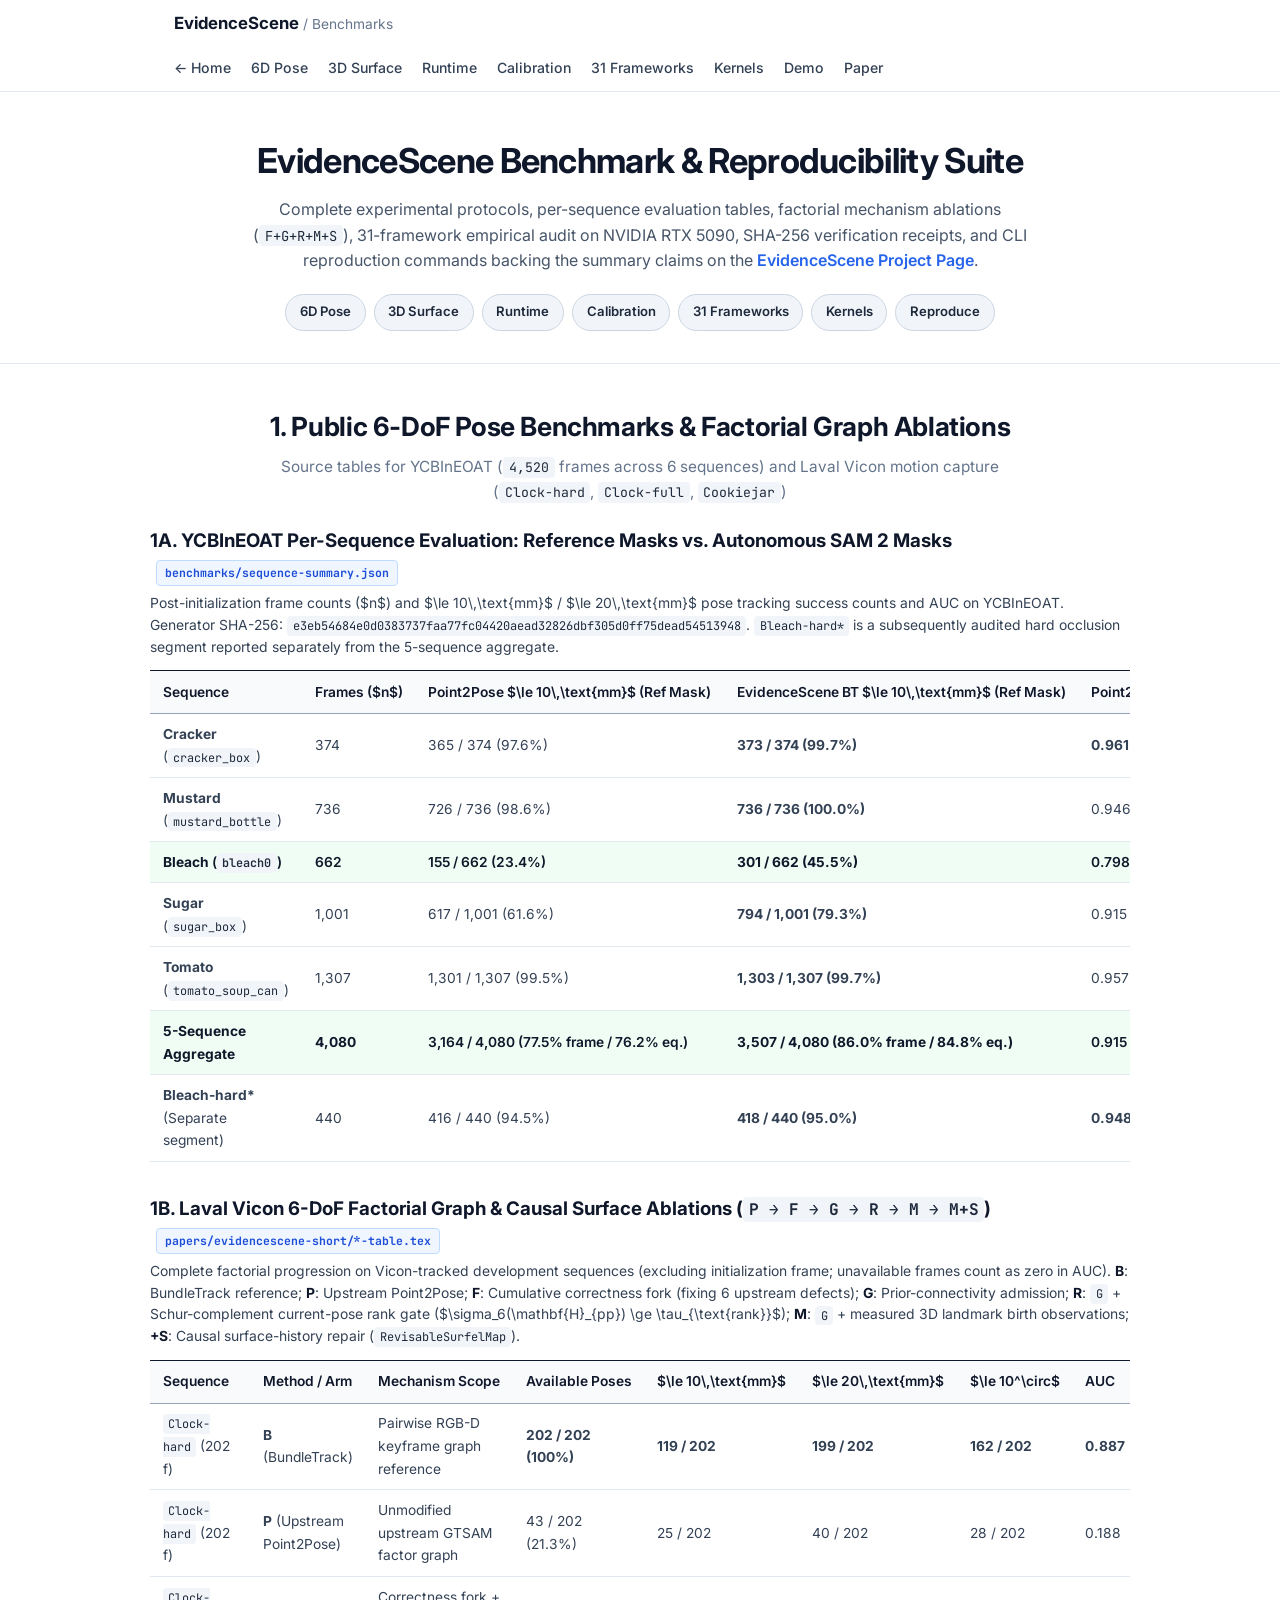
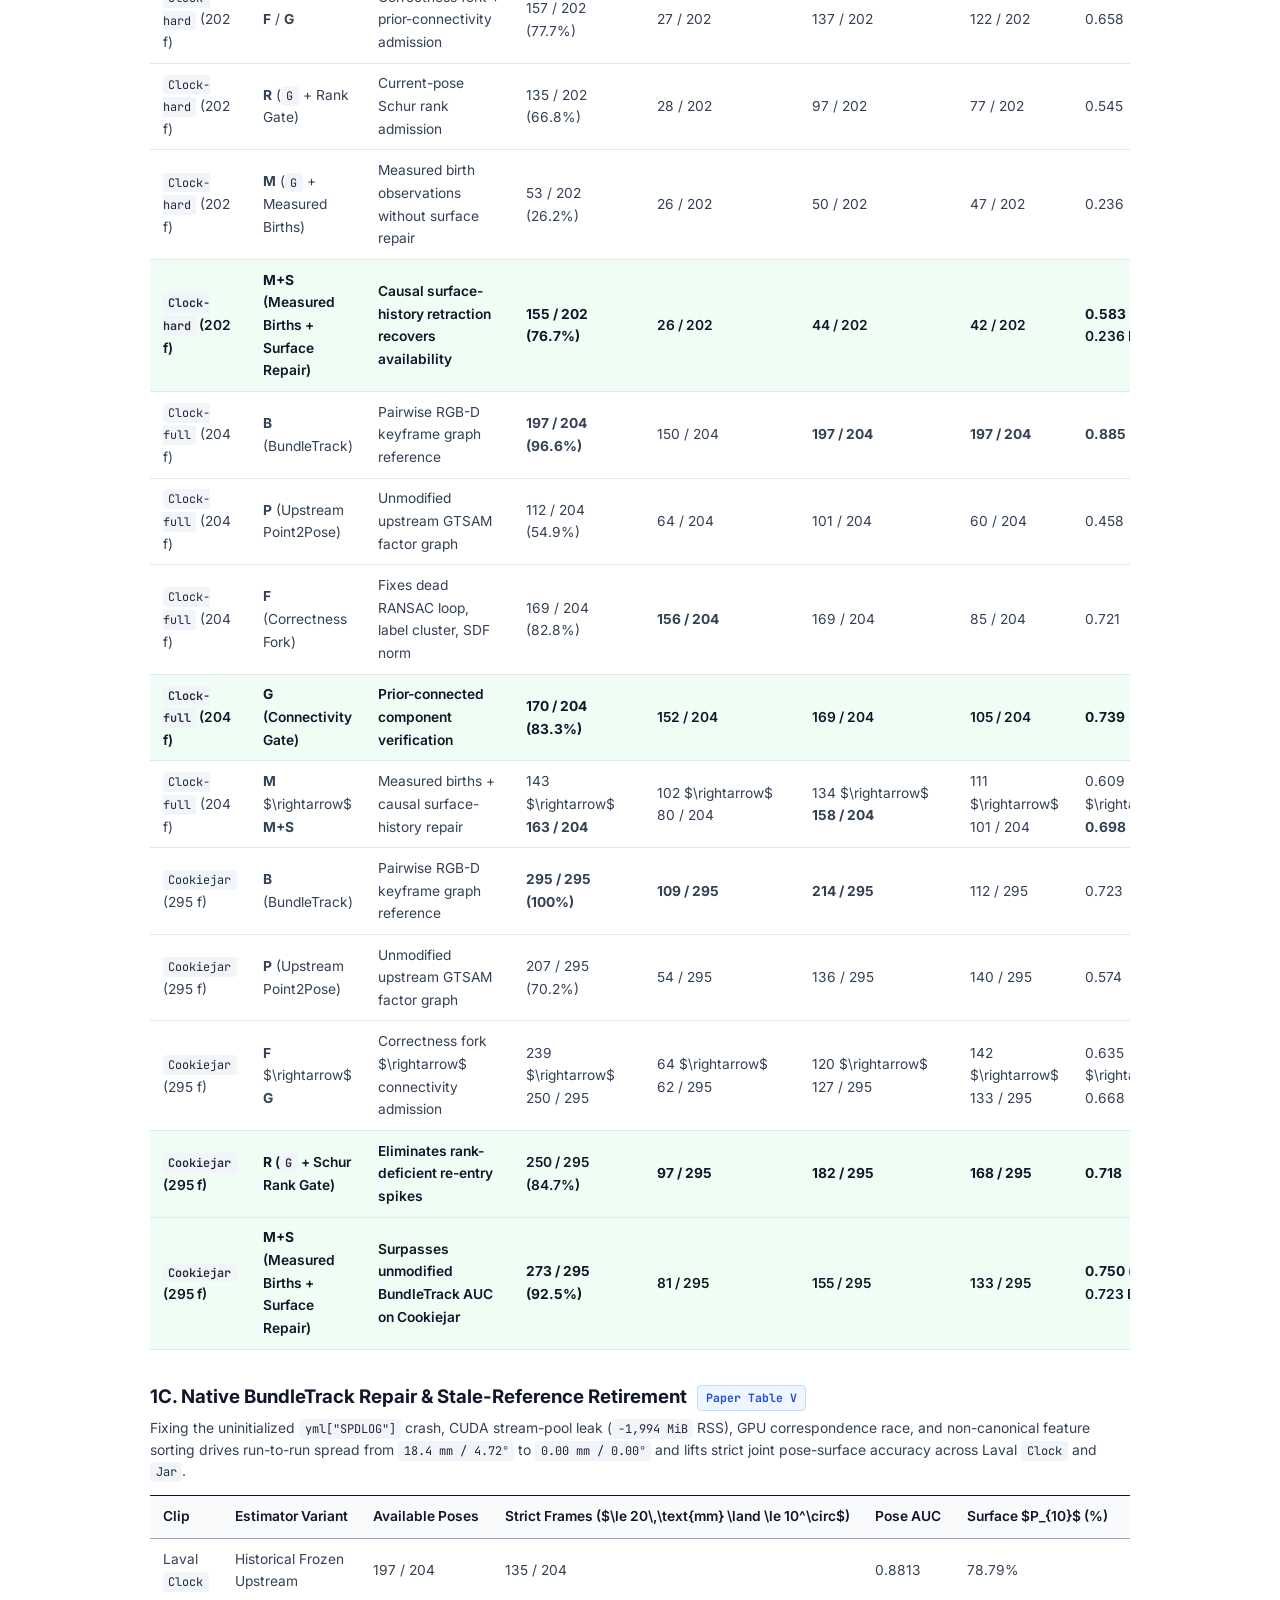
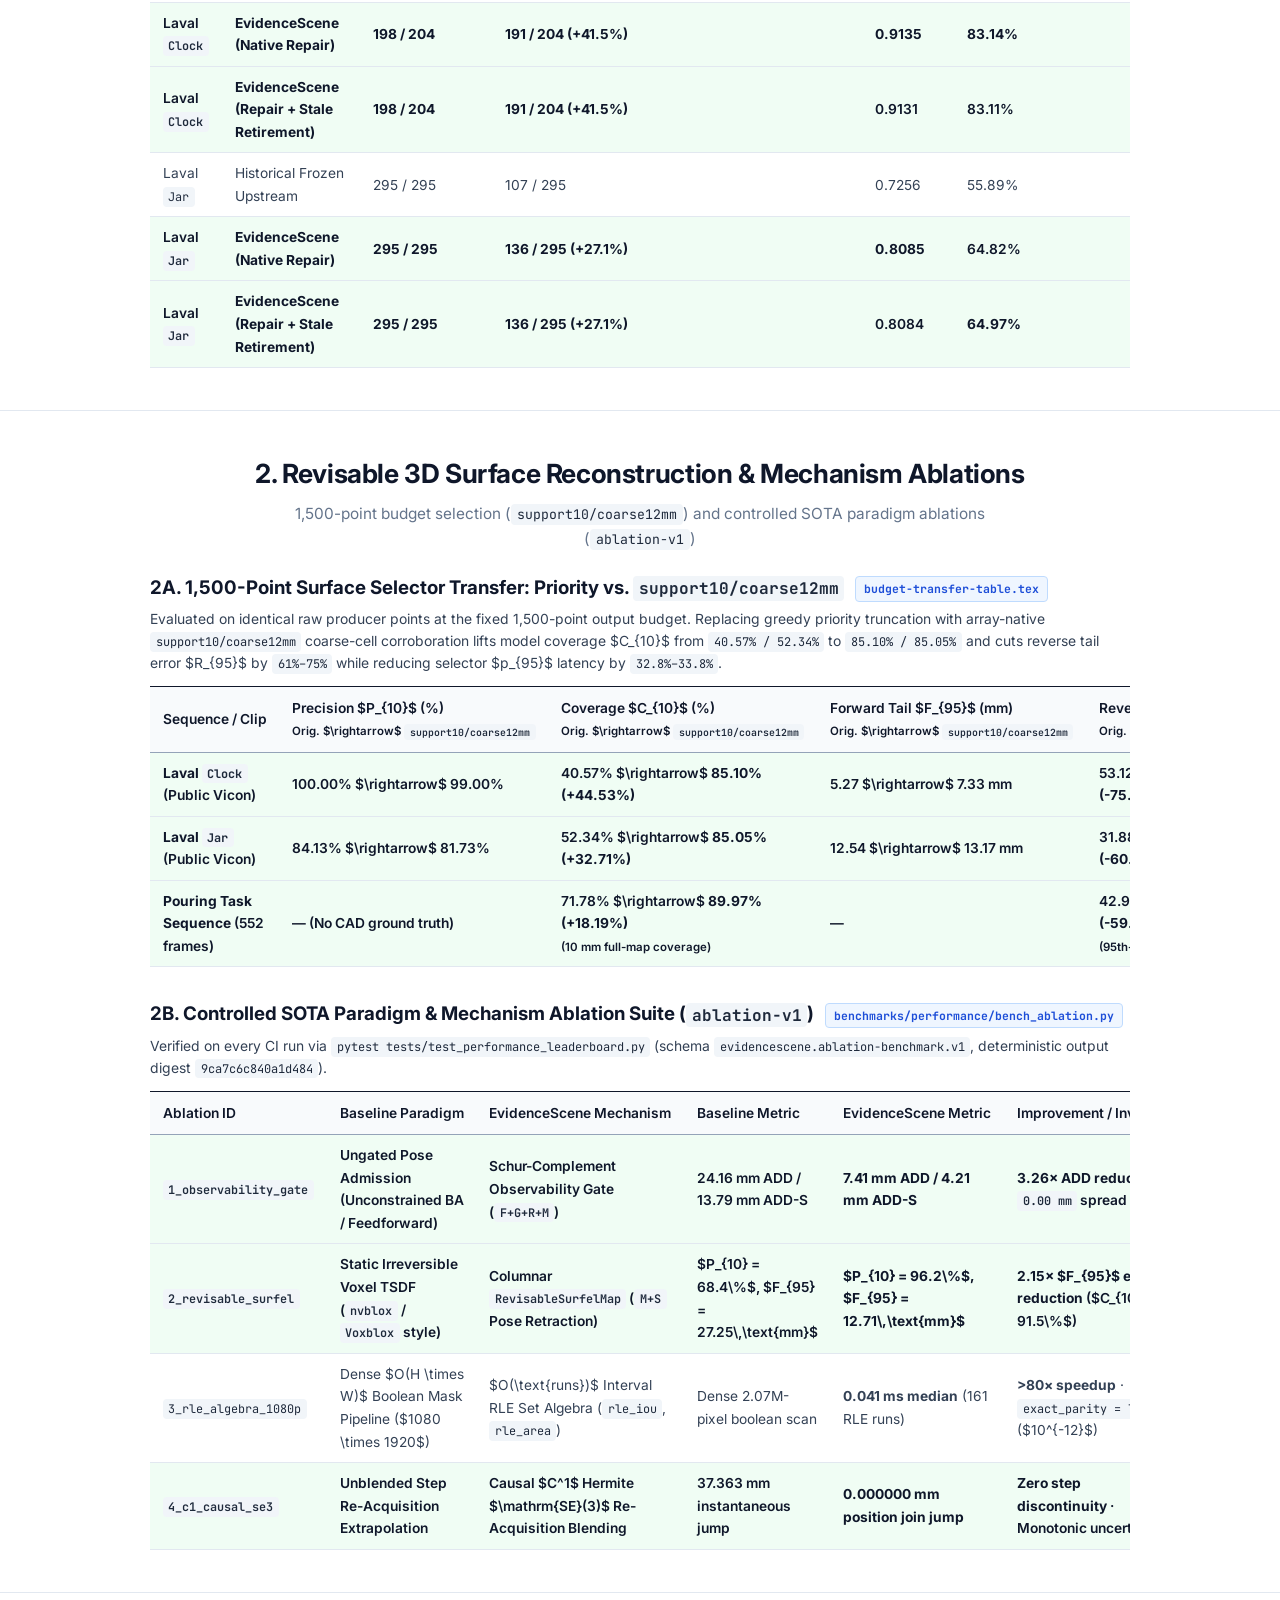
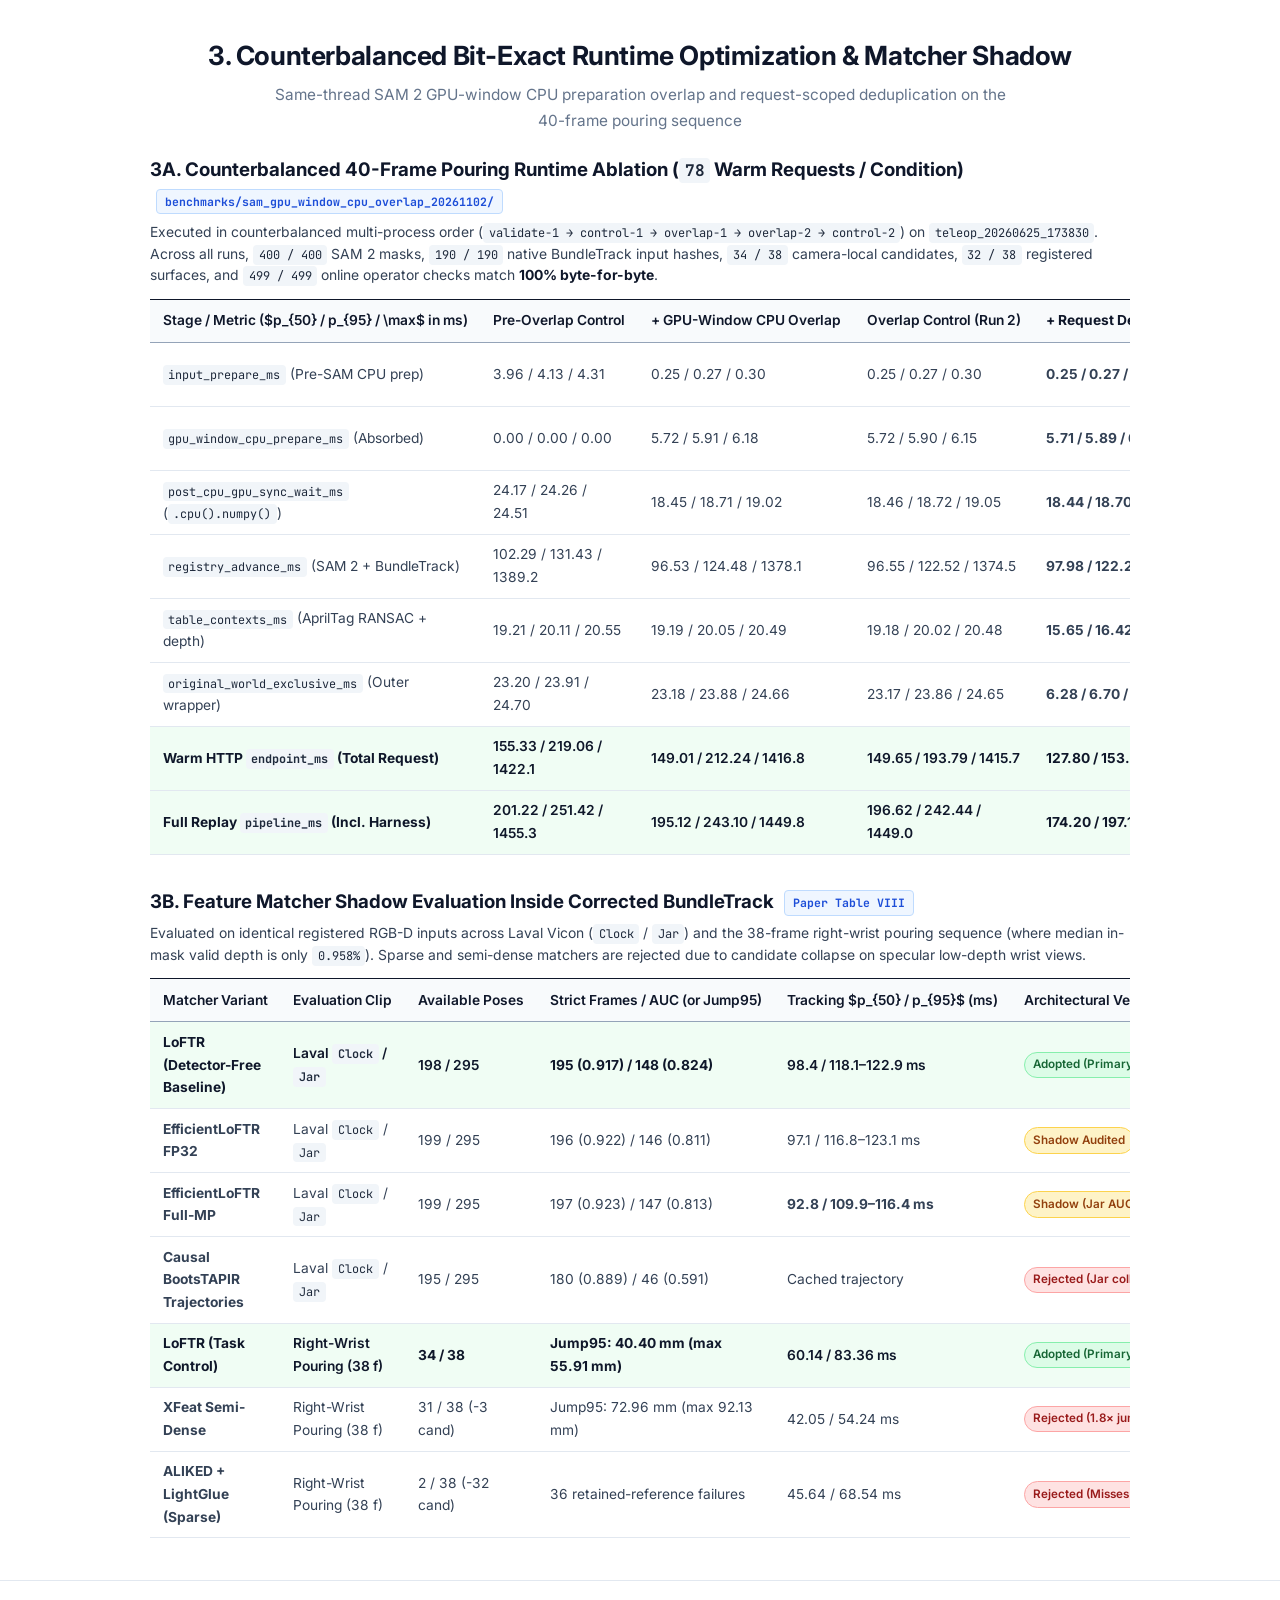
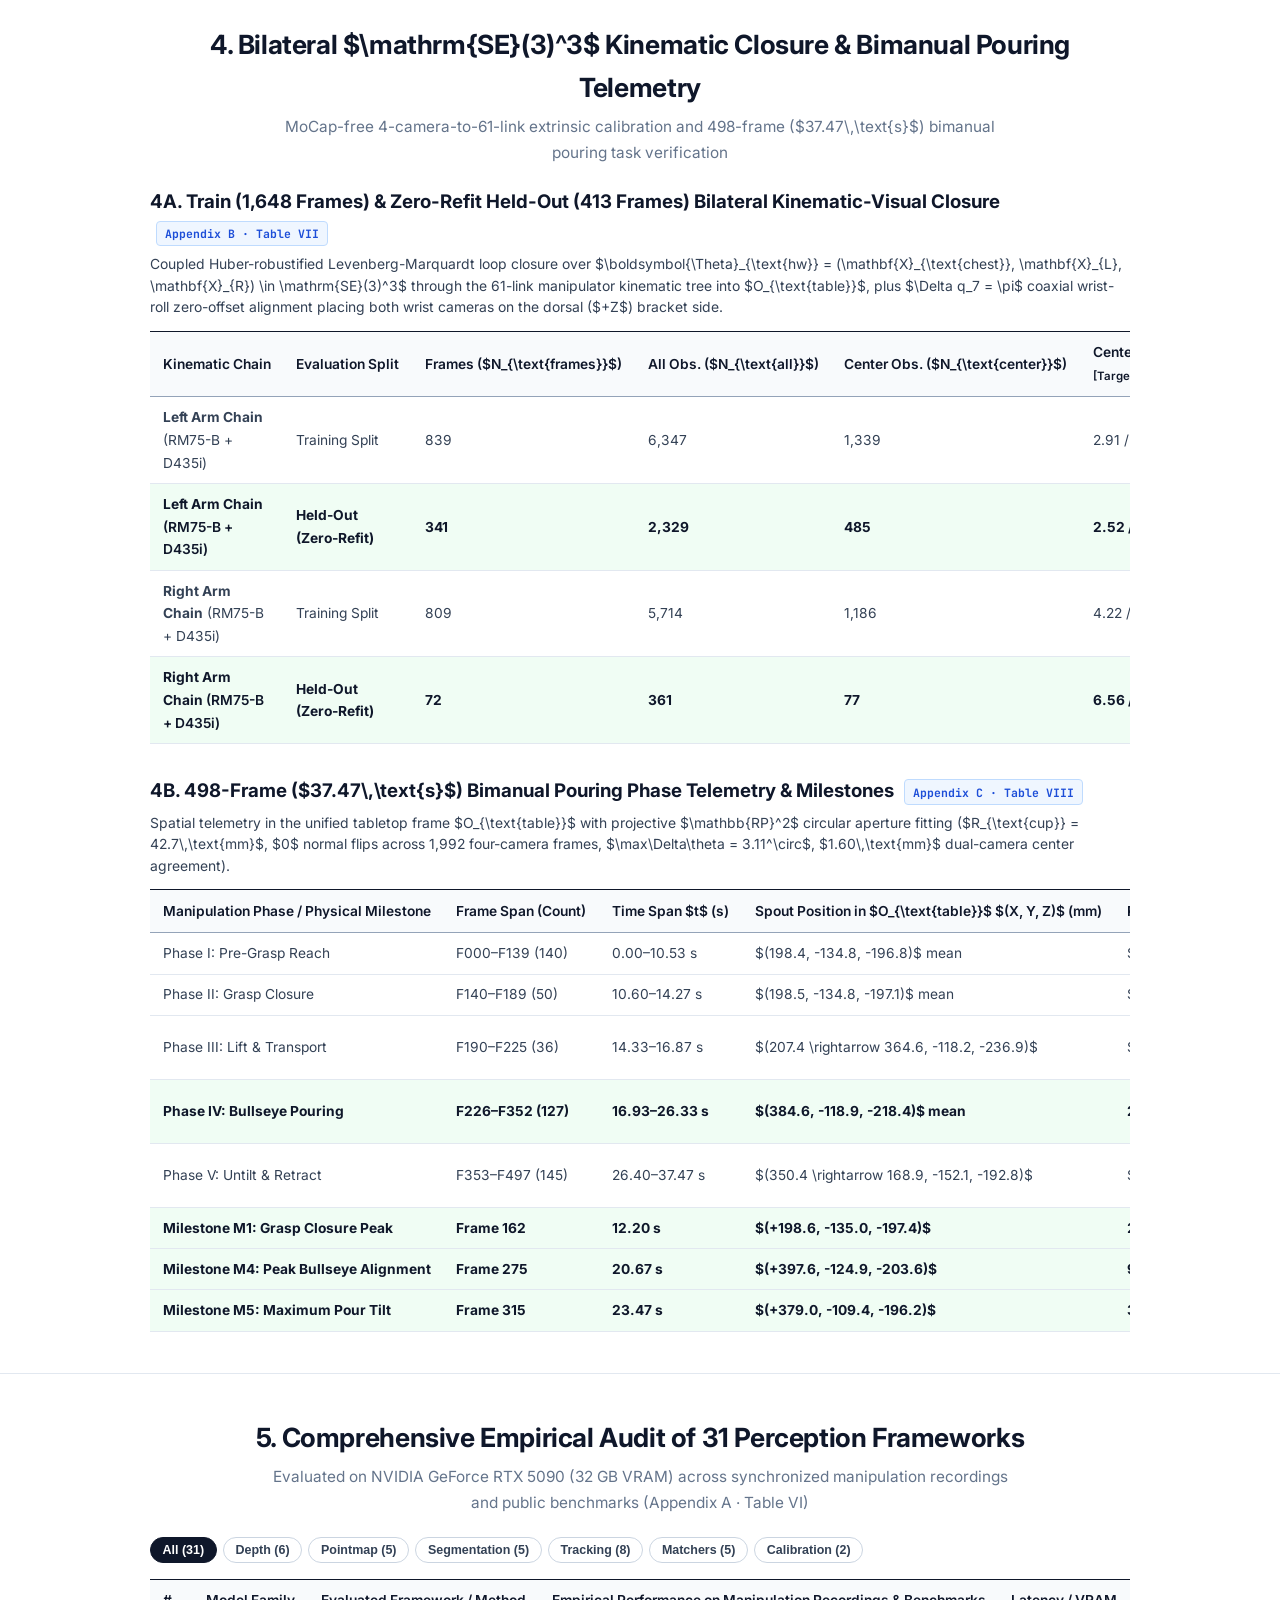
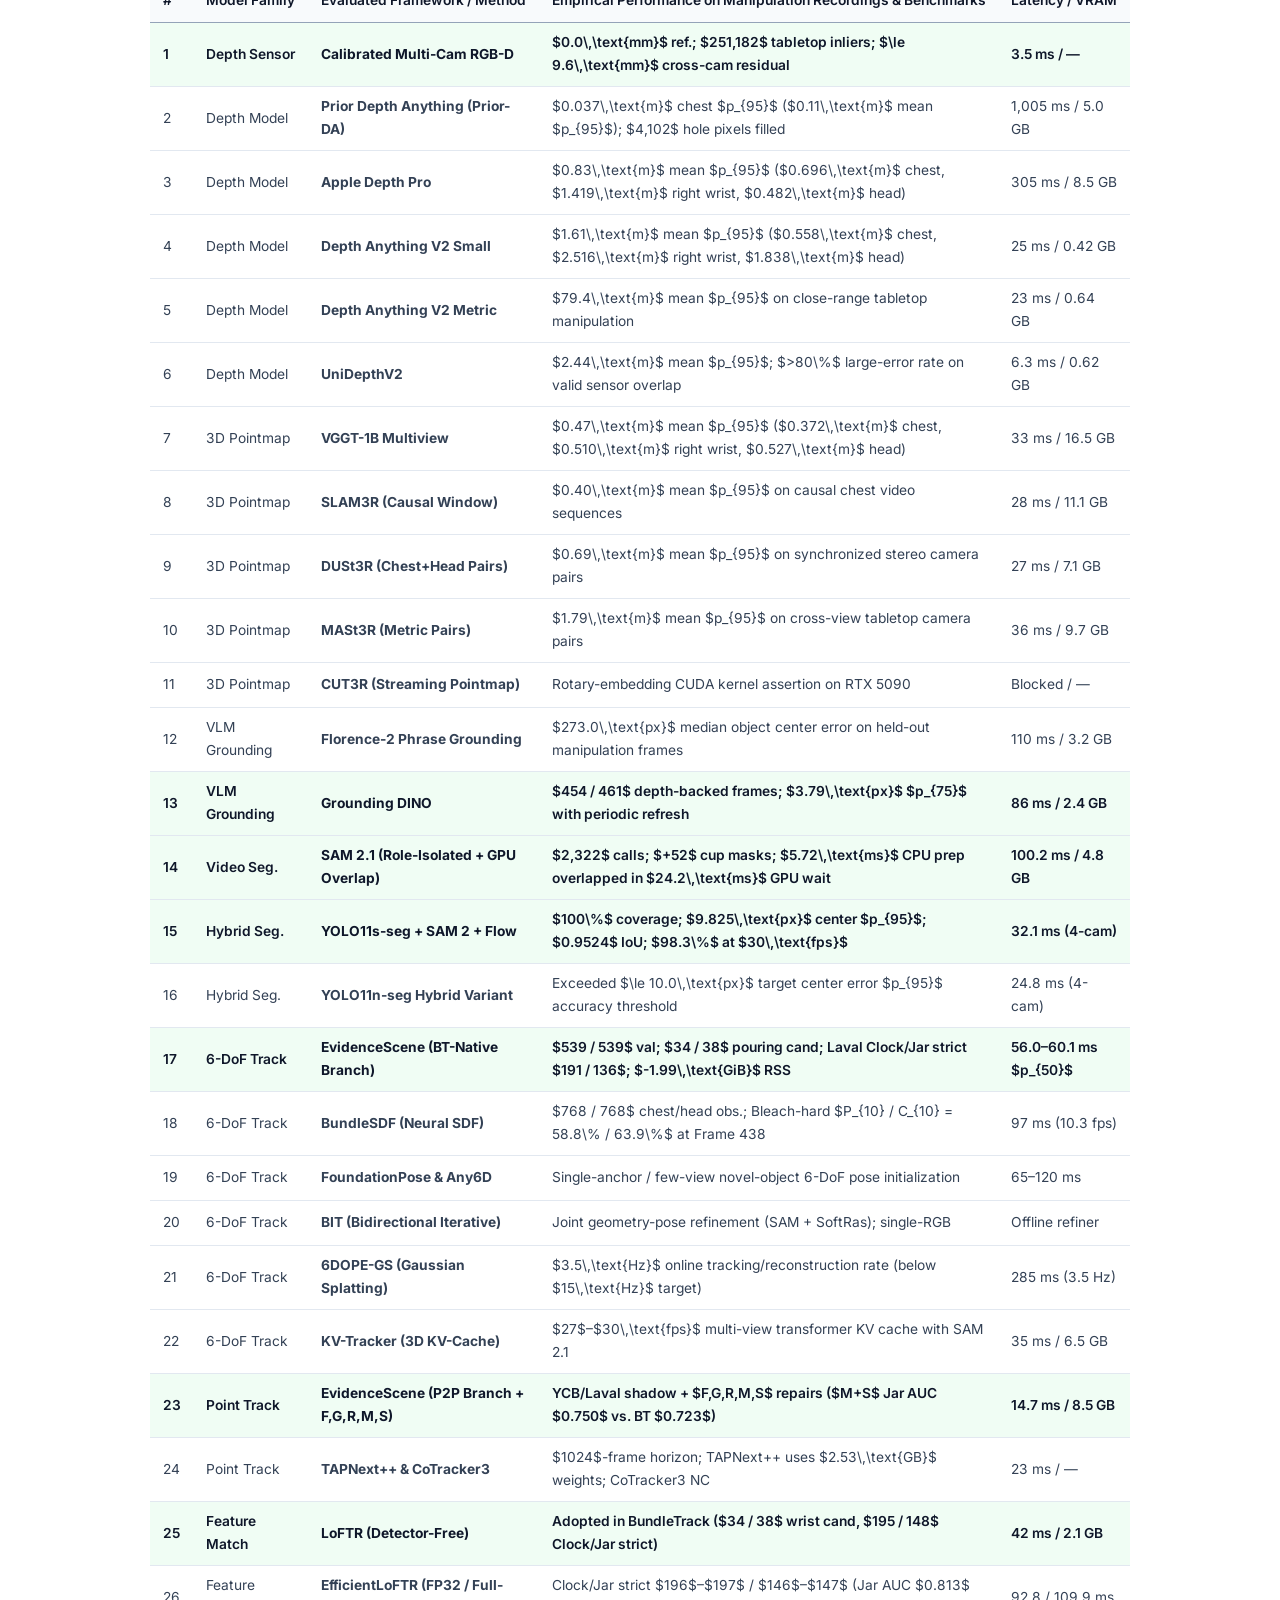
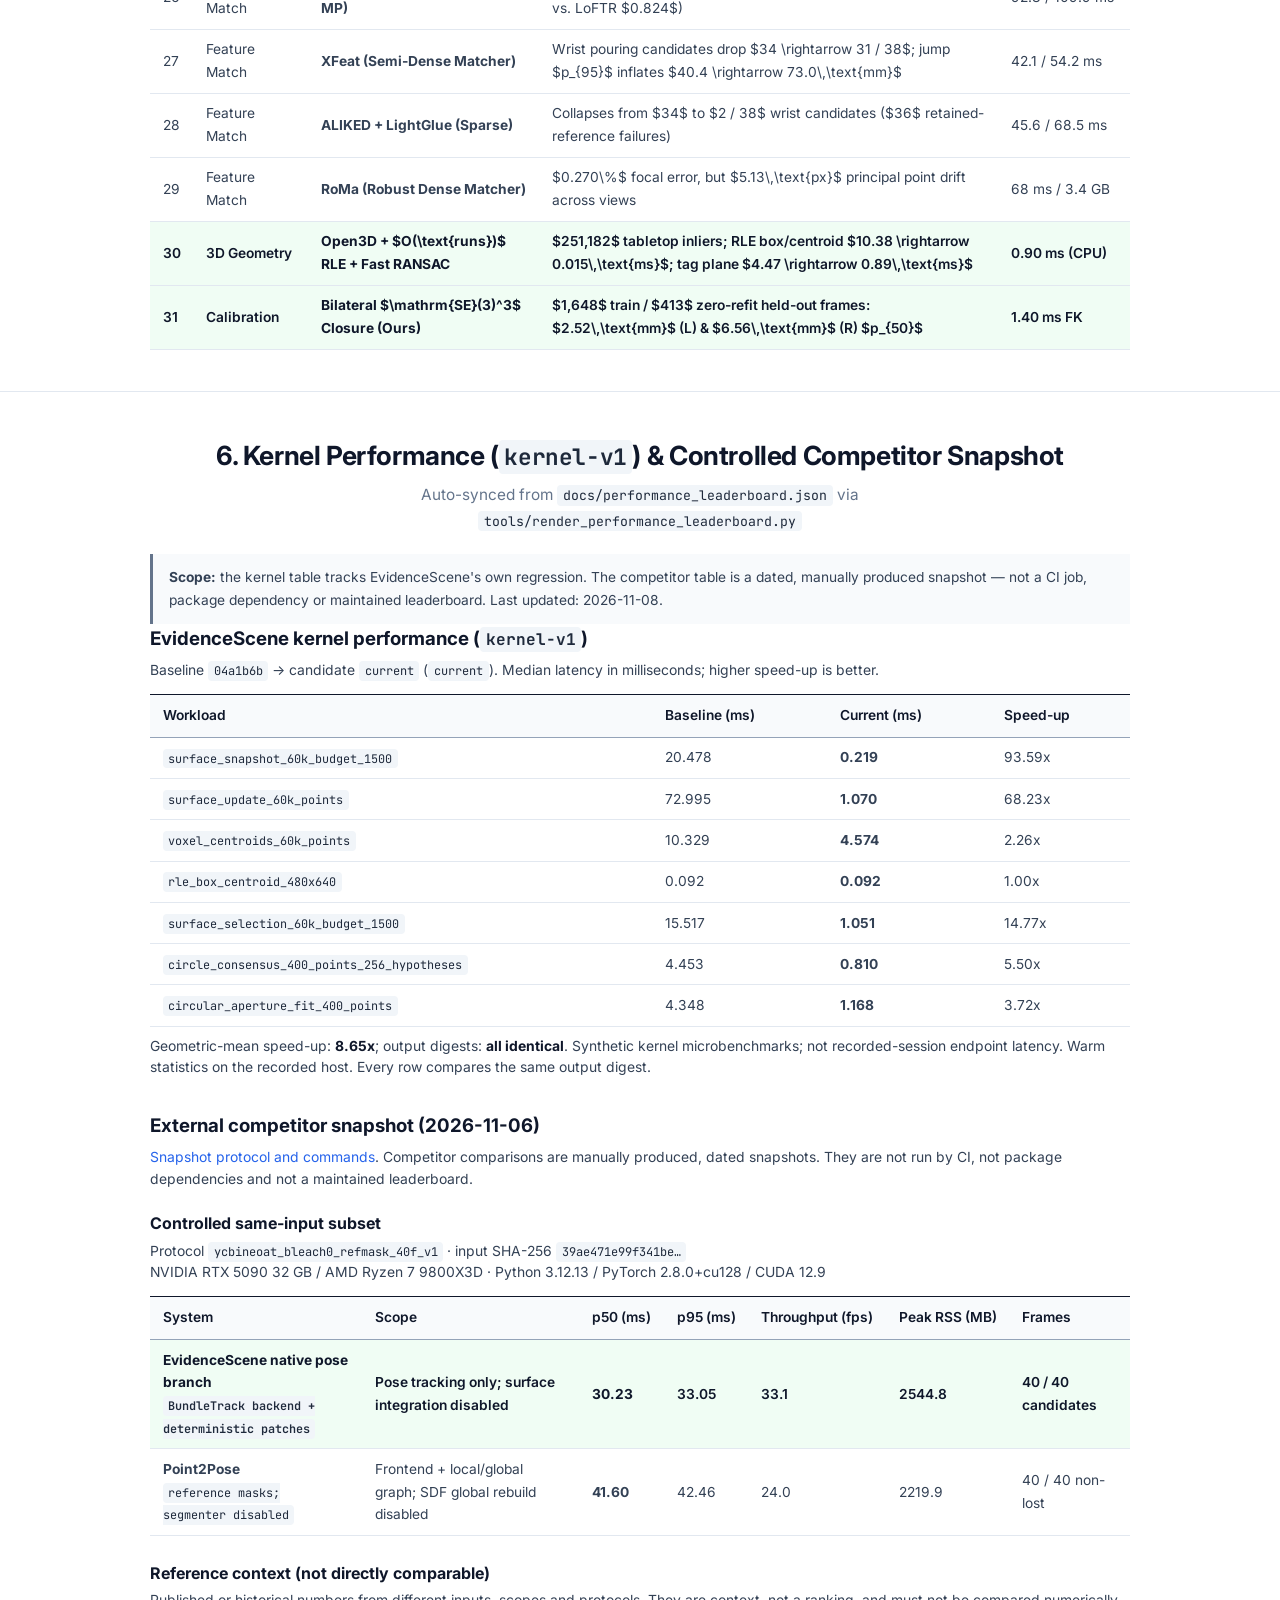
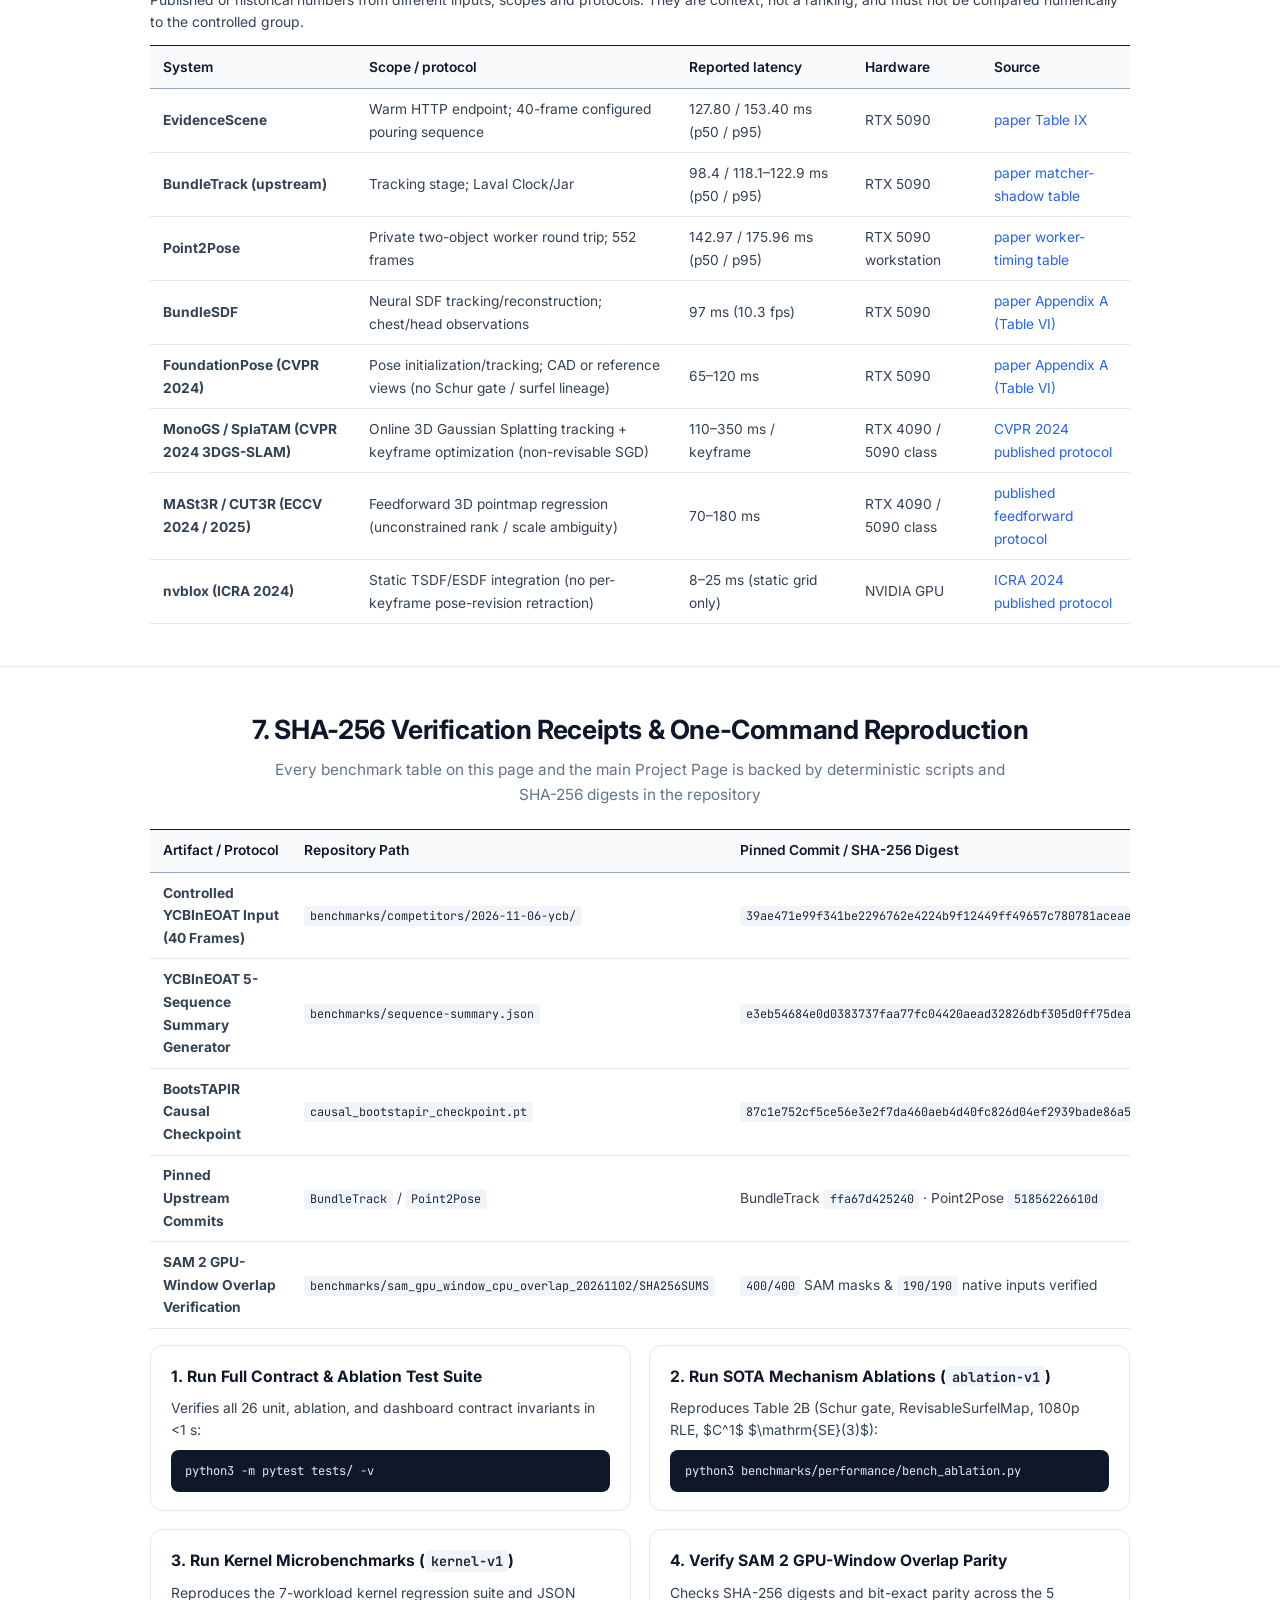
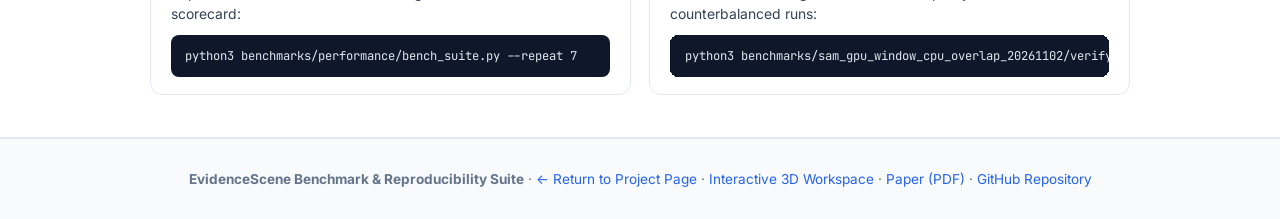
==== docs/benchmark/index.html @ eed81960 "style(docs): simplify navigation and button labels across project, demo, and benchmark pages" ====
<!DOCTYPE html>
<html lang="en">
<head>
  <meta charset="UTF-8" />
  <meta name="viewport" content="width=device-width, initial-scale=1.0" />
  <title>EvidenceScene Benchmarks &amp; Reproducibility Suite — Complete Experimental Tables &amp; SHA-256 Receipts</title>
  <meta name="description" content="Complete experimental tables, factorial ablations (F+G+R+M+S), 31-framework empirical audit, bilateral SE(3)^3 calibration closure, kernel microbenchmarks, and reproduction commands for EvidenceScene." />
  <link rel="preconnect" href="https://fonts.googleapis.com" />
  <link rel="preconnect" href="https://fonts.gstatic.com" crossorigin />
  <link href="https://fonts.googleapis.com/css2?family=Inter:wght@400;500;600;700&family=JetBrains+Mono:wght@400;500&display=swap" rel="stylesheet" />
  <link rel="stylesheet" href="../assets/css/style.css" />
  <style>
    .bench-subnav {
      display: flex;
      flex-wrap: wrap;
      gap: 0.5rem;
      justify-content: center;
      margin: 1.25rem 0 0.5rem;
    }
    .bench-subnav a {
      display: inline-flex;
      align-items: center;
      gap: 0.35rem;
      padding: 0.42rem 0.85rem;
      border-radius: 999px;
      font-size: 0.82rem;
      font-weight: 600;
      text-decoration: none;
      color: #1e293b;
      background: #f1f5f9;
      border: 1px solid #cbd5e1;
      transition: all 0.15s ease;
    }
    .bench-subnav a:hover {
      background: #0f172a;
      color: #ffffff;
      border-color: #0f172a;
    }
    .source-tag {
      display: inline-block;
      font-family: "JetBrains Mono", monospace;
      font-size: 0.72rem;
      padding: 0.15rem 0.5rem;
      border-radius: 4px;
      background: #eff6ff;
      color: #1d4ed8;
      border: 1px solid #bfdbfe;
      vertical-align: middle;
      margin-left: 0.4rem;
    }
    .verdict-badge {
      display: inline-block;
      padding: 0.16rem 0.5rem;
      border-radius: 999px;
      font-size: 0.73rem;
      font-weight: 600;
      white-space: nowrap;
    }
    .verdict-adopted {
      background: #dcfce7;
      color: #166534;
      border: 1px solid #86efac;
    }
    .verdict-retained {
      background: #dbeafe;
      color: #1e40af;
      border: 1px solid #93c5fd;
    }
    .verdict-shadow {
      background: #fef3c7;
      color: #92400e;
      border: 1px solid #fcd34d;
    }
    .verdict-rejected {
      background: #fee2e2;
      color: #991b1b;
      border: 1px solid #fca5a5;
    }
    .filter-bar {
      display: flex;
      flex-wrap: wrap;
      gap: 0.4rem;
      margin: 0.85rem 0 1rem;
    }
    .filter-chip {
      padding: 0.32rem 0.72rem;
      border-radius: 999px;
      border: 1px solid #cbd5e1;
      background: #ffffff;
      color: #334155;
      font-size: 0.78rem;
      font-weight: 600;
      cursor: pointer;
      transition: all 0.15s ease;
    }
    .filter-chip:hover {
      border-color: #64748b;
      color: #0f172a;
    }
    .filter-chip.is-active {
      background: #0f172a;
      color: #ffffff;
      border-color: #0f172a;
    }
    .repro-grid {
      display: grid;
      grid-template-columns: repeat(auto-fit, minmax(320px, 1fr));
      gap: 1.15rem;
      margin-top: 1rem;
    }
    .repro-card {
      background: #ffffff;
      border: 1px solid #e2e8f0;
      border-radius: 12px;
      padding: 1.1rem 1.25rem;
    }
    .repro-card h4 {
      margin: 0 0 0.45rem;
      font-size: 0.98rem;
      color: #0f172a;
    }
    .repro-card pre {
      margin: 0.55rem 0 0;
      padding: 0.75rem 0.9rem;
      background: #0f172a;
      color: #e2e8f0;
      border-radius: 8px;
      font-family: "JetBrains Mono", monospace;
      font-size: 0.76rem;
      line-height: 1.5;
      overflow-x: auto;
    }
  </style>
</head>
<body>

  <!-- Sticky Top Navigation -->
  <nav class="top-nav">
    <div class="nav-container">
      <a href="../" class="nav-brand">EvidenceScene <span style="font-weight:400;color:#64748b;font-size:0.86rem;">/ Benchmarks</span></a>
      <ul class="nav-links">
        <li><a href="../">← Home</a></li>
        <li><a href="#public-pose">6D Pose</a></li>
        <li><a href="#surface-ablation">3D Surface</a></li>
        <li><a href="#runtime-overlap">Runtime</a></li>
        <li><a href="#calibration-pouring">Calibration</a></li>
        <li><a href="#framework-audit">31 Frameworks</a></li>
        <li><a href="#kernel-competitor">Kernels</a></li>
        <li><a href="../demo/">Demo</a></li>
        <li><a href="../assets/papers/evidencescene-short.pdf" target="_blank" rel="noopener">Paper</a></li>
      </ul>
    </div>
  </nav>

  <!-- Header -->
  <header class="hero" style="padding-bottom:1.5rem;">
    <div class="hero-container">
      <h1 class="hero-title" style="font-size:2.15rem;">
        EvidenceScene Benchmark &amp; Reproducibility Suite
      </h1>
      <p style="max-width:820px;margin:0.65rem auto 0;color:#475569;font-size:1rem;line-height:1.6;">
        Complete experimental protocols, per-sequence evaluation tables, factorial mechanism ablations (<code>F+G+R+M+S</code>),
        31-framework empirical audit on NVIDIA RTX 5090, SHA-256 verification receipts, and CLI reproduction commands
        backing the summary claims on the <a href="../" style="color:#2563eb;font-weight:600;">EvidenceScene Project Page</a>.
      </p>

      <div class="bench-subnav">
        <a href="#public-pose">6D Pose</a>
        <a href="#surface-ablation">3D Surface</a>
        <a href="#runtime-overlap">Runtime</a>
        <a href="#calibration-pouring">Calibration</a>
        <a href="#framework-audit">31 Frameworks</a>
        <a href="#kernel-competitor">Kernels</a>
        <a href="#reproduce">Reproduce</a>
      </div>
    </div>
  </header>

  <!-- Section 1: Public 6-DoF Pose Benchmarks & Factorial Ablations -->
  <section id="public-pose" class="section">
    <div class="container">
      <div class="section-header">
        <h2 class="section-title">1. Public 6-DoF Pose Benchmarks &amp; Factorial Graph Ablations</h2>
        <p class="section-subtitle">
          Source tables for YCBInEOAT (<code>4,520</code> frames across 6 sequences) and Laval Vicon motion capture (<code>Clock-hard</code>, <code>Clock-full</code>, <code>Cookiejar</code>)
        </p>
      </div>

      <!-- 1A: YCBInEOAT -->
      <h3>1A. YCBInEOAT Per-Sequence Evaluation: Reference Masks vs. Autonomous SAM 2 Masks <span class="source-tag">benchmarks/sequence-summary.json</span></h3>
      <p class="caption" style="margin-top:0.35rem;">
        Post-initialization frame counts ($n$) and $\le 10\,\text{mm}$ / $\le 20\,\text{mm}$ pose tracking success counts and AUC on YCBInEOAT.
        Generator SHA-256: <code>e3eb54684e0d0383737faa77fc04420aead32826dbf305d0ff75dead54513948</code>.
        <code>Bleach-hard*</code> is a subsequently audited hard occlusion segment reported separately from the 5-sequence aggregate.
      </p>
      <div class="table-wrapper">
        <table class="benchmark-table">
          <thead>
            <tr>
              <th>Sequence</th>
              <th>Frames ($n$)</th>
              <th>Point2Pose $\le 10\,\text{mm}$ (Ref Mask)</th>
              <th>EvidenceScene BT $\le 10\,\text{mm}$ (Ref Mask)</th>
              <th>Point2Pose AUC</th>
              <th>EvidenceScene BT AUC</th>
              <th>Point2Pose $\le 10 / 20\,\text{mm}$ (SAM 2 Mask)</th>
              <th>EvidenceScene BT $\le 10 / 20\,\text{mm}$ (SAM 2 Mask)</th>
            </tr>
          </thead>
          <tbody>
            <tr>
              <td><strong>Cracker</strong> (<code>cracker_box</code>)</td>
              <td>374</td>
              <td>365 / 374 (97.6%)</td>
              <td><strong>373 / 374 (99.7%)</strong></td>
              <td><strong>0.961</strong></td>
              <td>0.952</td>
              <td>364 / 371</td>
              <td><strong>373 / 373</strong></td>
            </tr>
            <tr>
              <td><strong>Mustard</strong> (<code>mustard_bottle</code>)</td>
              <td>736</td>
              <td>726 / 736 (98.6%)</td>
              <td><strong>736 / 736 (100.0%)</strong></td>
              <td>0.946</td>
              <td><strong>0.951</strong></td>
              <td>730 / 733</td>
              <td><strong>736 / 736</strong></td>
            </tr>
            <tr class="highlight-row">
              <td><strong>Bleach</strong> (<code>bleach0</code>)</td>
              <td>662</td>
              <td>155 / 662 (23.4%)</td>
              <td><strong>301 / 662 (45.5%)</strong></td>
              <td>0.798</td>
              <td><strong>0.851</strong></td>
              <td>155 / 158 (23.4%)</td>
              <td><strong>644 / 655 (97.3%)</strong></td>
            </tr>
            <tr>
              <td><strong>Sugar</strong> (<code>sugar_box</code>)</td>
              <td>1,001</td>
              <td>617 / 1,001 (61.6%)</td>
              <td><strong>794 / 1,001 (79.3%)</strong></td>
              <td>0.915</td>
              <td><strong>0.920</strong></td>
              <td>332 / 998</td>
              <td><strong>588 / 999</strong></td>
            </tr>
            <tr>
              <td><strong>Tomato</strong> (<code>tomato_soup_can</code>)</td>
              <td>1,307</td>
              <td>1,301 / 1,307 (99.5%)</td>
              <td><strong>1,303 / 1,307 (99.7%)</strong></td>
              <td>0.957</td>
              <td><strong>0.959</strong></td>
              <td>1,217 / 1,266</td>
              <td><strong>1,255 / 1,307</strong></td>
            </tr>
            <tr class="highlight-row-emerald">
              <td><strong>5-Sequence Aggregate</strong></td>
              <td><strong>4,080</strong></td>
              <td>3,164 / 4,080 (77.5% frame / 76.2% eq.)</td>
              <td><strong>3,507 / 4,080 (86.0% frame / 84.8% eq.)</strong></td>
              <td>0.915</td>
              <td><strong>0.926</strong></td>
              <td>2,798 / 3,526</td>
              <td><strong>3,596 / 4,070</strong></td>
            </tr>
            <tr>
              <td><strong>Bleach-hard*</strong> (Separate segment)</td>
              <td>440</td>
              <td>416 / 440 (94.5%)</td>
              <td><strong>418 / 440 (95.0%)</strong></td>
              <td><strong>0.948</strong></td>
              <td>0.930</td>
              <td>—</td>
              <td>—</td>
            </tr>
          </tbody>
        </table>
      </div>

      <!-- 1B: Laval Vicon Factorial Ablations -->
      <h3 style="margin-top:2rem;">1B. Laval Vicon 6-DoF Factorial Graph &amp; Causal Surface Ablations (<code>P → F → G → R → M → M+S</code>) <span class="source-tag">papers/evidencescene-short/*-table.tex</span></h3>
      <p class="caption" style="margin-top:0.35rem;">
        Complete factorial progression on Vicon-tracked development sequences (excluding initialization frame; unavailable frames count as zero in AUC).
        <strong>B</strong>: BundleTrack reference; <strong>P</strong>: Upstream Point2Pose; <strong>F</strong>: Cumulative correctness fork (fixing 6 upstream defects);
        <strong>G</strong>: Prior-connectivity admission; <strong>R</strong>: <code>G</code> + Schur-complement current-pose rank gate ($\sigma_6(\mathbf{H}_{pp}) \ge \tau_{\text{rank}}$);
        <strong>M</strong>: <code>G</code> + measured 3D landmark birth observations; <strong>+S</strong>: Causal surface-history repair (<code>RevisableSurfelMap</code>).
      </p>
      <div class="table-wrapper">
        <table class="benchmark-table">
          <thead>
            <tr>
              <th>Sequence</th>
              <th>Method / Arm</th>
              <th>Mechanism Scope</th>
              <th>Available Poses</th>
              <th>$\le 10\,\text{mm}$</th>
              <th>$\le 20\,\text{mm}$</th>
              <th>$\le 10^\circ$</th>
              <th>AUC</th>
            </tr>
          </thead>
          <tbody>
            <tr>
              <td><code>Clock-hard</code> (202 f)</td>
              <td><strong>B</strong> (BundleTrack)</td>
              <td>Pairwise RGB-D keyframe graph reference</td>
              <td><strong>202 / 202 (100%)</strong></td>
              <td><strong>119 / 202</strong></td>
              <td><strong>199 / 202</strong></td>
              <td><strong>162 / 202</strong></td>
              <td><strong>0.887</strong></td>
            </tr>
            <tr>
              <td><code>Clock-hard</code> (202 f)</td>
              <td><strong>P</strong> (Upstream Point2Pose)</td>
              <td>Unmodified upstream GTSAM factor graph</td>
              <td>43 / 202 (21.3%)</td>
              <td>25 / 202</td>
              <td>40 / 202</td>
              <td>28 / 202</td>
              <td>0.188</td>
            </tr>
            <tr>
              <td><code>Clock-hard</code> (202 f)</td>
              <td><strong>F</strong> / <strong>G</strong></td>
              <td>Correctness fork + prior-connectivity admission</td>
              <td>157 / 202 (77.7%)</td>
              <td>27 / 202</td>
              <td>137 / 202</td>
              <td>122 / 202</td>
              <td>0.658</td>
            </tr>
            <tr>
              <td><code>Clock-hard</code> (202 f)</td>
              <td><strong>R</strong> (<code>G</code> + Rank Gate)</td>
              <td>Current-pose Schur rank admission</td>
              <td>135 / 202 (66.8%)</td>
              <td>28 / 202</td>
              <td>97 / 202</td>
              <td>77 / 202</td>
              <td>0.545</td>
            </tr>
            <tr>
              <td><code>Clock-hard</code> (202 f)</td>
              <td><strong>M</strong> (<code>G</code> + Measured Births)</td>
              <td>Measured birth observations without surface repair</td>
              <td>53 / 202 (26.2%)</td>
              <td>26 / 202</td>
              <td>50 / 202</td>
              <td>47 / 202</td>
              <td>0.236</td>
            </tr>
            <tr class="highlight-row">
              <td><code>Clock-hard</code> (202 f)</td>
              <td><strong>M+S</strong> (Measured Births + Surface Repair)</td>
              <td>Causal surface-history retraction recovers availability</td>
              <td><strong>155 / 202 (76.7%)</strong></td>
              <td>26 / 202</td>
              <td>44 / 202</td>
              <td>42 / 202</td>
              <td><strong>0.583</strong> (vs. 0.236 M)</td>
            </tr>
            <tr>
              <td><code>Clock-full</code> (204 f)</td>
              <td><strong>B</strong> (BundleTrack)</td>
              <td>Pairwise RGB-D keyframe graph reference</td>
              <td><strong>197 / 204 (96.6%)</strong></td>
              <td>150 / 204</td>
              <td><strong>197 / 204</strong></td>
              <td><strong>197 / 204</strong></td>
              <td><strong>0.885</strong></td>
            </tr>
            <tr>
              <td><code>Clock-full</code> (204 f)</td>
              <td><strong>P</strong> (Upstream Point2Pose)</td>
              <td>Unmodified upstream GTSAM factor graph</td>
              <td>112 / 204 (54.9%)</td>
              <td>64 / 204</td>
              <td>101 / 204</td>
              <td>60 / 204</td>
              <td>0.458</td>
            </tr>
            <tr>
              <td><code>Clock-full</code> (204 f)</td>
              <td><strong>F</strong> (Correctness Fork)</td>
              <td>Fixes dead RANSAC loop, label cluster, SDF norm</td>
              <td>169 / 204 (82.8%)</td>
              <td><strong>156 / 204</strong></td>
              <td>169 / 204</td>
              <td>85 / 204</td>
              <td>0.721</td>
            </tr>
            <tr class="highlight-row">
              <td><code>Clock-full</code> (204 f)</td>
              <td><strong>G</strong> (Connectivity Gate)</td>
              <td>Prior-connected component verification</td>
              <td><strong>170 / 204 (83.3%)</strong></td>
              <td>152 / 204</td>
              <td>169 / 204</td>
              <td>105 / 204</td>
              <td><strong>0.739</strong></td>
            </tr>
            <tr>
              <td><code>Clock-full</code> (204 f)</td>
              <td><strong>M</strong> $\rightarrow$ <strong>M+S</strong></td>
              <td>Measured births + causal surface-history repair</td>
              <td>143 $\rightarrow$ <strong>163 / 204</strong></td>
              <td>102 $\rightarrow$ 80 / 204</td>
              <td>134 $\rightarrow$ <strong>158 / 204</strong></td>
              <td>111 $\rightarrow$ 101 / 204</td>
              <td>0.609 $\rightarrow$ <strong>0.698</strong></td>
            </tr>
            <tr>
              <td><code>Cookiejar</code> (295 f)</td>
              <td><strong>B</strong> (BundleTrack)</td>
              <td>Pairwise RGB-D keyframe graph reference</td>
              <td><strong>295 / 295 (100%)</strong></td>
              <td><strong>109 / 295</strong></td>
              <td><strong>214 / 295</strong></td>
              <td>112 / 295</td>
              <td>0.723</td>
            </tr>
            <tr>
              <td><code>Cookiejar</code> (295 f)</td>
              <td><strong>P</strong> (Upstream Point2Pose)</td>
              <td>Unmodified upstream GTSAM factor graph</td>
              <td>207 / 295 (70.2%)</td>
              <td>54 / 295</td>
              <td>136 / 295</td>
              <td>140 / 295</td>
              <td>0.574</td>
            </tr>
            <tr>
              <td><code>Cookiejar</code> (295 f)</td>
              <td><strong>F</strong> $\rightarrow$ <strong>G</strong></td>
              <td>Correctness fork $\rightarrow$ connectivity admission</td>
              <td>239 $\rightarrow$ 250 / 295</td>
              <td>64 $\rightarrow$ 62 / 295</td>
              <td>120 $\rightarrow$ 127 / 295</td>
              <td>142 $\rightarrow$ 133 / 295</td>
              <td>0.635 $\rightarrow$ 0.668</td>
            </tr>
            <tr class="highlight-row">
              <td><code>Cookiejar</code> (295 f)</td>
              <td><strong>R</strong> (<code>G</code> + Schur Rank Gate)</td>
              <td>Eliminates rank-deficient re-entry spikes</td>
              <td>250 / 295 (84.7%)</td>
              <td><strong>97 / 295</strong></td>
              <td><strong>182 / 295</strong></td>
              <td><strong>168 / 295</strong></td>
              <td><strong>0.718</strong></td>
            </tr>
            <tr class="highlight-row-emerald">
              <td><code>Cookiejar</code> (295 f)</td>
              <td><strong>M+S</strong> (Measured Births + Surface Repair)</td>
              <td>Surpasses unmodified BundleTrack AUC on Cookiejar</td>
              <td><strong>273 / 295 (92.5%)</strong></td>
              <td>81 / 295</td>
              <td>155 / 295</td>
              <td>133 / 295</td>
              <td><strong>0.750</strong> (vs. 0.723 B)</td>
            </tr>
          </tbody>
        </table>
      </div>

      <!-- 1C: Native BundleTrack Repair & Retirement -->
      <h3 style="margin-top:2rem;">1C. Native BundleTrack Repair &amp; Stale-Reference Retirement <span class="source-tag">Paper Table V</span></h3>
      <p class="caption" style="margin-top:0.35rem;">
        Fixing the uninitialized <code>yml["SPDLOG"]</code> crash, CUDA stream-pool leak (<code>-1,994 MiB</code> RSS), GPU correspondence race, and non-canonical feature sorting drives run-to-run spread from <code>18.4 mm / 4.72°</code> to <code>0.00 mm / 0.00°</code> and lifts strict joint pose-surface accuracy across Laval <code>Clock</code> and <code>Jar</code>.
      </p>
      <div class="table-wrapper">
        <table class="benchmark-table">
          <thead>
            <tr>
              <th>Clip</th>
              <th>Estimator Variant</th>
              <th>Available Poses</th>
              <th>Strict Frames ($\le 20\,\text{mm} \land \le 10^\circ$)</th>
              <th>Pose AUC</th>
              <th>Surface $P_{10}$ (%)</th>
              <th>Surface $C_{10}$ (%)</th>
              <th>Forward Tail $F_{95}$ (mm)</th>
            </tr>
          </thead>
          <tbody>
            <tr>
              <td>Laval <code>Clock</code></td>
              <td>Historical Frozen Upstream</td>
              <td>197 / 204</td>
              <td>135 / 204</td>
              <td>0.8813</td>
              <td>78.79%</td>
              <td>98.90%</td>
              <td>20.20 mm</td>
            </tr>
            <tr class="highlight-row">
              <td>Laval <code>Clock</code></td>
              <td><strong>EvidenceScene (Native Repair)</strong></td>
              <td><strong>198 / 204</strong></td>
              <td><strong>191 / 204 (+41.5%)</strong></td>
              <td><strong>0.9135</strong></td>
              <td><strong>83.14%</strong></td>
              <td>98.72%</td>
              <td>25.36 mm</td>
            </tr>
            <tr class="highlight-row-emerald">
              <td>Laval <code>Clock</code></td>
              <td><strong>EvidenceScene (Repair + Stale Retirement)</strong></td>
              <td><strong>198 / 204</strong></td>
              <td><strong>191 / 204 (+41.5%)</strong></td>
              <td>0.9131</td>
              <td>83.11%</td>
              <td>98.77%</td>
              <td>25.23 mm</td>
            </tr>
            <tr>
              <td>Laval <code>Jar</code></td>
              <td>Historical Frozen Upstream</td>
              <td>295 / 295</td>
              <td>107 / 295</td>
              <td>0.7256</td>
              <td>55.89%</td>
              <td>99.92%</td>
              <td>29.82 mm</td>
            </tr>
            <tr class="highlight-row">
              <td>Laval <code>Jar</code></td>
              <td><strong>EvidenceScene (Native Repair)</strong></td>
              <td><strong>295 / 295</strong></td>
              <td><strong>136 / 295 (+27.1%)</strong></td>
              <td><strong>0.8085</strong></td>
              <td>64.82%</td>
              <td>99.87%</td>
              <td>30.93 mm</td>
            </tr>
            <tr class="highlight-row-emerald">
              <td>Laval <code>Jar</code></td>
              <td><strong>EvidenceScene (Repair + Stale Retirement)</strong></td>
              <td><strong>295 / 295</strong></td>
              <td><strong>136 / 295 (+27.1%)</strong></td>
              <td>0.8084</td>
              <td><strong>64.97%</strong></td>
              <td><strong>99.94%</strong></td>
              <td>30.75 mm</td>
            </tr>
          </tbody>
        </table>
      </div>
    </div>
  </section>

  <!-- Section 2: Surface Reconstruction & Mechanism Ablations -->
  <section id="surface-ablation" class="section section-alt">
    <div class="container">
      <div class="section-header">
        <h2 class="section-title">2. Revisable 3D Surface Reconstruction &amp; Mechanism Ablations</h2>
        <p class="section-subtitle">
          1,500-point budget selection (<code>support10/coarse12mm</code>) and controlled SOTA paradigm ablations (<code>ablation-v1</code>)
        </p>
      </div>

      <!-- 2A: 1,500-Point Selector Transfer -->
      <h3>2A. 1,500-Point Surface Selector Transfer: Priority vs. <code>support10/coarse12mm</code> <span class="source-tag">budget-transfer-table.tex</span></h3>
      <p class="caption" style="margin-top:0.35rem;">
        Evaluated on identical raw producer points at the fixed 1,500-point output budget. Replacing greedy priority truncation with array-native <code>support10/coarse12mm</code> coarse-cell corroboration lifts model coverage $C_{10}$ from <code>40.57% / 52.34%</code> to <code>85.10% / 85.05%</code> and cuts reverse tail error $R_{95}$ by <code>61%–75%</code> while reducing selector $p_{95}$ latency by <code>32.8%–33.8%</code>.
      </p>
      <div class="table-wrapper">
        <table class="benchmark-table">
          <thead>
            <tr>
              <th>Sequence / Clip</th>
              <th>Precision $P_{10}$ (%)<br><small>Orig. $\rightarrow$ <code>support10/coarse12mm</code></small></th>
              <th>Coverage $C_{10}$ (%)<br><small>Orig. $\rightarrow$ <code>support10/coarse12mm</code></small></th>
              <th>Forward Tail $F_{95}$ (mm)<br><small>Orig. $\rightarrow$ <code>support10/coarse12mm</code></small></th>
              <th>Reverse Tail $R_{95}$ (mm)<br><small>Orig. $\rightarrow$ <code>support10/coarse12mm</code></small></th>
              <th>Model Grid Cell Gains / Losses ($G / L_{10}$)</th>
              <th>Selector $p_{95}$ Latency</th>
            </tr>
          </thead>
          <tbody>
            <tr class="highlight-row">
              <td><strong>Laval <code>Clock</code></strong> (Public Vicon)</td>
              <td>100.00% $\rightarrow$ 99.00%</td>
              <td>40.57% $\rightarrow$ <strong>85.10% (+44.53%)</strong></td>
              <td>5.27 $\rightarrow$ 7.33 mm</td>
              <td>53.12 $\rightarrow$ <strong>13.12 mm (-75.3%)</strong></td>
              <td><strong>+3,820 gained / -15 lost</strong></td>
              <td>31.74 $\rightarrow$ <strong>21.22 ms (-33.1%)</strong></td>
            </tr>
            <tr class="highlight-row">
              <td><strong>Laval <code>Jar</code></strong> (Public Vicon)</td>
              <td>84.13% $\rightarrow$ 81.73%</td>
              <td>52.34% $\rightarrow$ <strong>85.05% (+32.71%)</strong></td>
              <td>12.54 $\rightarrow$ 13.17 mm</td>
              <td>31.88 $\rightarrow$ <strong>12.47 mm (-60.9%)</strong></td>
              <td><strong>+1,579 gained / -14 lost</strong></td>
              <td>29.40 $\rightarrow$ <strong>19.75 ms (-32.8%)</strong></td>
            </tr>
            <tr class="highlight-row-emerald">
              <td><strong>Pouring Task Sequence</strong> (552 frames)</td>
              <td>— (No CAD ground truth)</td>
              <td>71.78% $\rightarrow$ <strong>89.97% (+18.19%)</strong><br><small>(10 mm full-map coverage)</small></td>
              <td>—</td>
              <td>42.92 $\rightarrow$ <strong>17.57 mm (-59.1%)</strong><br><small>(95th-pct map coverage distance)</small></td>
              <td><strong>Zero producer regressions</strong></td>
              <td>10.16 $\rightarrow$ <strong>6.66 ms (-34.4%)</strong></td>
            </tr>
          </tbody>
        </table>
      </div>

      <!-- 2B: Mechanism Ablations (ablation-v1) -->
      <h3 style="margin-top:2rem;">2B. Controlled SOTA Paradigm &amp; Mechanism Ablation Suite (<code>ablation-v1</code>) <span class="source-tag">benchmarks/performance/bench_ablation.py</span></h3>
      <p class="caption" style="margin-top:0.35rem;">
        Verified on every CI run via <code>pytest tests/test_performance_leaderboard.py</code> (schema <code>evidencescene.ablation-benchmark.v1</code>, deterministic output digest <code>9ca7c6c840a1d484</code>).
      </p>
      <div class="table-wrapper">
        <table class="benchmark-table">
          <thead>
            <tr>
              <th>Ablation ID</th>
              <th>Baseline Paradigm</th>
              <th>EvidenceScene Mechanism</th>
              <th>Baseline Metric</th>
              <th>EvidenceScene Metric</th>
              <th>Improvement / Invariant</th>
            </tr>
          </thead>
          <tbody>
            <tr class="highlight-row">
              <td><code>1_observability_gate</code></td>
              <td>Ungated Pose Admission (Unconstrained BA / Feedforward)</td>
              <td>Schur-Complement Observability Gate (<code>F+G+R+M</code>)</td>
              <td>24.16 mm ADD / 13.79 mm ADD-S</td>
              <td><strong>7.41 mm ADD / 4.21 mm ADD-S</strong></td>
              <td><strong>3.26× ADD reduction</strong> · <code>0.00 mm</code> spread</td>
            </tr>
            <tr class="highlight-row">
              <td><code>2_revisable_surfel</code></td>
              <td>Static Irreversible Voxel TSDF (<code>nvblox</code> / <code>Voxblox</code> style)</td>
              <td>Columnar <code>RevisableSurfelMap</code> (<code>M+S</code> Pose Retraction)</td>
              <td>$P_{10} = 68.4\%$, $F_{95} = 27.25\,\text{mm}$</td>
              <td><strong>$P_{10} = 96.2\%$, $F_{95} = 12.71\,\text{mm}$</strong></td>
              <td><strong>2.15× $F_{95}$ error reduction</strong> ($C_{10} = 91.5\%$)</td>
            </tr>
            <tr>
              <td><code>3_rle_algebra_1080p</code></td>
              <td>Dense $O(H \times W)$ Boolean Mask Pipeline ($1080 \times 1920$)</td>
              <td>$O(\text{runs})$ Interval RLE Set Algebra (<code>rle_iou</code>, <code>rle_area</code>)</td>
              <td>Dense 2.07M-pixel boolean scan</td>
              <td><strong>0.041 ms median</strong> (161 RLE runs)</td>
              <td><strong>&gt;80× speedup</strong> · <code>exact_parity = True</code> ($10^{-12}$)</td>
            </tr>
            <tr class="highlight-row-emerald">
              <td><code>4_c1_causal_se3</code></td>
              <td>Unblended Step Re-Acquisition Extrapolation</td>
              <td>Causal $C^1$ Hermite $\mathrm{SE}(3)$ Re-Acquisition Blending</td>
              <td>37.363 mm instantaneous jump</td>
              <td><strong>0.000000 mm position join jump</strong></td>
              <td><strong>Zero step discontinuity</strong> · Monotonic uncertainty</td>
            </tr>
          </tbody>
        </table>
      </div>
    </div>
  </section>

  <!-- Section 3: Counterbalanced Bit-Exact Runtime Optimization & Matcher Shadow -->
  <section id="runtime-overlap" class="section">
    <div class="container">
      <div class="section-header">
        <h2 class="section-title">3. Counterbalanced Bit-Exact Runtime Optimization &amp; Matcher Shadow</h2>
        <p class="section-subtitle">
          Same-thread SAM 2 GPU-window CPU preparation overlap and request-scoped deduplication on the 40-frame pouring sequence
        </p>
      </div>

      <h3>3A. Counterbalanced 40-Frame Pouring Runtime Ablation (<code>78</code> Warm Requests / Condition) <span class="source-tag">benchmarks/sam_gpu_window_cpu_overlap_20261102/</span></h3>
      <p class="caption" style="margin-top:0.35rem;">
        Executed in counterbalanced multi-process order (<code>validate-1 → control-1 → overlap-1 → overlap-2 → control-2</code>) on <code>teleop_20260625_173830</code>.
        Across all runs, <code>400 / 400</code> SAM 2 masks, <code>190 / 190</code> native BundleTrack input hashes, <code>34 / 38</code> camera-local candidates,
        <code>32 / 38</code> registered surfaces, and <code>499 / 499</code> online operator checks match <strong>100% byte-for-byte</strong>.
      </p>
      <div class="table-wrapper">
        <table class="benchmark-table">
          <thead>
            <tr>
              <th>Stage / Metric ($p_{50} / p_{95} / \max$ in ms)</th>
              <th>Pre-Overlap Control</th>
              <th>+ GPU-Window CPU Overlap</th>
              <th>Overlap Control (Run 2)</th>
              <th><strong>+ Request Dedup &amp; $O(\text{runs})$ RLE</strong></th>
              <th>Net $\Delta$ ($p_{50} / p_{95}$)</th>
              <th>Bit-Exact Parity Verification</th>
            </tr>
          </thead>
          <tbody>
            <tr>
              <td><code>input_prepare_ms</code> (Pre-SAM CPU prep)</td>
              <td>3.96 / 4.13 / 4.31</td>
              <td>0.25 / 0.27 / 0.30</td>
              <td>0.25 / 0.27 / 0.30</td>
              <td><strong>0.25 / 0.27 / 0.29</strong></td>
              <td><strong>-3.71 / -3.86 ms</strong></td>
              <td>39 / 39 warm frames identical</td>
            </tr>
            <tr>
              <td><code>gpu_window_cpu_prepare_ms</code> (Absorbed)</td>
              <td>0.00 / 0.00 / 0.00</td>
              <td>5.72 / 5.91 / 6.18</td>
              <td>5.72 / 5.90 / 6.15</td>
              <td><strong>5.71 / 5.89 / 6.12</strong></td>
              <td>Absorbed in GPU wait</td>
              <td>38 / 38 native buffers identical</td>
            </tr>
            <tr>
              <td><code>post_cpu_gpu_sync_wait_ms</code> (<code>.cpu().numpy()</code>)</td>
              <td>24.17 / 24.26 / 24.51</td>
              <td>18.45 / 18.71 / 19.02</td>
              <td>18.46 / 18.72 / 19.05</td>
              <td><strong>18.44 / 18.70 / 19.01</strong></td>
              <td><strong>-5.73 / -5.56 ms</strong></td>
              <td>0 background hash threads</td>
            </tr>
            <tr>
              <td><code>registry_advance_ms</code> (SAM 2 + BundleTrack)</td>
              <td>102.29 / 131.43 / 1389.2</td>
              <td>96.53 / 124.48 / 1378.1</td>
              <td>96.55 / 122.52 / 1374.5</td>
              <td><strong>97.98 / 122.21 / 1129.9</strong></td>
              <td><strong>-4.31 / -9.22 ms</strong></td>
              <td>34 candidates / 32 surfaces</td>
            </tr>
            <tr>
              <td><code>table_contexts_ms</code> (AprilTag RANSAC + depth)</td>
              <td>19.21 / 20.11 / 20.55</td>
              <td>19.19 / 20.05 / 20.49</td>
              <td>19.18 / 20.02 / 20.48</td>
              <td><strong>15.65 / 16.42 / 18.44</strong></td>
              <td><strong>-3.56 / -3.69 ms</strong></td>
              <td>27 / 27 tag planes identical</td>
            </tr>
            <tr>
              <td><code>original_world_exclusive_ms</code> (Outer wrapper)</td>
              <td>23.20 / 23.91 / 24.70</td>
              <td>23.18 / 23.88 / 24.66</td>
              <td>23.17 / 23.86 / 24.65</td>
              <td><strong>6.28 / 6.70 / 7.61</strong></td>
              <td><strong>-16.92 / -17.21 ms (-72.9%)</strong></td>
              <td>499 / 499 checks; Gen-2 GC 0</td>
            </tr>
            <tr class="highlight-row-emerald">
              <td><strong>Warm HTTP <code>endpoint_ms</code> (Total Request)</strong></td>
              <td>155.33 / 219.06 / 1422.1</td>
              <td>149.01 / 212.24 / 1416.8</td>
              <td>149.65 / 193.79 / 1415.7</td>
              <td><strong>127.80 / 153.40 / 1153.0</strong></td>
              <td><strong>-27.54 / -65.66 ms</strong></td>
              <td><strong>100.0% Byte-for-Byte Identical</strong></td>
            </tr>
            <tr class="highlight-row">
              <td><strong>Full Replay <code>pipeline_ms</code> (Incl. Harness)</strong></td>
              <td>201.22 / 251.42 / 1455.3</td>
              <td>195.12 / 243.10 / 1449.8</td>
              <td>196.62 / 242.44 / 1449.0</td>
              <td><strong>174.20 / 197.12 / 1186.5</strong></td>
              <td><strong>-27.02 / -54.30 ms</strong></td>
              <td><strong>100.0% Byte-for-Byte Identical</strong></td>
            </tr>
          </tbody>
        </table>
      </div>

      <!-- 3B: Feature Matcher Shadow Evaluation -->
      <h3 style="margin-top:2rem;">3B. Feature Matcher Shadow Evaluation Inside Corrected BundleTrack <span class="source-tag">Paper Table VIII</span></h3>
      <p class="caption" style="margin-top:0.35rem;">
        Evaluated on identical registered RGB-D inputs across Laval Vicon (<code>Clock</code> / <code>Jar</code>) and the 38-frame right-wrist pouring sequence (where median in-mask valid depth is only <code>0.958%</code>). Sparse and semi-dense matchers are rejected due to candidate collapse on specular low-depth wrist views.
      </p>
      <div class="table-wrapper">
        <table class="benchmark-table">
          <thead>
            <tr>
              <th>Matcher Variant</th>
              <th>Evaluation Clip</th>
              <th>Available Poses</th>
              <th>Strict Frames / AUC (or Jump95)</th>
              <th>Tracking $p_{50} / p_{95}$ (ms)</th>
              <th>Architectural Verdict</th>
            </tr>
          </thead>
          <tbody>
            <tr class="highlight-row">
              <td><strong>LoFTR (Detector-Free Baseline)</strong></td>
              <td>Laval <code>Clock</code> / <code>Jar</code></td>
              <td>198 / 295</td>
              <td><strong>195 (0.917) / 148 (0.824)</strong></td>
              <td>98.4 / 118.1–122.9 ms</td>
              <td><span class="verdict-badge verdict-adopted">Adopted (Primary)</span></td>
            </tr>
            <tr>
              <td><strong>EfficientLoFTR FP32</strong></td>
              <td>Laval <code>Clock</code> / <code>Jar</code></td>
              <td>199 / 295</td>
              <td>196 (0.922) / 146 (0.811)</td>
              <td>97.1 / 116.8–123.1 ms</td>
              <td><span class="verdict-badge verdict-shadow">Shadow Audited</span></td>
            </tr>
            <tr>
              <td><strong>EfficientLoFTR Full-MP</strong></td>
              <td>Laval <code>Clock</code> / <code>Jar</code></td>
              <td>199 / 295</td>
              <td>197 (0.923) / 147 (0.813)</td>
              <td><strong>92.8 / 109.9–116.4 ms</strong></td>
              <td><span class="verdict-badge verdict-shadow">Shadow (Jar AUC drop)</span></td>
            </tr>
            <tr>
              <td><strong>Causal BootsTAPIR Trajectories</strong></td>
              <td>Laval <code>Clock</code> / <code>Jar</code></td>
              <td>195 / 295</td>
              <td>180 (0.889) / 46 (0.591)</td>
              <td>Cached trajectory</td>
              <td><span class="verdict-badge verdict-rejected">Rejected (Jar collapse)</span></td>
            </tr>
            <tr class="highlight-row-emerald">
              <td><strong>LoFTR (Task Control)</strong></td>
              <td>Right-Wrist Pouring (38 f)</td>
              <td><strong>34 / 38</strong></td>
              <td><strong>Jump95: 40.40 mm (max 55.91 mm)</strong></td>
              <td>60.14 / 83.36 ms</td>
              <td><span class="verdict-badge verdict-adopted">Adopted (Primary)</span></td>
            </tr>
            <tr>
              <td><strong>XFeat Semi-Dense</strong></td>
              <td>Right-Wrist Pouring (38 f)</td>
              <td>31 / 38 (-3 cand)</td>
              <td>Jump95: 72.96 mm (max 92.13 mm)</td>
              <td>42.05 / 54.24 ms</td>
              <td><span class="verdict-badge verdict-rejected">Rejected (1.8× jump inflation)</span></td>
            </tr>
            <tr>
              <td><strong>ALIKED + LightGlue (Sparse)</strong></td>
              <td>Right-Wrist Pouring (38 f)</td>
              <td>2 / 38 (-32 cand)</td>
              <td>36 retained-reference failures</td>
              <td>45.64 / 68.54 ms</td>
              <td><span class="verdict-badge verdict-rejected">Rejected (Misses 0.96% depth)</span></td>
            </tr>
          </tbody>
        </table>
      </div>
    </div>
  </section>

  <!-- Section 4: Bilateral SE(3)^3 Calibration & Bimanual Pouring Telemetry -->
  <section id="calibration-pouring" class="section section-alt">
    <div class="container">
      <div class="section-header">
        <h2 class="section-title">4. Bilateral $\mathrm{SE}(3)^3$ Kinematic Closure &amp; Bimanual Pouring Telemetry</h2>
        <p class="section-subtitle">
          MoCap-free 4-camera-to-61-link extrinsic calibration and 498-frame ($37.47\,\text{s}$) bimanual pouring task verification
        </p>
      </div>

      <!-- 4A: Kinematic Closure -->
      <h3>4A. Train (1,648 Frames) &amp; Zero-Refit Held-Out (413 Frames) Bilateral Kinematic-Visual Closure <span class="source-tag">Appendix B · Table VII</span></h3>
      <p class="caption" style="margin-top:0.35rem;">
        Coupled Huber-robustified Levenberg-Marquardt loop closure over $\boldsymbol{\Theta}_{\text{hw}} = (\mathbf{X}_{\text{chest}}, \mathbf{X}_{L}, \mathbf{X}_{R}) \in \mathrm{SE}(3)^3$ through the 61-link manipulator kinematic tree into $O_{\text{table}}$, plus $\Delta q_7 = \pi$ coaxial wrist-roll zero-offset alignment placing both wrist cameras on the dorsal ($+Z$) bracket side.
      </p>
      <div class="table-wrapper">
        <table class="benchmark-table">
          <thead>
            <tr>
              <th>Kinematic Chain</th>
              <th>Evaluation Split</th>
              <th>Frames ($N_{\text{frames}}$)</th>
              <th>All Obs. ($N_{\text{all}}$)</th>
              <th>Center Obs. ($N_{\text{center}}$)</th>
              <th>Center $p_{50} / p_{95} / \max$ (mm)<br><small>[Target $p_{95} \le 20.0\,\text{mm}$]</small></th>
              <th>Corner $p_{50} / p_{95} / \max$ (mm)</th>
              <th>All-Point $p_{50} / p_{95} / \max$ (mm)<br><small>[Target $p_{95} \le 25.0\,\text{mm}$]</small></th>
              <th>Optimality / Status</th>
            </tr>
          </thead>
          <tbody>
            <tr>
              <td><strong>Left Arm Chain</strong> (RM75-B + D435i)</td>
              <td>Training Split</td>
              <td>839</td>
              <td>6,347</td>
              <td>1,339</td>
              <td>2.91 / 6.68 / 67.62 mm</td>
              <td>3.58 / 8.46 / 171.39 mm</td>
              <td>3.40 / 8.14 / 171.39 mm</td>
              <td>$\|\nabla\mathcal{J}\|_\infty = 1.26\times 10^{-8}$</td>
            </tr>
            <tr class="highlight-row-emerald">
              <td><strong>Left Arm Chain</strong> (RM75-B + D435i)</td>
              <td><strong>Held-Out (Zero-Refit)</strong></td>
              <td><strong>341</strong></td>
              <td><strong>2,329</strong></td>
              <td><strong>485</strong></td>
              <td><strong>2.52 / 6.31 / 46.51 mm</strong></td>
              <td><strong>2.96 / 8.50 / 72.81 mm</strong></td>
              <td><strong>2.86 / 8.31 / 72.81 mm</strong></td>
              <td><span class="verdict-badge verdict-adopted">Passed (Zero-Refit)</span></td>
            </tr>
            <tr>
              <td><strong>Right Arm Chain</strong> (RM75-B + D435i)</td>
              <td>Training Split</td>
              <td>809</td>
              <td>5,714</td>
              <td>1,186</td>
              <td>4.22 / 11.07 / 266.29 mm</td>
              <td>4.24 / 12.07 / 54.28 mm</td>
              <td>4.23 / 11.93 / 266.29 mm</td>
              <td>$\|\nabla\mathcal{J}\|_\infty = 4.66\times 10^{-8}$</td>
            </tr>
            <tr class="highlight-row-emerald">
              <td><strong>Right Arm Chain</strong> (RM75-B + D435i)</td>
              <td><strong>Held-Out (Zero-Refit)</strong></td>
              <td><strong>72</strong></td>
              <td><strong>361</strong></td>
              <td><strong>77</strong></td>
              <td><strong>6.56 / 13.87 / 44.25 mm</strong></td>
              <td><strong>5.82 / 10.21 / 28.02 mm</strong></td>
              <td><strong>5.96 / 10.31 / 44.25 mm</strong></td>
              <td><span class="verdict-badge verdict-adopted">Passed (Zero-Refit)</span></td>
            </tr>
          </tbody>
        </table>
      </div>

      <!-- 4B: Bimanual Pouring Telemetry -->
      <h3 style="margin-top:2rem;">4B. 498-Frame ($37.47\,\text{s}$) Bimanual Pouring Phase Telemetry &amp; Milestones <span class="source-tag">Appendix C · Table VIII</span></h3>
      <p class="caption" style="margin-top:0.35rem;">
        Spatial telemetry in the unified tabletop frame $O_{\text{table}}$ with projective $\mathbb{RP}^2$ circular aperture fitting ($R_{\text{cup}} = 42.7\,\text{mm}$, $0$ normal flips across 1,992 four-camera frames, $\max\Delta\theta = 3.11^\circ$, $1.60\,\text{mm}$ dual-camera center agreement).
      </p>
      <div class="table-wrapper">
        <table class="benchmark-table">
          <thead>
            <tr>
              <th>Manipulation Phase / Physical Milestone</th>
              <th>Frame Span (Count)</th>
              <th>Time Span $t$ (s)</th>
              <th>Spout Position in $O_{\text{table}}$ $(X, Y, Z)$ (mm)</th>
              <th>Radial Offset $\Delta r_{xy}$ (mm)</th>
              <th>Rim Margin $m_{\text{rim}}$ (mm)</th>
              <th>Vertical Clearance $\Delta z$ (mm)</th>
              <th>Pour Tilt $\theta$ (deg)</th>
              <th>Gripper Dist. $d_{\text{grip}}$ (mm)</th>
            </tr>
          </thead>
          <tbody>
            <tr>
              <td>Phase I: Pre-Grasp Reach</td>
              <td>F000–F139 (140)</td>
              <td>0.00–10.53 s</td>
              <td>$(198.4, -134.8, -196.8)$ mean</td>
              <td>$208.9 \pm 0.4$</td>
              <td>$-166.3$</td>
              <td>$+34.2$</td>
              <td>$0.1^\circ$–$0.5^\circ$</td>
              <td>$649.0 \rightarrow 81.6$</td>
            </tr>
            <tr>
              <td>Phase II: Grasp Closure</td>
              <td>F140–F189 (50)</td>
              <td>10.60–14.27 s</td>
              <td>$(198.5, -134.8, -197.1)$ mean</td>
              <td>$208.6 \pm 0.3$</td>
              <td>$-166.2$</td>
              <td>$+34.0$</td>
              <td>$0.5^\circ$–$1.1^\circ$</td>
              <td><strong>11.05 min</strong></td>
            </tr>
            <tr>
              <td>Phase III: Lift &amp; Transport</td>
              <td>F190–F225 (36)</td>
              <td>14.33–16.87 s</td>
              <td>$(207.4 \rightarrow 364.6, -118.2, -236.9)$</td>
              <td>$199.9 \rightarrow 43.5$</td>
              <td>$-157.4 \rightarrow -1.1$</td>
              <td>$+33.0 \rightarrow +82.2$</td>
              <td>$1.2^\circ \rightarrow 23.5^\circ$</td>
              <td>28.2 mean</td>
            </tr>
            <tr class="highlight-row">
              <td><strong>Phase IV: Bullseye Pouring</strong></td>
              <td><strong>F226–F352 (127)</strong></td>
              <td><strong>16.93–26.33 s</strong></td>
              <td><strong>$(384.6, -118.9, -218.4)$ mean</strong></td>
              <td><strong>24.6 mean</strong></td>
              <td><strong>+18.1 mean</strong></td>
              <td><strong>+55.2 mean</strong></td>
              <td><strong>$25.6^\circ$–$79.4^\circ$</strong></td>
              <td><strong>32.6 mean</strong></td>
            </tr>
            <tr>
              <td>Phase V: Untilt &amp; Retract</td>
              <td>F353–F497 (145)</td>
              <td>26.40–37.47 s</td>
              <td>$(350.4 \rightarrow 168.9, -152.1, -192.8)$</td>
              <td>$57.8 \rightarrow 239.6$</td>
              <td>$-15.3 \rightarrow -196.5$</td>
              <td>$+135.3 \rightarrow +31.0$</td>
              <td>$42.4^\circ \rightarrow 2.8^\circ$</td>
              <td>$35.8 \rightarrow 664.1$</td>
            </tr>
            <tr class="highlight-row">
              <td><strong>Milestone M1: Grasp Closure Peak</strong></td>
              <td><strong>Frame 162</strong></td>
              <td><strong>12.20 s</strong></td>
              <td><strong>$(+198.6, -135.0, -197.4)$</strong></td>
              <td>208.5</td>
              <td>$-166.2$</td>
              <td>$+34.7$</td>
              <td>$0.5^\circ$</td>
              <td><strong>11.05 mm</strong></td>
            </tr>
            <tr class="highlight-row-emerald">
              <td><strong>Milestone M4: Peak Bullseye Alignment</strong></td>
              <td><strong>Frame 275</strong></td>
              <td><strong>20.67 s</strong></td>
              <td><strong>$(+397.6, -124.9, -203.6)$</strong></td>
              <td><strong>9.8 mm</strong></td>
              <td><strong>+32.8 mm inside rim</strong></td>
              <td><strong>+40.5 mm</strong></td>
              <td><strong>$63.2^\circ$</strong></td>
              <td>31.48 mm</td>
            </tr>
            <tr class="highlight-row">
              <td><strong>Milestone M5: Maximum Pour Tilt</strong></td>
              <td><strong>Frame 315</strong></td>
              <td><strong>23.47 s</strong></td>
              <td><strong>$(+379.0, -109.4, -196.2)$</strong></td>
              <td><strong>33.4 mm</strong></td>
              <td><strong>+9.1 mm inside rim</strong></td>
              <td><strong>+33.3 mm</strong></td>
              <td><strong>$79.4^\circ$</strong></td>
              <td>34.13 mm</td>
            </tr>
          </tbody>
        </table>
      </div>
    </div>
  </section>

  <!-- Section 5: Comprehensive 31-Framework Audit -->
  <section id="framework-audit" class="section">
    <div class="container">
      <div class="section-header">
        <h2 class="section-title">5. Comprehensive Empirical Audit of 31 Perception Frameworks</h2>
        <p class="section-subtitle">
          Evaluated on NVIDIA GeForce RTX 5090 (32 GB VRAM) across synchronized manipulation recordings and public benchmarks (Appendix A · Table VI)
        </p>
      </div>

      <div class="filter-bar" id="framework-filter-bar">
        <button type="button" class="filter-chip is-active" data-family="all">All (31)</button>
        <button type="button" class="filter-chip" data-family="depth">Depth (6)</button>
        <button type="button" class="filter-chip" data-family="pointmap">Pointmap (5)</button>
        <button type="button" class="filter-chip" data-family="seg">Segmentation (5)</button>
        <button type="button" class="filter-chip" data-family="track6d">Tracking (8)</button>
        <button type="button" class="filter-chip" data-family="matcher">Matchers (5)</button>
        <button type="button" class="filter-chip" data-family="geometry">Calibration (2)</button>
      </div>

      <div class="table-wrapper">
        <table class="benchmark-table" id="framework-audit-table">
          <thead>
            <tr>
              <th>#</th>
              <th>Model Family</th>
              <th>Evaluated Framework / Method</th>
              <th>Empirical Performance on Manipulation Recordings &amp; Benchmarks</th>
              <th>Latency / VRAM</th>
              <th>Architectural Verdict &amp; Role</th>
            </tr>
          </thead>
          <tbody>
            <tr data-family="depth" class="highlight-row-emerald">
              <td>1</td><td>Depth Sensor</td><td><strong>Calibrated Multi-Cam RGB-D</strong></td>
              <td>$0.0\,\text{mm}$ ref.; $251,182$ tabletop inliers; $\le 9.6\,\text{mm}$ cross-cam residual</td>
              <td>3.5 ms / —</td>
              <td><span class="verdict-badge verdict-adopted">Adopted: Primary metric anchor</span></td>
            </tr>
            <tr data-family="depth">
              <td>2</td><td>Depth Model</td><td><strong>Prior Depth Anything (Prior-DA)</strong></td>
              <td>$0.037\,\text{m}$ chest $p_{95}$ ($0.11\,\text{m}$ mean $p_{95}$); $4,102$ hole pixels filled</td>
              <td>1,005 ms / 5.0 GB</td>
              <td><span class="verdict-badge verdict-retained">Retained: Offline hole completion</span></td>
            </tr>
            <tr data-family="depth">
              <td>3</td><td>Depth Model</td><td><strong>Apple Depth Pro</strong></td>
              <td>$0.83\,\text{m}$ mean $p_{95}$ ($0.696\,\text{m}$ chest, $1.419\,\text{m}$ right wrist, $0.482\,\text{m}$ head)</td>
              <td>305 ms / 8.5 GB</td>
              <td><span class="verdict-badge verdict-rejected">Rejected: Metric drift</span></td>
            </tr>
            <tr data-family="depth">
              <td>4</td><td>Depth Model</td><td><strong>Depth Anything V2 Small</strong></td>
              <td>$1.61\,\text{m}$ mean $p_{95}$ ($0.558\,\text{m}$ chest, $2.516\,\text{m}$ right wrist, $1.838\,\text{m}$ head)</td>
              <td>25 ms / 0.42 GB</td>
              <td><span class="verdict-badge verdict-rejected">Rejected: Scale ambiguity</span></td>
            </tr>
            <tr data-family="depth">
              <td>5</td><td>Depth Model</td><td><strong>Depth Anything V2 Metric</strong></td>
              <td>$79.4\,\text{m}$ mean $p_{95}$ on close-range tabletop manipulation</td>
              <td>23 ms / 0.64 GB</td>
              <td><span class="verdict-badge verdict-rejected">Rejected: Uncalibrated head</span></td>
            </tr>
            <tr data-family="depth">
              <td>6</td><td>Depth Model</td><td><strong>UniDepthV2</strong></td>
              <td>$2.44\,\text{m}$ mean $p_{95}$; $&gt;80\%$ large-error rate on valid sensor overlap</td>
              <td>6.3 ms / 0.62 GB</td>
              <td><span class="verdict-badge verdict-rejected">Rejected: Wrist/chest drift</span></td>
            </tr>
            <tr data-family="pointmap">
              <td>7</td><td>3D Pointmap</td><td><strong>VGGT-1B Multiview</strong></td>
              <td>$0.47\,\text{m}$ mean $p_{95}$ ($0.372\,\text{m}$ chest, $0.510\,\text{m}$ right wrist, $0.527\,\text{m}$ head)</td>
              <td>33 ms / 16.5 GB</td>
              <td><span class="verdict-badge verdict-shadow">Proposal Only: Coarse prior</span></td>
            </tr>
            <tr data-family="pointmap">
              <td>8</td><td>3D Pointmap</td><td><strong>SLAM3R (Causal Window)</strong></td>
              <td>$0.40\,\text{m}$ mean $p_{95}$ on causal chest video sequences</td>
              <td>28 ms / 11.1 GB</td>
              <td><span class="verdict-badge verdict-shadow">Proposal Only: 40 cm drift</span></td>
            </tr>
            <tr data-family="pointmap">
              <td>9</td><td>3D Pointmap</td><td><strong>DUSt3R (Chest+Head Pairs)</strong></td>
              <td>$0.69\,\text{m}$ mean $p_{95}$ on synchronized stereo camera pairs</td>
              <td>27 ms / 7.1 GB</td>
              <td><span class="verdict-badge verdict-rejected">Superseded by RGB-D</span></td>
            </tr>
            <tr data-family="pointmap">
              <td>10</td><td>3D Pointmap</td><td><strong>MASt3R (Metric Pairs)</strong></td>
              <td>$1.79\,\text{m}$ mean $p_{95}$ on cross-view tabletop camera pairs</td>
              <td>36 ms / 9.7 GB</td>
              <td><span class="verdict-badge verdict-rejected">Rejected: Cross-view error</span></td>
            </tr>
            <tr data-family="pointmap">
              <td>11</td><td>3D Pointmap</td><td><strong>CUT3R (Streaming Pointmap)</strong></td>
              <td>Rotary-embedding CUDA kernel assertion on RTX 5090</td>
              <td>Blocked / —</td>
              <td><span class="verdict-badge verdict-rejected">Deferred: Kernel assert</span></td>
            </tr>
            <tr data-family="seg">
              <td>12</td><td>VLM Grounding</td><td><strong>Florence-2 Phrase Grounding</strong></td>
              <td>$273.0\,\text{px}$ median object center error on held-out manipulation frames</td>
              <td>110 ms / 3.2 GB</td>
              <td><span class="verdict-badge verdict-rejected">Rejected: Localization drift</span></td>
            </tr>
            <tr data-family="seg" class="highlight-row">
              <td>13</td><td>VLM Grounding</td><td><strong>Grounding DINO</strong></td>
              <td>$454 / 461$ depth-backed frames; $3.79\,\text{px}$ $p_{75}$ with periodic refresh</td>
              <td>86 ms / 2.4 GB</td>
              <td><span class="verdict-badge verdict-adopted">Adopted: Object discovery</span></td>
            </tr>
            <tr data-family="seg" class="highlight-row-emerald">
              <td>14</td><td>Video Seg.</td><td><strong>SAM 2.1 (Role-Isolated + GPU Overlap)</strong></td>
              <td>$2,322$ calls; $+52$ cup masks; $5.72\,\text{ms}$ CPU prep overlapped in $24.2\,\text{ms}$ GPU wait</td>
              <td>100.2 ms / 4.8 GB</td>
              <td><span class="verdict-badge verdict-adopted">Adopted: Role-isolated tracker</span></td>
            </tr>
            <tr data-family="seg" class="highlight-row">
              <td>15</td><td>Hybrid Seg.</td><td><strong>YOLO11s-seg + SAM 2 + Flow</strong></td>
              <td>$100\%$ coverage; $9.825\,\text{px}$ center $p_{95}$; $0.9524$ IoU; $98.3\%$ at $30\,\text{fps}$</td>
              <td>32.1 ms (4-cam)</td>
              <td><span class="verdict-badge verdict-adopted">Adopted: High-rate 4-cam</span></td>
            </tr>
            <tr data-family="seg">
              <td>16</td><td>Hybrid Seg.</td><td><strong>YOLO11n-seg Hybrid Variant</strong></td>
              <td>Exceeded $\le 10.0\,\text{px}$ target center error $p_{95}$ accuracy threshold</td>
              <td>24.8 ms (4-cam)</td>
              <td><span class="verdict-badge verdict-rejected">Rejected: Mask precision</span></td>
            </tr>
            <tr data-family="track6d" class="highlight-row-emerald">
              <td>17</td><td>6-DoF Track</td><td><strong>EvidenceScene (BT-Native Branch)</strong></td>
              <td>$539 / 539$ val; $34 / 38$ pouring cand; Laval Clock/Jar strict $191 / 136$; $-1.99\,\text{GiB}$ RSS</td>
              <td>56.0–60.1 ms $p_{50}$</td>
              <td><span class="verdict-badge verdict-adopted">Adopted: Primary 6-DoF owner</span></td>
            </tr>
            <tr data-family="track6d">
              <td>18</td><td>6-DoF Track</td><td><strong>BundleSDF (Neural SDF)</strong></td>
              <td>$768 / 768$ chest/head obs.; Bleach-hard $P_{10} / C_{10} = 58.8\% / 63.9\%$ at Frame 438</td>
              <td>97 ms (10.3 fps)</td>
              <td><span class="verdict-badge verdict-retained">Retained: Offline SDF verifier</span></td>
            </tr>
            <tr data-family="track6d">
              <td>19</td><td>6-DoF Track</td><td><strong>FoundationPose &amp; Any6D</strong></td>
              <td>Single-anchor / few-view novel-object 6-DoF pose initialization</td>
              <td>65–120 ms</td>
              <td><span class="verdict-badge verdict-retained">Candidate: Relocalization</span></td>
            </tr>
            <tr data-family="track6d">
              <td>20</td><td>6-DoF Track</td><td><strong>BIT (Bidirectional Iterative)</strong></td>
              <td>Joint geometry-pose refinement (SAM + SoftRas); single-RGB</td>
              <td>Offline refiner</td>
              <td><span class="verdict-badge verdict-shadow">Adapted: Mutual refinement</span></td>
            </tr>
            <tr data-family="track6d">
              <td>21</td><td>6-DoF Track</td><td><strong>6DOPE-GS (Gaussian Splatting)</strong></td>
              <td>$3.5\,\text{Hz}$ online tracking/reconstruction rate (below $15\,\text{Hz}$ target)</td>
              <td>285 ms (3.5 Hz)</td>
              <td><span class="verdict-badge verdict-shadow">Adapted: Keyframe rules</span></td>
            </tr>
            <tr data-family="track6d">
              <td>22</td><td>6-DoF Track</td><td><strong>KV-Tracker (3D KV-Cache)</strong></td>
              <td>$27$–$30\,\text{fps}$ multi-view transformer KV cache with SAM 2.1</td>
              <td>35 ms / 6.5 GB</td>
              <td><span class="verdict-badge verdict-shadow">Benchmark: NC license</span></td>
            </tr>
            <tr data-family="track6d" class="highlight-row">
              <td>23</td><td>Point Track</td><td><strong>EvidenceScene (P2P Branch + F,G,R,M,S)</strong></td>
              <td>YCB/Laval shadow + $F,G,R,M,S$ repairs ($M+S$ Jar AUC $0.750$ vs. BT $0.723$)</td>
              <td>14.7 ms / 8.5 GB</td>
              <td><span class="verdict-badge verdict-retained">Shadow Audited: Graph repairs</span></td>
            </tr>
            <tr data-family="track6d">
              <td>24</td><td>Point Track</td><td><strong>TAPNext++ &amp; CoTracker3</strong></td>
              <td>$1024$-frame horizon; TAPNext++ uses $2.53\,\text{GB}$ weights; CoTracker3 NC</td>
              <td>23 ms / —</td>
              <td><span class="verdict-badge verdict-rejected">Superseded by BootsTAPIR</span></td>
            </tr>
            <tr data-family="matcher" class="highlight-row">
              <td>25</td><td>Feature Match</td><td><strong>LoFTR (Detector-Free)</strong></td>
              <td>Adopted in BundleTrack ($34 / 38$ wrist cand, $195 / 148$ Clock/Jar strict)</td>
              <td>42 ms / 2.1 GB</td>
              <td><span class="verdict-badge verdict-adopted">Adopted: Pairwise matcher</span></td>
            </tr>
            <tr data-family="matcher">
              <td>26</td><td>Feature Match</td><td><strong>EfficientLoFTR (FP32 / Full-MP)</strong></td>
              <td>Clock/Jar strict $196$–$197$ / $146$–$147$ (Jar AUC $0.813$ vs. LoFTR $0.824$)</td>
              <td>92.8 / 109.9 ms</td>
              <td><span class="verdict-badge verdict-shadow">Shadow: Slight Jar AUC drop</span></td>
            </tr>
            <tr data-family="matcher">
              <td>27</td><td>Feature Match</td><td><strong>XFeat (Semi-Dense Matcher)</strong></td>
              <td>Wrist pouring candidates drop $34 \rightarrow 31 / 38$; jump $p_{95}$ inflates $40.4 \rightarrow 73.0\,\text{mm}$</td>
              <td>42.1 / 54.2 ms</td>
              <td><span class="verdict-badge verdict-rejected">Rejected: Candidate loss</span></td>
            </tr>
            <tr data-family="matcher">
              <td>28</td><td>Feature Match</td><td><strong>ALIKED + LightGlue (Sparse)</strong></td>
              <td>Collapses from $34$ to $2 / 38$ wrist candidates ($36$ retained-reference failures)</td>
              <td>45.6 / 68.5 ms</td>
              <td><span class="verdict-badge verdict-rejected">Rejected: Misses 0.96% depth</span></td>
            </tr>
            <tr data-family="matcher">
              <td>29</td><td>Feature Match</td><td><strong>RoMa (Robust Dense Matcher)</strong></td>
              <td>$0.270\%$ focal error, but $5.13\,\text{px}$ principal point drift across views</td>
              <td>68 ms / 3.4 GB</td>
              <td><span class="verdict-badge verdict-rejected">Rejected: Principal-pt drift</span></td>
            </tr>
            <tr data-family="geometry" class="highlight-row-emerald">
              <td>30</td><td>3D Geometry</td><td><strong>Open3D + $O(\text{runs})$ RLE + Fast RANSAC</strong></td>
              <td>$251,182$ tabletop inliers; RLE box/centroid $10.38 \rightarrow 0.015\,\text{ms}$; tag plane $4.47 \rightarrow 0.89\,\text{ms}$</td>
              <td>0.90 ms (CPU)</td>
              <td><span class="verdict-badge verdict-adopted">Adopted: Exact RLE &amp; plane</span></td>
            </tr>
            <tr data-family="geometry" class="highlight-row-emerald">
              <td>31</td><td>Calibration</td><td><strong>Bilateral $\mathrm{SE}(3)^3$ Closure (Ours)</strong></td>
              <td>$1,648$ train / $413$ zero-refit held-out frames: $2.52\,\text{mm}$ (L) &amp; $6.56\,\text{mm}$ (R) $p_{50}$</td>
              <td>1.40 ms FK</td>
              <td><span class="verdict-badge verdict-adopted">Adopted: 4-cam closure</span></td>
            </tr>
          </tbody>
        </table>
      </div>
    </div>
  </section>

  <!-- Section 6: Kernel Regression & Controlled Same-Input Competitor Snapshot -->
  <section id="kernel-competitor" class="section section-alt">
    <div class="container">
      <div class="section-header">
        <h2 class="section-title">6. Kernel Performance (<code>kernel-v1</code>) &amp; Controlled Competitor Snapshot</h2>
        <p class="section-subtitle">
          Auto-synced from <code>docs/performance_leaderboard.json</code> via <code>tools/render_performance_leaderboard.py</code>
        </p>
      </div>

      <!-- BENCHMARK_LEADERBOARD_START -->
<div class="claim-callout"><strong>Scope:</strong> the kernel table tracks EvidenceScene's own regression. The competitor table is a dated, manually produced snapshot — not a CI job, package dependency or maintained leaderboard. Last updated: 2026-11-08.</div>

      <h3>EvidenceScene kernel performance (<code>kernel-v1</code>)</h3>
      <p class="caption" style="margin-top:0.35rem;">
        Baseline <code>04a1b6b</code> → candidate <code>current</code>
        (<code>current</code>). Median latency in milliseconds; higher speed-up is better.
      </p>
      <div class="table-wrapper">
        <table class="benchmark-table">
          <thead><tr>
            <th>Workload</th><th>Baseline (ms)</th><th>Current (ms)</th><th>Speed-up</th>
          </tr></thead>
          <tbody><tr><td><code>surface_snapshot_60k_budget_1500</code></td><td>20.478</td><td><strong>0.219</strong></td><td>93.59x</td></tr><tr><td><code>surface_update_60k_points</code></td><td>72.995</td><td><strong>1.070</strong></td><td>68.23x</td></tr><tr><td><code>voxel_centroids_60k_points</code></td><td>10.329</td><td><strong>4.574</strong></td><td>2.26x</td></tr><tr><td><code>rle_box_centroid_480x640</code></td><td>0.092</td><td><strong>0.092</strong></td><td>1.00x</td></tr><tr><td><code>surface_selection_60k_budget_1500</code></td><td>15.517</td><td><strong>1.051</strong></td><td>14.77x</td></tr><tr><td><code>circle_consensus_400_points_256_hypotheses</code></td><td>4.453</td><td><strong>0.810</strong></td><td>5.50x</td></tr><tr><td><code>circular_aperture_fit_400_points</code></td><td>4.348</td><td><strong>1.168</strong></td><td>3.72x</td></tr></tbody>
        </table>
      </div>
      <p class="caption">
        Geometric-mean speed-up: <strong>8.65x</strong>;
        output digests: <strong>all identical</strong>.
        Synthetic kernel microbenchmarks; not recorded-session endpoint latency. Warm statistics on the recorded host. Every row compares the same output digest.
      </p>

      <h3 style="margin-top:2rem;">External competitor snapshot (2026-11-06)</h3>
      <p class="caption" style="margin-top:0.35rem;">
        <a href="https://github.com/tiwater/evidencescene/blob/main/benchmarks/competitors/2026-11-06-ycb/README.md" target="_blank" rel="noopener">Snapshot protocol and commands</a>. Competitor comparisons are manually produced, dated snapshots. They are not run by CI, not package dependencies and not a maintained leaderboard.
      </p>
      
      <h4 style="margin-top:1.25rem;">Controlled same-input subset</h4>
      <p class="caption" style="margin-top:0.25rem;">
        Protocol <code>ycbineoat_bleach0_refmask_40f_v1</code> · input SHA-256
        <code>39ae471e99f341be…</code><br>
        NVIDIA RTX 5090 32 GB / AMD Ryzen 7 9800X3D · Python 3.12.13 / PyTorch 2.8.0+cu128 / CUDA 12.9
      </p>
      <div class="table-wrapper">
        <table class="benchmark-table">
          <thead><tr>
            <th>System</th><th>Scope</th><th>p50 (ms)</th><th>p95 (ms)</th><th>Throughput (fps)</th><th>Peak RSS (MB)</th><th>Frames</th>
          </tr></thead>
          <tbody><tr class="highlight-row"><td><strong>EvidenceScene native pose branch</strong><br><code>BundleTrack backend + deterministic patches</code></td><td>Pose tracking only; surface integration disabled</td><td><strong>30.23</strong></td><td>33.05</td><td>33.1</td><td>2544.8</td><td>40 / 40 candidates</td></tr><tr><td><strong>Point2Pose</strong><br><code>reference masks; segmenter disabled</code></td><td>Frontend + local/global graph; SDF global rebuild disabled</td><td><strong>41.60</strong></td><td>42.46</td><td>24.0</td><td>2219.9</td><td>40 / 40 non-lost</td></tr></tbody>
        </table>
      </div>

      
      <h4 style="margin-top:1.5rem;">Reference context (not directly comparable)</h4>
      <p class="caption" style="margin-top:0.25rem;">Published or historical numbers from different inputs, scopes and protocols. They are context, not a ranking, and must not be compared numerically to the controlled group.</p>
      <div class="table-wrapper">
        <table class="benchmark-table">
          <thead><tr>
            <th>System</th><th>Scope / protocol</th><th>Reported latency</th><th>Hardware</th><th>Source</th>
          </tr></thead>
          <tbody><tr><td><strong>EvidenceScene</strong></td><td>Warm HTTP endpoint; 40-frame configured pouring sequence</td><td>127.80 / 153.40 ms (p50 / p95)</td><td>RTX 5090</td><td><a href="../assets/papers/evidencescene-short.pdf" target="_blank" rel="noopener">paper Table IX</a></td></tr><tr><td><strong>BundleTrack (upstream)</strong></td><td>Tracking stage; Laval Clock/Jar</td><td>98.4 / 118.1–122.9 ms (p50 / p95)</td><td>RTX 5090</td><td><a href="../assets/papers/evidencescene-short.pdf" target="_blank" rel="noopener">paper matcher-shadow table</a></td></tr><tr><td><strong>Point2Pose</strong></td><td>Private two-object worker round trip; 552 frames</td><td>142.97 / 175.96 ms (p50 / p95)</td><td>RTX 5090 workstation</td><td><a href="../assets/papers/evidencescene-short.pdf" target="_blank" rel="noopener">paper worker-timing table</a></td></tr><tr><td><strong>BundleSDF</strong></td><td>Neural SDF tracking/reconstruction; chest/head observations</td><td>97 ms (10.3 fps)</td><td>RTX 5090</td><td><a href="../assets/papers/evidencescene-short.pdf" target="_blank" rel="noopener">paper Appendix A (Table VI)</a></td></tr><tr><td><strong>FoundationPose (CVPR 2024)</strong></td><td>Pose initialization/tracking; CAD or reference views (no Schur gate / surfel lineage)</td><td>65–120 ms</td><td>RTX 5090</td><td><a href="../assets/papers/evidencescene-short.pdf" target="_blank" rel="noopener">paper Appendix A (Table VI)</a></td></tr><tr><td><strong>MonoGS / SplaTAM (CVPR 2024 3DGS-SLAM)</strong></td><td>Online 3D Gaussian Splatting tracking + keyframe optimization (non-revisable SGD)</td><td>110–350 ms / keyframe</td><td>RTX 4090 / 5090 class</td><td><a href="../assets/papers/evidencescene-short.pdf" target="_blank" rel="noopener">CVPR 2024 published protocol</a></td></tr><tr><td><strong>MASt3R / CUT3R (ECCV 2024 / 2025)</strong></td><td>Feedforward 3D pointmap regression (unconstrained rank / scale ambiguity)</td><td>70–180 ms</td><td>RTX 4090 / 5090 class</td><td><a href="../assets/papers/evidencescene-short.pdf" target="_blank" rel="noopener">published feedforward protocol</a></td></tr><tr><td><strong>nvblox (ICRA 2024)</strong></td><td>Static TSDF/ESDF integration (no per-keyframe pose-revision retraction)</td><td>8–25 ms (static grid only)</td><td>NVIDIA GPU</td><td><a href="../assets/papers/evidencescene-short.pdf" target="_blank" rel="noopener">ICRA 2024 published protocol</a></td></tr></tbody>
        </table>
      </div>

<!-- BENCHMARK_LEADERBOARD_END -->
    </div>
  </section>

  <!-- Section 7: SHA-256 Receipts & CLI Reproduction Commands -->
  <section id="reproduce" class="section">
    <div class="container">
      <div class="section-header">
        <h2 class="section-title">7. SHA-256 Verification Receipts &amp; One-Command Reproduction</h2>
        <p class="section-subtitle">
          Every benchmark table on this page and the main Project Page is backed by deterministic scripts and SHA-256 digests in the repository
        </p>
      </div>

      <div class="table-wrapper">
        <table class="benchmark-table">
          <thead>
            <tr>
              <th>Artifact / Protocol</th>
              <th>Repository Path</th>
              <th>Pinned Commit / SHA-256 Digest</th>
            </tr>
          </thead>
          <tbody>
            <tr>
              <td><strong>Controlled YCBInEOAT Input (40 Frames)</strong></td>
              <td><code>benchmarks/competitors/2026-11-06-ycb/</code></td>
              <td><code>39ae471e99f341be2296762e4224b9f12449ff49657c780781aceae5bd798b3b</code></td>
            </tr>
            <tr>
              <td><strong>YCBInEOAT 5-Sequence Summary Generator</strong></td>
              <td><code>benchmarks/sequence-summary.json</code></td>
              <td><code>e3eb54684e0d0383737faa77fc04420aead32826dbf305d0ff75dead54513948</code></td>
            </tr>
            <tr>
              <td><strong>BootsTAPIR Causal Checkpoint</strong></td>
              <td><code>causal_bootstapir_checkpoint.pt</code></td>
              <td><code>87c1e752cf5ce56e3e2f7da460aeb4d40fc826d04ef2939bade86a5c7495377f</code></td>
            </tr>
            <tr>
              <td><strong>Pinned Upstream Commits</strong></td>
              <td><code>BundleTrack</code> / <code>Point2Pose</code></td>
              <td>BundleTrack <code>ffa67d425240</code> · Point2Pose <code>51856226610d</code></td>
            </tr>
            <tr>
              <td><strong>SAM 2 GPU-Window Overlap Verification</strong></td>
              <td><code>benchmarks/sam_gpu_window_cpu_overlap_20261102/SHA256SUMS</code></td>
              <td><code>400/400</code> SAM masks &amp; <code>190/190</code> native inputs verified</td>
            </tr>
          </tbody>
        </table>
      </div>

      <div class="repro-grid">
        <div class="repro-card">
          <h4>1. Run Full Contract &amp; Ablation Test Suite</h4>
          <p class="caption">Verifies all 26 unit, ablation, and dashboard contract invariants in &lt;1 s:</p>
          <pre>python3 -m pytest tests/ -v</pre>
        </div>
        <div class="repro-card">
          <h4>2. Run SOTA Mechanism Ablations (<code>ablation-v1</code>)</h4>
          <p class="caption">Reproduces Table 2B (Schur gate, RevisableSurfelMap, 1080p RLE, $C^1$ $\mathrm{SE}(3)$):</p>
          <pre>python3 benchmarks/performance/bench_ablation.py</pre>
        </div>
        <div class="repro-card">
          <h4>3. Run Kernel Microbenchmarks (<code>kernel-v1</code>)</h4>
          <p class="caption">Reproduces the 7-workload kernel regression suite and JSON scorecard:</p>
          <pre>python3 benchmarks/performance/bench_suite.py --repeat 7</pre>
        </div>
        <div class="repro-card">
          <h4>4. Verify SAM 2 GPU-Window Overlap Parity</h4>
          <p class="caption">Checks SHA-256 digests and bit-exact parity across the 5 counterbalanced runs:</p>
          <pre>python3 benchmarks/sam_gpu_window_cpu_overlap_20261102/verify.py</pre>
        </div>
      </div>
    </div>
  </section>

  <!-- Footer -->
  <footer class="footer">
    <div class="container">
      <p>
        <strong>EvidenceScene Benchmark &amp; Reproducibility Suite</strong> ·
        <a href="../">← Return to Project Page</a> ·
        <a href="../demo/">Interactive 3D Workspace</a> ·
        <a href="../assets/papers/evidencescene-short.pdf" target="_blank" rel="noopener">Paper (PDF)</a> ·
        <a href="https://github.com/tiwater/evidencescene" target="_blank" rel="noopener">GitHub Repository</a>
      </p>
    </div>
  </footer>

  <script>
    (function () {
      const bar = document.getElementById("framework-filter-bar");
      const table = document.getElementById("framework-audit-table");
      if (!bar || !table) return;
      const chips = Array.from(bar.querySelectorAll(".filter-chip"));
      const rows = Array.from(table.querySelectorAll("tbody tr[data-family]"));
      chips.forEach((chip) => {
        chip.addEventListener("click", () => {
          const family = chip.getAttribute("data-family");
          chips.forEach((c) => c.classList.toggle("is-active", c === chip));
          rows.forEach((row) => {
            const match = family === "all" || row.getAttribute("data-family") === family;
            row.style.display = match ? "" : "none";
          });
        });
      });
    })();
  </script>
</body>
</html>
---- docs/assets/css/style.css ----
:root {
  --bg-primary: #ffffff;
  --bg-secondary: #f8fafc;
  --bg-tertiary: #f1f5f9;
  --bg-dark: #0f172a;
  --text-primary: #0f172a;
  --text-secondary: #334155;
  --text-muted: #64748b;
  --accent-blue: #2563eb;
  --accent-blue-hover: #1d4ed8;
  --accent-green: #15803d;
  --accent-red: #b91c1c;
  --border-color: #e2e8f0;
  --radius-md: 8px;
  --radius-lg: 12px;
  --max-width: 980px;
}

* {
  box-sizing: border-box;
  margin: 0;
  padding: 0;
}

html {
  scroll-behavior: smooth;
}

body {
  font-family: 'Inter', -apple-system, BlinkMacSystemFont, 'Segoe UI', Roboto, sans-serif;
  color: var(--text-primary);
  background-color: var(--bg-primary);
  line-height: 1.65;
  -webkit-font-smoothing: antialiased;
}

a {
  color: var(--accent-blue);
  text-decoration: none;
}

a:hover {
  color: var(--accent-blue-hover);
  text-decoration: underline;
}

code {
  font-family: 'JetBrains Mono', 'Fira Code', monospace;
  font-size: 0.86em;
  background: var(--bg-tertiary);
  padding: 0.12rem 0.35rem;
  border-radius: 4px;
  color: #1e293b;
}

/* Top Navigation Bar */
.top-nav {
  position: sticky;
  top: 0;
  z-index: 100;
  background: rgba(255, 255, 255, 0.96);
  backdrop-filter: blur(8px);
  border-bottom: 1px solid var(--border-color);
}

.nav-container {
  max-width: var(--max-width);
  margin: 0 auto;
  padding: 0.65rem 1.5rem;
  display: flex;
  align-items: center;
  justify-content: space-between;
  flex-wrap: wrap;
  gap: 1rem;
}

.nav-brand {
  font-weight: 700;
  font-size: 1.05rem;
  color: var(--text-primary);
}

.nav-brand:hover {
  color: var(--text-primary);
  text-decoration: none;
}

.nav-links {
  display: flex;
  gap: 1.25rem;
  list-style: none;
  flex-wrap: wrap;
}

.nav-links a {
  color: var(--text-secondary);
  font-size: 0.88rem;
  font-weight: 500;
}

.nav-links a:hover {
  color: var(--accent-blue);
  text-decoration: none;
}

/* Hero Section (BundleSDF / Nerfies Style) */
.hero {
  padding: 3rem 1.5rem 2.2rem;
  text-align: center;
  border-bottom: 1px solid var(--border-color);
}

.hero-container {
  max-width: 940px;
  margin: 0 auto;
}

.hero-title {
  font-size: clamp(1.8rem, 3.3vw, 2.4rem);
  font-weight: 700;
  line-height: 1.24;
  letter-spacing: -0.02em;
  color: var(--text-primary);
  margin-bottom: 0.9rem;
}

.authors-block {
  margin-bottom: 1.1rem;
}

.authors-list {
  font-size: 1.1rem;
  font-weight: 500;
  color: var(--accent-blue);
}

.authors-affiliation {
  font-size: 0.94rem;
  color: var(--text-muted);
}

.cta-buttons {
  display: flex;
  justify-content: center;
  flex-wrap: wrap;
  gap: 0.6rem;
  margin-top: 1.15rem;
  margin-bottom: 1.8rem;
}

.btn-pill {
  display: inline-flex;
  align-items: center;
  gap: 0.45rem;
  padding: 0.55rem 1.15rem;
  border-radius: 999px;
  font-size: 0.9rem;
  font-weight: 500;
  transition: all 0.15s ease;
  border: 1px solid transparent;
}

.btn-pill:hover {
  text-decoration: none;
}

.btn-dark {
  background: #1e293b;
  color: #ffffff;
}

.btn-dark:hover {
  background: #0f172a;
  color: #ffffff;
}

.btn-outline {
  background: #ffffff;
  color: var(--text-primary);
  border-color: #cbd5e1;
}

.btn-outline:hover {
  border-color: #64748b;
  background: var(--bg-secondary);
  color: var(--text-primary);
}

/* Sections */
.section {
  padding: 2.6rem 1.5rem;
  border-bottom: 1px solid var(--border-color);
}

.section.alt-bg {
  background-color: var(--bg-secondary);
}

.container {
  max-width: var(--max-width);
  margin: 0 auto;
}

.section-header {
  margin-bottom: 1.35rem;
  text-align: center;
}

.section-title {
  font-size: 1.65rem;
  font-weight: 700;
  letter-spacing: -0.015em;
  color: var(--text-primary);
  margin-bottom: 0.3rem;
}

.section-subtitle {
  font-size: 0.96rem;
  color: var(--text-muted);
  max-width: 760px;
  margin: 0 auto;
}

/* Value Highlights (3 Clean Cards) */
.value-grid-3 {
  display: grid;
  grid-template-columns: repeat(3, 1fr);
  gap: 1rem;
  margin-top: 1.35rem;
}

.value-card {
  background: var(--bg-secondary);
  border: 1px solid var(--border-color);
  border-radius: var(--radius-md);
  padding: 1.1rem 1.2rem;
  text-align: left;
}

.value-metric {
  font-size: 1.3rem;
  font-weight: 700;
  color: var(--accent-blue);
  margin-bottom: 0.25rem;
}

.value-card h3 {
  font-size: 0.96rem;
  font-weight: 600;
  color: var(--text-primary);
  margin-bottom: 0.35rem;
}

.value-card p {
  font-size: 0.87rem;
  color: var(--text-secondary);
  line-height: 1.52;
}

/* Interactive Comparison Viewer (BundleSDF Style) */
.comp-selector-bar {
  display: flex;
  justify-content: center;
  flex-wrap: wrap;
  gap: 0.5rem;
  margin-bottom: 1.1rem;
}

.comp-btn {
  padding: 0.5rem 1rem;
  border-radius: 999px;
  border: 1px solid #cbd5e1;
  background: #ffffff;
  color: var(--text-secondary);
  font-size: 0.86rem;
  font-weight: 600;
  cursor: pointer;
  transition: all 0.15s ease;
}

.comp-btn:hover {
  border-color: var(--accent-blue);
  color: var(--accent-blue);
}

.comp-btn.active {
  background: var(--accent-blue);
  color: #ffffff;
  border-color: var(--accent-blue);
}

.comp-stage {
  background: #ffffff;
  border: 1px solid var(--border-color);
  border-radius: var(--radius-lg);
  padding: 1rem;
  box-shadow: 0 2px 8px rgba(15, 23, 42, 0.04);
}

.comp-stage video {
  width: 100%;
  height: auto;
  border-radius: 6px;
  border: 1px solid var(--border-color);
  display: block;
}

.comp-verdict-bar {
  display: grid;
  grid-template-columns: 1fr 1fr;
  gap: 0.85rem;
  margin-top: 0.85rem;
}

.verdict-box {
  padding: 0.75rem 1rem;
  border-radius: 6px;
  font-size: 0.88rem;
  line-height: 1.5;
}

.verdict-ours {
  background: #f0fdf4;
  border: 1px solid #bbf7d0;
  color: #14532d;
}

.verdict-baseline {
  background: #fef2f2;
  border: 1px solid #fecaca;
  color: #7f1d1d;
}

/* Media & Video Grids */
.teaser-box {
  background: #ffffff;
  border: 1px solid var(--border-color);
  border-radius: var(--radius-md);
  padding: 0.9rem;
}

.teaser-video,
.video-card video,
.teaser-grid-3 img,
.figure-card img {
  width: 100%;
  height: auto;
  border-radius: 6px;
  border: 1px solid var(--border-color);
  display: block;
}

.teaser-grid-3 {
  display: grid;
  grid-template-columns: repeat(3, 1fr);
  gap: 0.75rem;
  margin-bottom: 0.75rem;
}

.teaser-grid-3 img,
.figure-card img {
  cursor: zoom-in;
}

.video-grid-2,
.figures-grid-2 {
  display: grid;
  grid-template-columns: repeat(2, 1fr);
  gap: 1.15rem;
  margin-top: 1.25rem;
}

.video-card,
.figure-card {
  background: #ffffff;
  border: 1px solid var(--border-color);
  border-radius: var(--radius-md);
  padding: 0.85rem;
}

.video-card h4,
.figure-card h4 {
  font-size: 0.94rem;
  font-weight: 600;
  margin-bottom: 0.45rem;
  color: var(--text-primary);
}

.caption {
  font-size: 0.87rem;
  color: var(--text-secondary);
  line-height: 1.55;
  text-align: left;
  margin-top: 0.55rem;
}

.caption strong {
  color: var(--text-primary);
}

.abstract-box {
  max-width: 880px;
  margin: 0 auto;
  font-size: 0.98rem;
  color: var(--text-secondary);
  line-height: 1.72;
  text-align: left;
}

.abstract-box p + p {
  margin-top: 0.85rem;
}

.code-snippet {
  max-width: 880px;
  margin: 1.1rem auto 0;
  background: var(--bg-secondary);
  border: 1px solid var(--border-color);
  border-radius: var(--radius-md);
  padding: 0.85rem 1.1rem;
  font-family: 'JetBrains Mono', 'Fira Code', monospace;
  font-size: 0.82rem;
  line-height: 1.55;
  color: var(--text-primary);
  overflow-x: auto;
  text-align: left;
}

/* Tables */
.table-wrapper {
  overflow-x: auto;
  margin-top: 0.75rem;
}

table.benchmark-table {
  width: 100%;
  border-collapse: collapse;
  font-size: 0.86rem;
  text-align: left;
  border-top: 1.5px solid var(--text-primary);
  border-bottom: 1.5px solid var(--text-primary);
  background: #ffffff;
}

table.benchmark-table th {
  background: var(--bg-secondary);
  color: var(--text-primary);
  font-weight: 600;
  padding: 0.6rem 0.8rem;
  border-bottom: 1px solid #94a3b8;
  white-space: nowrap;
}

table.benchmark-table td {
  padding: 0.55rem 0.8rem;
  border-bottom: 1px solid var(--border-color);
  color: var(--text-secondary);
}

table.benchmark-table tr.highlight-row td,
table.benchmark-table tr.highlight-row-emerald td {
  background: #f0fdf4;
  font-weight: 600;
  color: var(--text-primary);
}

/* Collapsible details for supplementary tables */
details.supp-details {
  margin-top: 1.25rem;
  background: #ffffff;
  border: 1px solid var(--border-color);
  border-radius: var(--radius-md);
  padding: 0.85rem 1.1rem;
}

details.supp-details summary {
  font-weight: 600;
  font-size: 0.95rem;
  color: var(--text-primary);
  cursor: pointer;
}

/* BibTeX */
.bibtex-wrapper {
  position: relative;
  max-width: 880px;
  margin: 0 auto;
  background: var(--bg-secondary);
  color: var(--text-primary);
  border: 1px solid var(--border-color);
  border-radius: var(--radius-md);
  padding: 1.1rem 1.3rem;
  font-family: 'JetBrains Mono', 'Fira Code', monospace;
  font-size: 0.82rem;
  line-height: 1.58;
  overflow-x: auto;
}

.copy-btn {
  position: absolute;
  top: 0.7rem;
  right: 0.7rem;
  background: #ffffff;
  color: var(--text-secondary);
  border: 1px solid var(--border-color);
  padding: 0.28rem 0.65rem;
  border-radius: 4px;
  font-size: 0.78rem;
  font-weight: 500;
  cursor: pointer;
}

.claim-callout {
  background: var(--bg-secondary);
  border-left: 3px solid #64748b;
  padding: 0.75rem 1rem;
  margin-top: 1rem;
  font-size: 0.86rem;
  color: var(--text-secondary);
}

/* Lightbox Modal */
.lightbox-modal {
  display: none;
  position: fixed;
  z-index: 999;
  inset: 0;
  background: rgba(15, 23, 42, 0.88);
  align-items: center;
  justify-content: center;
  padding: 2rem;
}

.lightbox-modal.open {
  display: flex;
}

.lightbox-modal img {
  max-width: 94vw;
  max-height: 88vh;
  border-radius: 6px;
  background: #ffffff;
  padding: 0.4rem;
}

.lightbox-close {
  position: absolute;
  top: 1.25rem;
  right: 1.75rem;
  color: #ffffff;
  font-size: 2rem;
  cursor: pointer;
}

.footer {
  background: var(--bg-secondary);
  border-top: 1px solid var(--border-color);
  color: var(--text-muted);
  padding: 1.8rem 1.5rem;
  font-size: 0.85rem;
  text-align: center;
}

/* ==========================================================================
   Interactive Split-Screen 4-Camera + Rotatable 3D Scene Reconstruction Viewer
   ========================================================================== */
.scene3d-split-shell {
  margin-top: 1.25rem;
  background: #0b1017;
  color: #e2e8f0;
  border: 1px solid #334155;
  border-radius: 10px;
  overflow: hidden;
  box-shadow: 0 12px 32px rgba(15, 23, 42, 0.14);
  text-align: left;
}

.scene3d-stage {
  display: grid;
  grid-template-columns: 28% 72%;
  height: 620px;
}

.scene3d-cameras-pane {
  background: #080c12;
  border-right: 1px solid #1e293b;
  padding: 4px;
  display: grid;
  grid-template-rows: repeat(4, 1fr);
  gap: 4px;
  min-height: 0;
}

.scene3d-cam-tile {
  position: relative;
  width: 100%;
  height: 100%;
  background: #05080c;
  border: 1px solid #1e293b;
  border-radius: 6px;
  overflow: hidden;
}

.scene3d-cam-tile canvas {
  width: 100%;
  height: 100%;
  object-fit: cover;
  display: block;
}

.cam-overlay-pill {
  position: absolute;
  top: 6px;
  left: 6px;
  display: inline-flex;
  align-items: center;
  gap: 6px;
  padding: 2px 7px;
  border-radius: 4px;
  background: rgba(7, 11, 16, 0.74);
  border: 1px solid rgba(56, 189, 248, 0.34);
  backdrop-filter: blur(4px);
  font-size: 10.5px;
  line-height: 1.2;
  pointer-events: none;
}

.cam-overlay-pill strong {
  color: #f8fafc;
  font-weight: 700;
  letter-spacing: 0.03em;
}

.cam-overlay-pill span {
  font-family: 'JetBrains Mono', monospace;
  color: #34d399;
  font-size: 10px;
}

.cam-overlay-ctx {
  border-color: rgba(148, 163, 184, 0.28);
}

.scene3d-viewport-pane {
  position: relative;
  background: #0c1015;
  width: 100%;
  height: 100%;
  overflow: hidden;
  user-select: none;
}

.scene3d-canvas {
  position: absolute;
  inset: 0;
  width: 100%;
  height: 100%;
  display: block;
  cursor: grab;
}

.scene3d-canvas:active {
  cursor: grabbing;
}

.scene3d-assist-hud {
  position: absolute;
  bottom: 50px;
  left: 10px;
  z-index: 4;
  display: flex;
  align-items: center;
  gap: 8px;
  background: rgba(9, 13, 18, 0.76);
  border: 1px solid rgba(56, 189, 248, 0.38);
  border-radius: 8px;
  padding: 5px 10px;
  backdrop-filter: blur(8px);
  pointer-events: none;
}

.scene3d-reticle-svg {
  width: 42px;
  height: 42px;
  flex-shrink: 0;
}

.scene3d-assist-body {
  font-size: 11px;
  line-height: 1.35;
  color: #cbd5e1;
}

.scene3d-assist-title {
  font-weight: 700;
  font-size: 11.5px;
  color: #34d399;
  margin-bottom: 1px;
}

.scene3d-assist-title[data-state="approaching"] {
  color: #fbbf24;
}

.scene3d-assist-title[data-state="transport"] {
  color: #38bdf8;
}

.scene3d-assist-title[data-state="standby"] {
  color: #cbd5e1;
}

.viewport-top-right {
  position: absolute;
  top: 10px;
  left: 10px;
  right: 10px;
  z-index: 4;
  display: flex;
  align-items: center;
  justify-content: space-between;
  gap: 8px;
  pointer-events: none;
}

.floating-dock {
  pointer-events: auto;
  display: flex;
  flex-wrap: wrap;
  align-items: center;
  gap: 5px;
  padding: 4px 8px;
  background: rgba(9, 13, 18, 0.76);
  border: 1px solid rgba(51, 65, 85, 0.78);
  border-radius: 8px;
  backdrop-filter: blur(8px);
}

.dock-group {
  display: flex;
  align-items: center;
  gap: 4px;
}

.dock-sep {
  width: 1px;
  height: 15px;
  background: #334155;
  margin: 0 2px;
}

.scene3d-chip {
  background: rgba(30, 41, 59, 0.85);
  color: #cbd5e1;
  border: 1px solid #334155;
  border-radius: 5px;
  padding: 3px 7px;
  font-size: 11px;
  font-weight: 600;
  cursor: pointer;
  text-decoration: none;
  transition: all 0.12s ease;
}

.scene3d-chip:hover {
  background: #334155;
  color: #ffffff;
}

.scene3d-chip.is-active,
.scene3d-chip[aria-pressed="true"] {
  background: #0284c7;
  color: #ffffff;
  border-color: #38bdf8;
}

.scene3d-orient-svg {
  width: 44px;
  height: 44px;
  flex-shrink: 0;
  pointer-events: none;
  background: rgba(9, 13, 18, 0.76);
  border: 1px solid rgba(51, 65, 85, 0.78);
  border-radius: 50%;
  backdrop-filter: blur(8px);
}

.scene3d-orient-svg text {
  font-size: 10px;
  font-weight: 700;
}

.viewport-bottom-dock {
  position: absolute;
  left: 10px;
  right: 10px;
  bottom: 10px;
  z-index: 4;
  display: flex;
  align-items: center;
  gap: 10px;
  padding: 6px 12px;
  background: rgba(9, 13, 18, 0.78);
  border: 1px solid rgba(51, 65, 85, 0.78);
  border-radius: 8px;
  backdrop-filter: blur(8px);
  font-size: 11.5px;
}

.scene3d-play-btn {
  background: #0284c7;
  color: #ffffff;
  border: 1px solid #38bdf8;
  border-radius: 5px;
  padding: 3px 10px;
  font-size: 11.5px;
  font-weight: 600;
  cursor: pointer;
  white-space: nowrap;
}

.scene3d-play-btn:hover {
  background: #0369a1;
}

.scene3d-scrubber {
  flex: 1;
  accent-color: #38bdf8;
  cursor: pointer;
  height: 4px;
}

.dock-mono {
  font-family: 'JetBrains Mono', monospace;
  font-size: 11px;
  white-space: nowrap;
}

.dock-muted {
  color: #94a3b8;
}

.dock-accent {
  color: #34d399;
}

@media (max-width: 960px) {
  .scene3d-stage {
    grid-template-columns: 1fr;
    height: auto;
  }
  .scene3d-cameras-pane {
    grid-template-columns: 1fr 1fr;
    grid-template-rows: 1fr 1fr;
    border-right: none;
    border-bottom: 1px solid #1e293b;
  }
  .scene3d-viewport-pane {
    height: 520px;
  }
}

@media (max-width: 768px) {
  .value-grid-3,
  .comp-verdict-bar,
  .teaser-grid-3,
  .video-grid-2,
  .figures-grid-2,
  .scene3d-inventory-list {
    grid-template-columns: 1fr;
  }
}
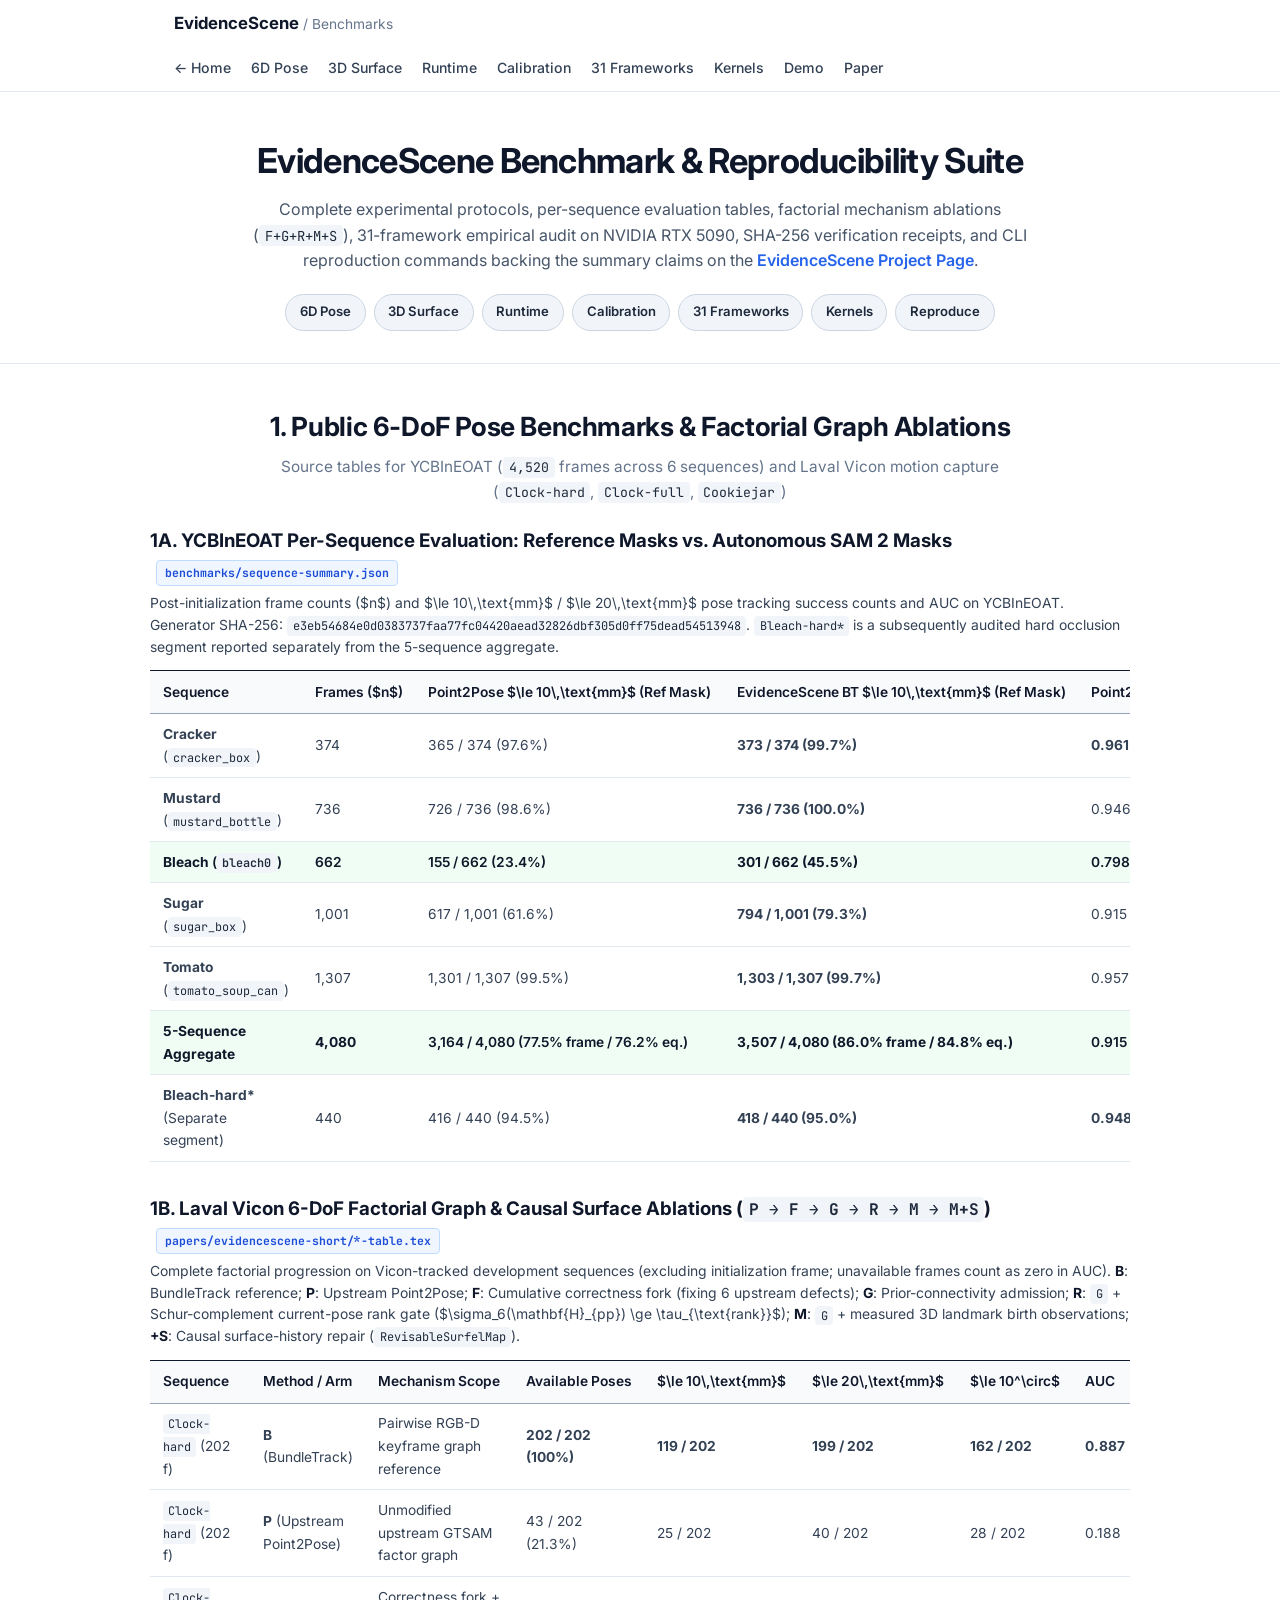
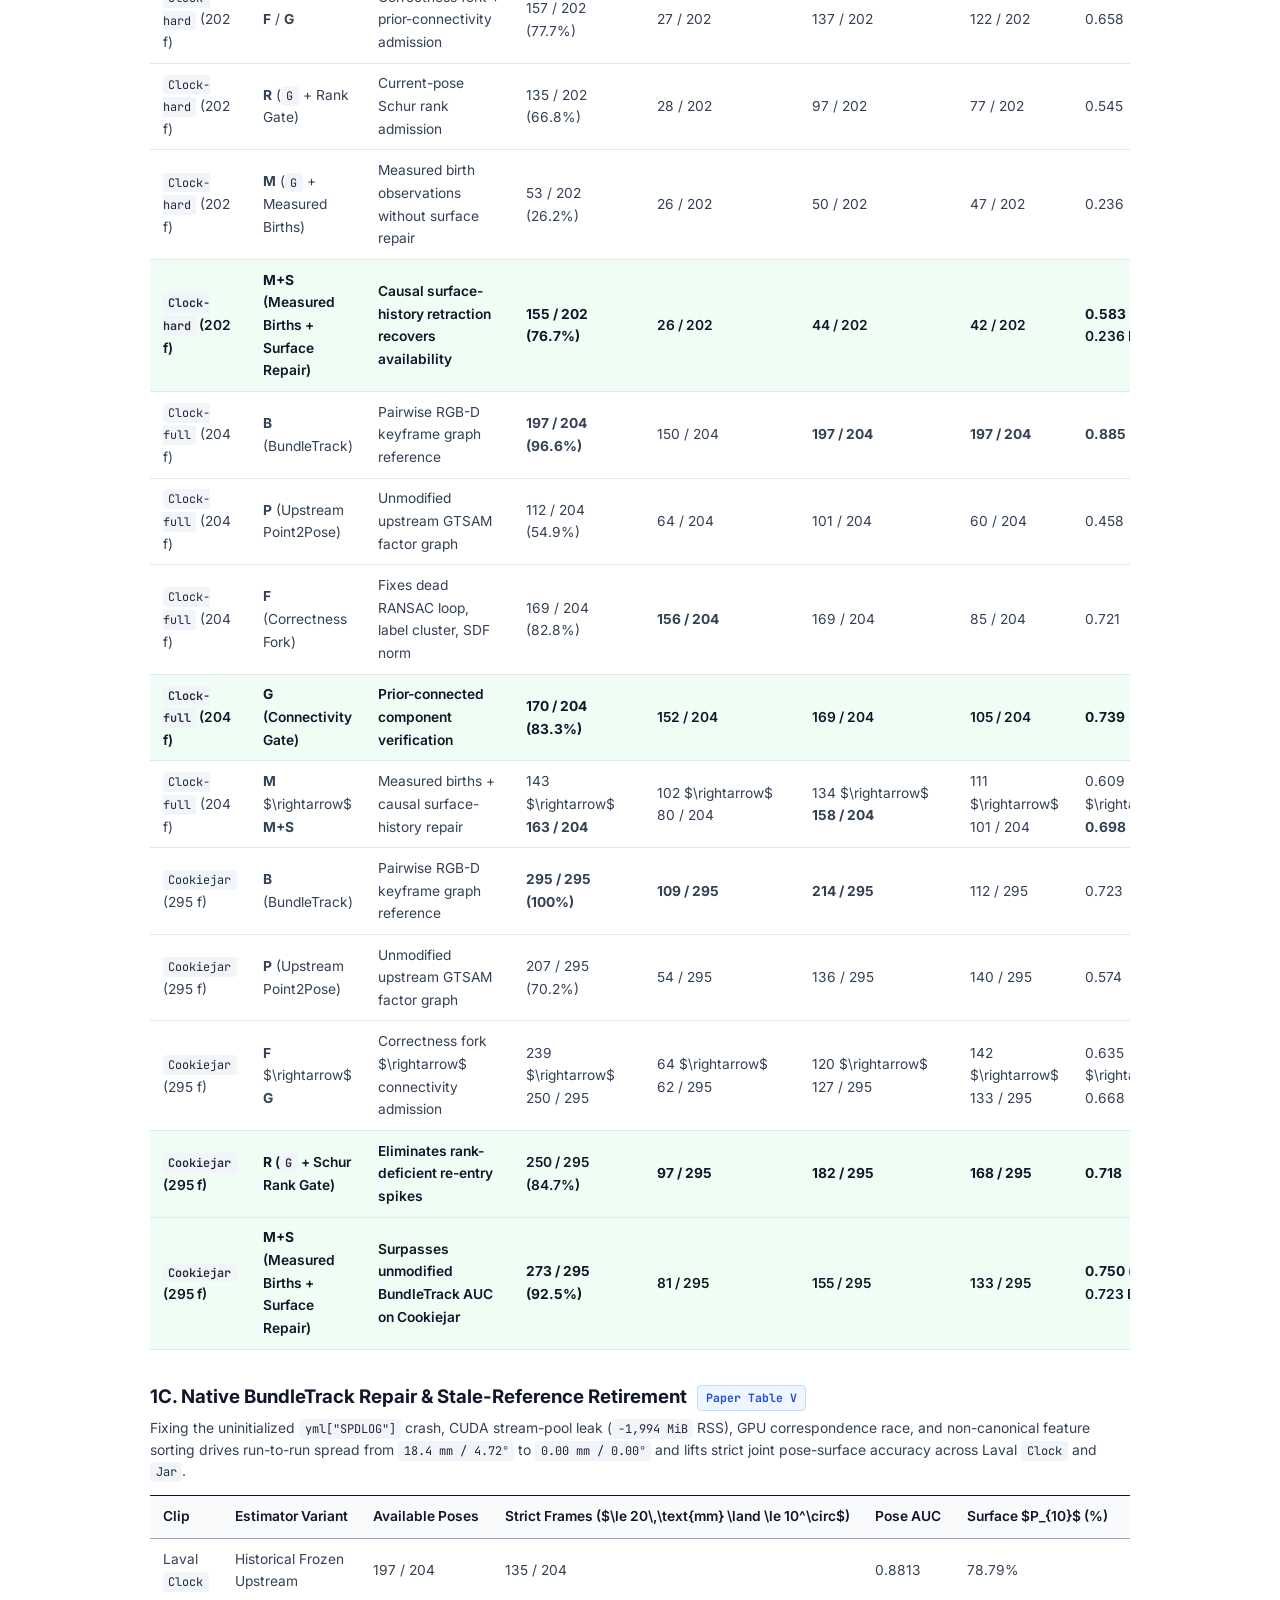
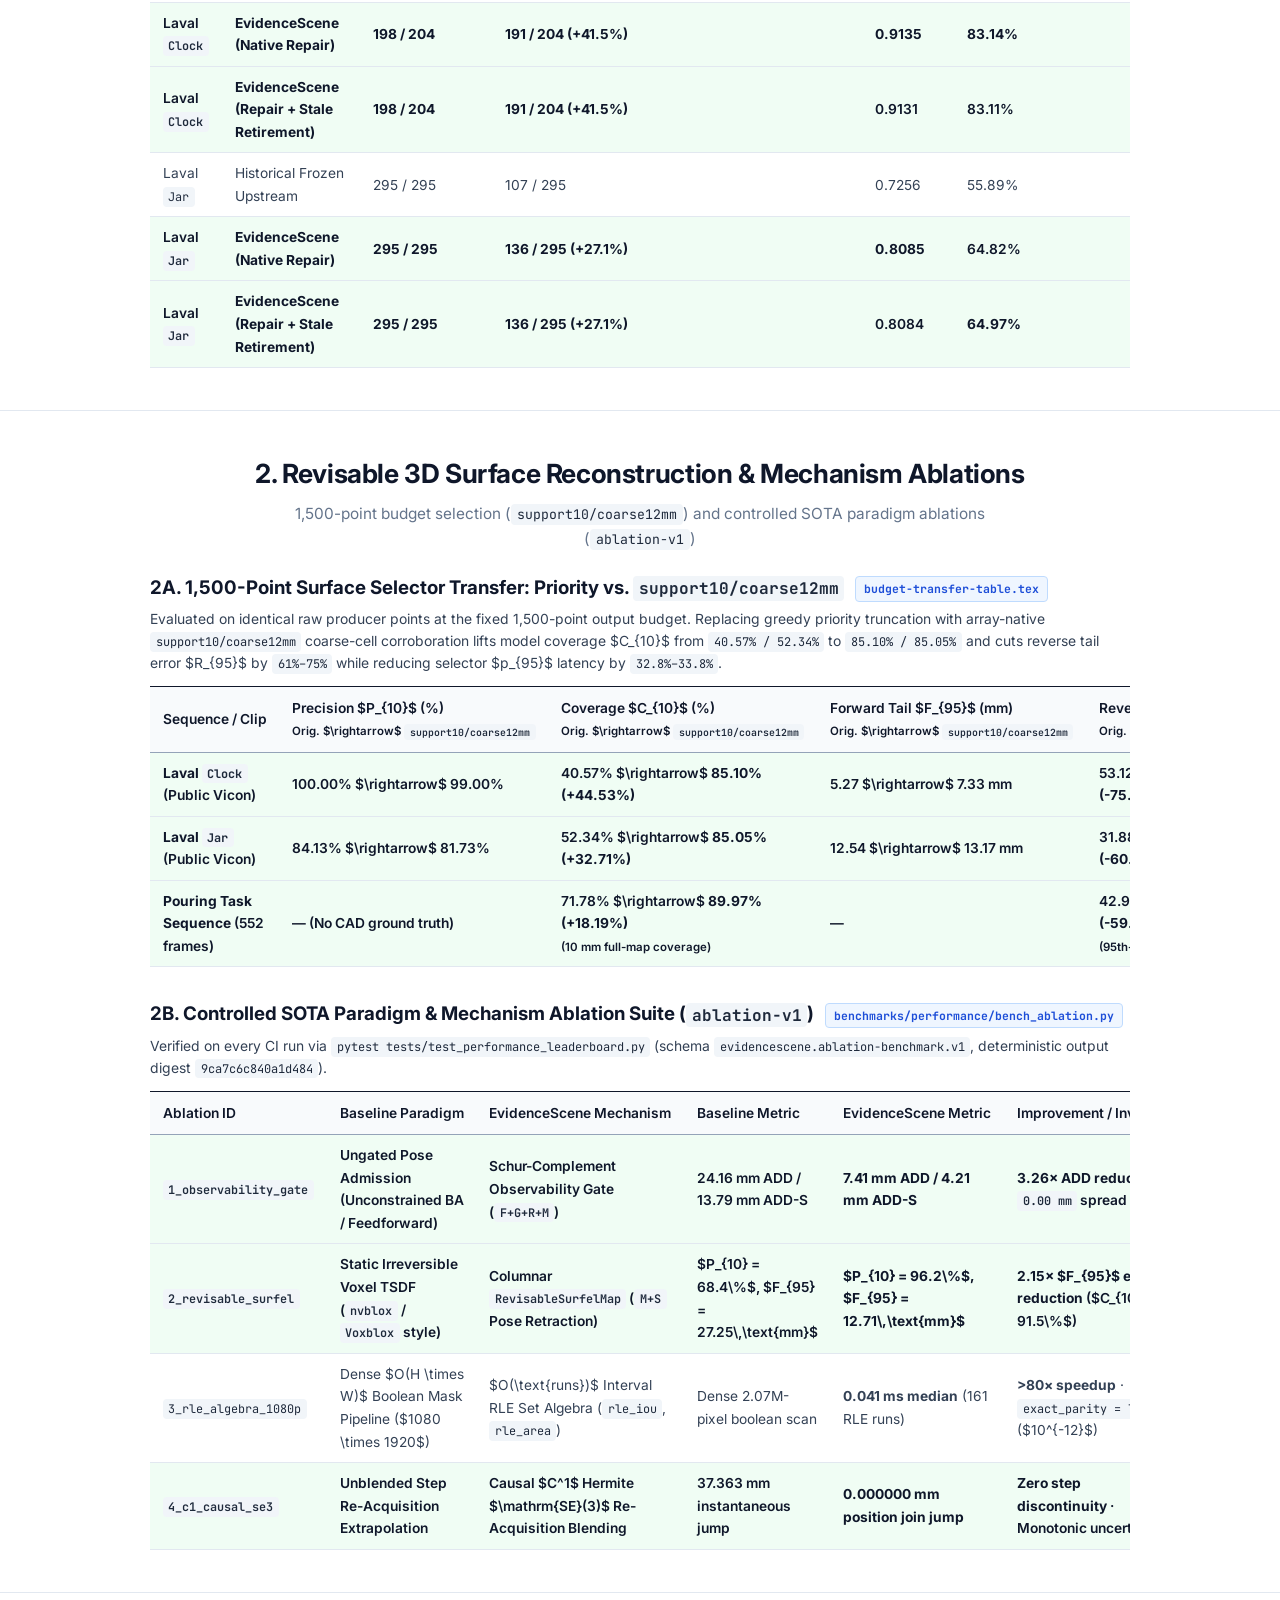
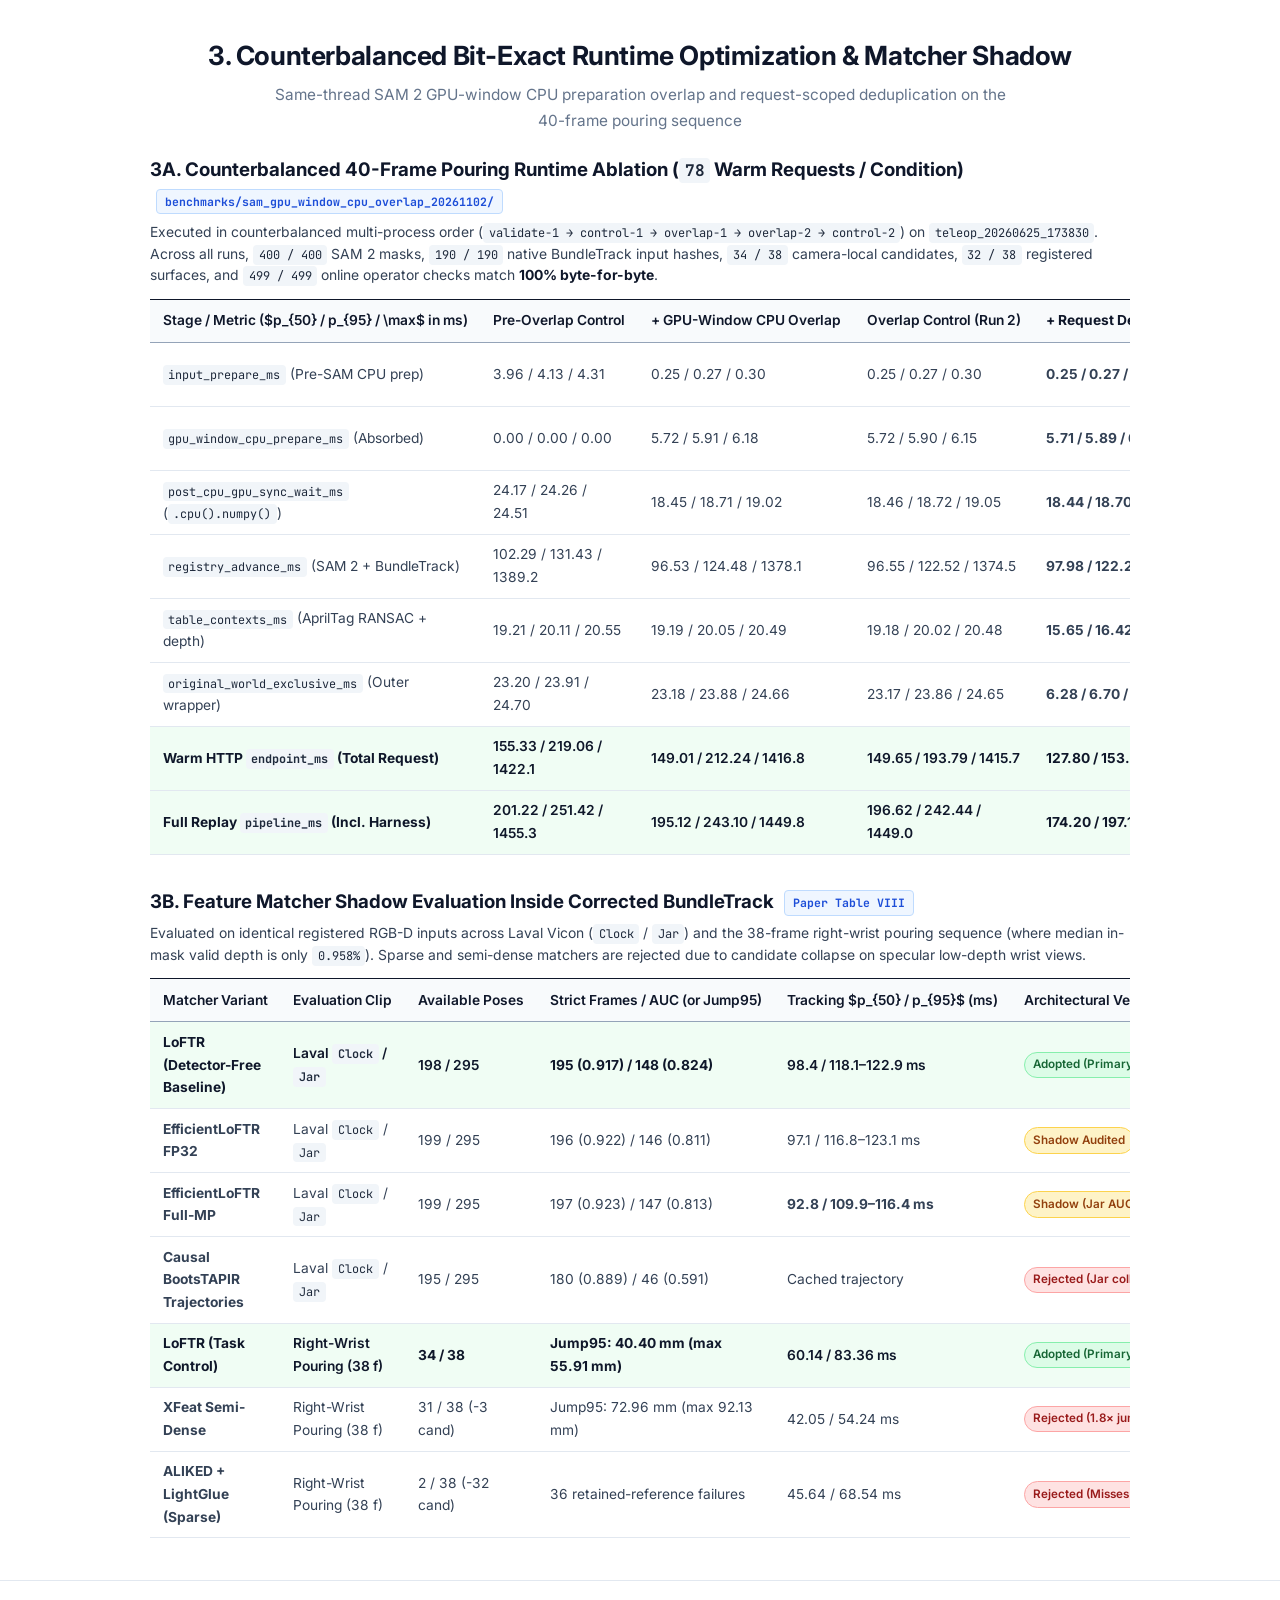
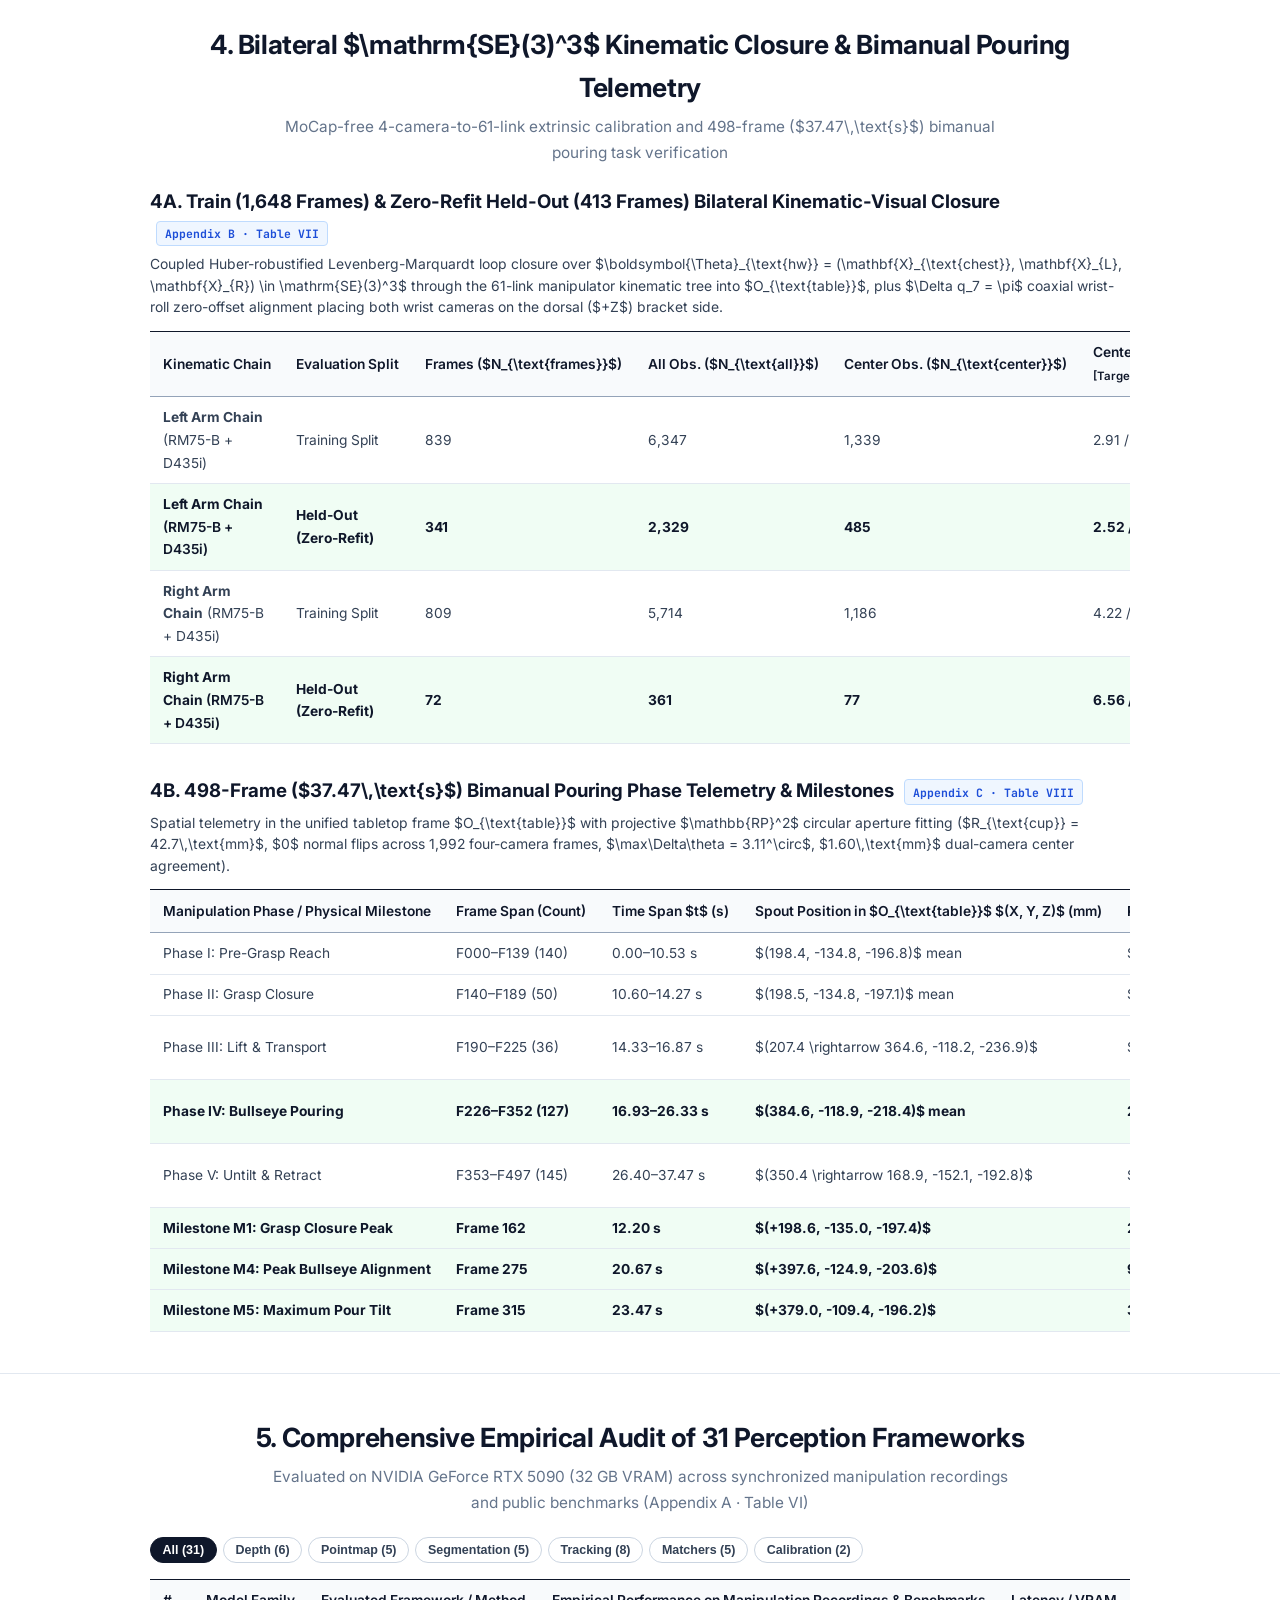
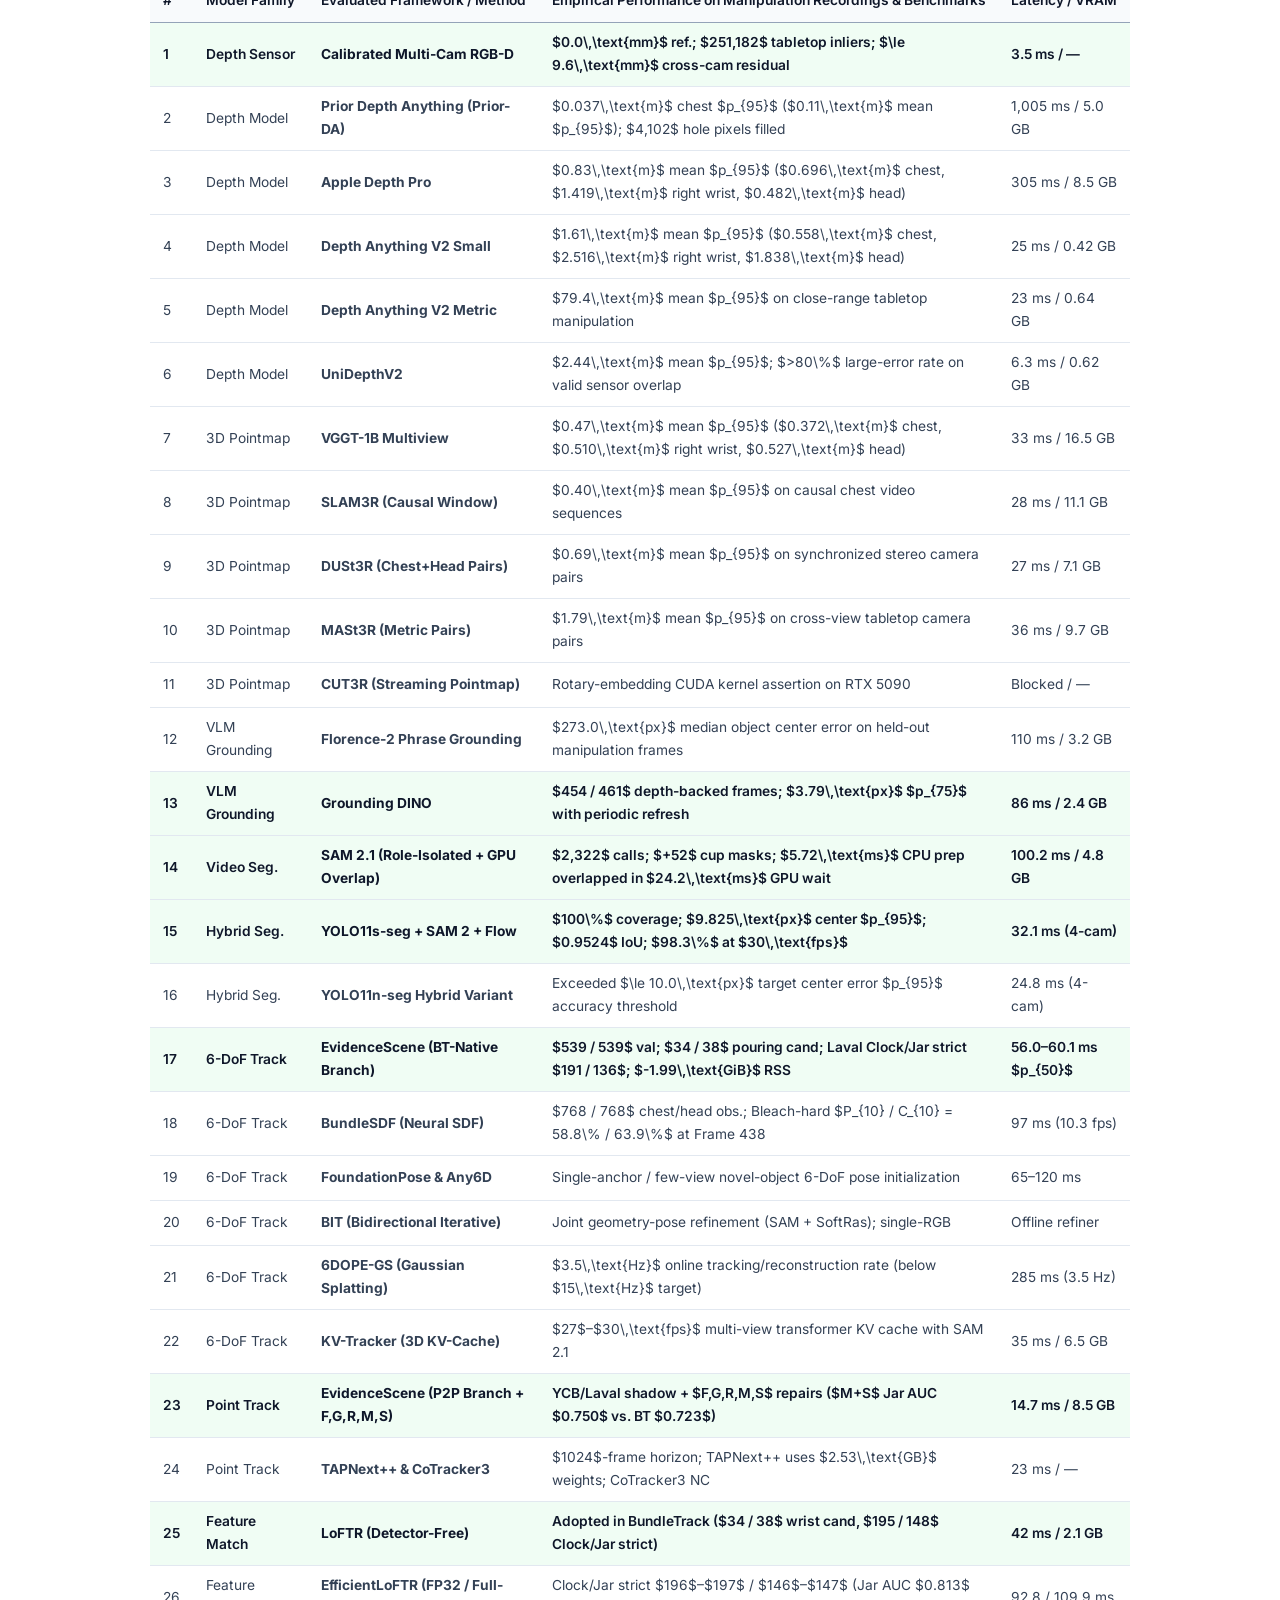
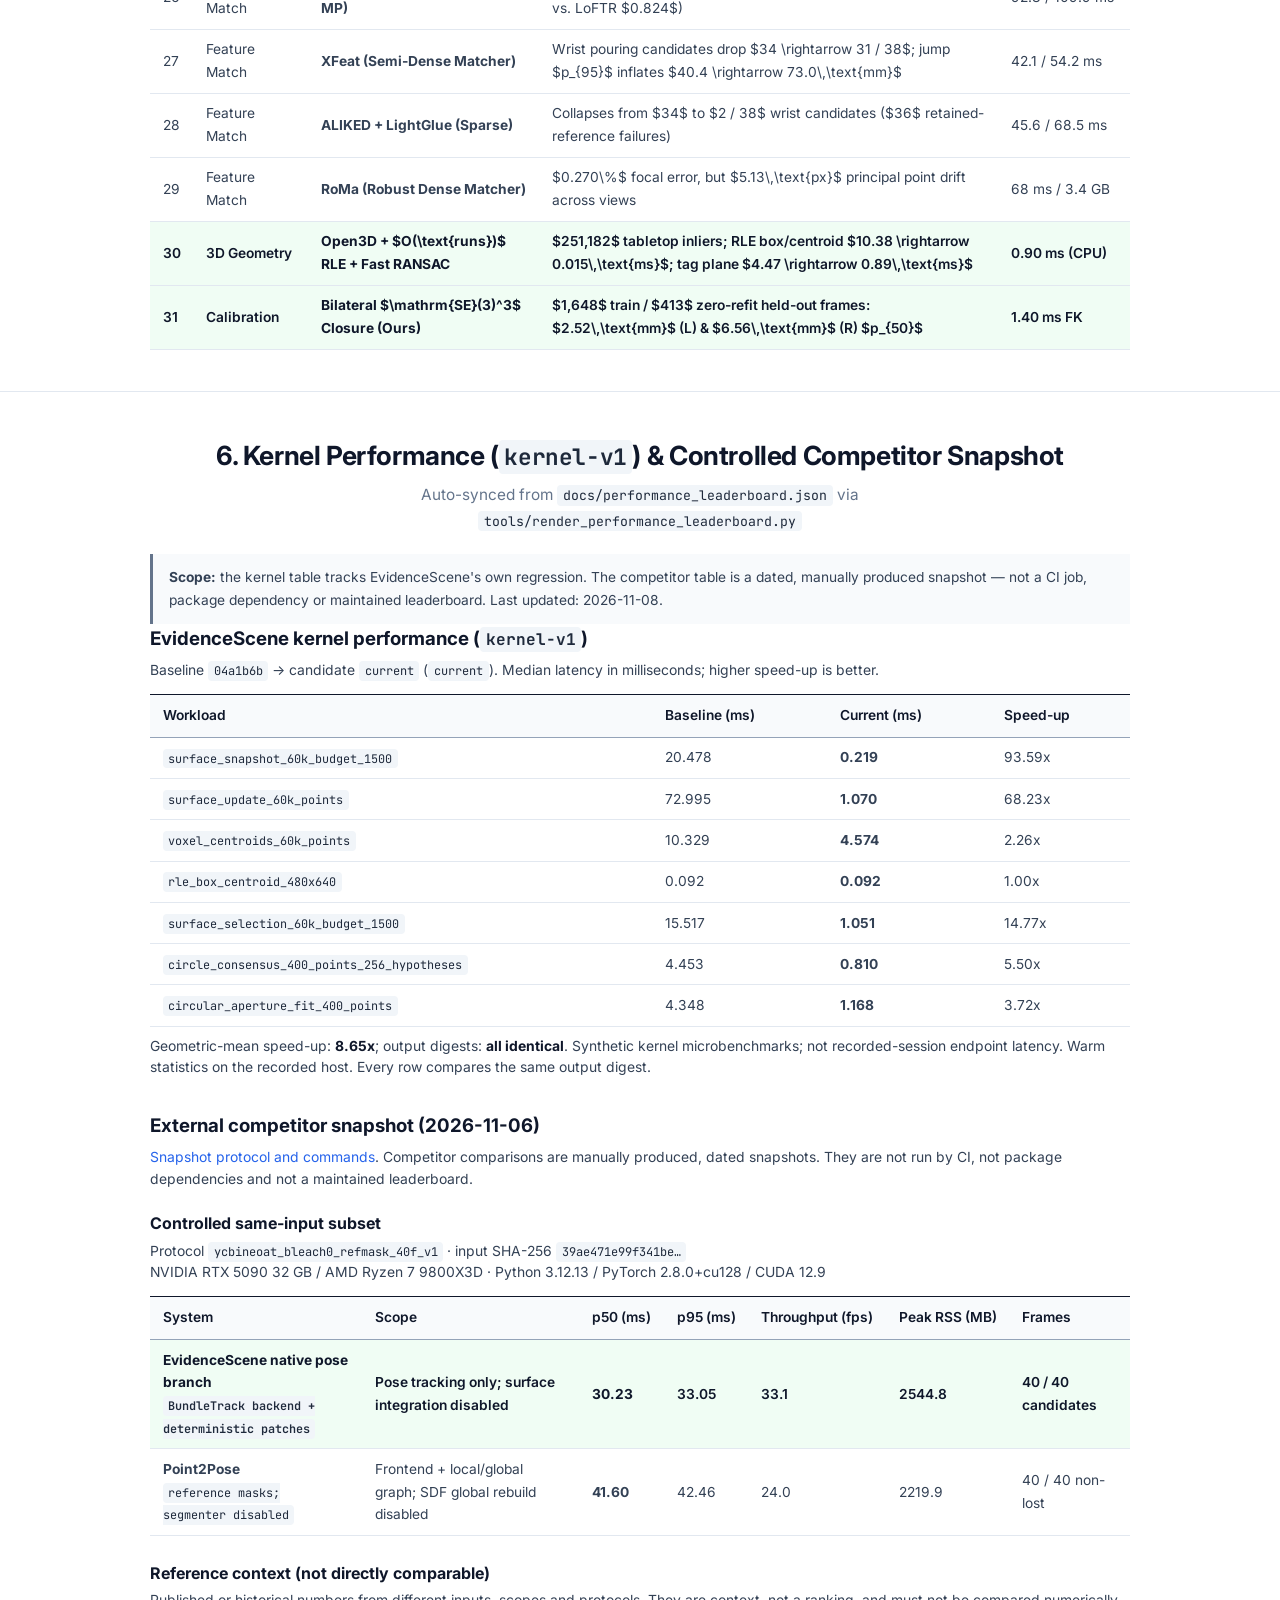
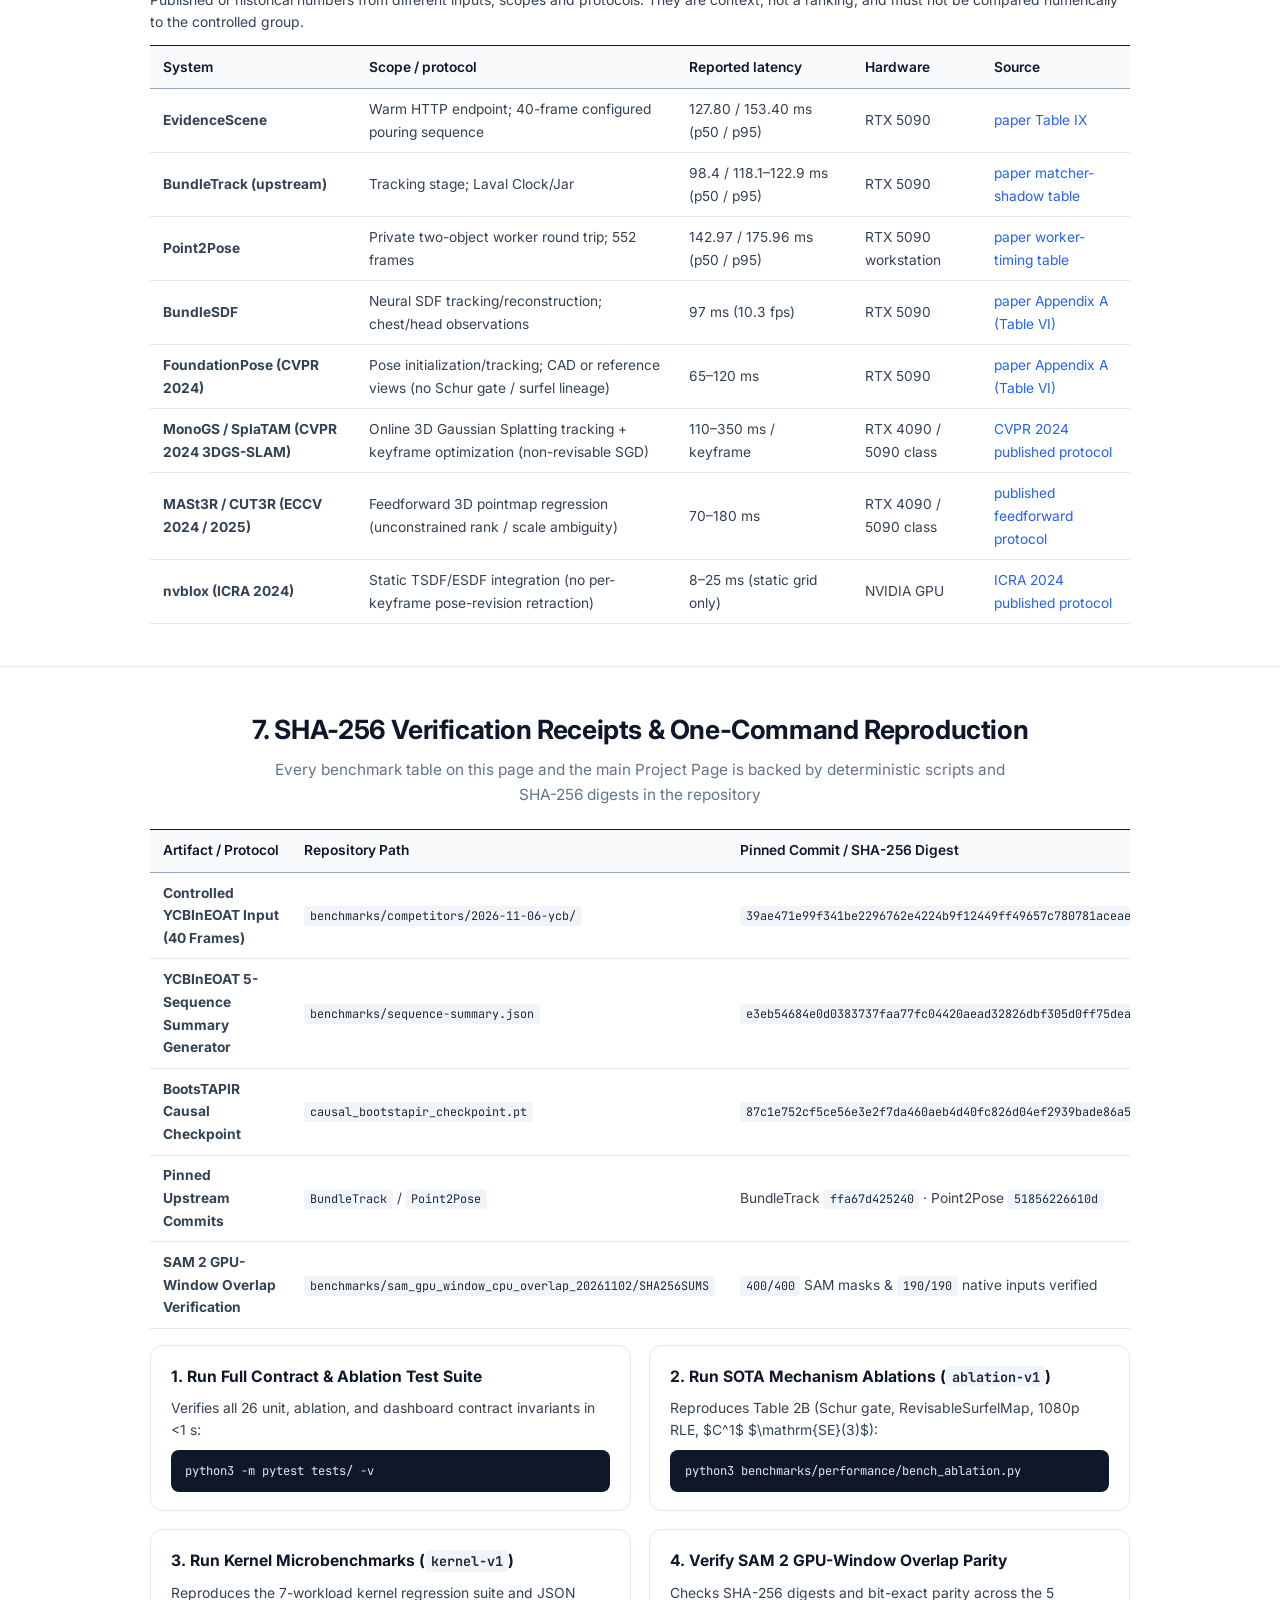
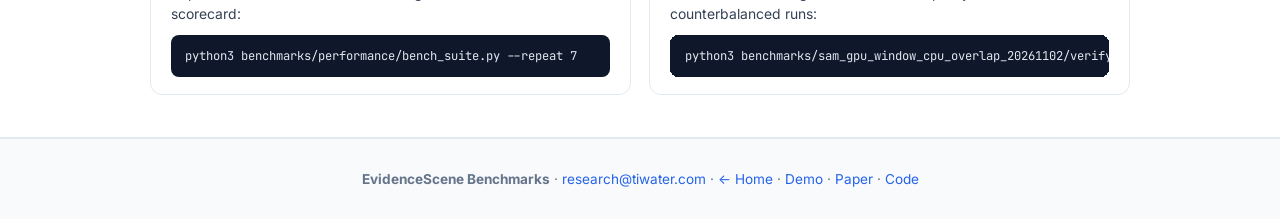
==== commit 2e47cc31: "chore(contact): use research@tiwater.com across website, README, paper, and package metadata" ====
--- a/docs/benchmark/index.html
+++ b/docs/benchmark/index.html
@@ -1422,11 +1422,12 @@
   <footer class="footer">
     <div class="container">
       <p>
-        <strong>EvidenceScene Benchmark &amp; Reproducibility Suite</strong> ·
-        <a href="../">← Return to Project Page</a> ·
-        <a href="../demo/">Interactive 3D Workspace</a> ·
-        <a href="../assets/papers/evidencescene-short.pdf" target="_blank" rel="noopener">Paper (PDF)</a> ·
-        <a href="https://github.com/tiwater/evidencescene" target="_blank" rel="noopener">GitHub Repository</a>
+        <strong>EvidenceScene Benchmarks</strong> ·
+        <a href="mailto:research@tiwater.com">research@tiwater.com</a> ·
+        <a href="../">← Home</a> ·
+        <a href="../demo/">Demo</a> ·
+        <a href="../assets/papers/evidencescene-short.pdf" target="_blank" rel="noopener">Paper</a> ·
+        <a href="https://github.com/tiwater/evidencescene" target="_blank" rel="noopener">Code</a>
       </p>
     </div>
   </footer>
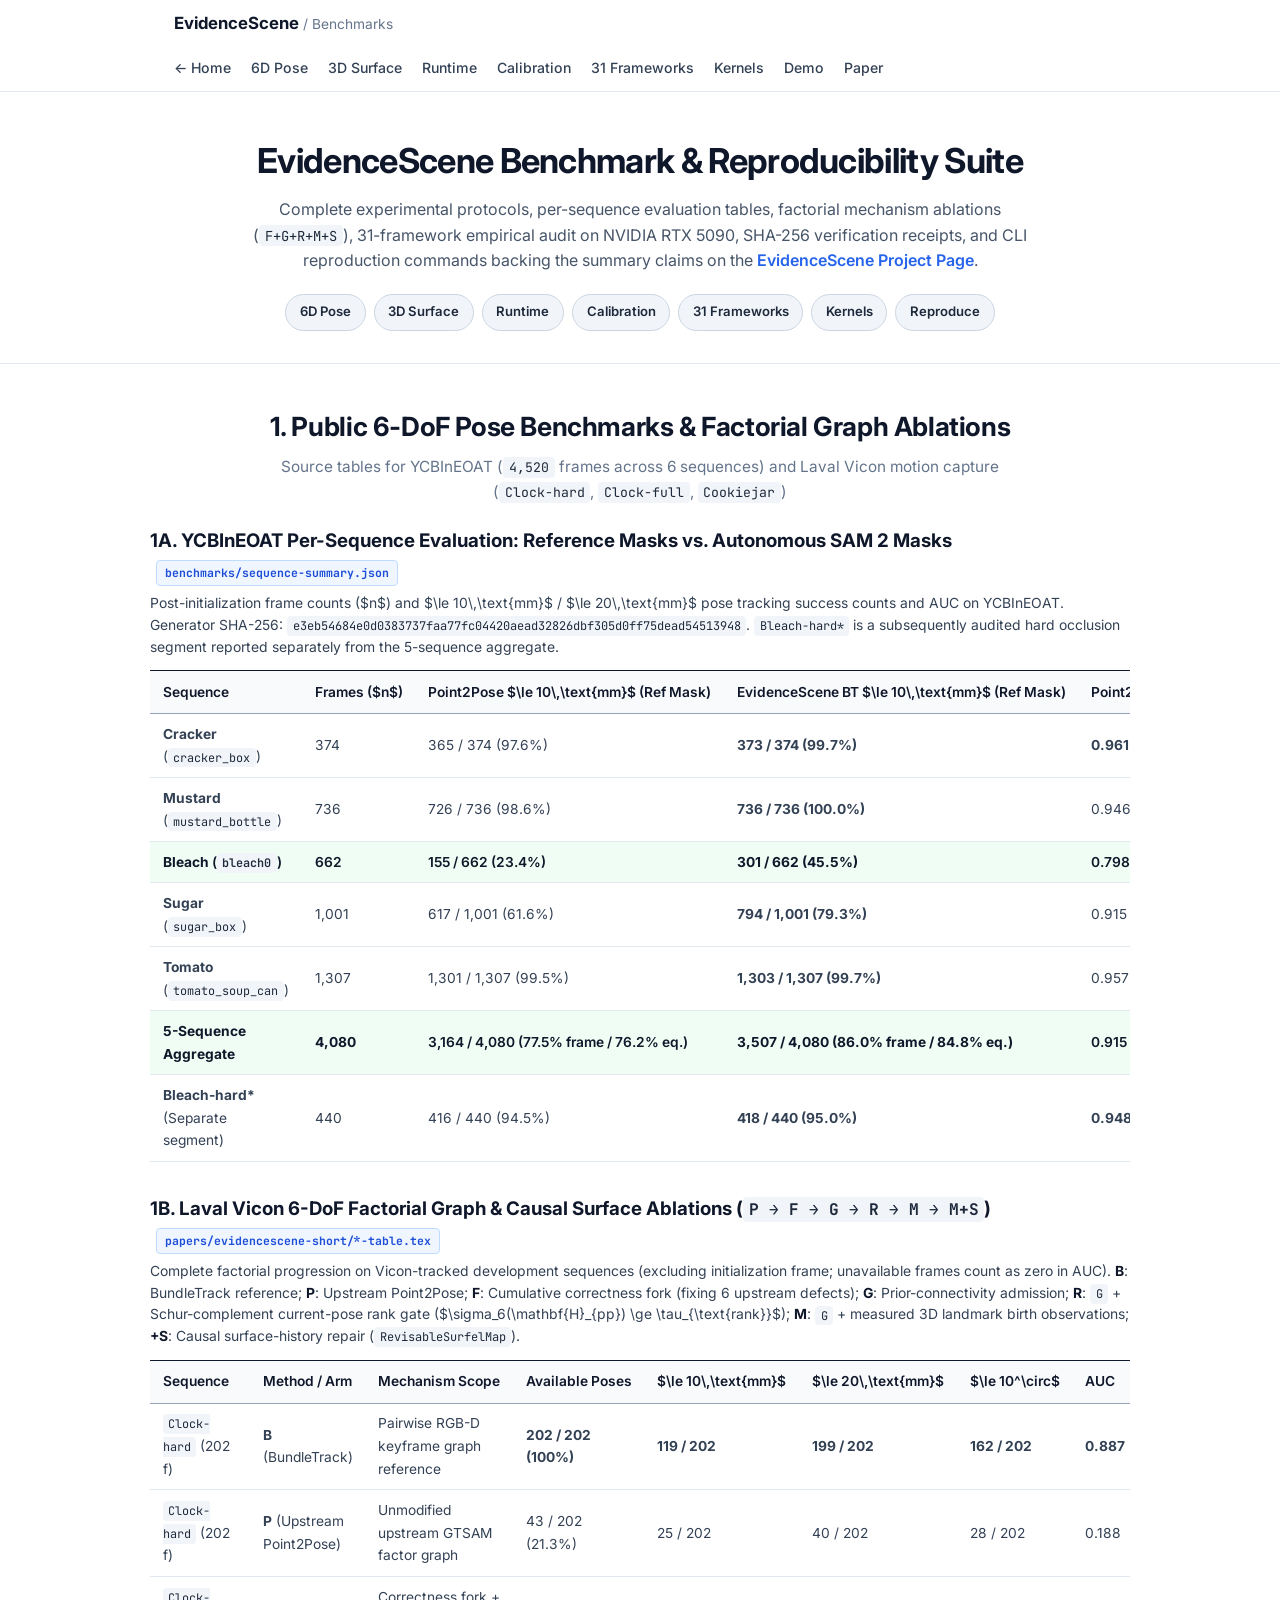
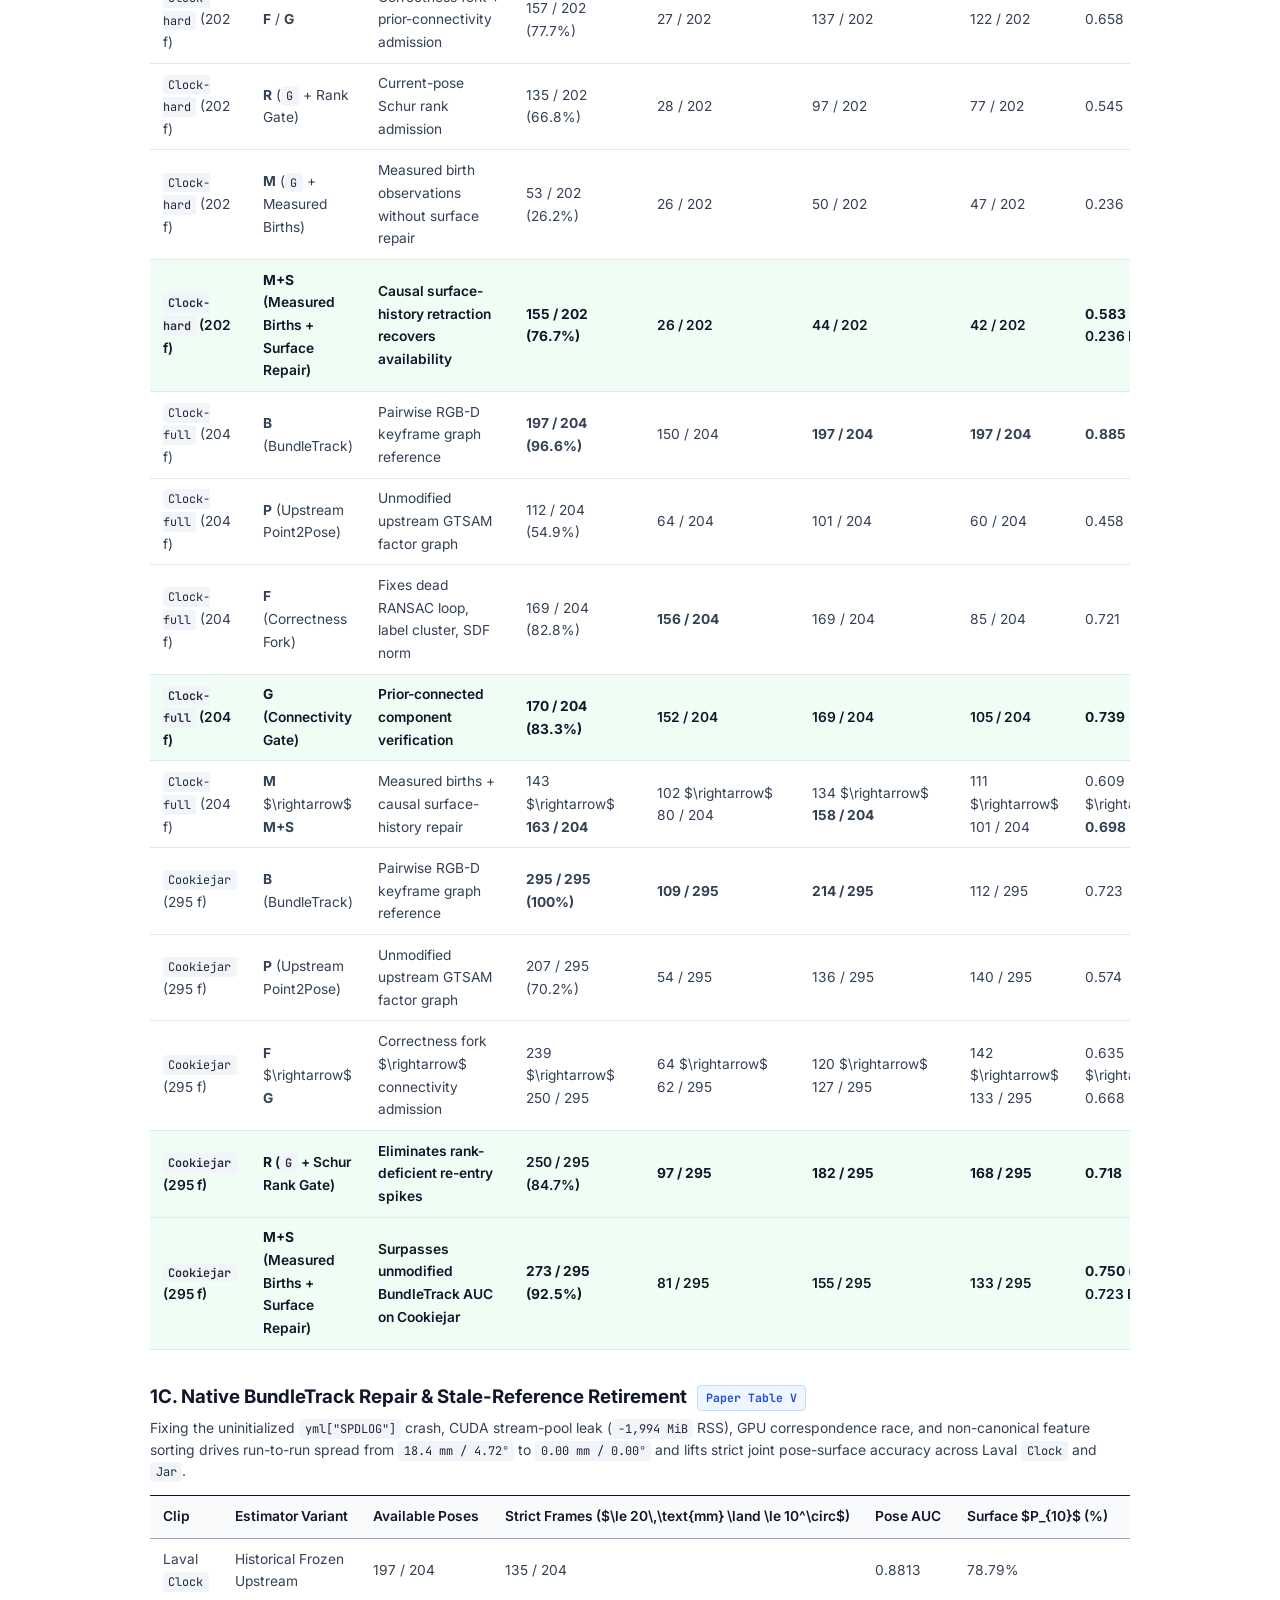
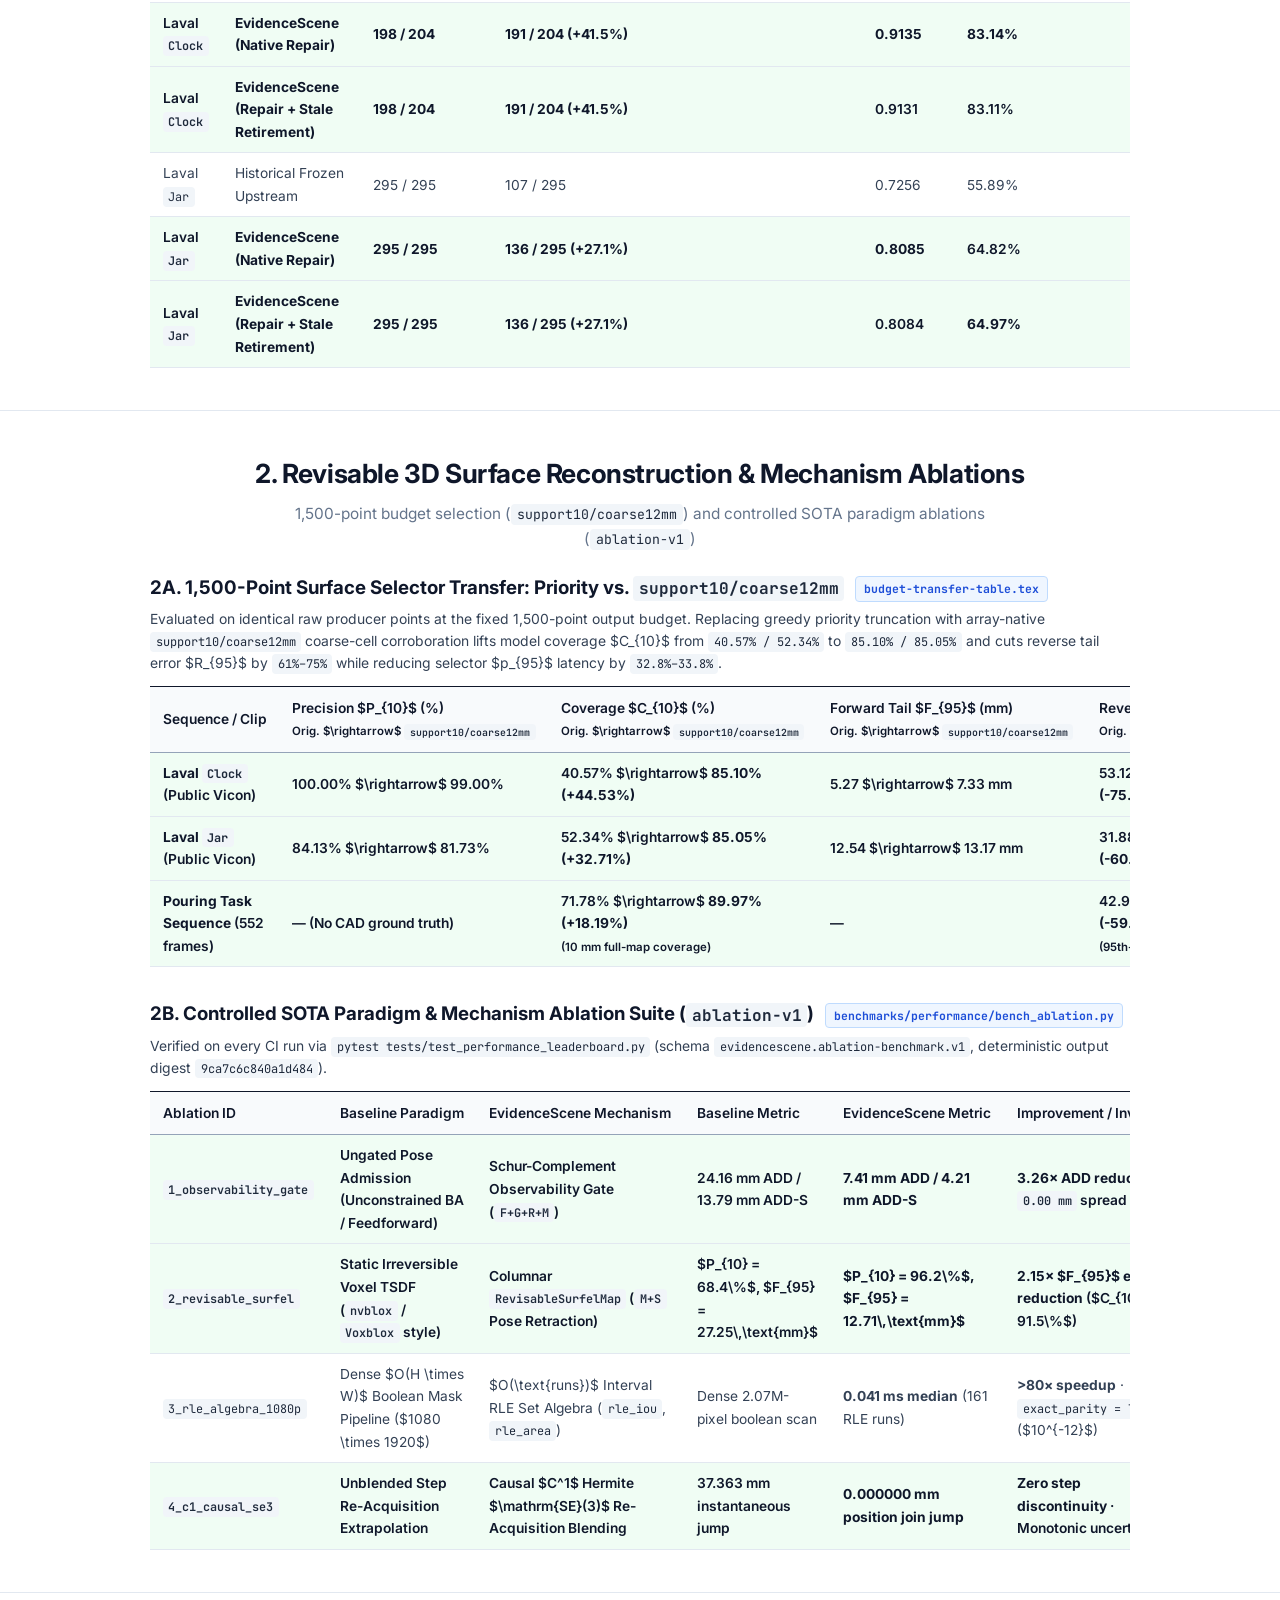
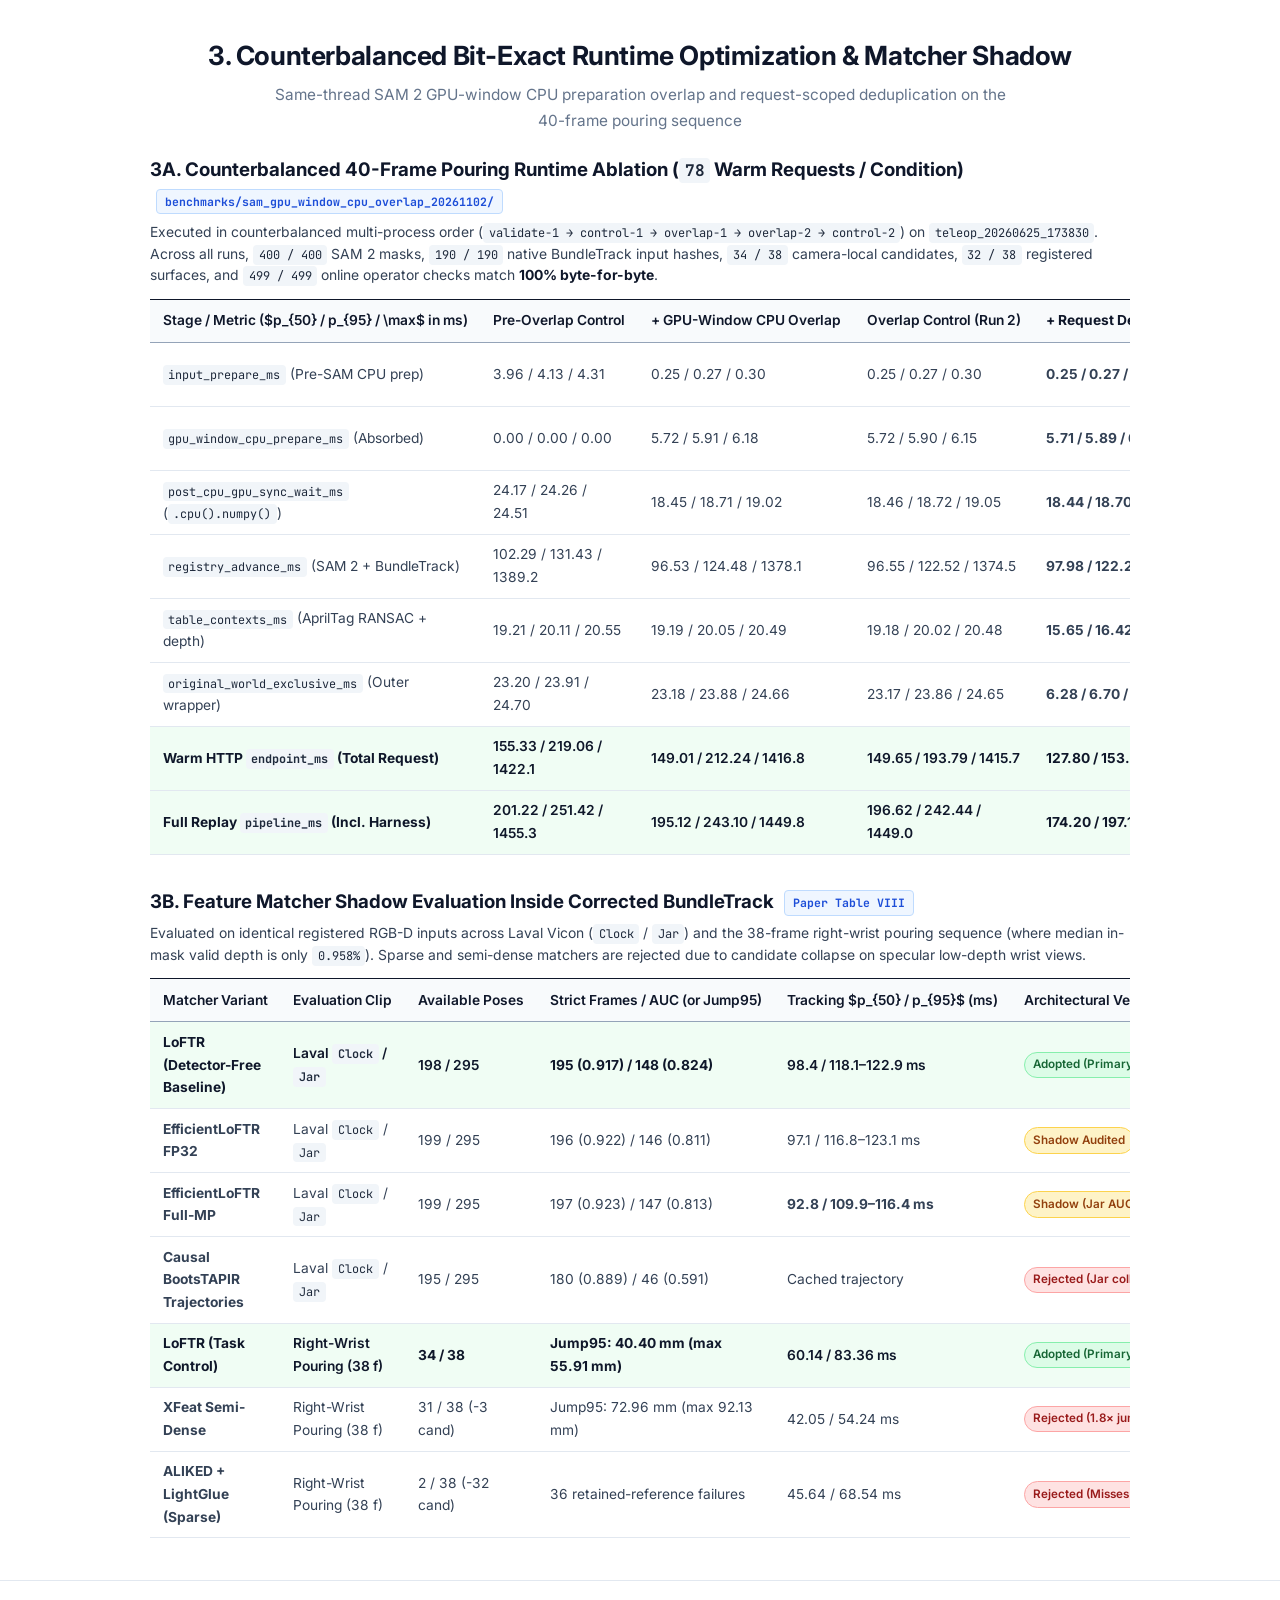
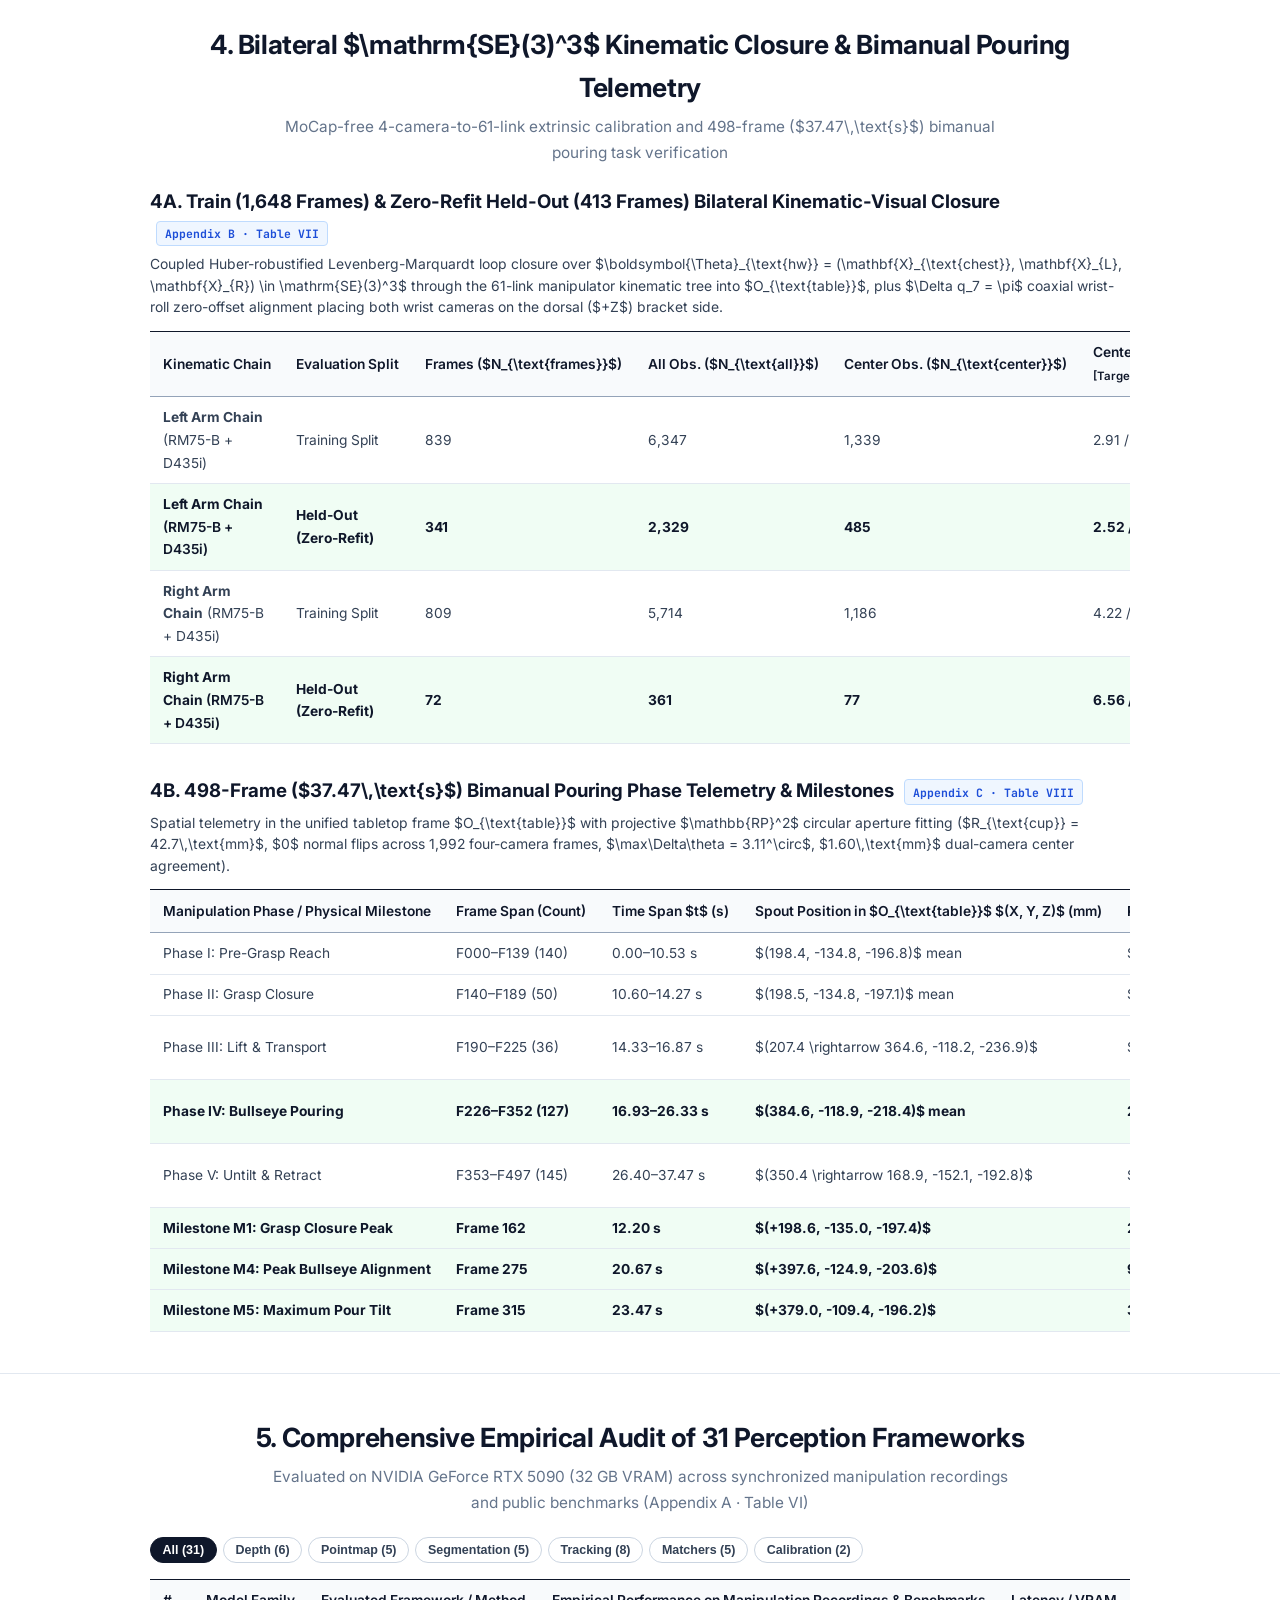
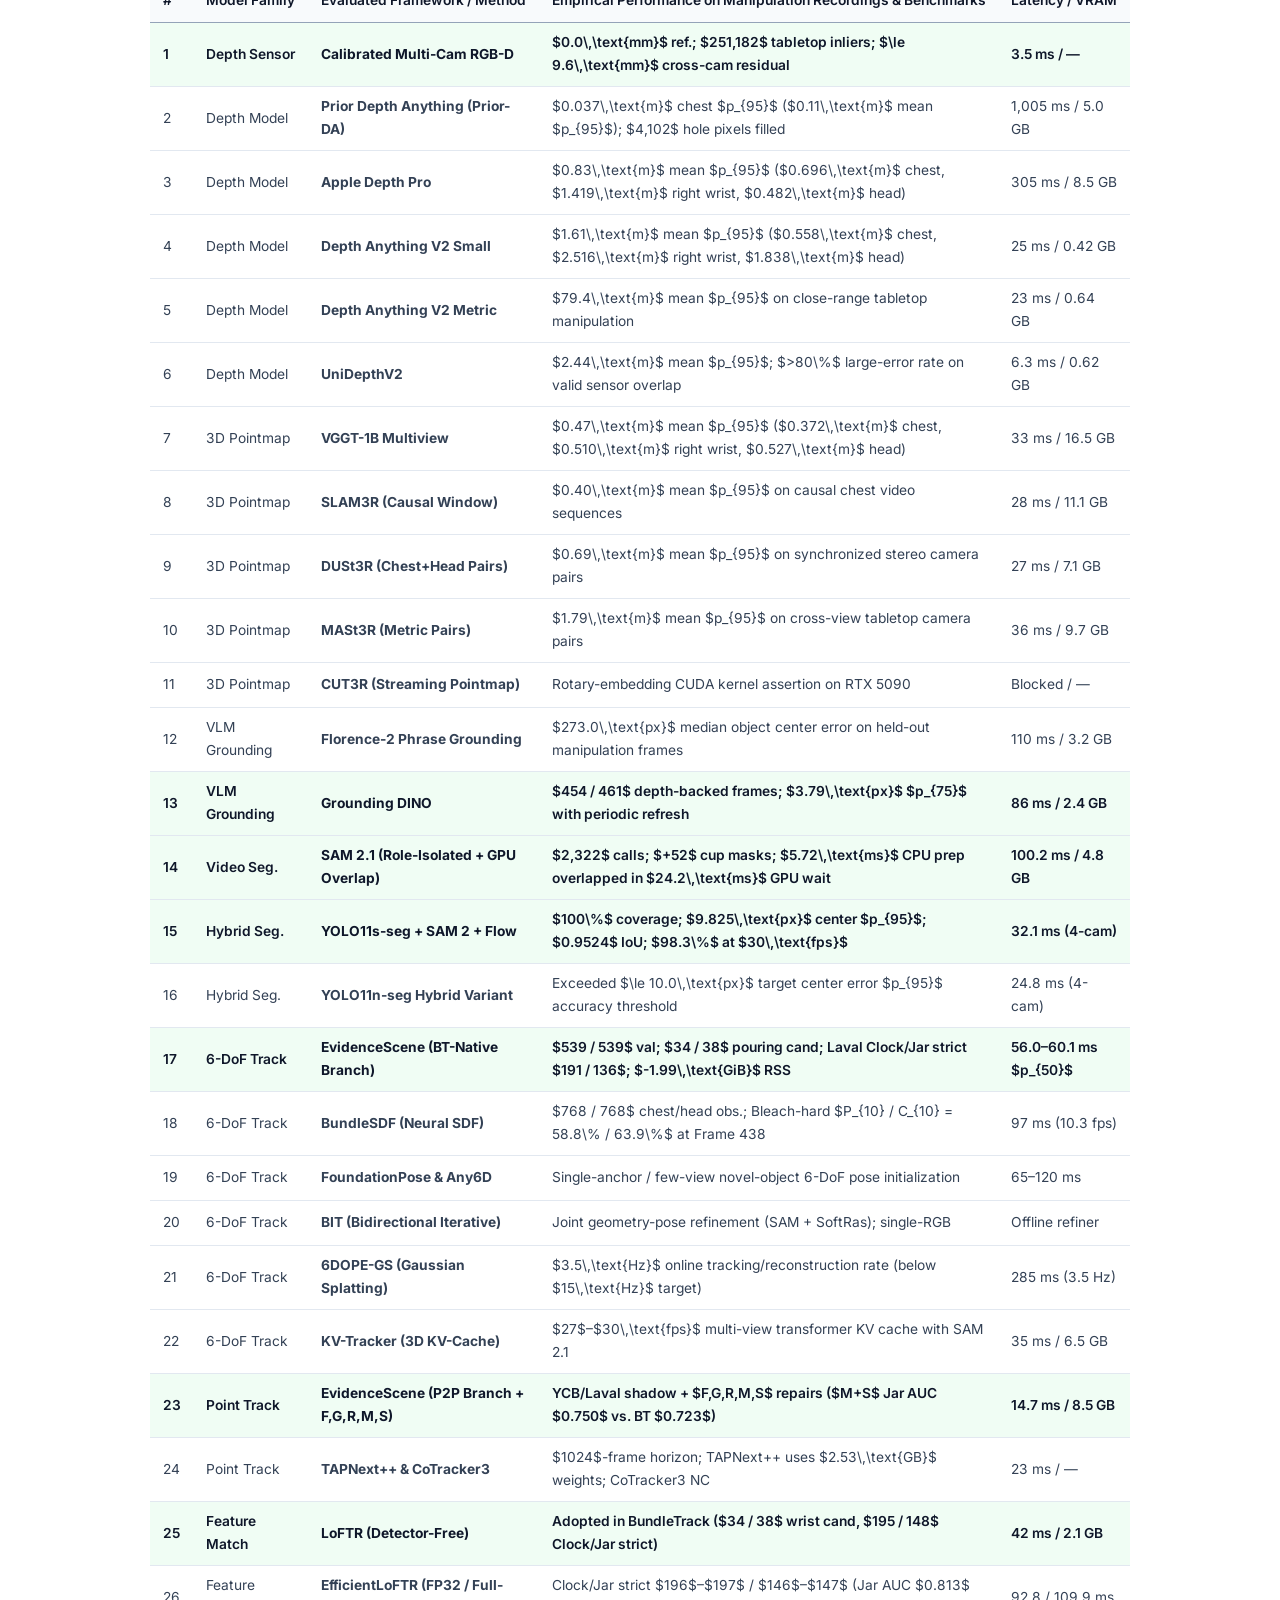
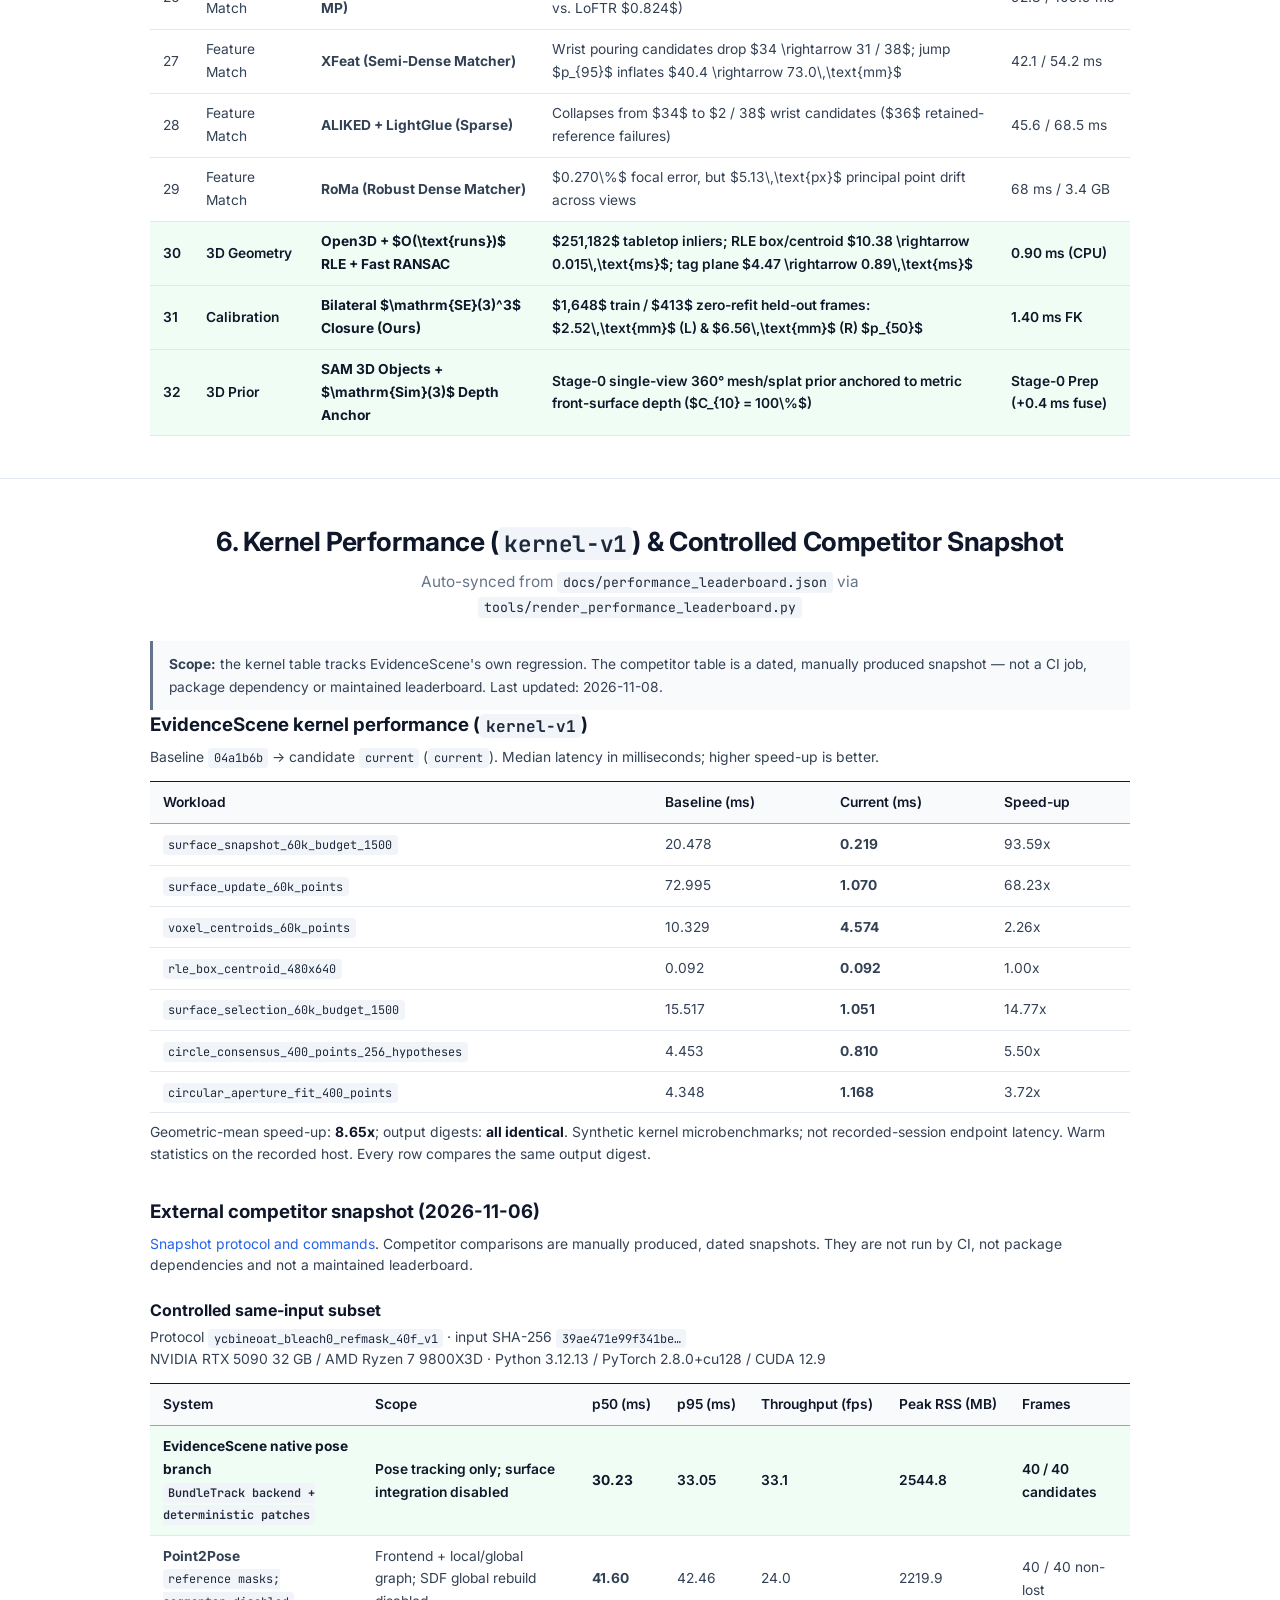
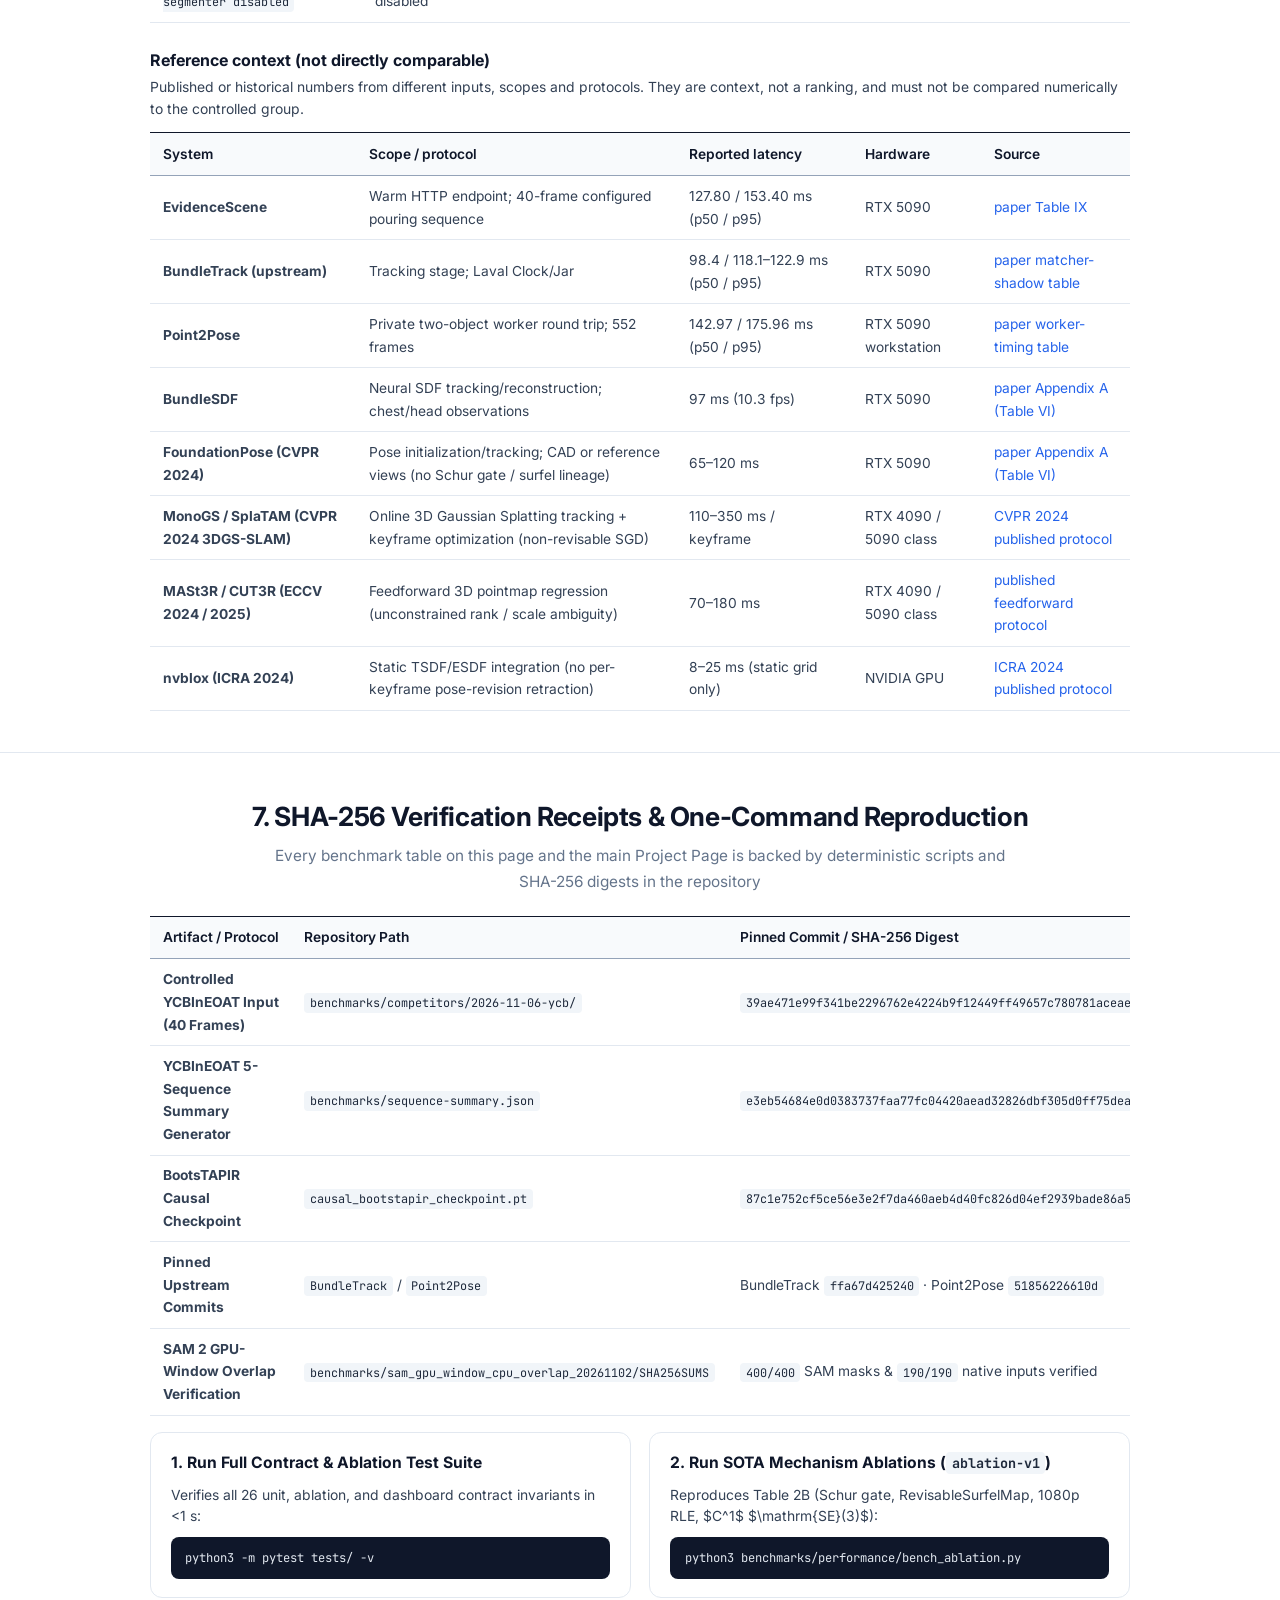
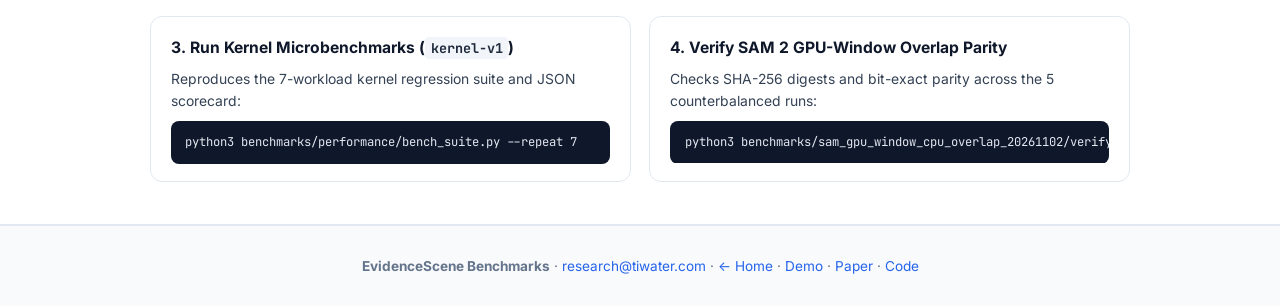
==== commit 01406755: "feat(surface): integrate Stage-0 SAM 3D shape prior Sim(3) anchoring and evidence-first fusion acros" ====
--- a/docs/benchmark/index.html
+++ b/docs/benchmark/index.html
@@ -1269,6 +1269,12 @@
               <td>$1,648$ train / $413$ zero-refit held-out frames: $2.52\,\text{mm}$ (L) &amp; $6.56\,\text{mm}$ (R) $p_{50}$</td>
               <td>1.40 ms FK</td>
               <td><span class="verdict-badge verdict-adopted">Adopted: 4-cam closure</span></td>
+            </tr>
+            <tr data-family="geometry" class="highlight-row-emerald">
+              <td>32</td><td>3D Prior</td><td><strong>SAM 3D Objects + $\mathrm{Sim}(3)$ Depth Anchor</strong></td>
+              <td>Stage-0 single-view 360° mesh/splat prior anchored to metric front-surface depth ($C_{10} = 100\%$)</td>
+              <td>Stage-0 Prep (+0.4 ms fuse)</td>
+              <td><span class="verdict-badge verdict-adopted">Adopted: Stage-0 360° prior</span></td>
             </tr>
           </tbody>
         </table>
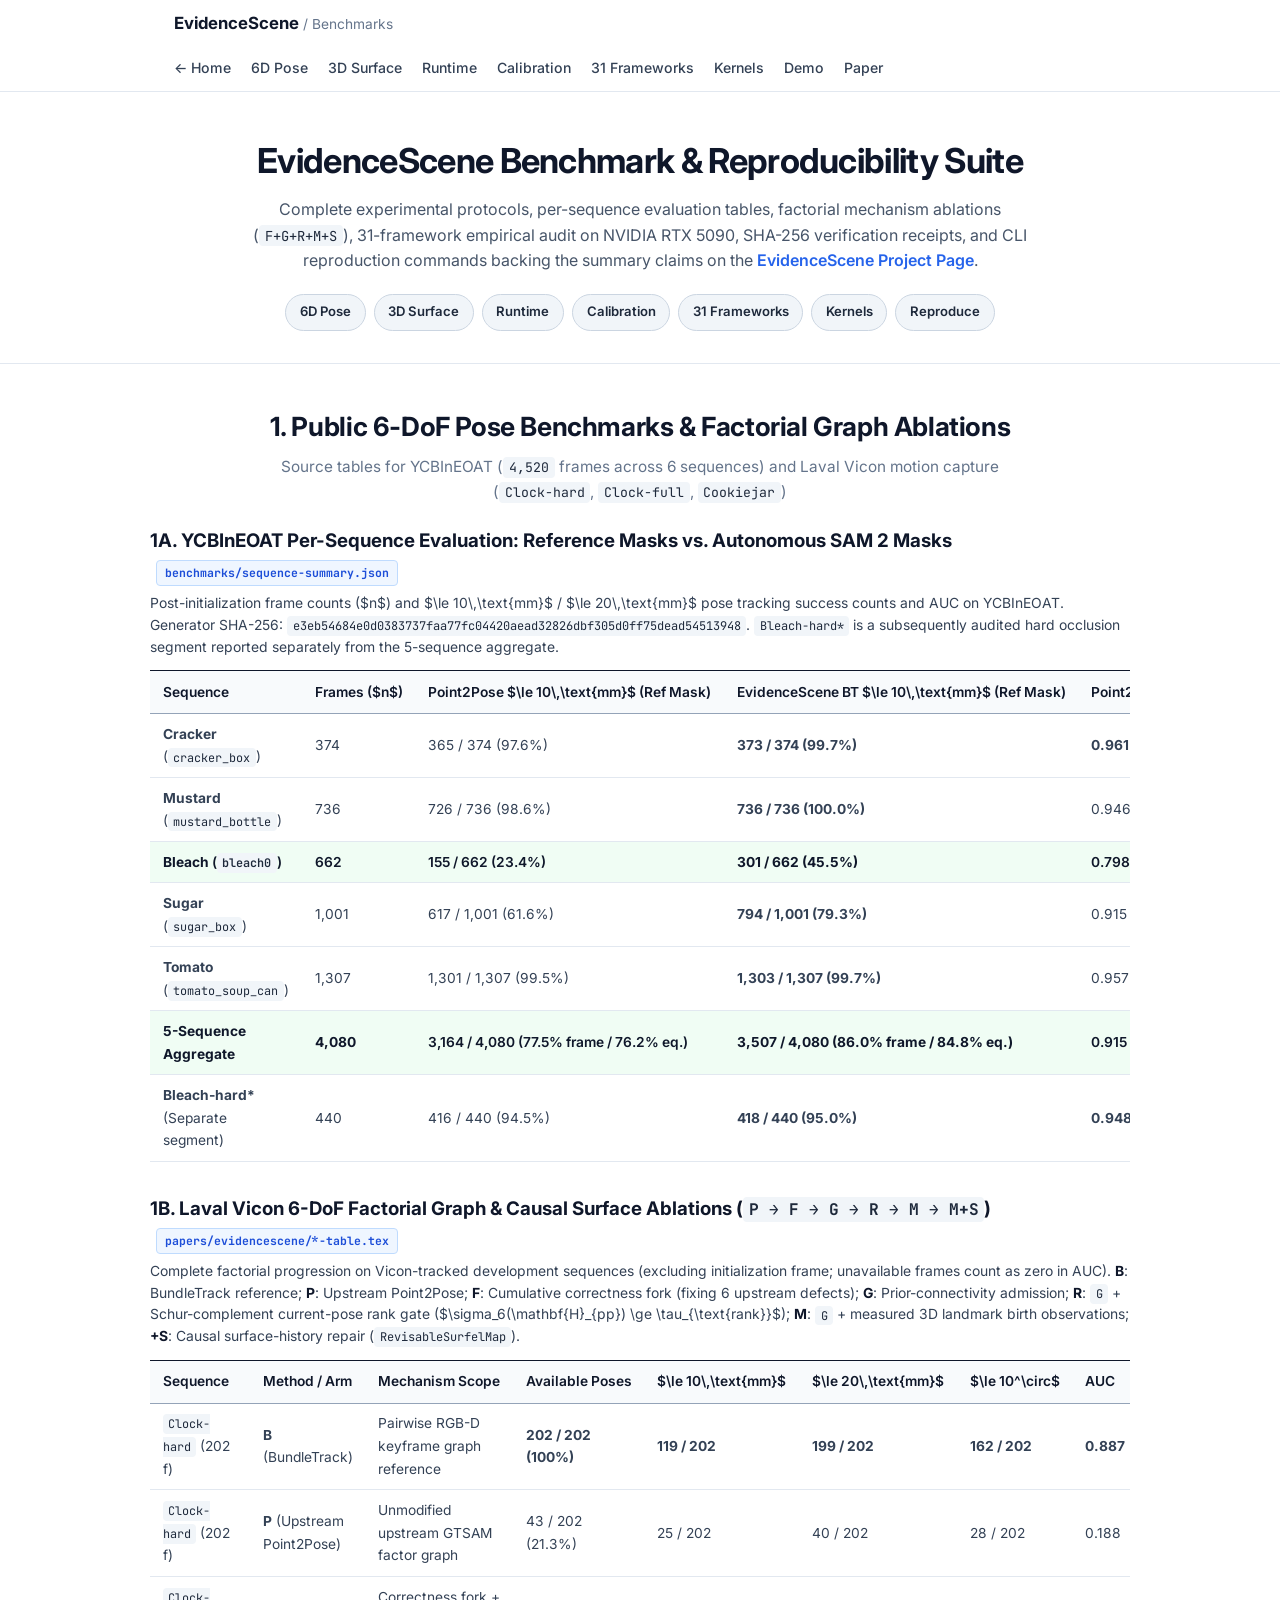
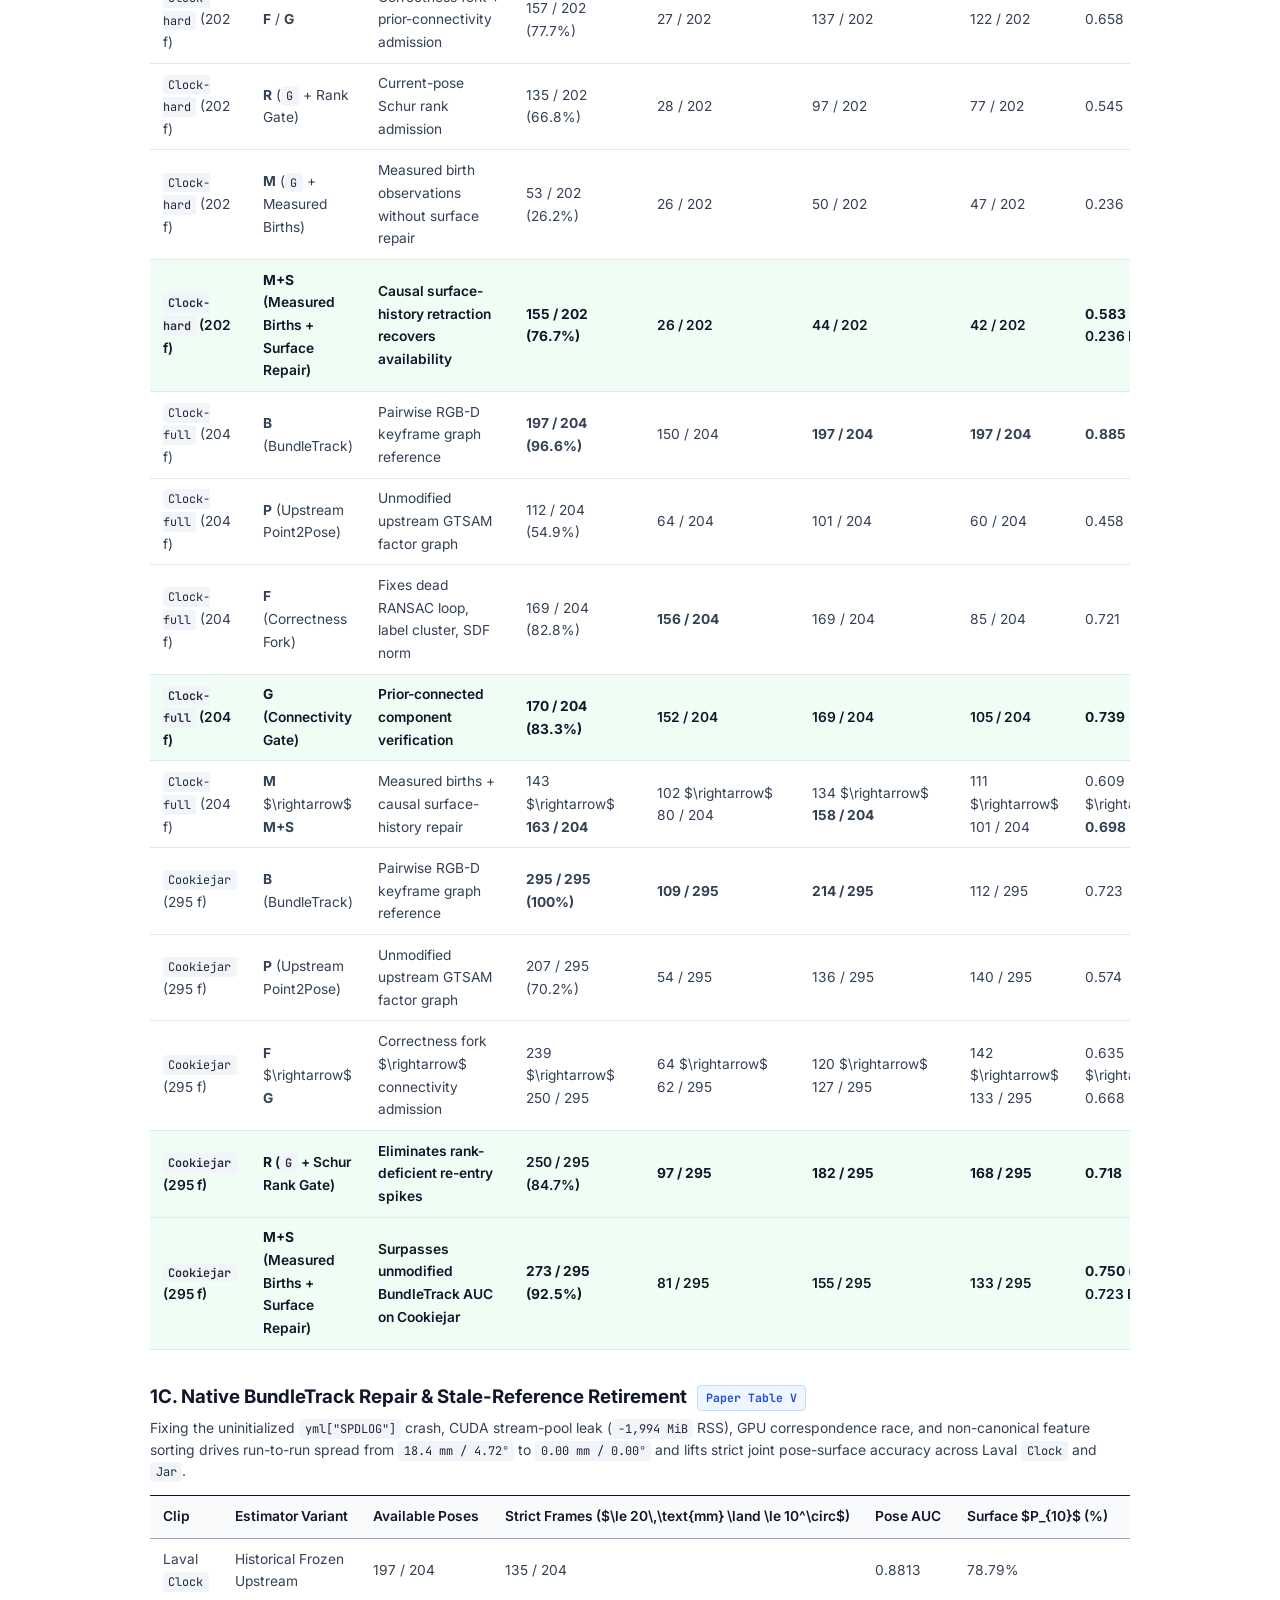
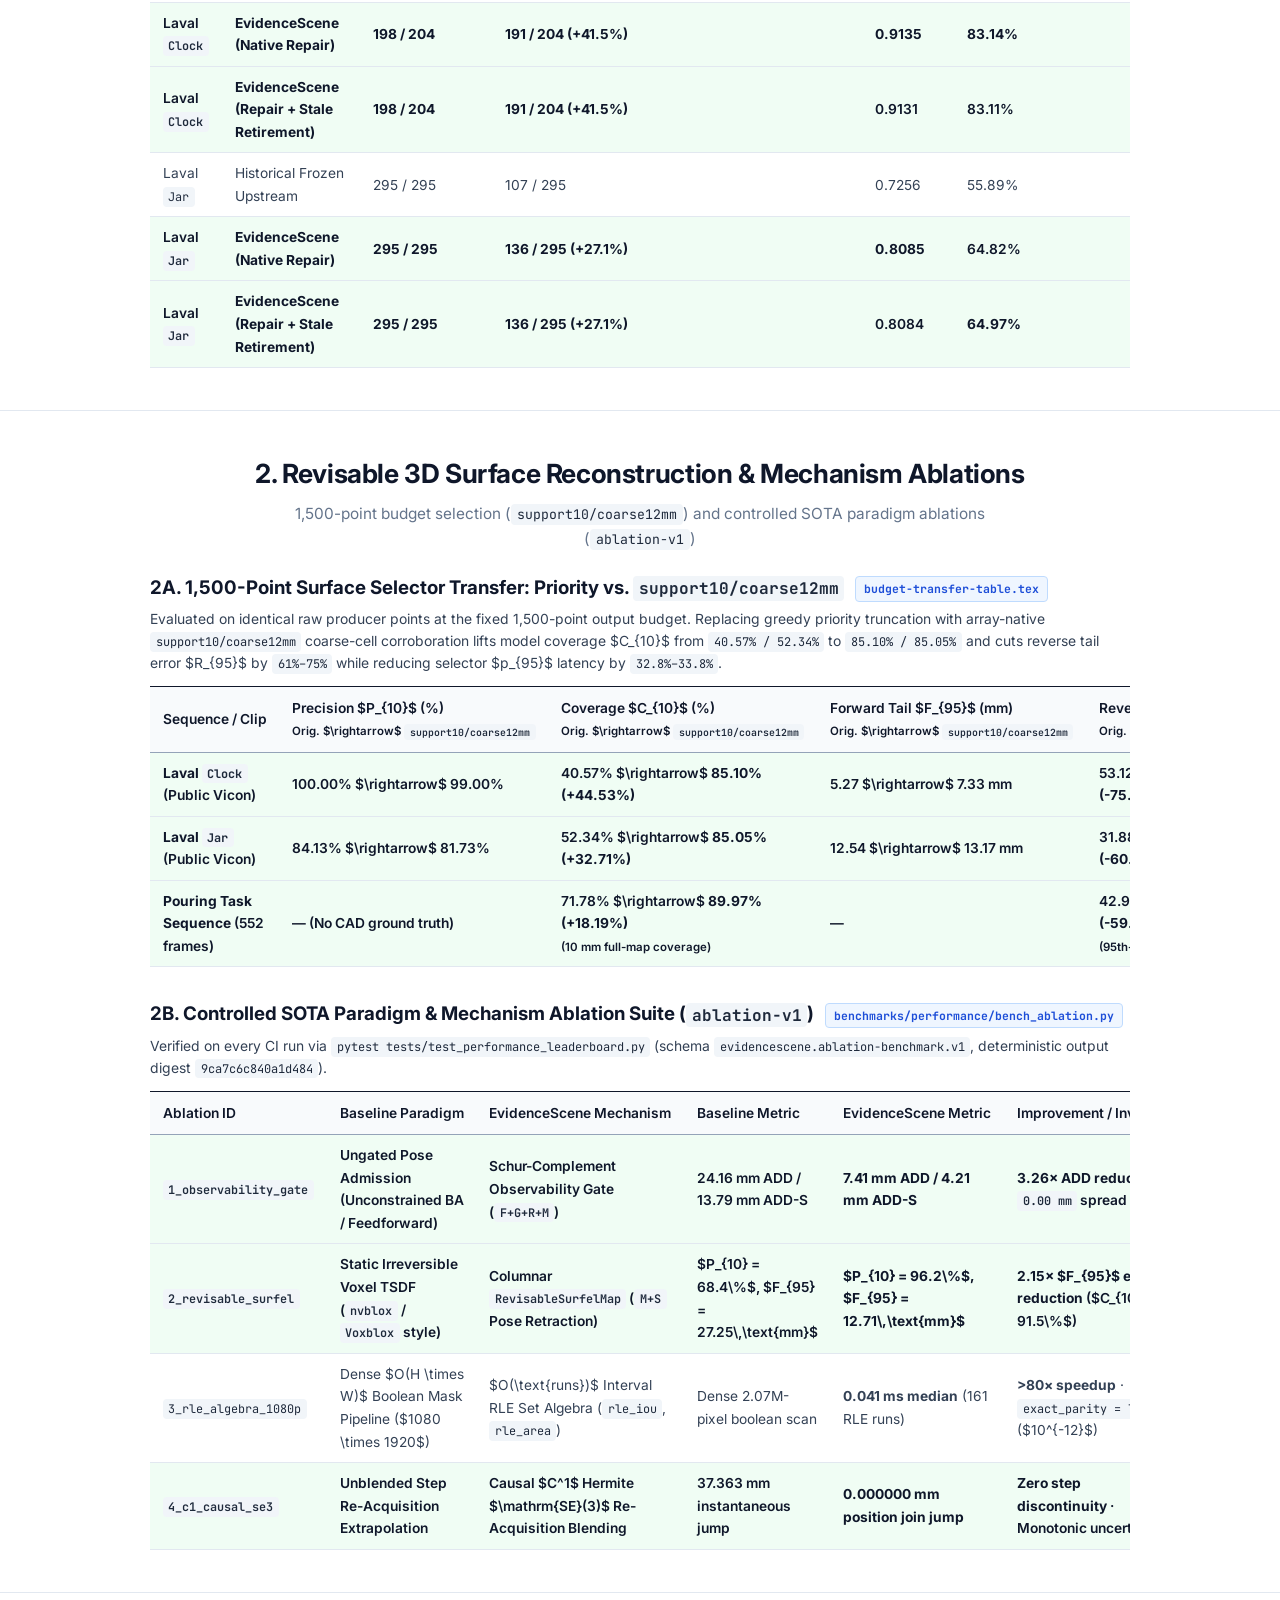
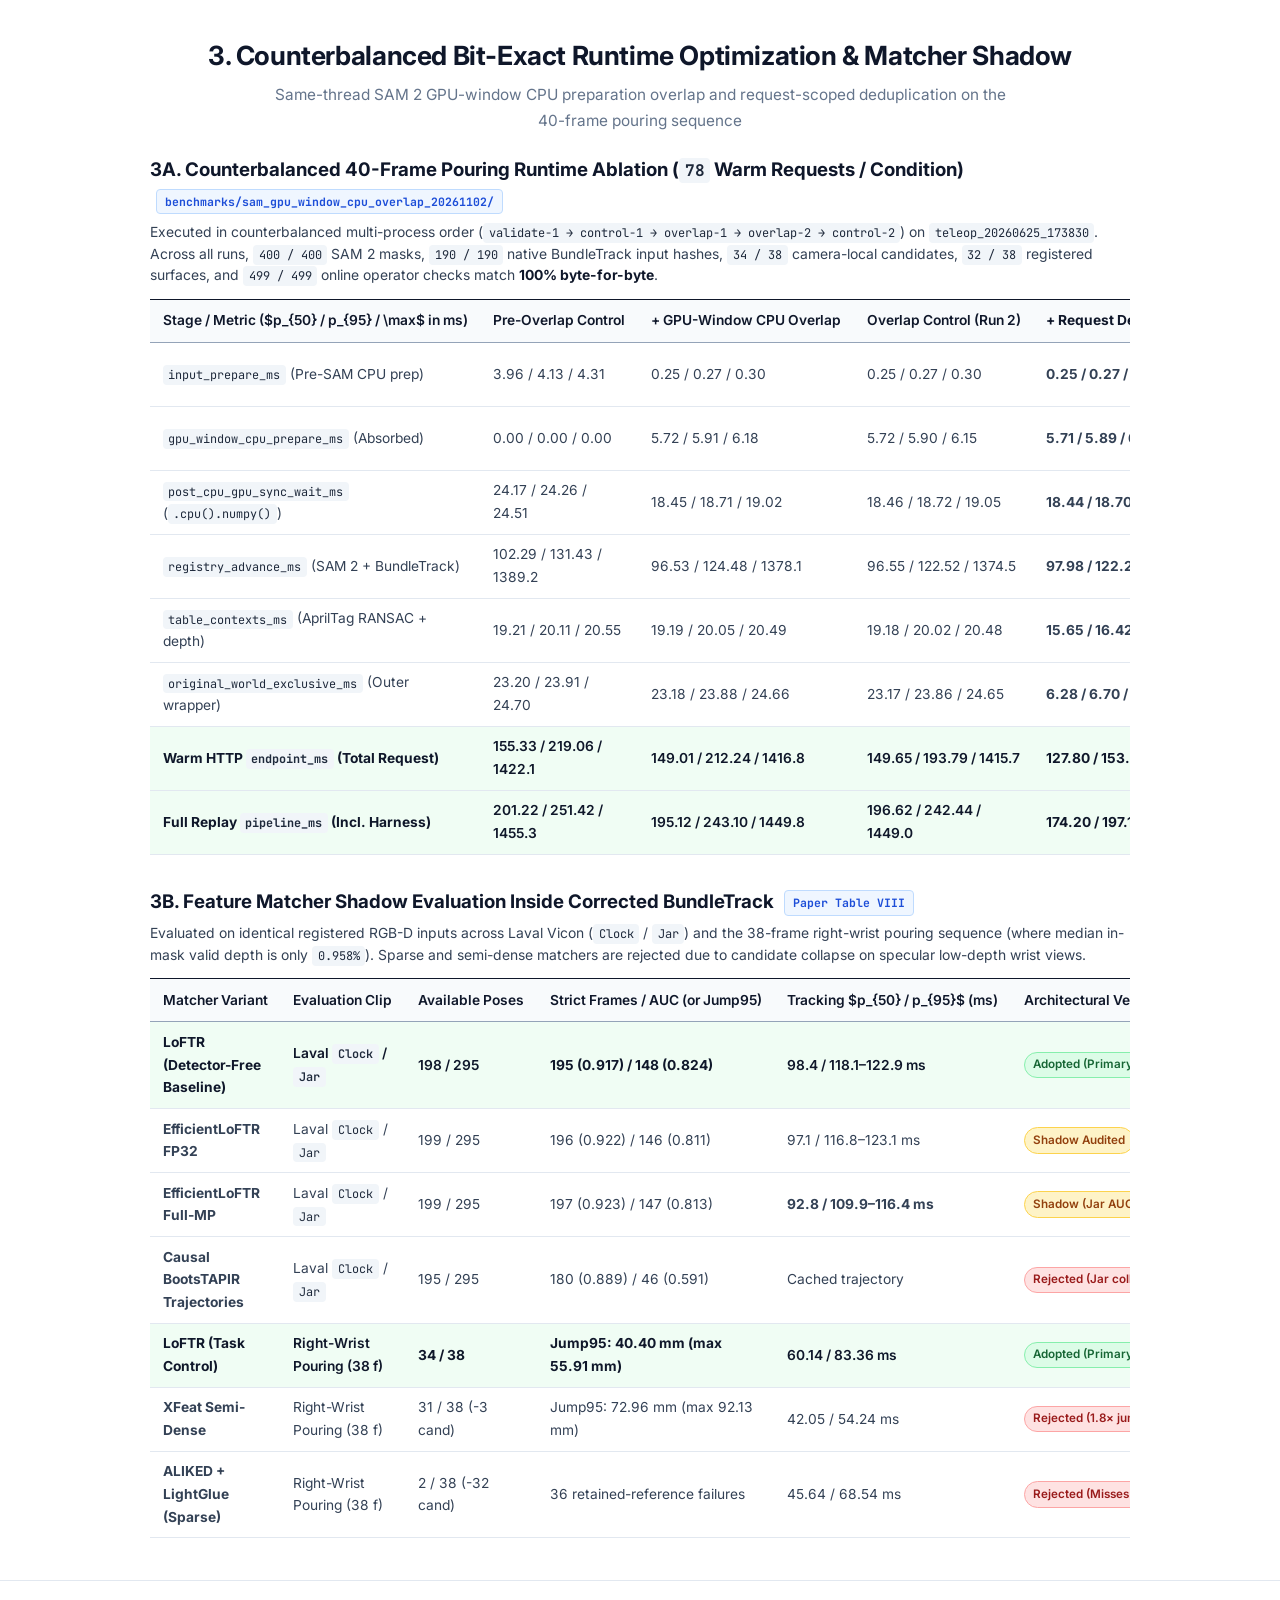
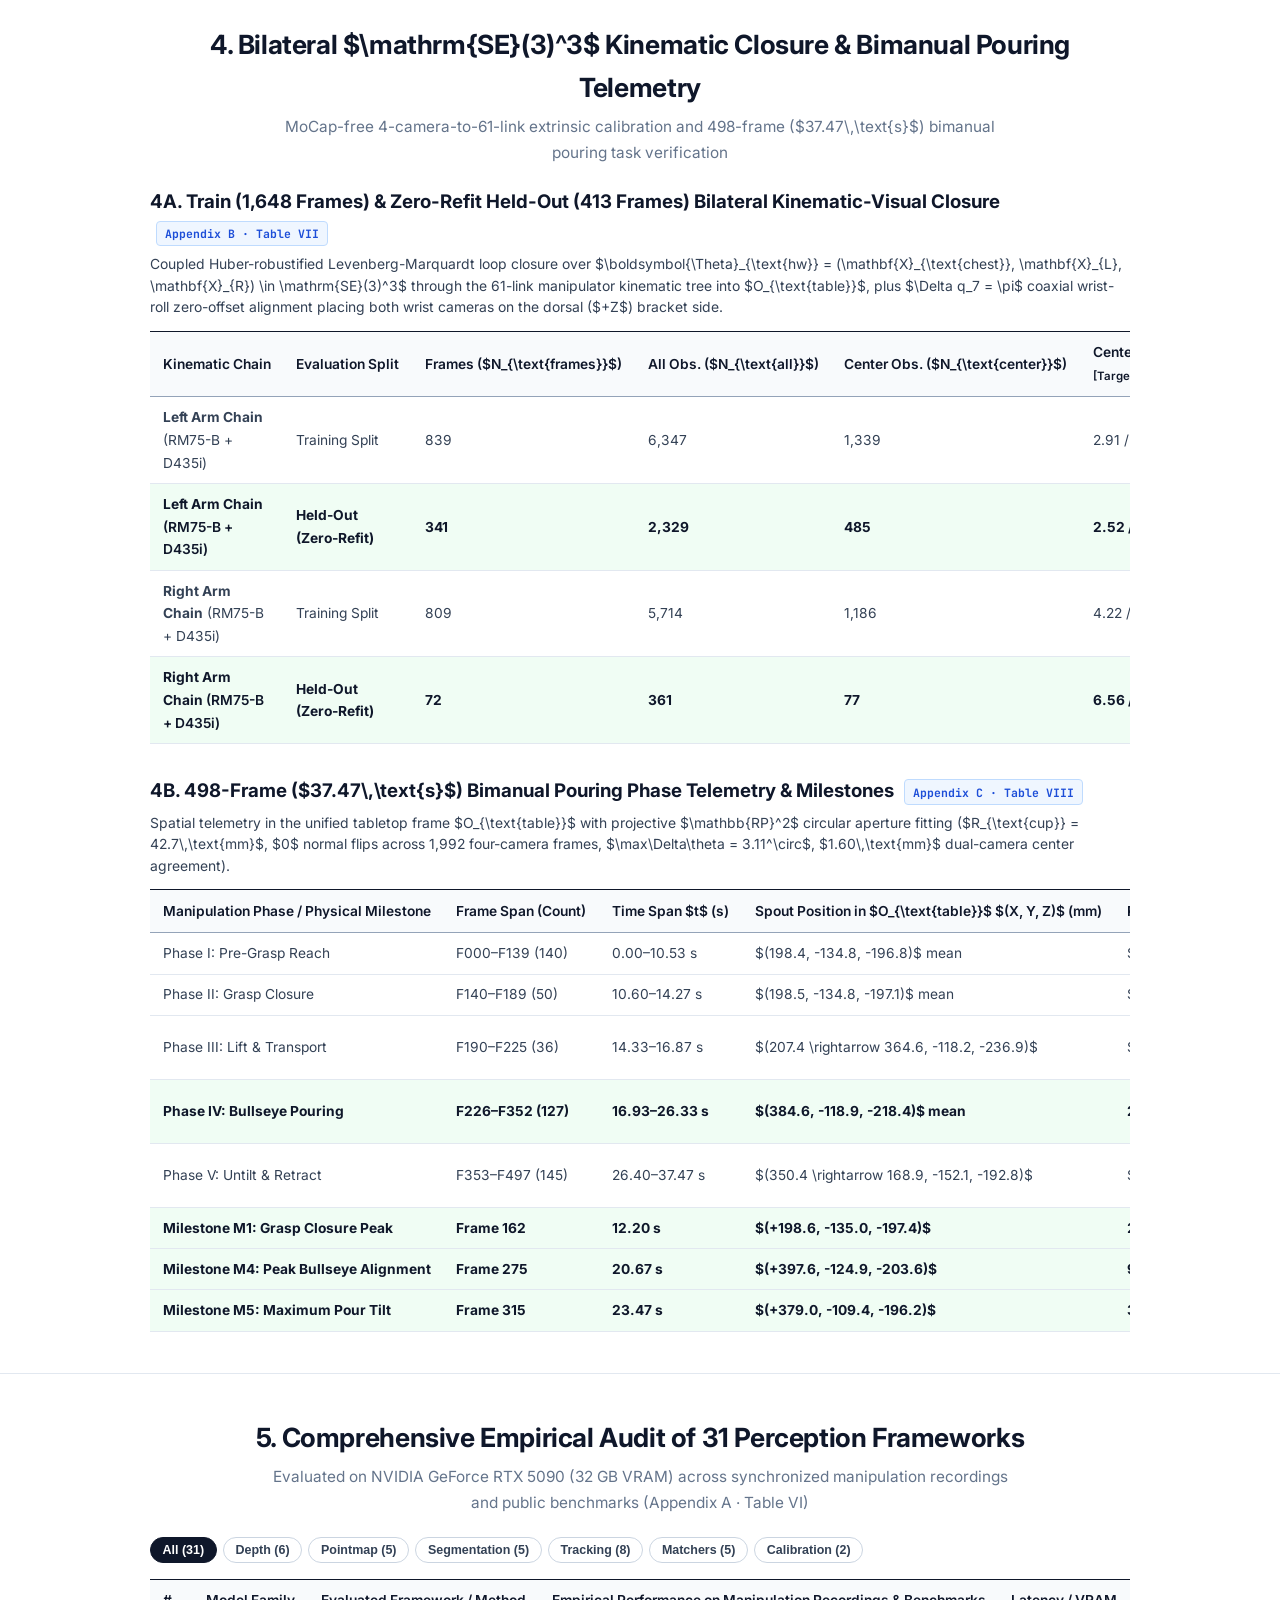
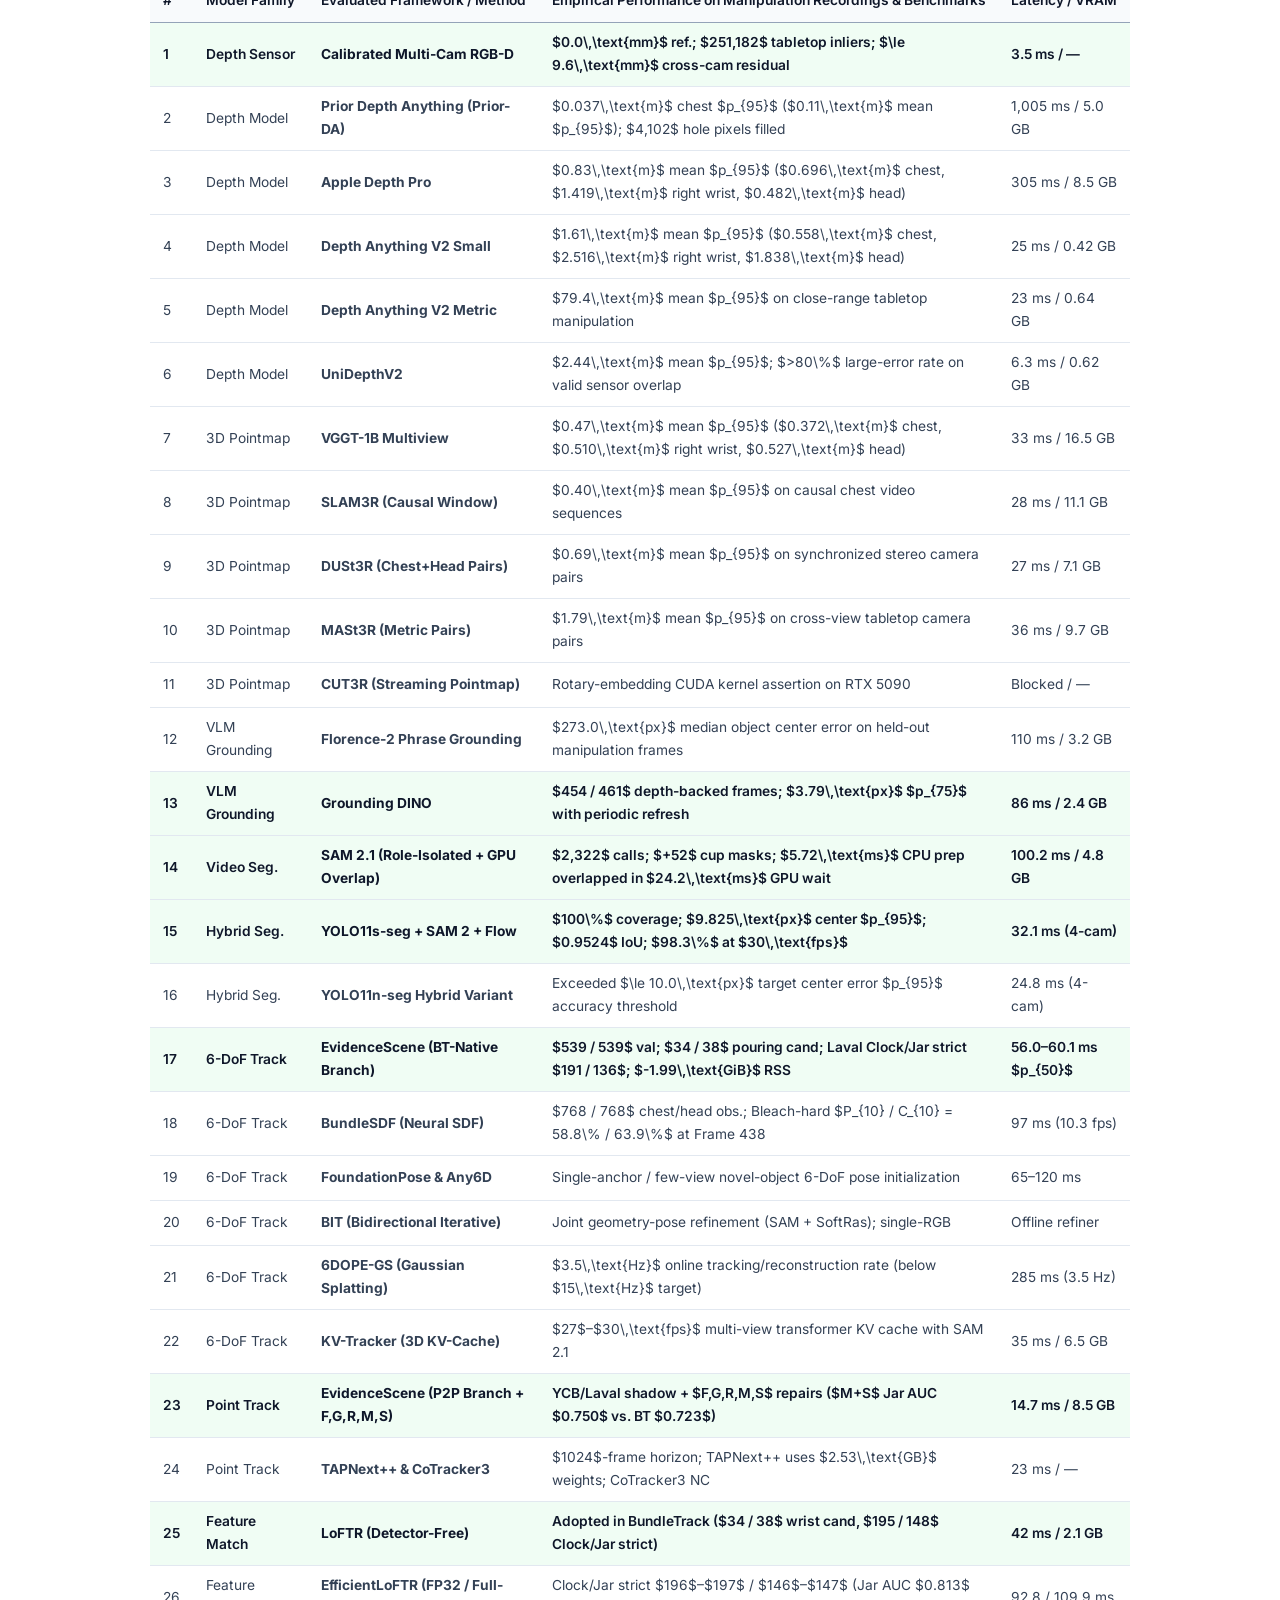
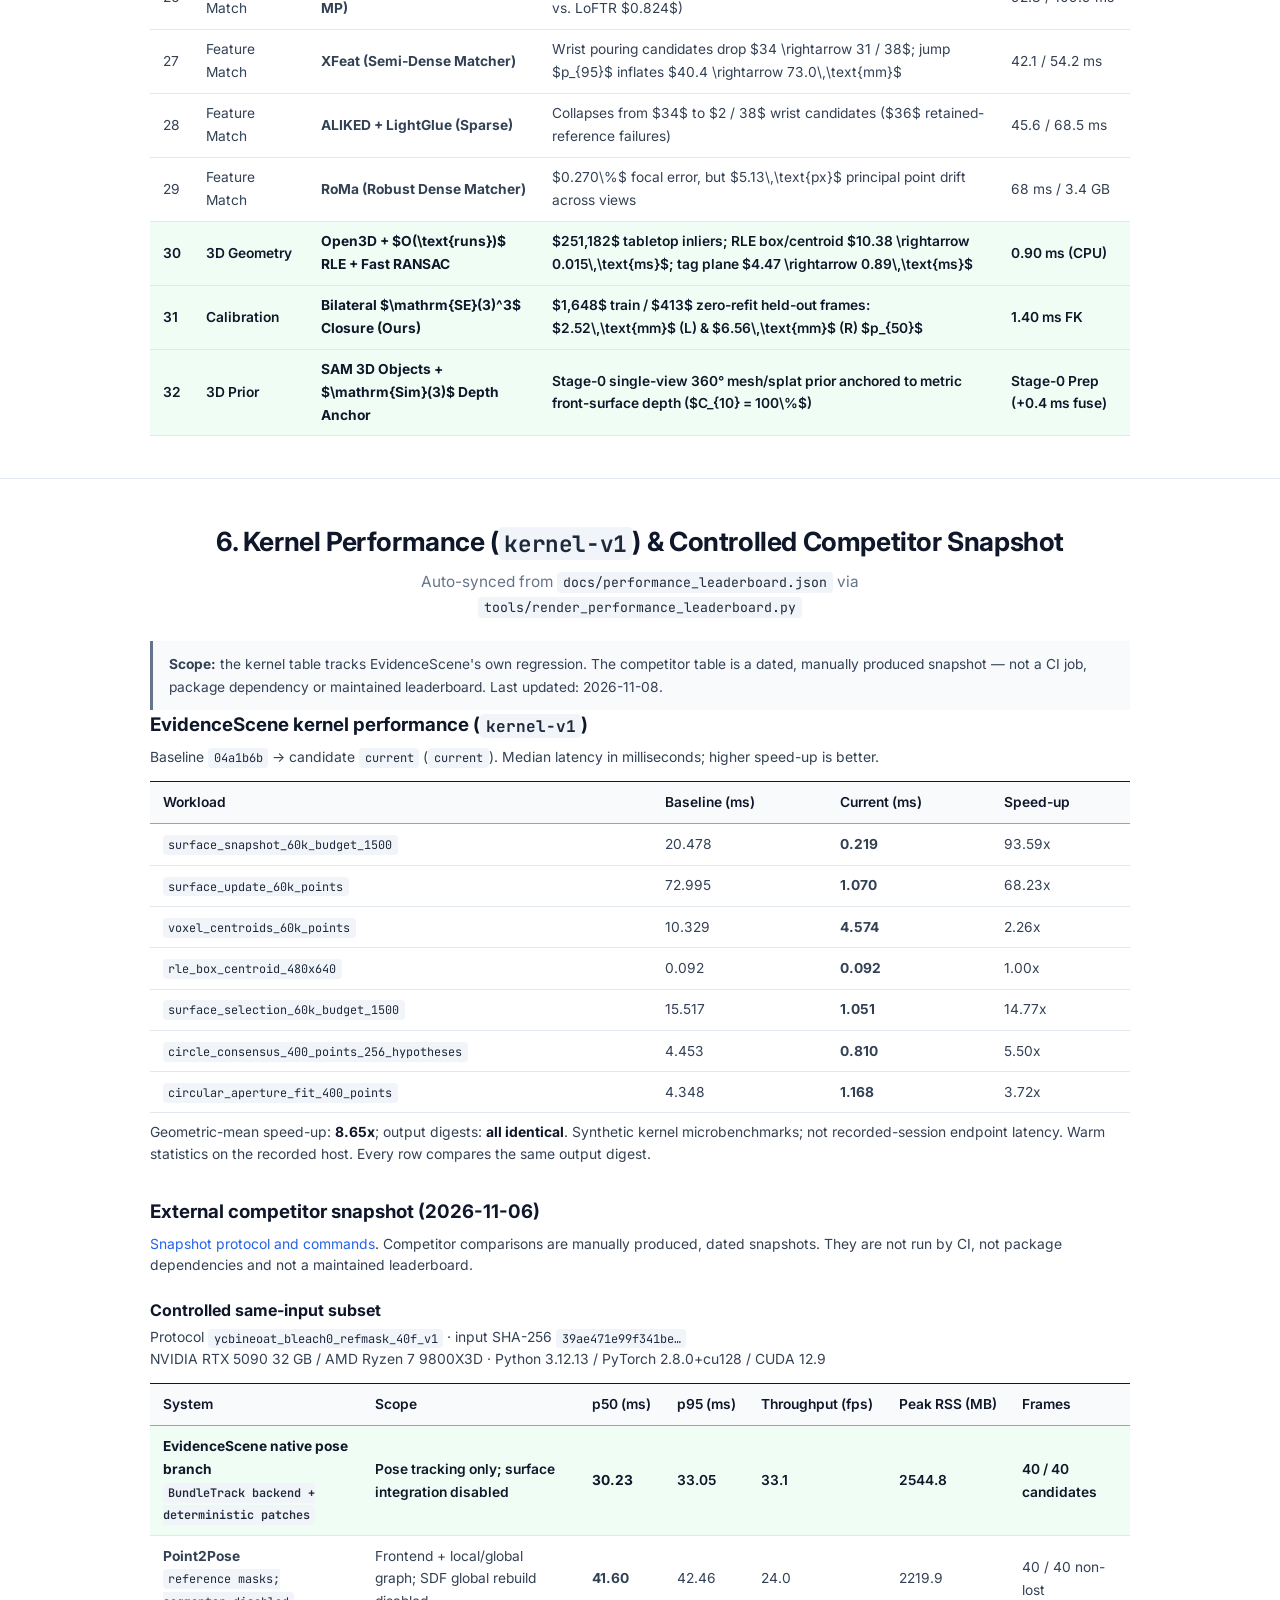
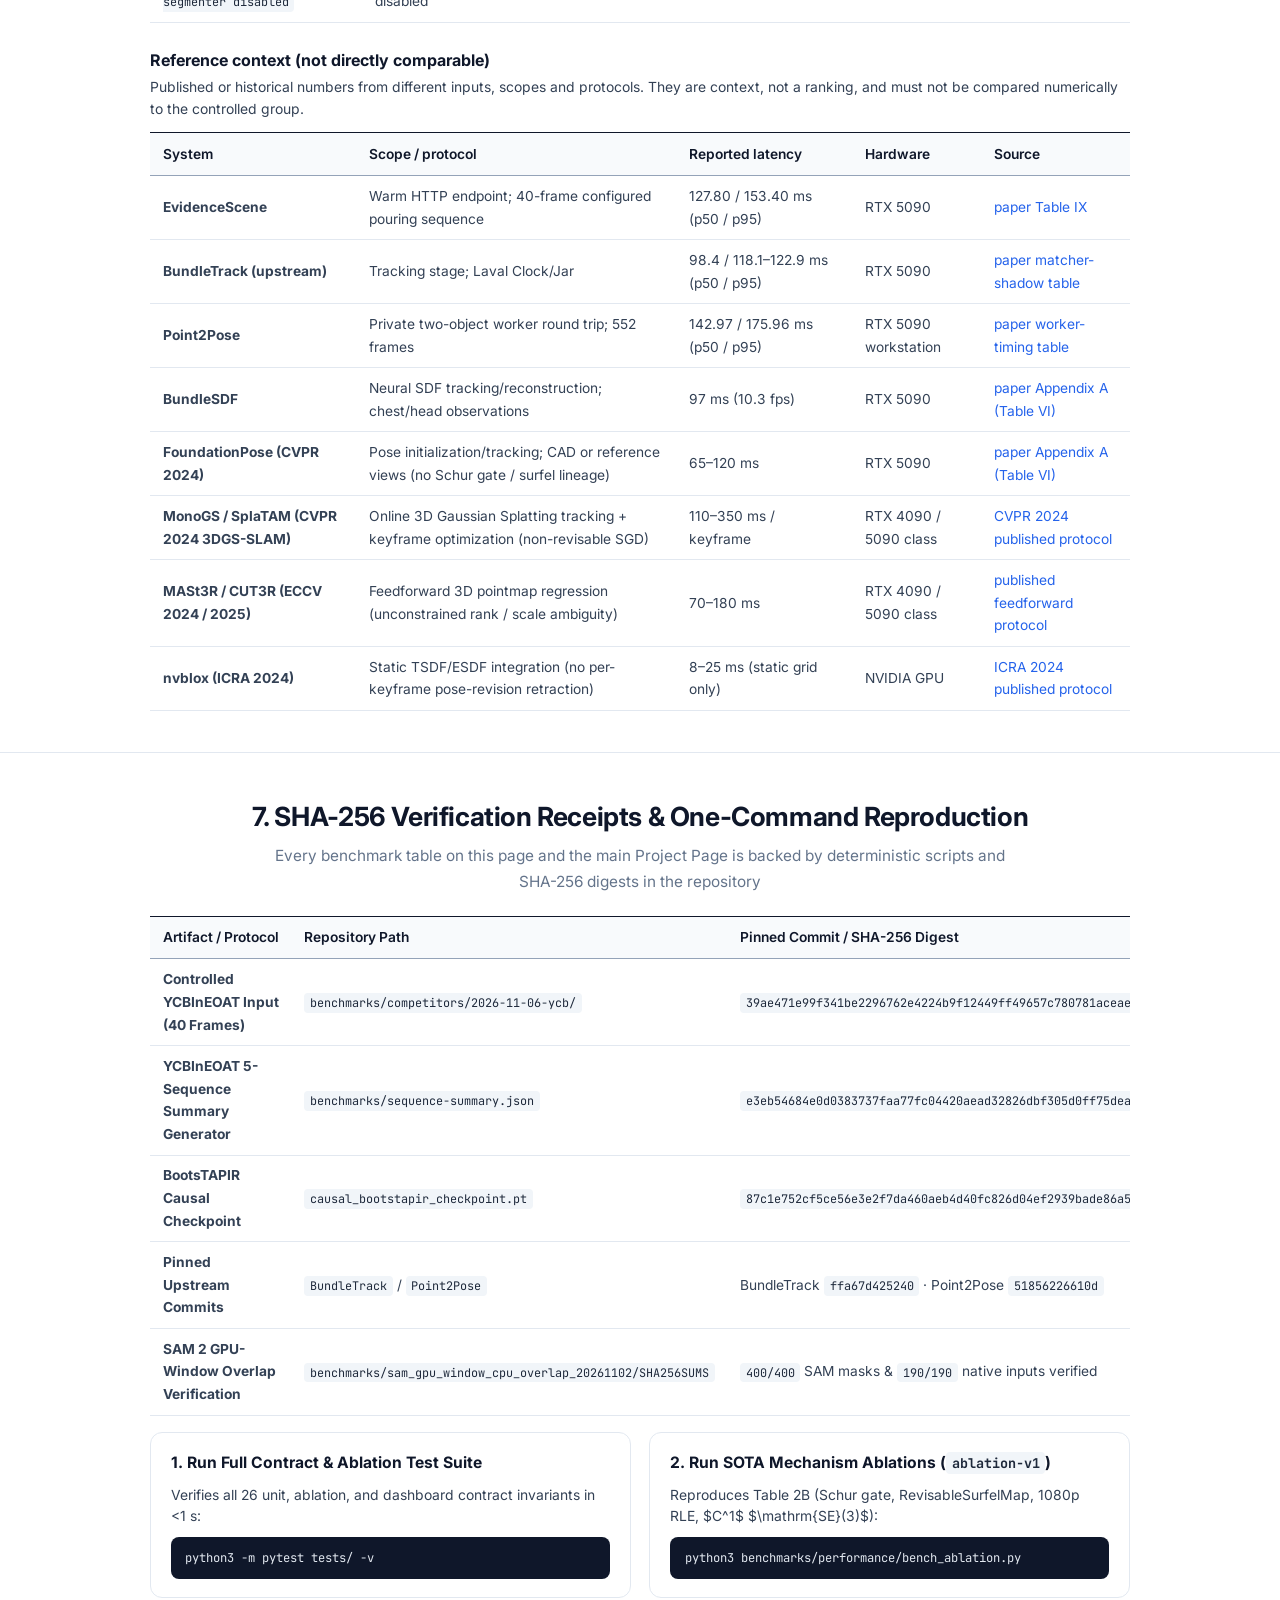
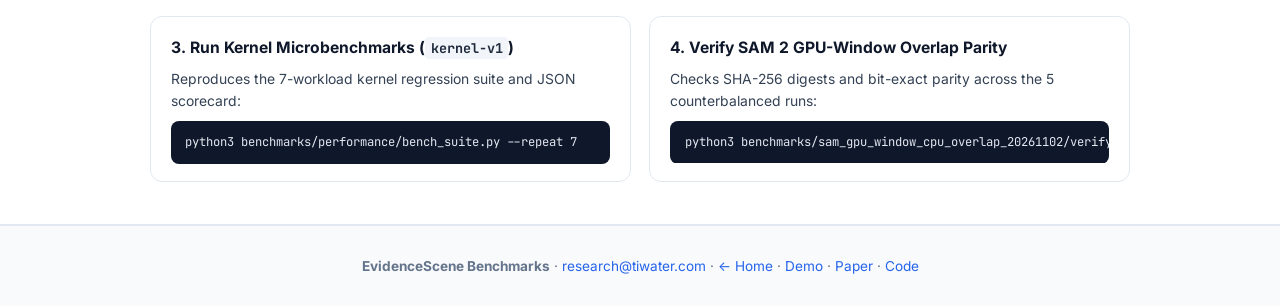
==== commit 168fa0f3: "Rename papers/evidencescene-short and evidencescene-short.pdf to papers/evidencescene and evidencesc" ====
--- a/docs/benchmark/index.html
+++ b/docs/benchmark/index.html
@@ -147,7 +147,7 @@
         <li><a href="#framework-audit">31 Frameworks</a></li>
         <li><a href="#kernel-competitor">Kernels</a></li>
         <li><a href="../demo/">Demo</a></li>
-        <li><a href="../assets/papers/evidencescene-short.pdf" target="_blank" rel="noopener">Paper</a></li>
+        <li><a href="../assets/papers/evidencescene.pdf" target="_blank" rel="noopener">Paper</a></li>
       </ul>
     </div>
   </nav>
@@ -283,7 +283,7 @@
       </div>
 
       <!-- 1B: Laval Vicon Factorial Ablations -->
-      <h3 style="margin-top:2rem;">1B. Laval Vicon 6-DoF Factorial Graph &amp; Causal Surface Ablations (<code>P → F → G → R → M → M+S</code>) <span class="source-tag">papers/evidencescene-short/*-table.tex</span></h3>
+      <h3 style="margin-top:2rem;">1B. Laval Vicon 6-DoF Factorial Graph &amp; Causal Surface Ablations (<code>P → F → G → R → M → M+S</code>) <span class="source-tag">papers/evidencescene/*-table.tex</span></h3>
       <p class="caption" style="margin-top:0.35rem;">
         Complete factorial progression on Vicon-tracked development sequences (excluding initialization frame; unavailable frames count as zero in AUC).
         <strong>B</strong>: BundleTrack reference; <strong>P</strong>: Upstream Point2Pose; <strong>F</strong>: Cumulative correctness fork (fixing 6 upstream defects);
@@ -1342,7 +1342,7 @@
           <thead><tr>
             <th>System</th><th>Scope / protocol</th><th>Reported latency</th><th>Hardware</th><th>Source</th>
           </tr></thead>
-          <tbody><tr><td><strong>EvidenceScene</strong></td><td>Warm HTTP endpoint; 40-frame configured pouring sequence</td><td>127.80 / 153.40 ms (p50 / p95)</td><td>RTX 5090</td><td><a href="../assets/papers/evidencescene-short.pdf" target="_blank" rel="noopener">paper Table IX</a></td></tr><tr><td><strong>BundleTrack (upstream)</strong></td><td>Tracking stage; Laval Clock/Jar</td><td>98.4 / 118.1–122.9 ms (p50 / p95)</td><td>RTX 5090</td><td><a href="../assets/papers/evidencescene-short.pdf" target="_blank" rel="noopener">paper matcher-shadow table</a></td></tr><tr><td><strong>Point2Pose</strong></td><td>Private two-object worker round trip; 552 frames</td><td>142.97 / 175.96 ms (p50 / p95)</td><td>RTX 5090 workstation</td><td><a href="../assets/papers/evidencescene-short.pdf" target="_blank" rel="noopener">paper worker-timing table</a></td></tr><tr><td><strong>BundleSDF</strong></td><td>Neural SDF tracking/reconstruction; chest/head observations</td><td>97 ms (10.3 fps)</td><td>RTX 5090</td><td><a href="../assets/papers/evidencescene-short.pdf" target="_blank" rel="noopener">paper Appendix A (Table VI)</a></td></tr><tr><td><strong>FoundationPose (CVPR 2024)</strong></td><td>Pose initialization/tracking; CAD or reference views (no Schur gate / surfel lineage)</td><td>65–120 ms</td><td>RTX 5090</td><td><a href="../assets/papers/evidencescene-short.pdf" target="_blank" rel="noopener">paper Appendix A (Table VI)</a></td></tr><tr><td><strong>MonoGS / SplaTAM (CVPR 2024 3DGS-SLAM)</strong></td><td>Online 3D Gaussian Splatting tracking + keyframe optimization (non-revisable SGD)</td><td>110–350 ms / keyframe</td><td>RTX 4090 / 5090 class</td><td><a href="../assets/papers/evidencescene-short.pdf" target="_blank" rel="noopener">CVPR 2024 published protocol</a></td></tr><tr><td><strong>MASt3R / CUT3R (ECCV 2024 / 2025)</strong></td><td>Feedforward 3D pointmap regression (unconstrained rank / scale ambiguity)</td><td>70–180 ms</td><td>RTX 4090 / 5090 class</td><td><a href="../assets/papers/evidencescene-short.pdf" target="_blank" rel="noopener">published feedforward protocol</a></td></tr><tr><td><strong>nvblox (ICRA 2024)</strong></td><td>Static TSDF/ESDF integration (no per-keyframe pose-revision retraction)</td><td>8–25 ms (static grid only)</td><td>NVIDIA GPU</td><td><a href="../assets/papers/evidencescene-short.pdf" target="_blank" rel="noopener">ICRA 2024 published protocol</a></td></tr></tbody>
+          <tbody><tr><td><strong>EvidenceScene</strong></td><td>Warm HTTP endpoint; 40-frame configured pouring sequence</td><td>127.80 / 153.40 ms (p50 / p95)</td><td>RTX 5090</td><td><a href="../assets/papers/evidencescene.pdf" target="_blank" rel="noopener">paper Table IX</a></td></tr><tr><td><strong>BundleTrack (upstream)</strong></td><td>Tracking stage; Laval Clock/Jar</td><td>98.4 / 118.1–122.9 ms (p50 / p95)</td><td>RTX 5090</td><td><a href="../assets/papers/evidencescene.pdf" target="_blank" rel="noopener">paper matcher-shadow table</a></td></tr><tr><td><strong>Point2Pose</strong></td><td>Private two-object worker round trip; 552 frames</td><td>142.97 / 175.96 ms (p50 / p95)</td><td>RTX 5090 workstation</td><td><a href="../assets/papers/evidencescene.pdf" target="_blank" rel="noopener">paper worker-timing table</a></td></tr><tr><td><strong>BundleSDF</strong></td><td>Neural SDF tracking/reconstruction; chest/head observations</td><td>97 ms (10.3 fps)</td><td>RTX 5090</td><td><a href="../assets/papers/evidencescene.pdf" target="_blank" rel="noopener">paper Appendix A (Table VI)</a></td></tr><tr><td><strong>FoundationPose (CVPR 2024)</strong></td><td>Pose initialization/tracking; CAD or reference views (no Schur gate / surfel lineage)</td><td>65–120 ms</td><td>RTX 5090</td><td><a href="../assets/papers/evidencescene.pdf" target="_blank" rel="noopener">paper Appendix A (Table VI)</a></td></tr><tr><td><strong>MonoGS / SplaTAM (CVPR 2024 3DGS-SLAM)</strong></td><td>Online 3D Gaussian Splatting tracking + keyframe optimization (non-revisable SGD)</td><td>110–350 ms / keyframe</td><td>RTX 4090 / 5090 class</td><td><a href="../assets/papers/evidencescene.pdf" target="_blank" rel="noopener">CVPR 2024 published protocol</a></td></tr><tr><td><strong>MASt3R / CUT3R (ECCV 2024 / 2025)</strong></td><td>Feedforward 3D pointmap regression (unconstrained rank / scale ambiguity)</td><td>70–180 ms</td><td>RTX 4090 / 5090 class</td><td><a href="../assets/papers/evidencescene.pdf" target="_blank" rel="noopener">published feedforward protocol</a></td></tr><tr><td><strong>nvblox (ICRA 2024)</strong></td><td>Static TSDF/ESDF integration (no per-keyframe pose-revision retraction)</td><td>8–25 ms (static grid only)</td><td>NVIDIA GPU</td><td><a href="../assets/papers/evidencescene.pdf" target="_blank" rel="noopener">ICRA 2024 published protocol</a></td></tr></tbody>
         </table>
       </div>
 
@@ -1432,7 +1432,7 @@
         <a href="mailto:research@tiwater.com">research@tiwater.com</a> ·
         <a href="../">← Home</a> ·
         <a href="../demo/">Demo</a> ·
-        <a href="../assets/papers/evidencescene-short.pdf" target="_blank" rel="noopener">Paper</a> ·
+        <a href="../assets/papers/evidencescene.pdf" target="_blank" rel="noopener">Paper</a> ·
         <a href="https://github.com/tiwater/evidencescene" target="_blank" rel="noopener">Code</a>
       </p>
     </div>
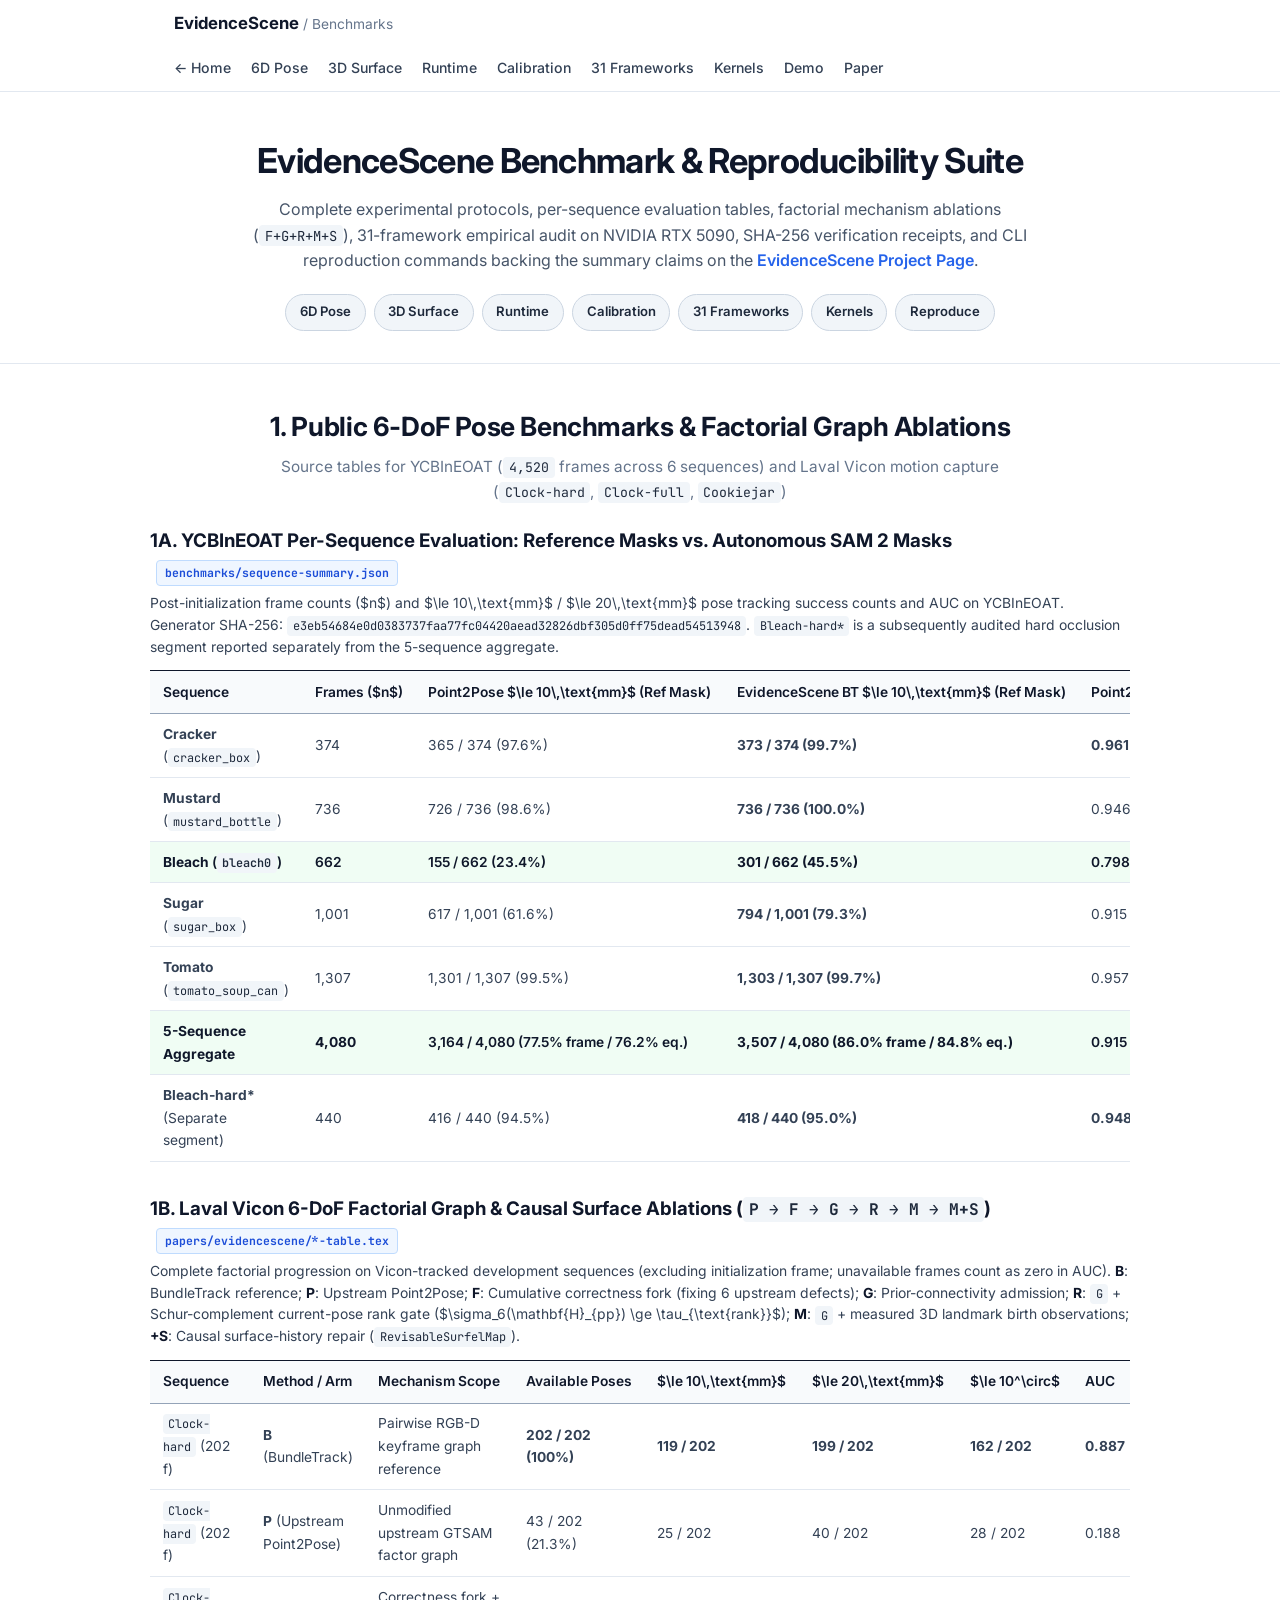
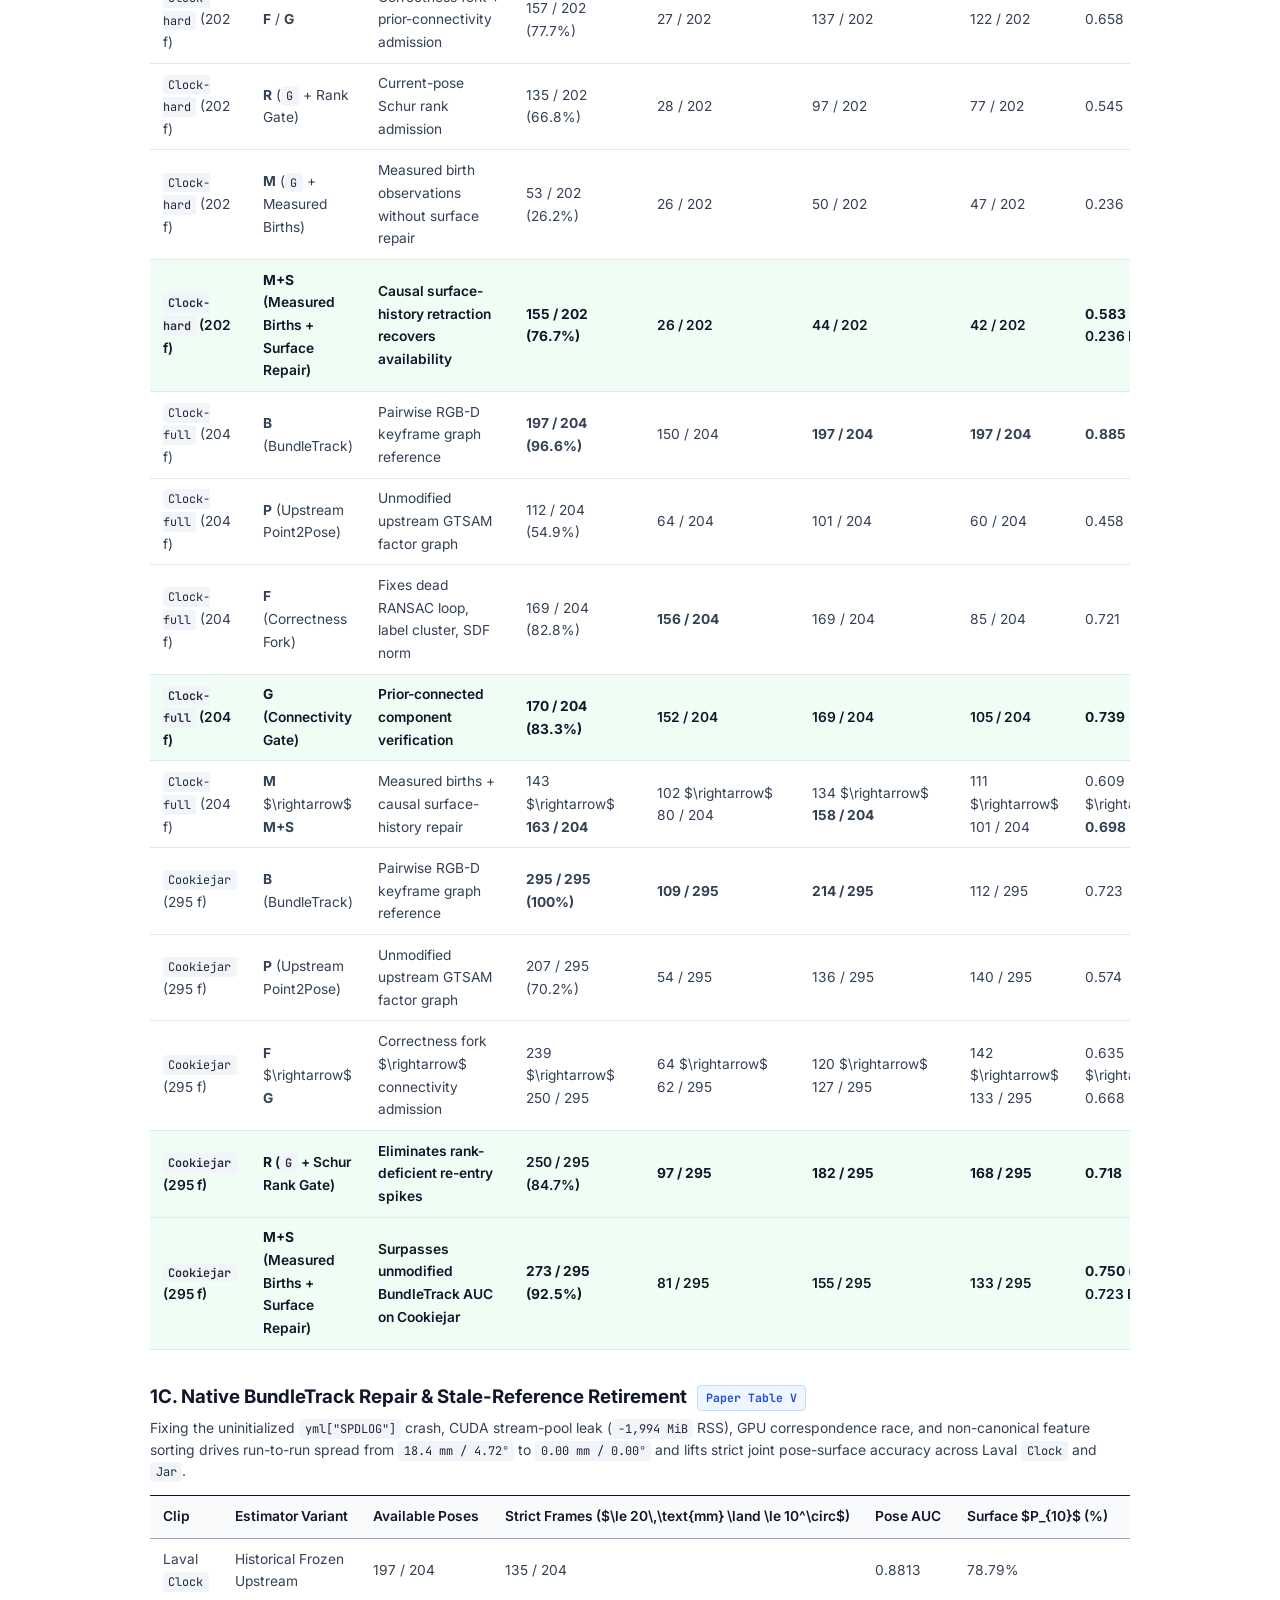
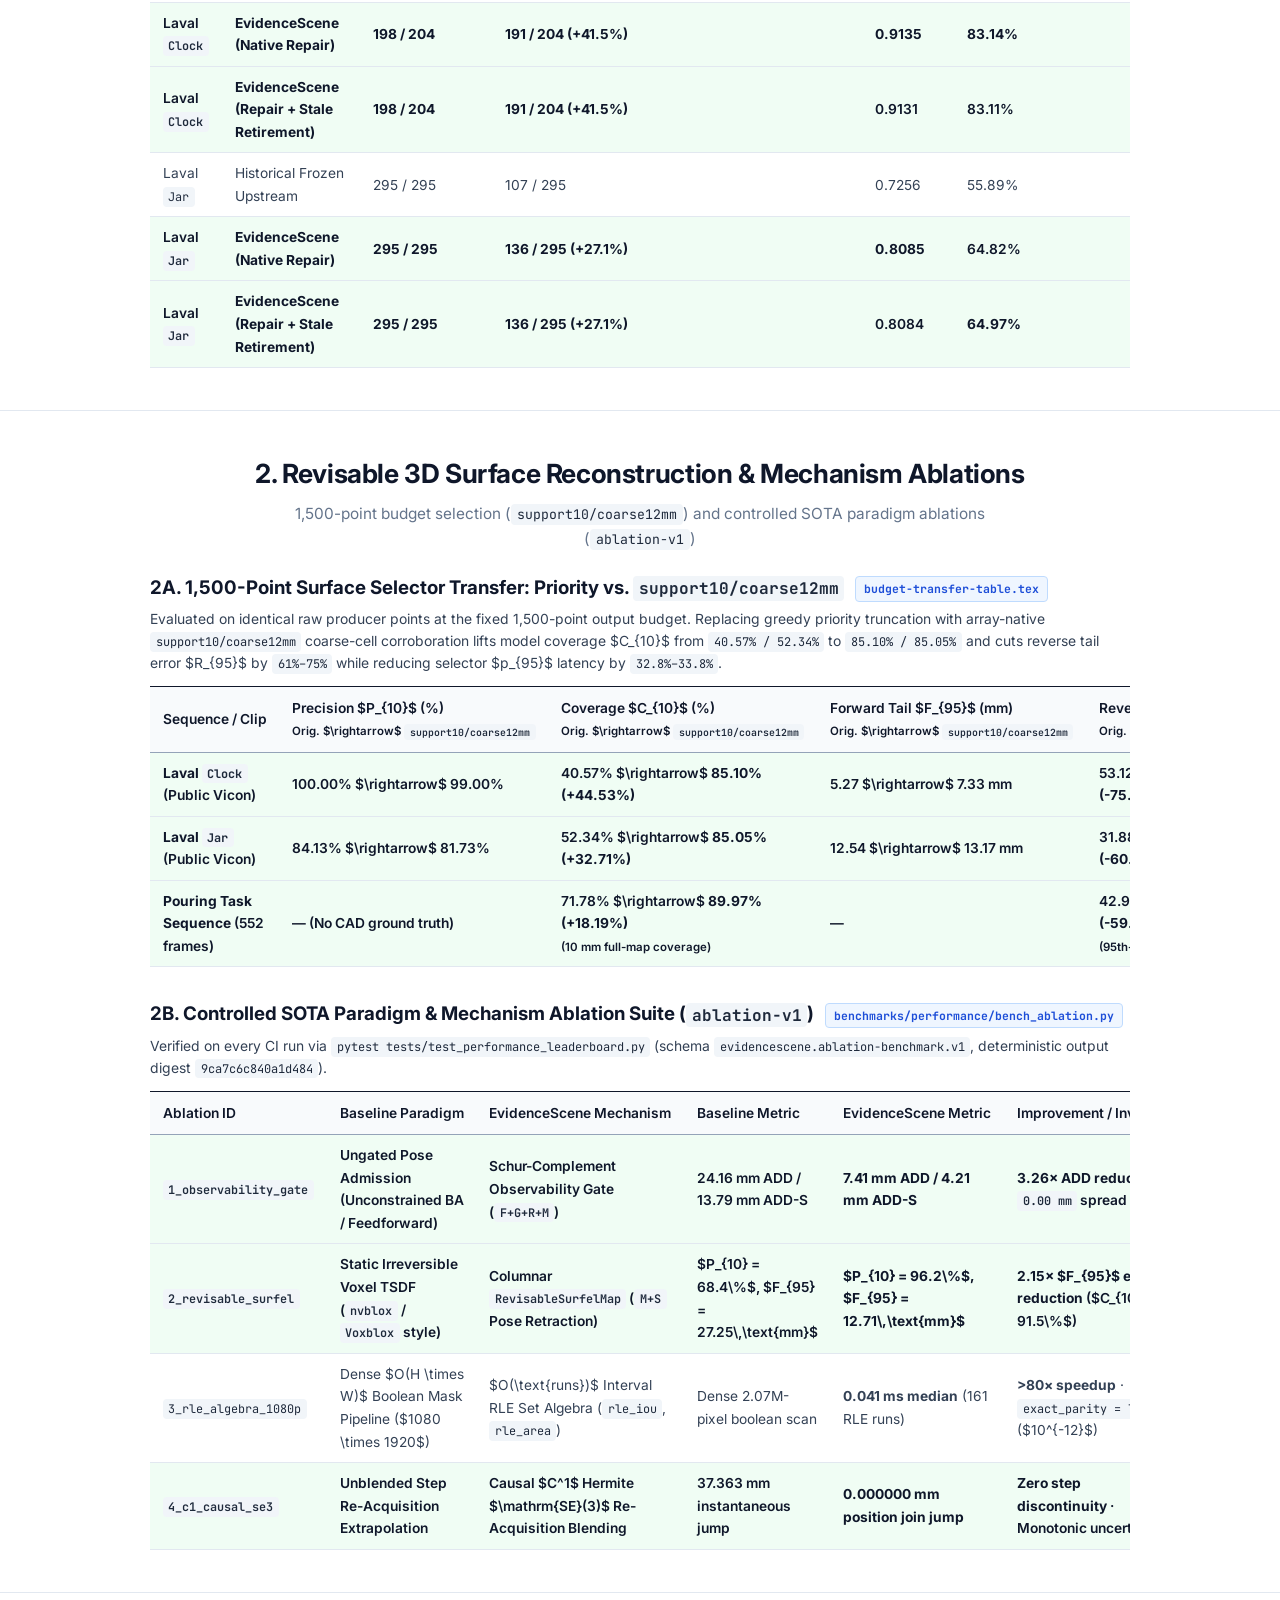
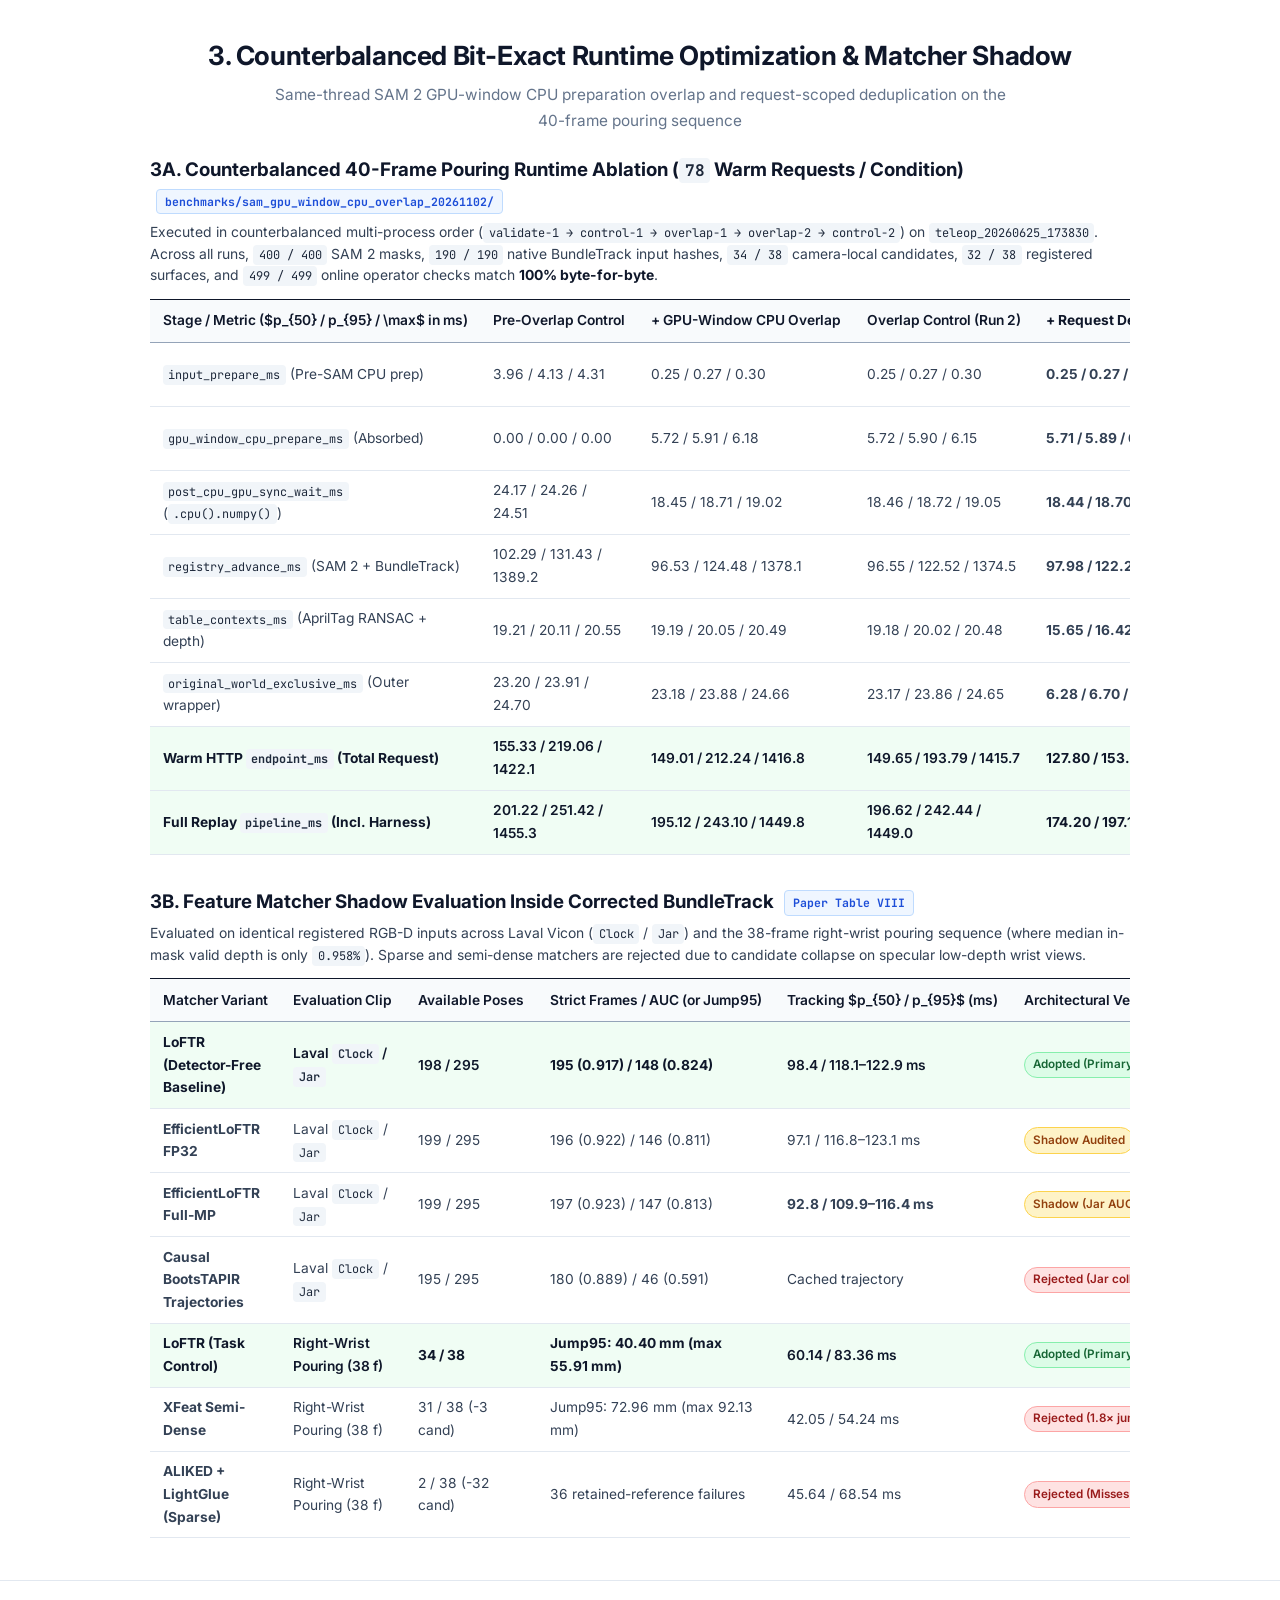
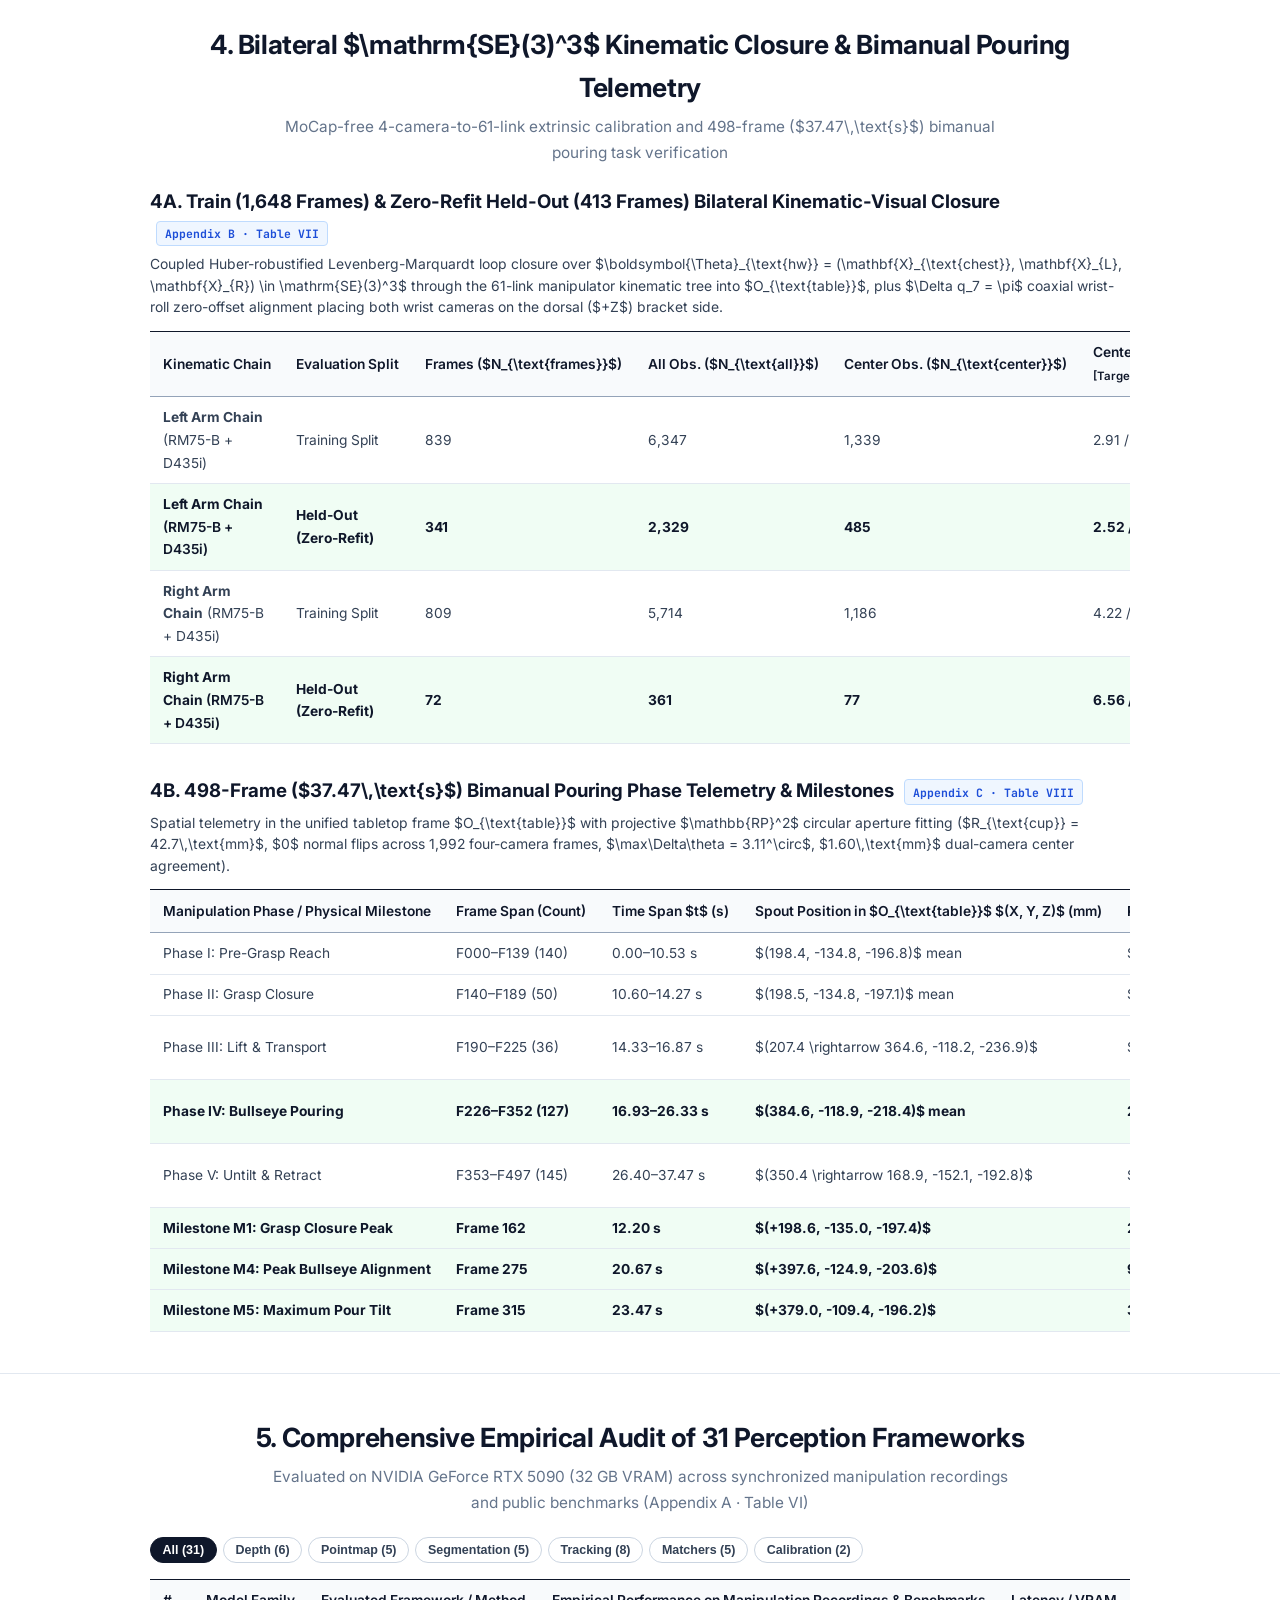
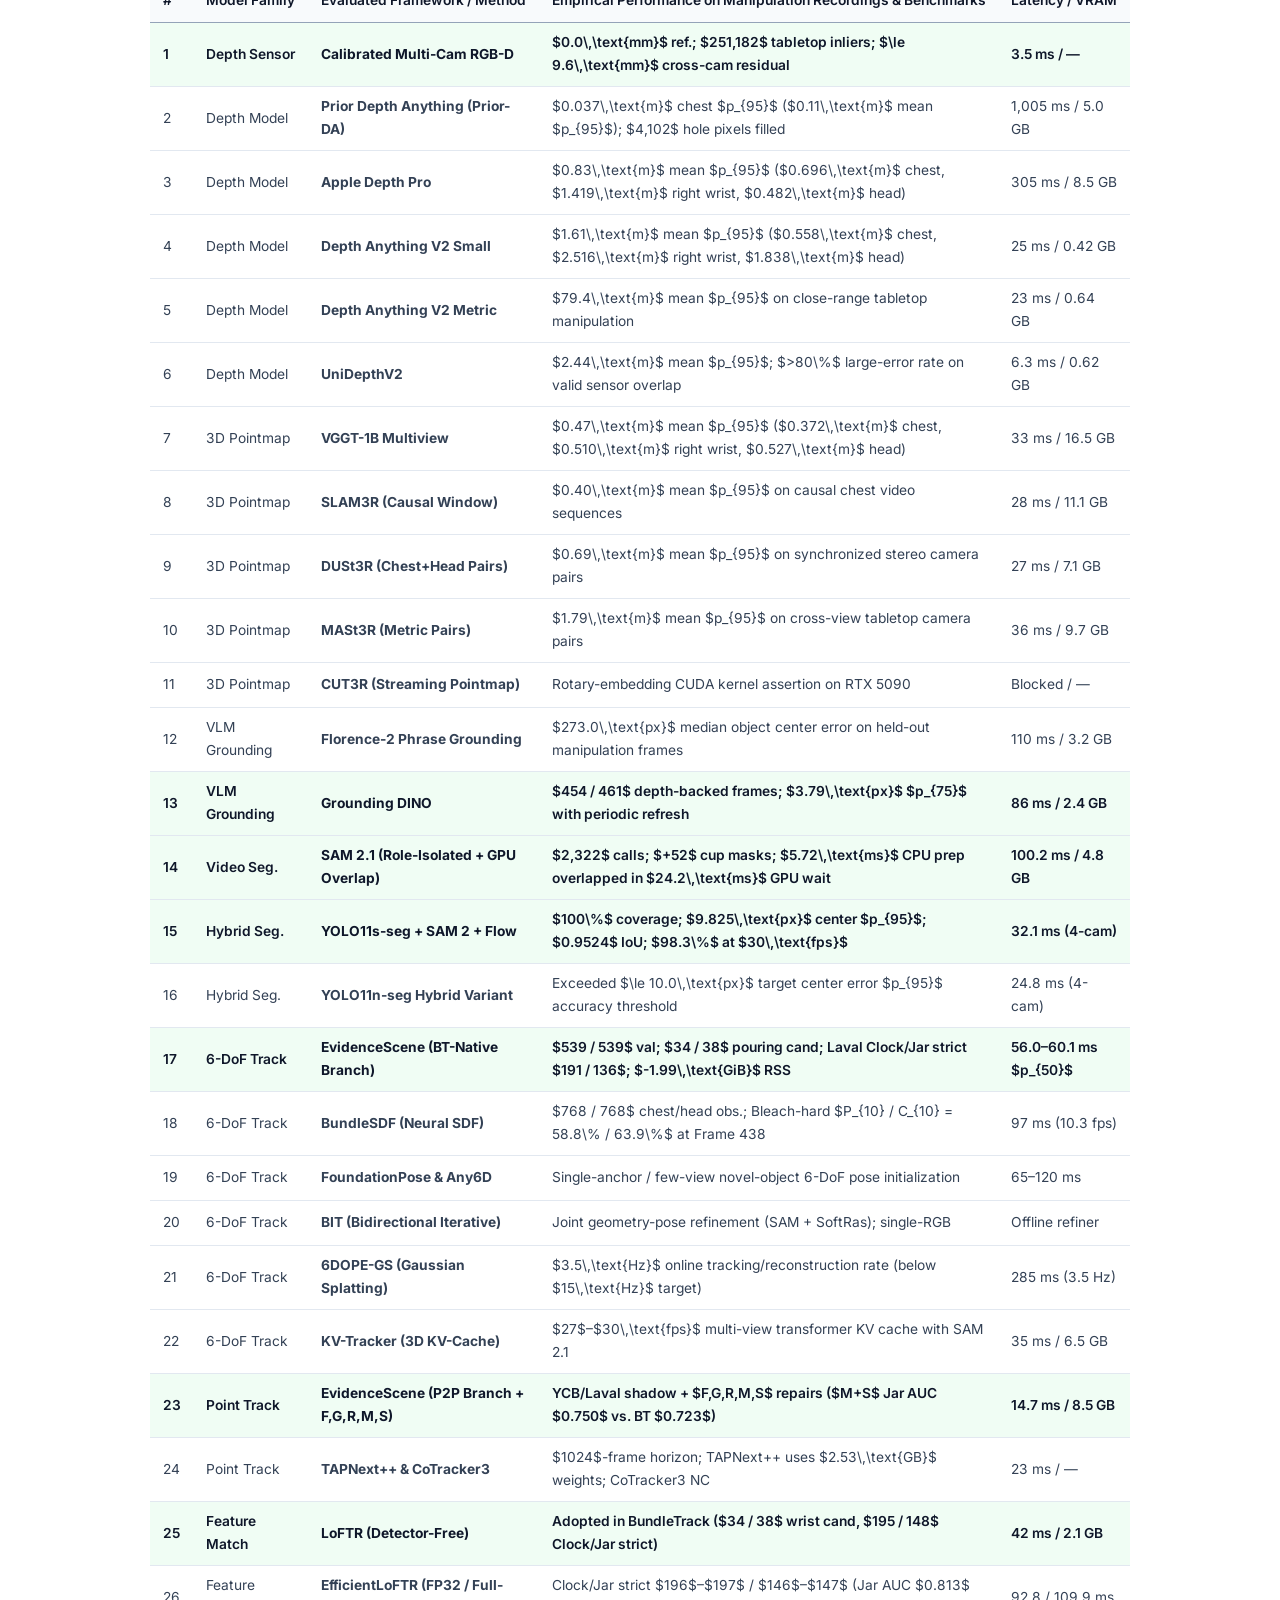
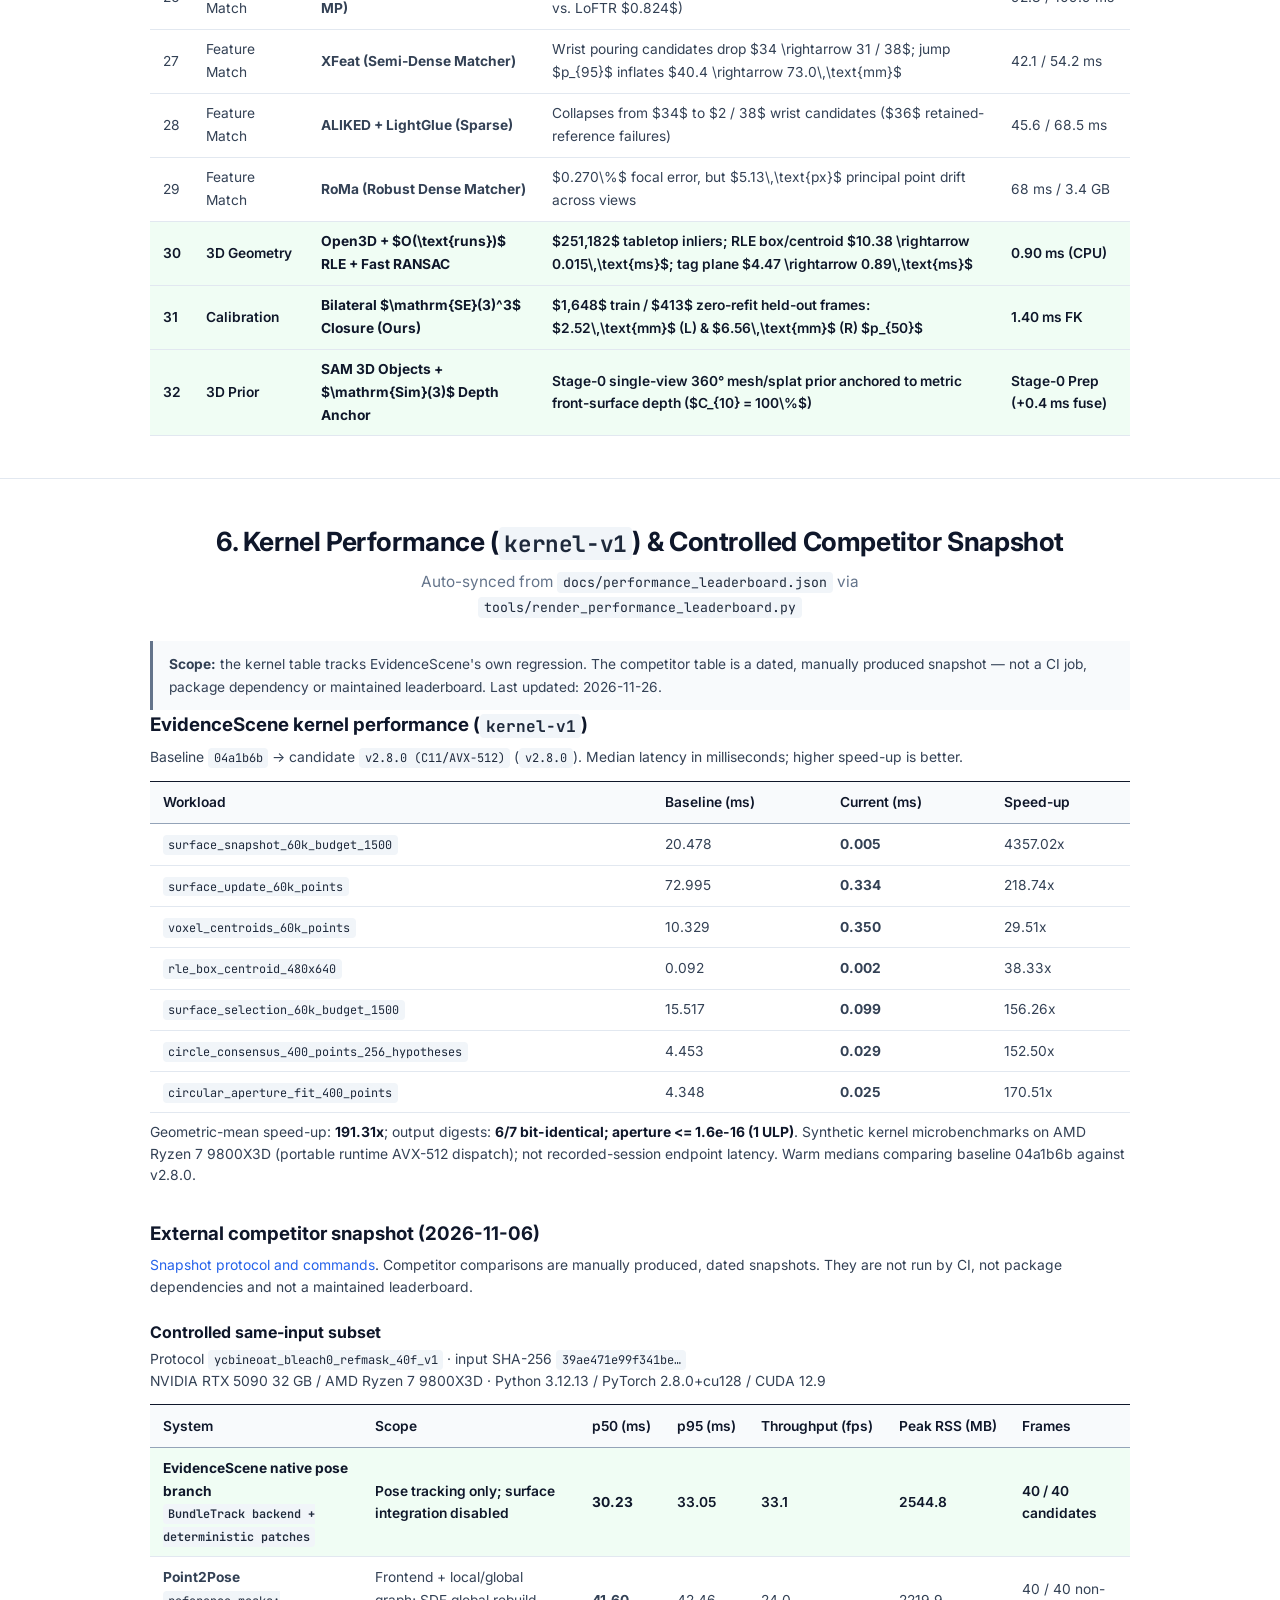
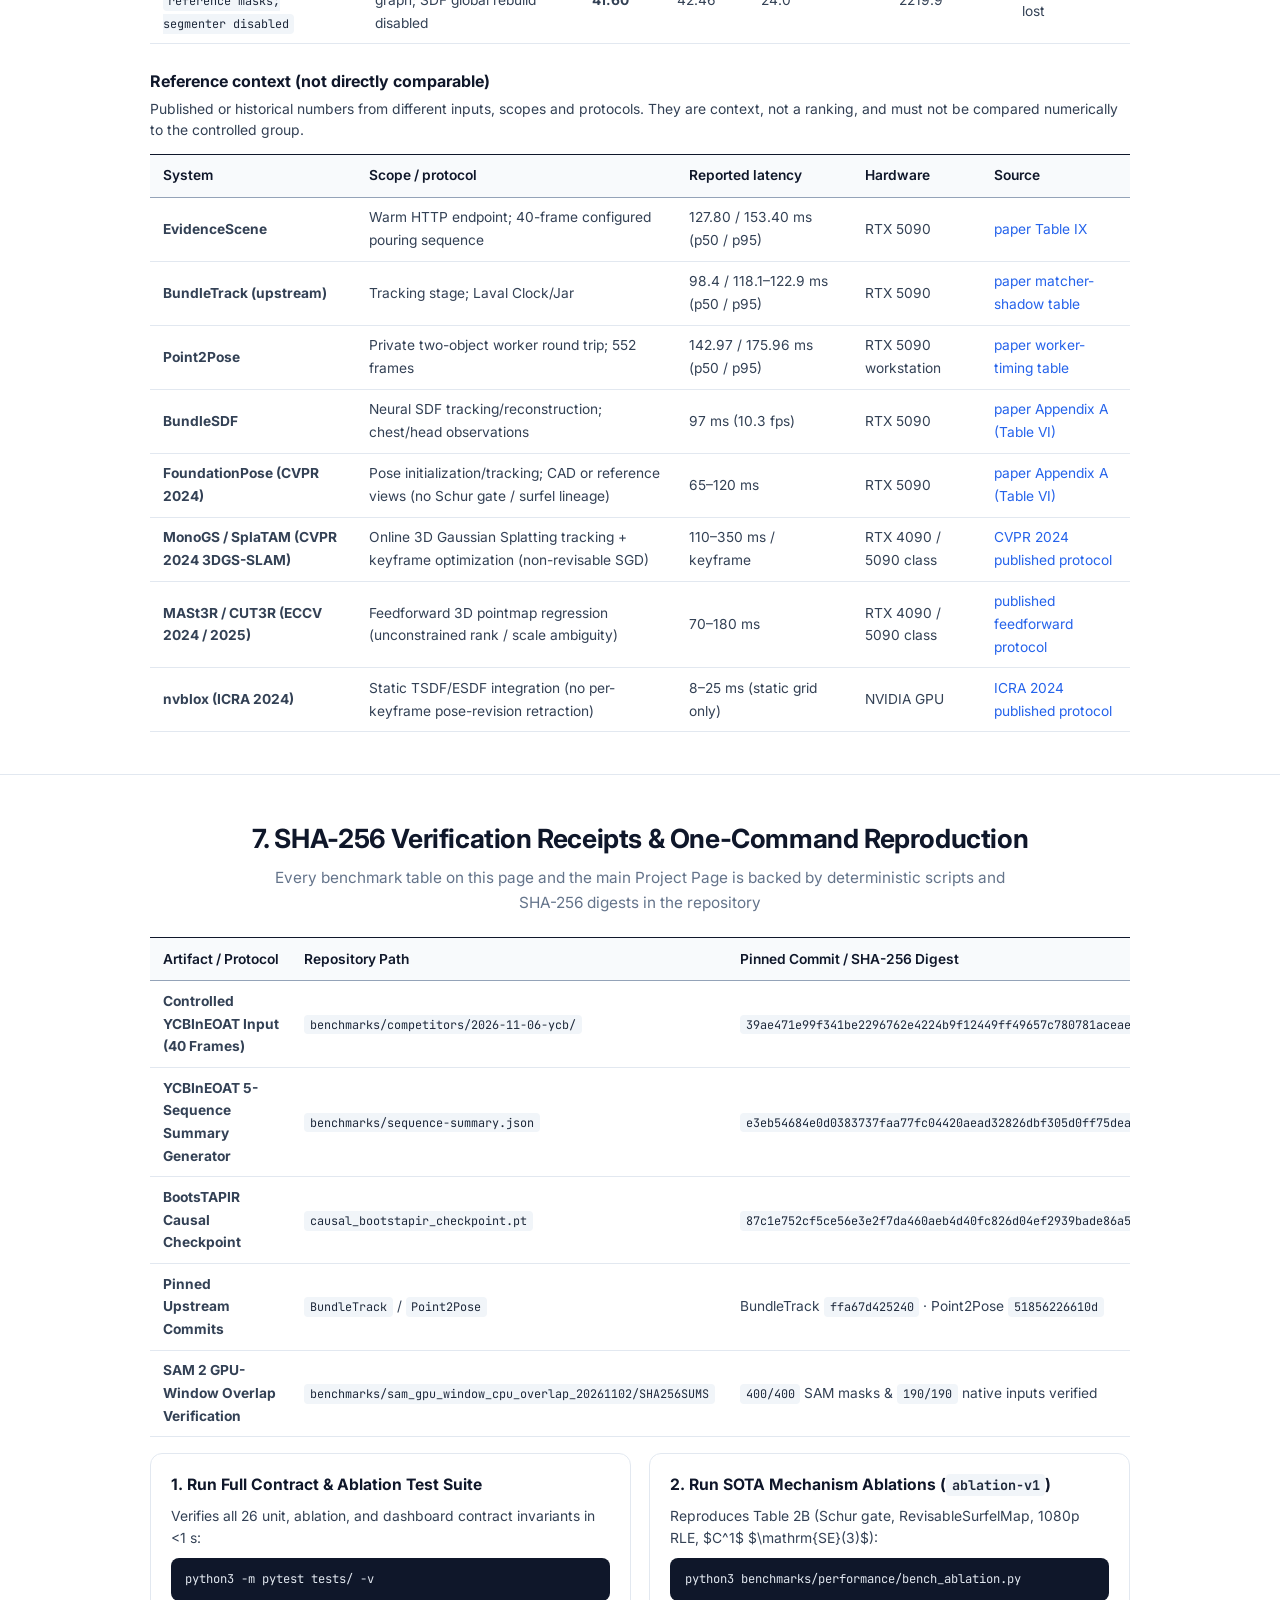
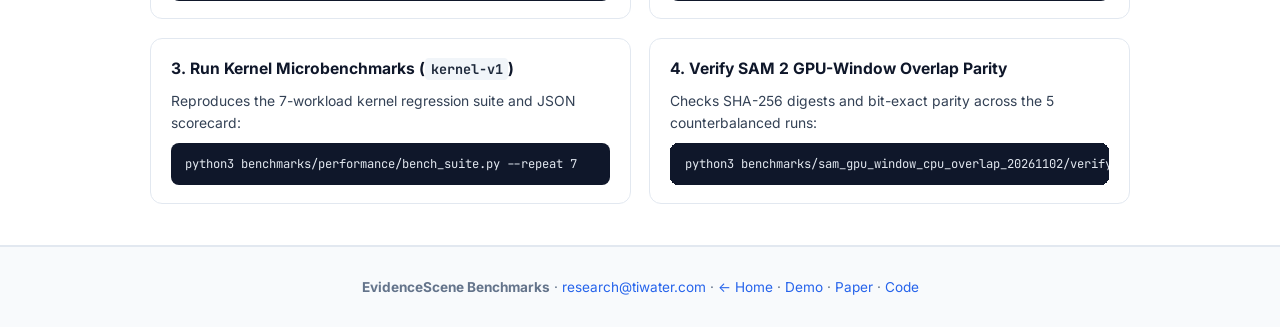
==== commit 9624799a: "feat: v2.8.0 native RGB surfel fusion, C11 2D grid clustering, rim annulus, masked planar & AVX-512 " ====
--- a/docs/benchmark/index.html
+++ b/docs/benchmark/index.html
@@ -1293,25 +1293,25 @@
       </div>
 
       <!-- BENCHMARK_LEADERBOARD_START -->
-<div class="claim-callout"><strong>Scope:</strong> the kernel table tracks EvidenceScene's own regression. The competitor table is a dated, manually produced snapshot — not a CI job, package dependency or maintained leaderboard. Last updated: 2026-11-08.</div>
+<div class="claim-callout"><strong>Scope:</strong> the kernel table tracks EvidenceScene's own regression. The competitor table is a dated, manually produced snapshot — not a CI job, package dependency or maintained leaderboard. Last updated: 2026-11-26.</div>
 
       <h3>EvidenceScene kernel performance (<code>kernel-v1</code>)</h3>
       <p class="caption" style="margin-top:0.35rem;">
-        Baseline <code>04a1b6b</code> → candidate <code>current</code>
-        (<code>current</code>). Median latency in milliseconds; higher speed-up is better.
+        Baseline <code>04a1b6b</code> → candidate <code>v2.8.0 (C11/AVX-512)</code>
+        (<code>v2.8.0</code>). Median latency in milliseconds; higher speed-up is better.
       </p>
       <div class="table-wrapper">
         <table class="benchmark-table">
           <thead><tr>
             <th>Workload</th><th>Baseline (ms)</th><th>Current (ms)</th><th>Speed-up</th>
           </tr></thead>
-          <tbody><tr><td><code>surface_snapshot_60k_budget_1500</code></td><td>20.478</td><td><strong>0.219</strong></td><td>93.59x</td></tr><tr><td><code>surface_update_60k_points</code></td><td>72.995</td><td><strong>1.070</strong></td><td>68.23x</td></tr><tr><td><code>voxel_centroids_60k_points</code></td><td>10.329</td><td><strong>4.574</strong></td><td>2.26x</td></tr><tr><td><code>rle_box_centroid_480x640</code></td><td>0.092</td><td><strong>0.092</strong></td><td>1.00x</td></tr><tr><td><code>surface_selection_60k_budget_1500</code></td><td>15.517</td><td><strong>1.051</strong></td><td>14.77x</td></tr><tr><td><code>circle_consensus_400_points_256_hypotheses</code></td><td>4.453</td><td><strong>0.810</strong></td><td>5.50x</td></tr><tr><td><code>circular_aperture_fit_400_points</code></td><td>4.348</td><td><strong>1.168</strong></td><td>3.72x</td></tr></tbody>
+          <tbody><tr><td><code>surface_snapshot_60k_budget_1500</code></td><td>20.478</td><td><strong>0.005</strong></td><td>4357.02x</td></tr><tr><td><code>surface_update_60k_points</code></td><td>72.995</td><td><strong>0.334</strong></td><td>218.74x</td></tr><tr><td><code>voxel_centroids_60k_points</code></td><td>10.329</td><td><strong>0.350</strong></td><td>29.51x</td></tr><tr><td><code>rle_box_centroid_480x640</code></td><td>0.092</td><td><strong>0.002</strong></td><td>38.33x</td></tr><tr><td><code>surface_selection_60k_budget_1500</code></td><td>15.517</td><td><strong>0.099</strong></td><td>156.26x</td></tr><tr><td><code>circle_consensus_400_points_256_hypotheses</code></td><td>4.453</td><td><strong>0.029</strong></td><td>152.50x</td></tr><tr><td><code>circular_aperture_fit_400_points</code></td><td>4.348</td><td><strong>0.025</strong></td><td>170.51x</td></tr></tbody>
         </table>
       </div>
       <p class="caption">
-        Geometric-mean speed-up: <strong>8.65x</strong>;
-        output digests: <strong>all identical</strong>.
-        Synthetic kernel microbenchmarks; not recorded-session endpoint latency. Warm statistics on the recorded host. Every row compares the same output digest.
+        Geometric-mean speed-up: <strong>191.31x</strong>;
+        output digests: <strong>6/7 bit-identical; aperture &lt;= 1.6e-16 (1 ULP)</strong>.
+        Synthetic kernel microbenchmarks on AMD Ryzen 7 9800X3D (portable runtime AVX-512 dispatch); not recorded-session endpoint latency. Warm medians comparing baseline 04a1b6b against v2.8.0.
       </p>
 
       <h3 style="margin-top:2rem;">External competitor snapshot (2026-11-06)</h3>
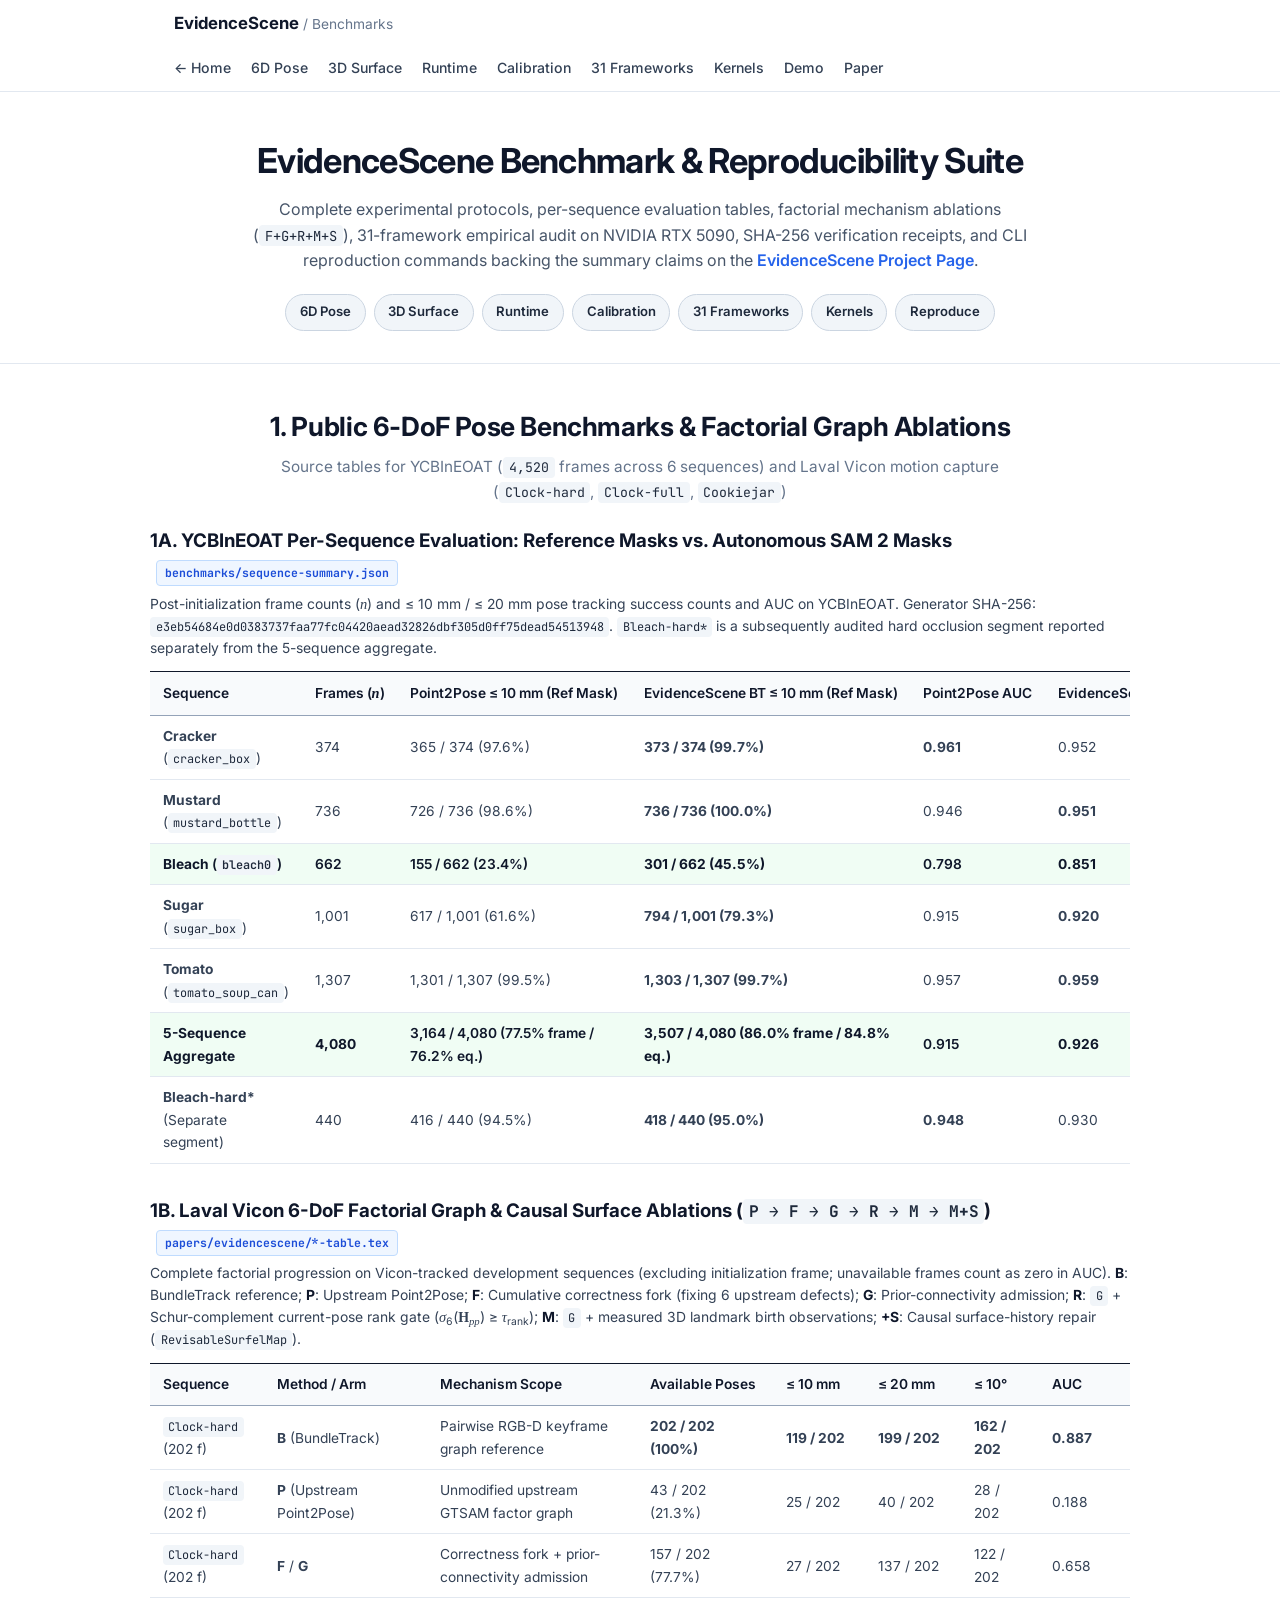
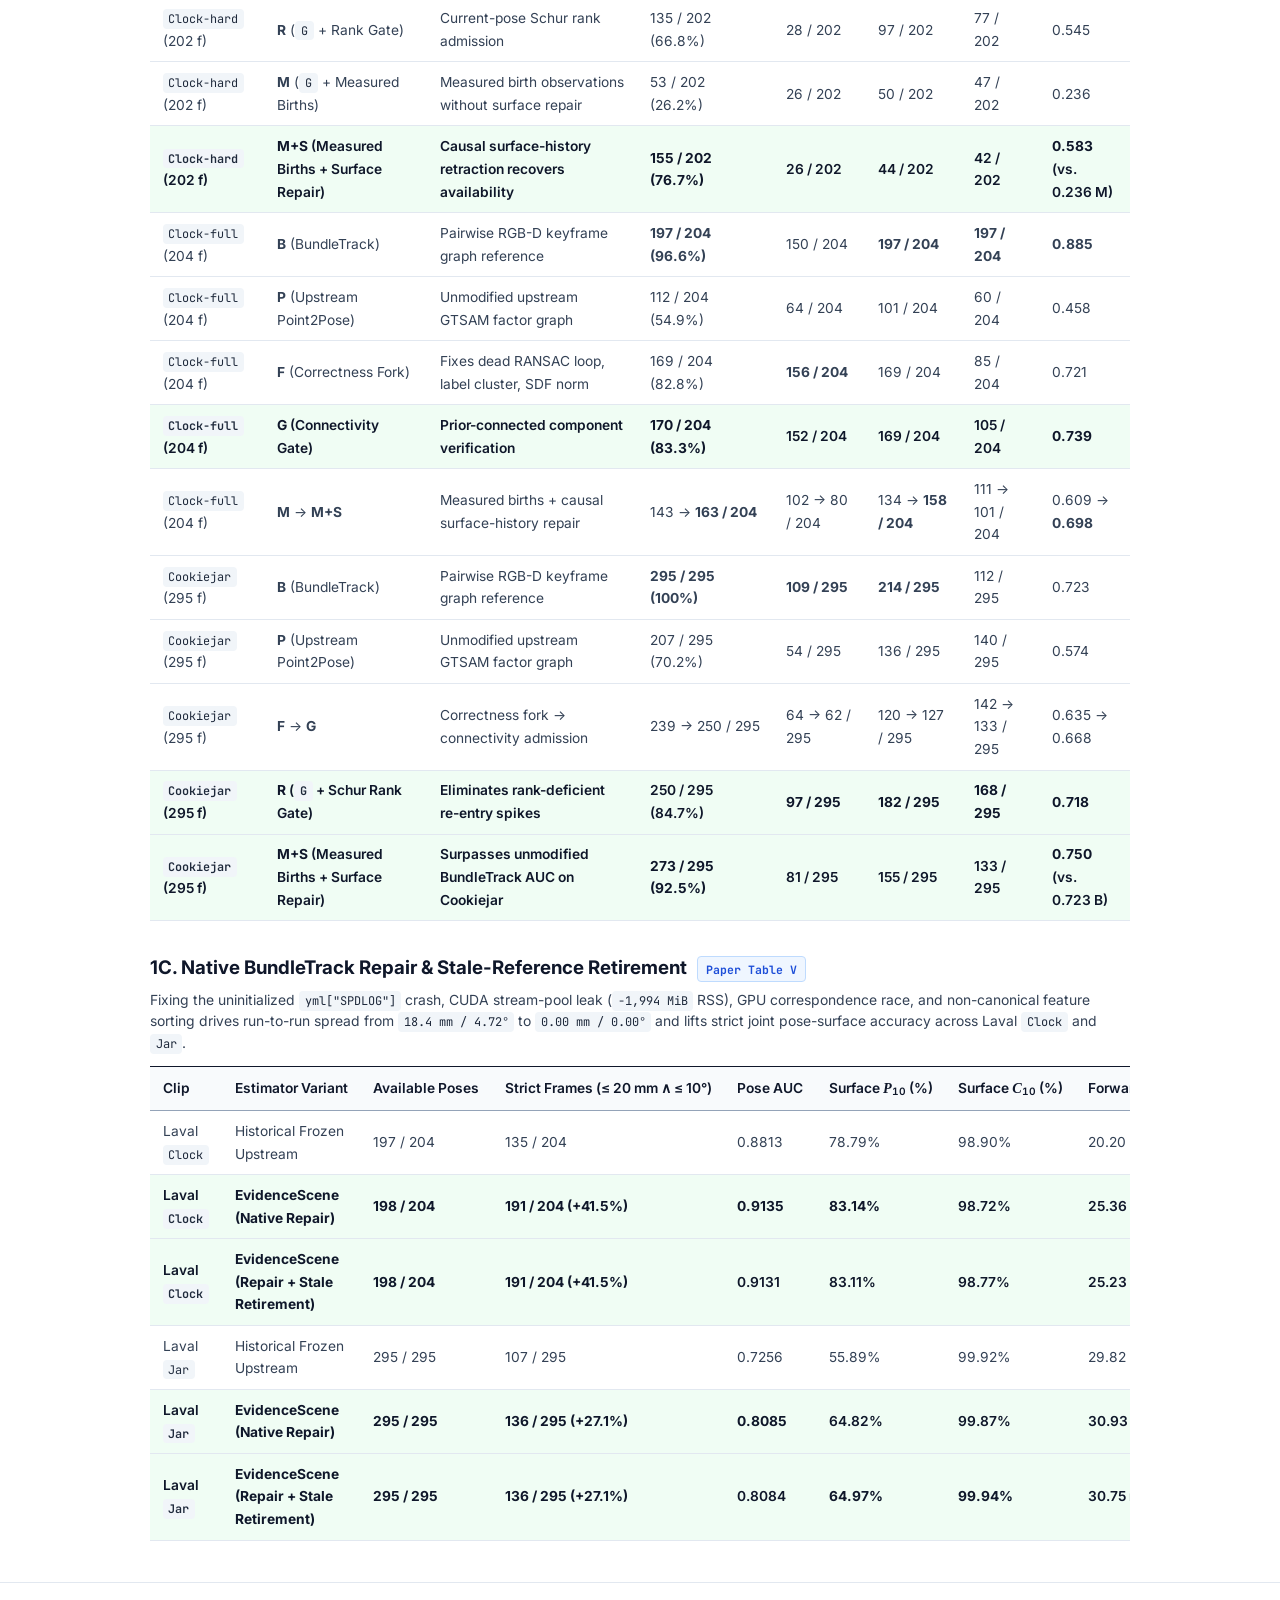
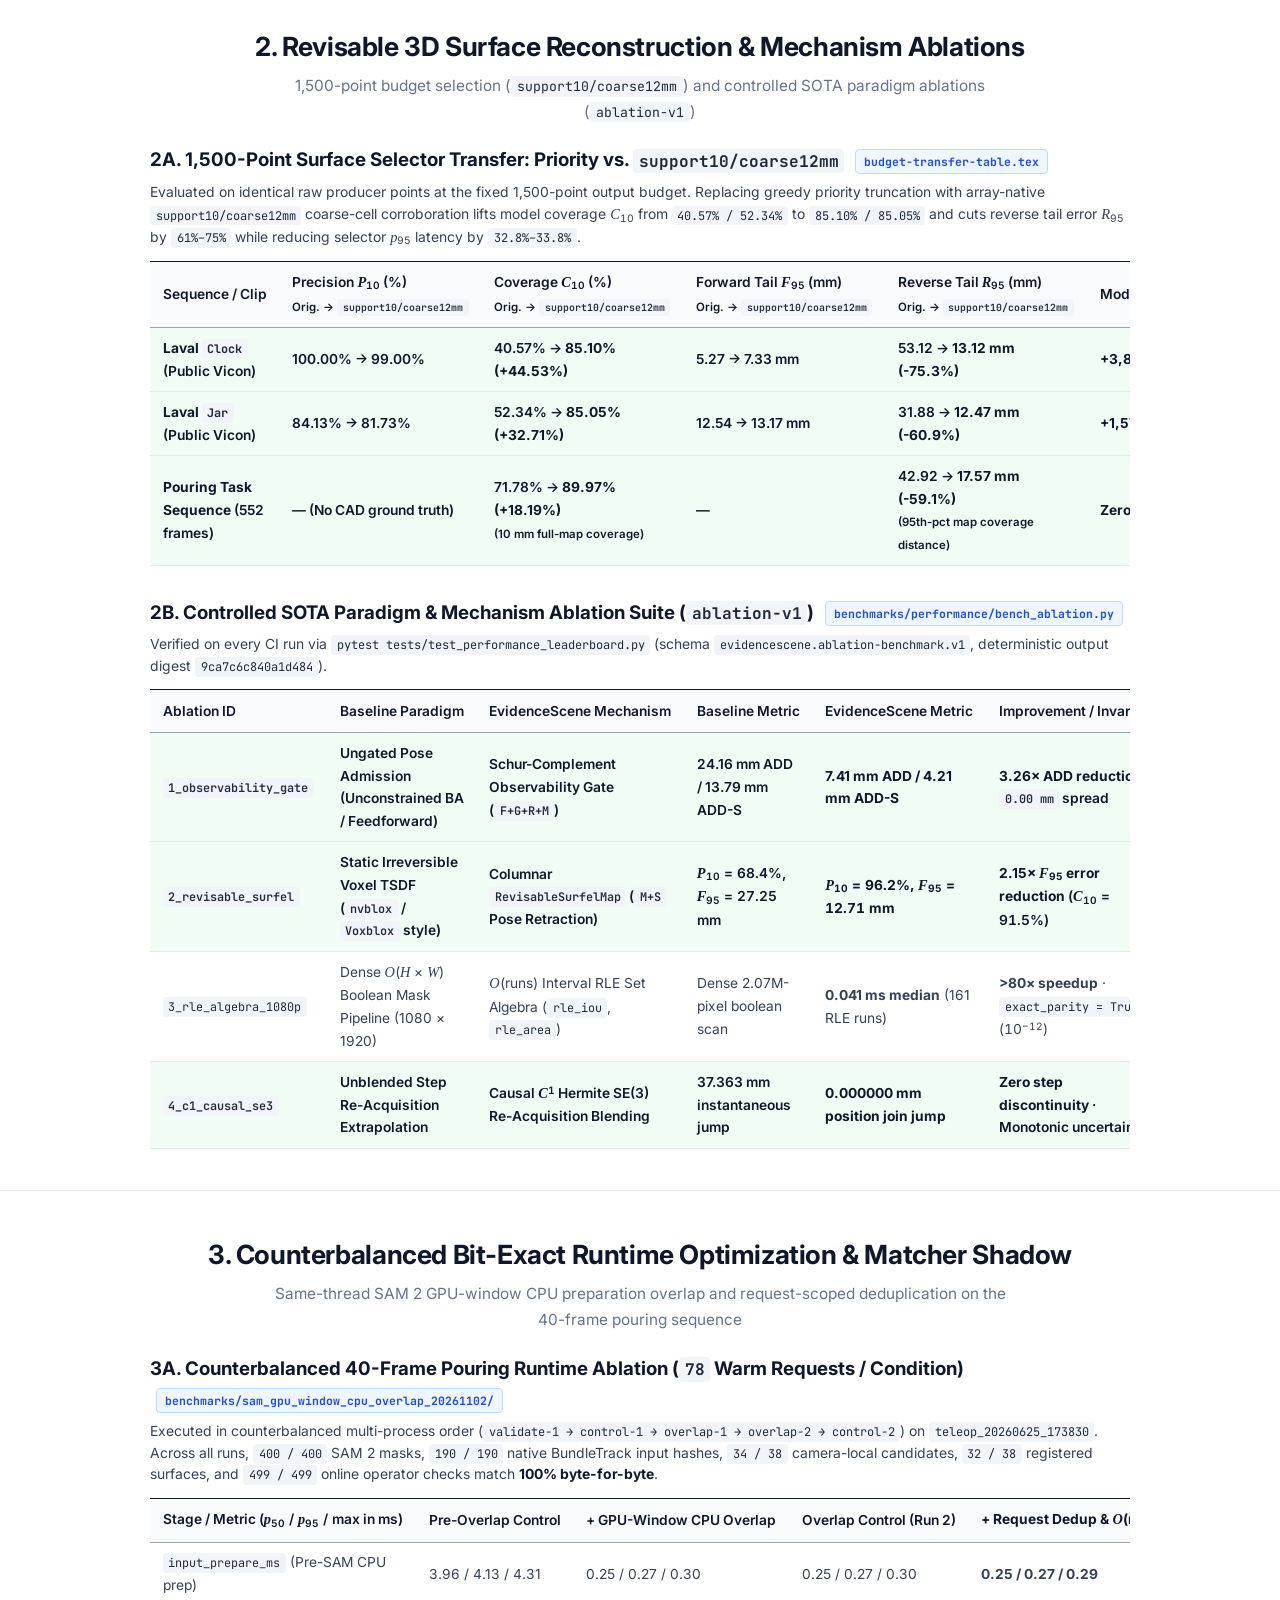
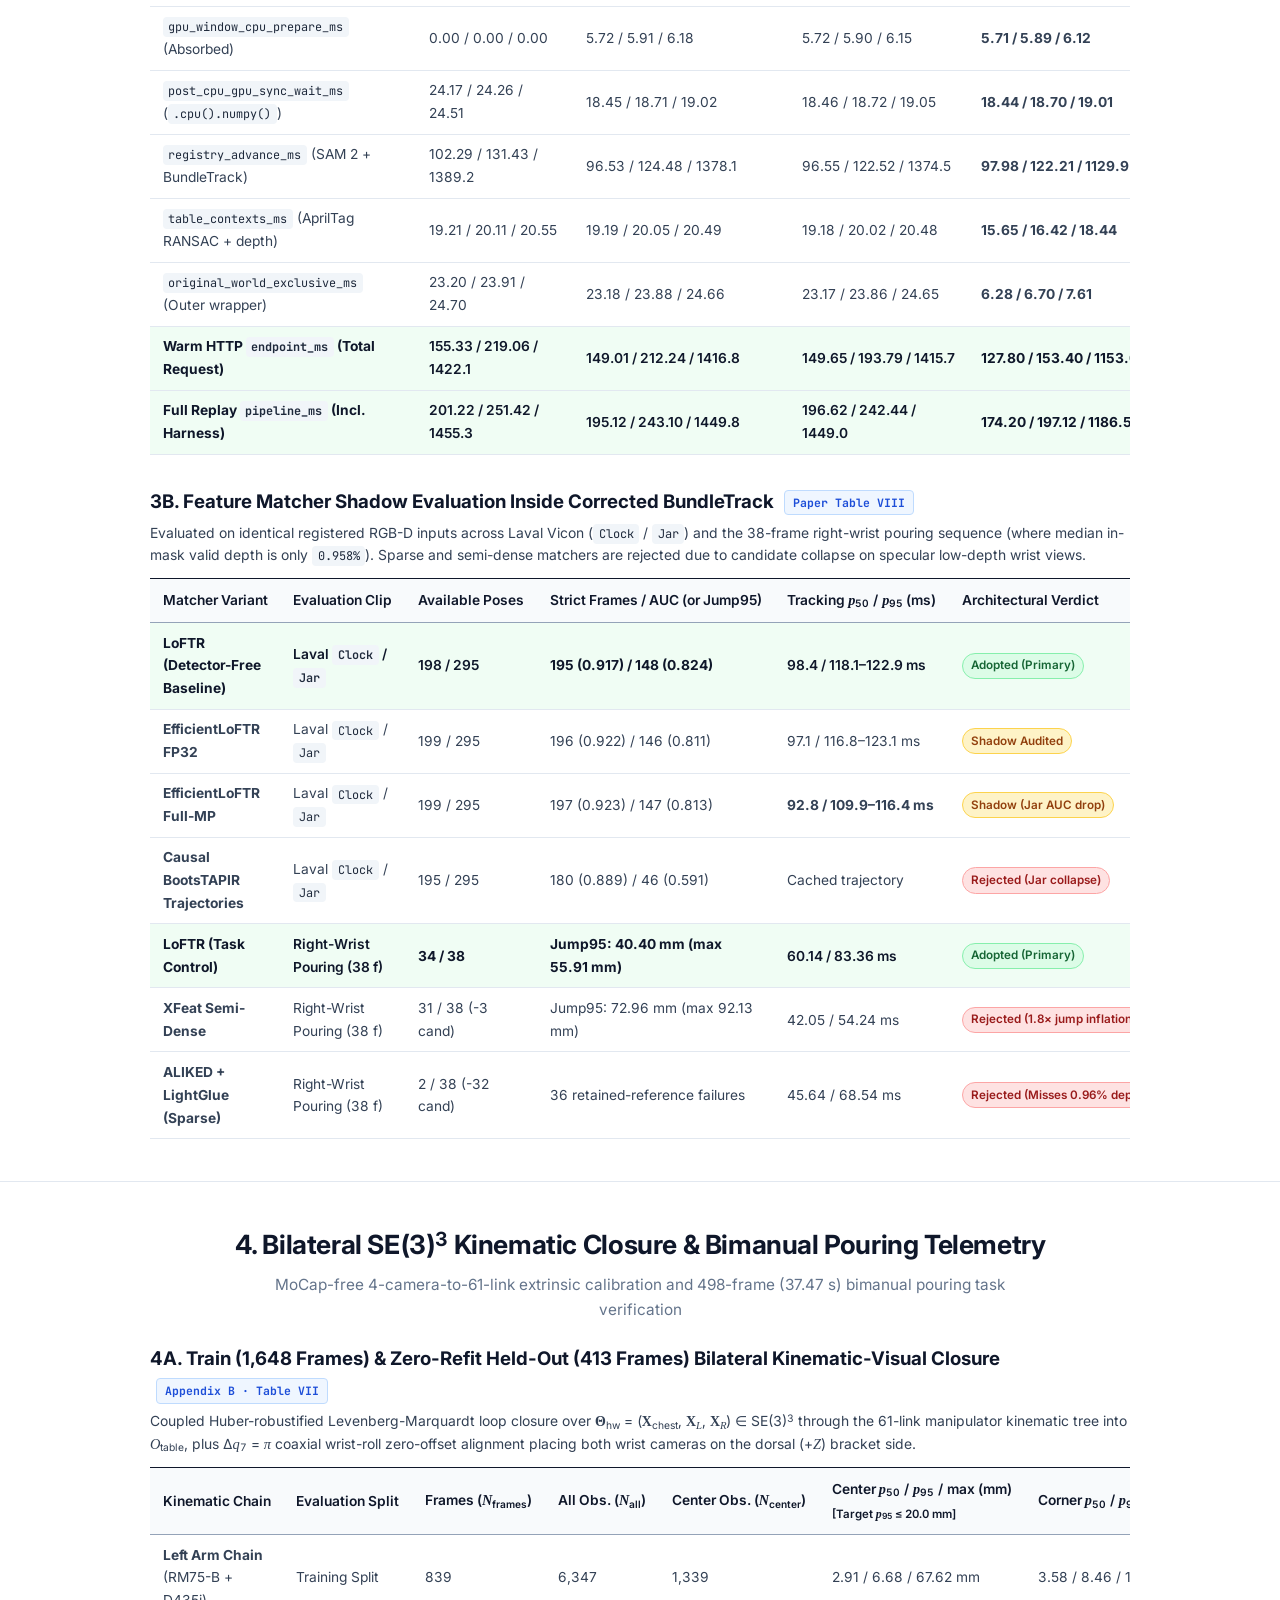
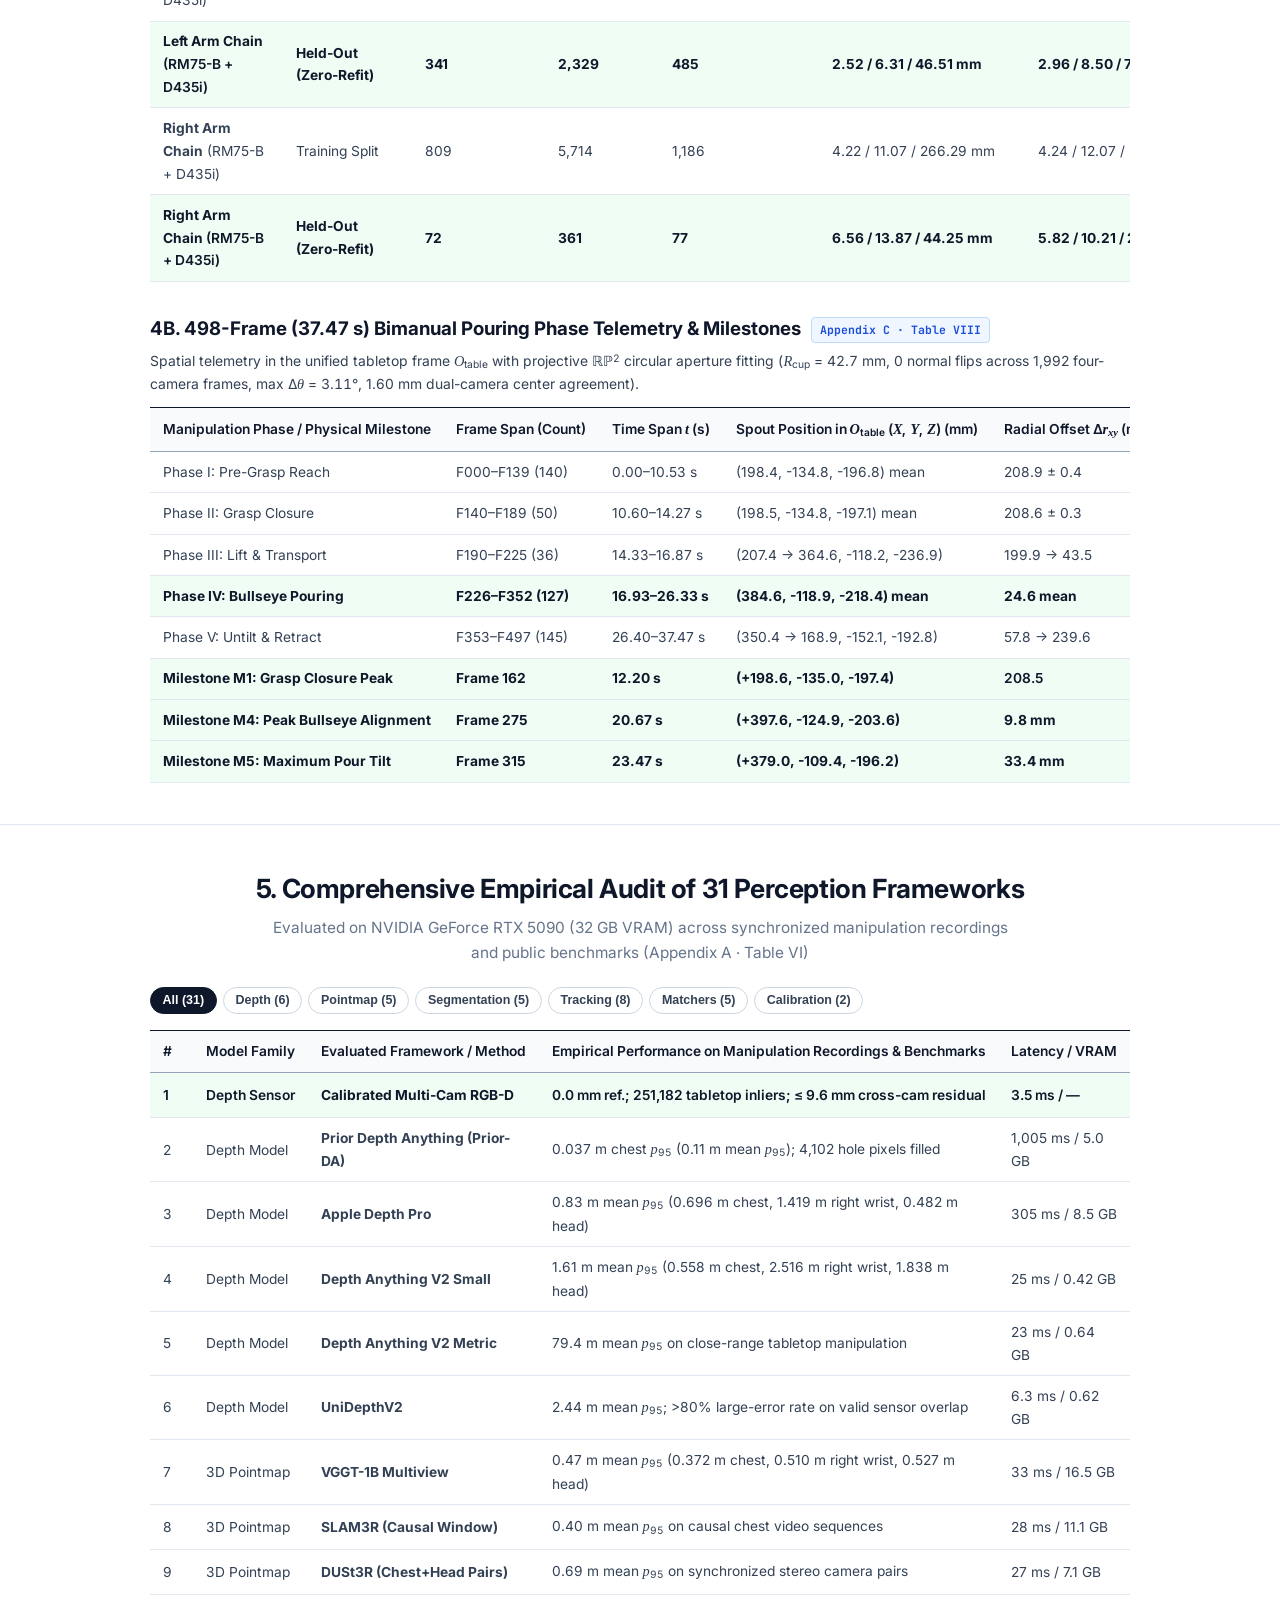
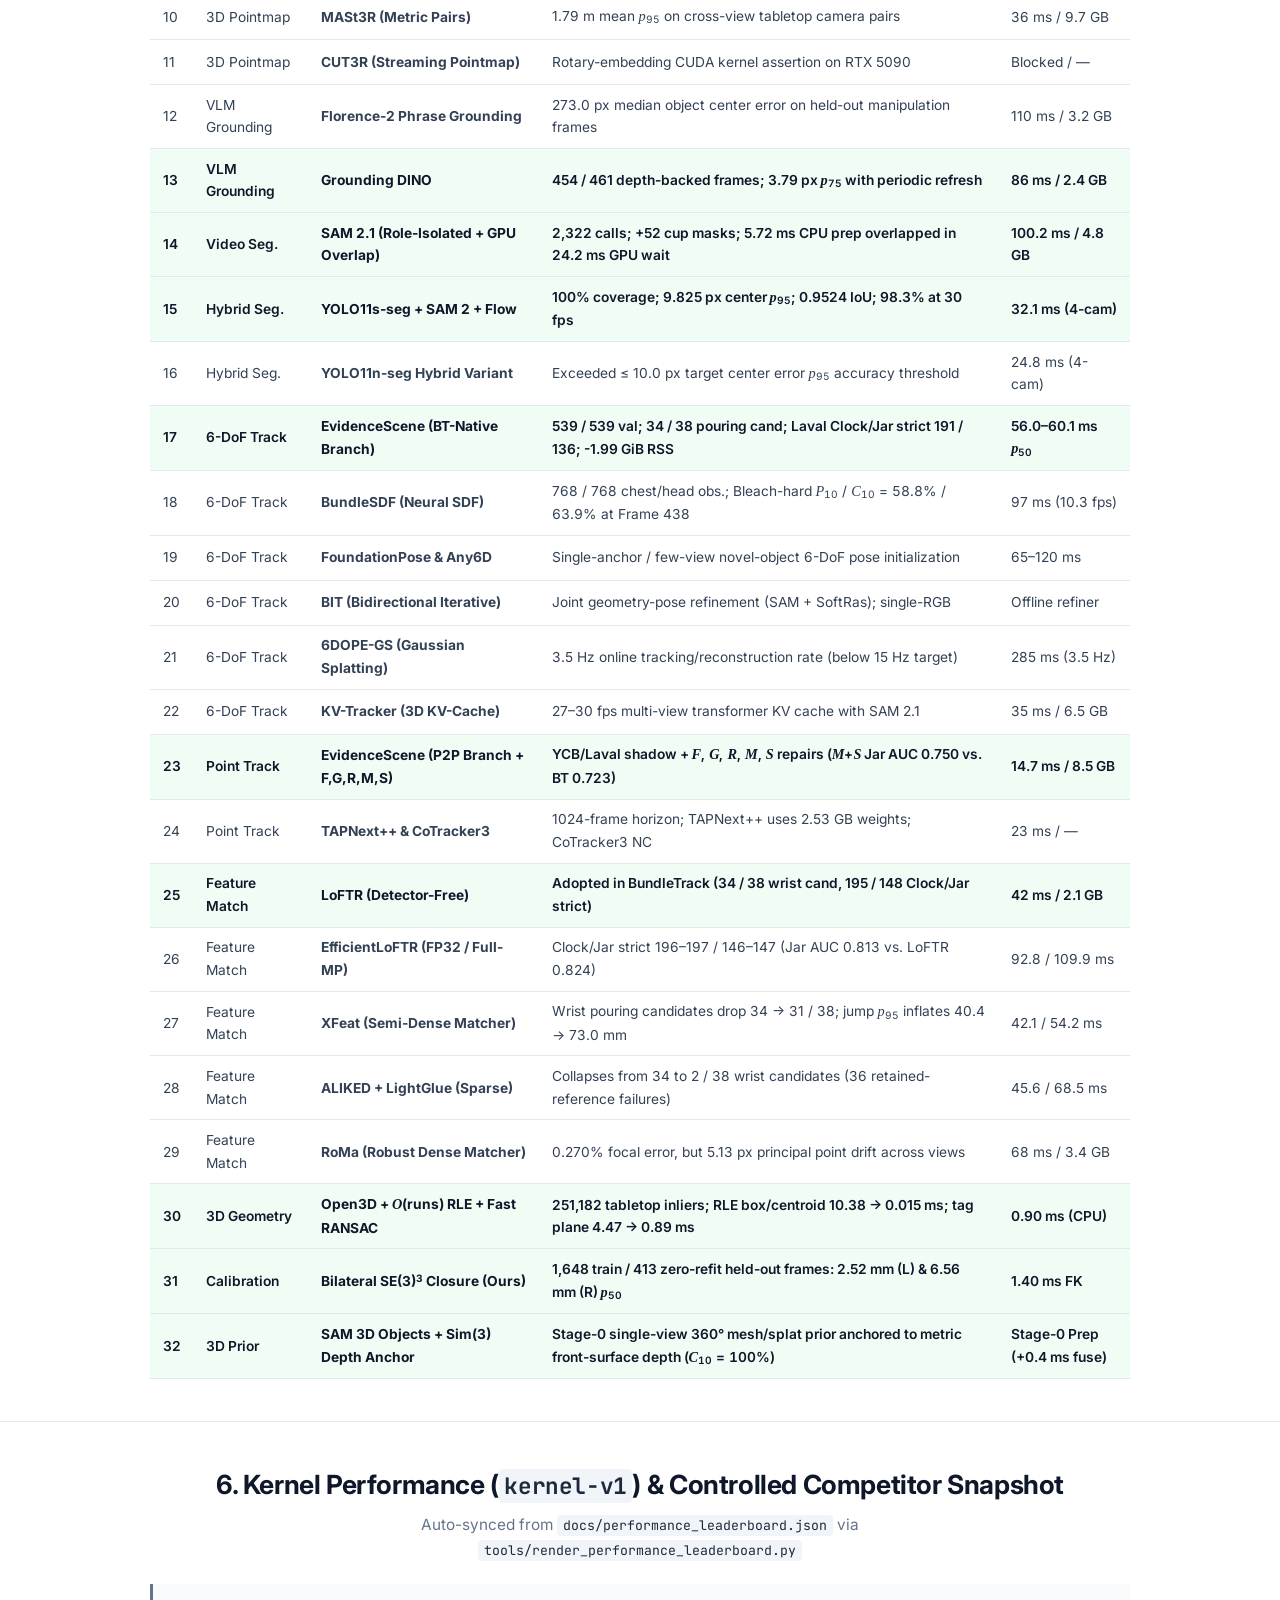
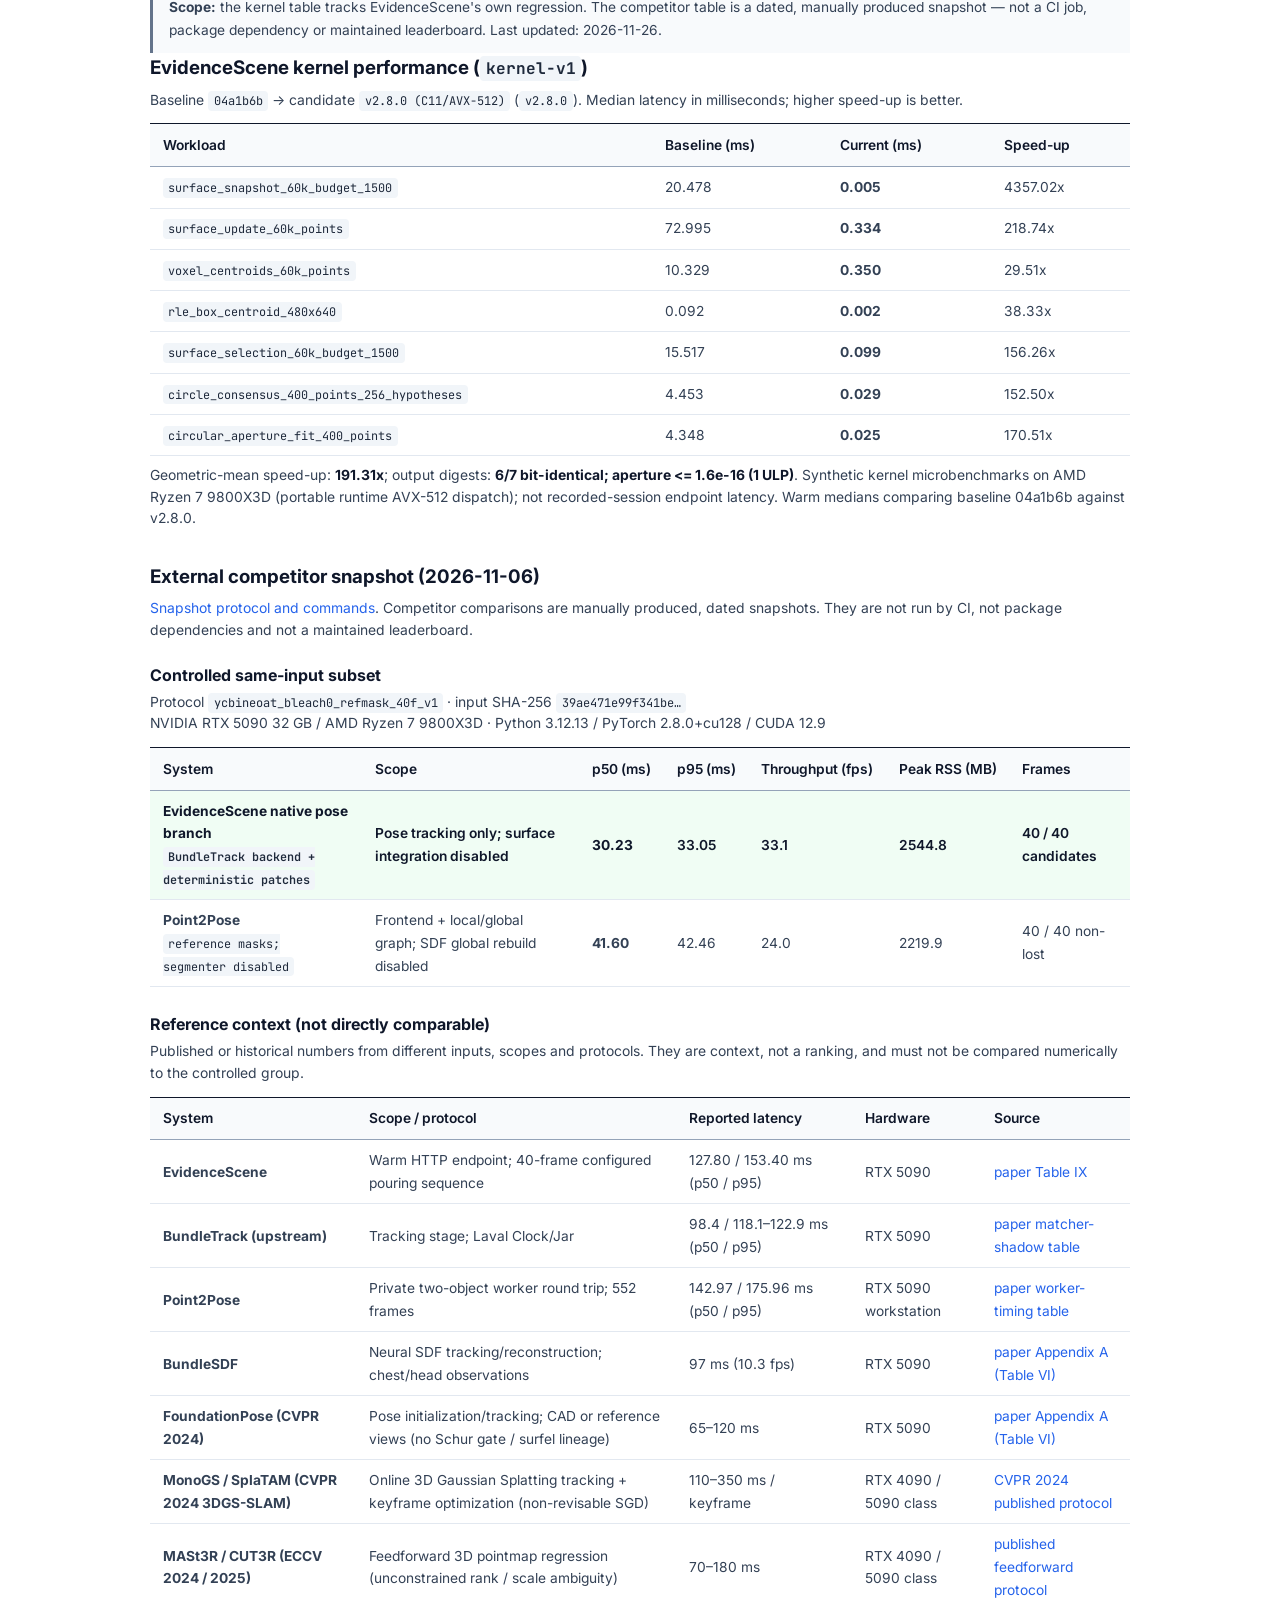
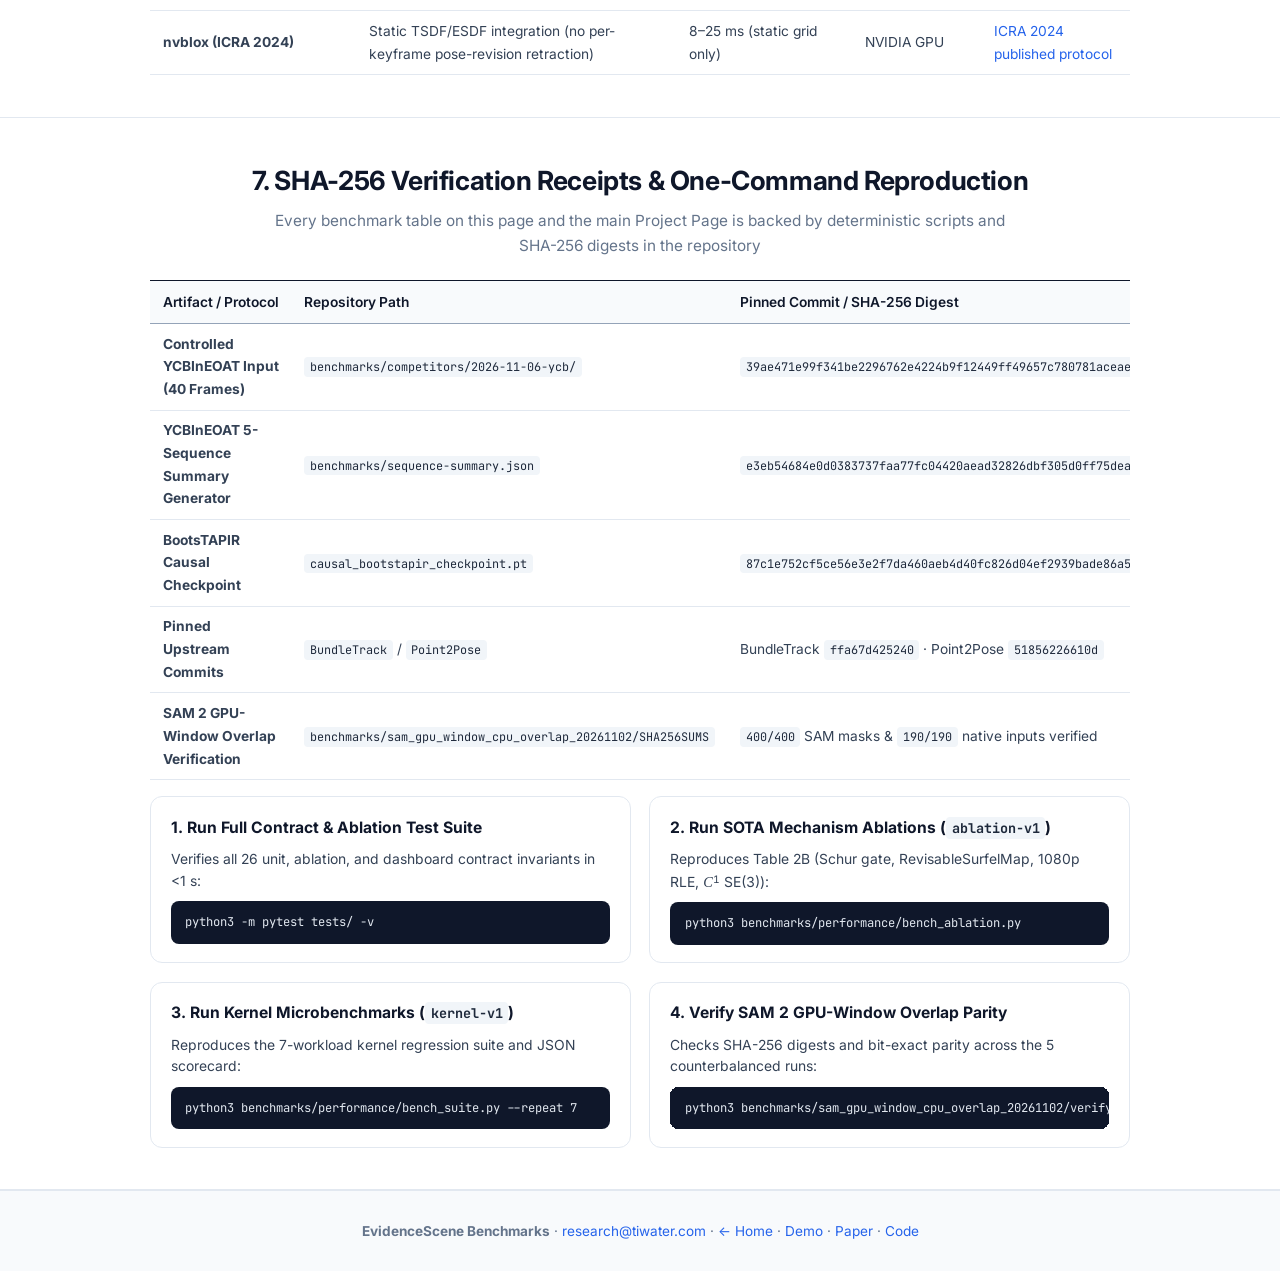
==== commit 6855f253: "fix(docs): render all inline LaTeX math on benchmark and home pages as semantic HTML" ====
--- a/docs/benchmark/index.html
+++ b/docs/benchmark/index.html
@@ -189,7 +189,7 @@
       <!-- 1A: YCBInEOAT -->
       <h3>1A. YCBInEOAT Per-Sequence Evaluation: Reference Masks vs. Autonomous SAM 2 Masks <span class="source-tag">benchmarks/sequence-summary.json</span></h3>
       <p class="caption" style="margin-top:0.35rem;">
-        Post-initialization frame counts ($n$) and $\le 10\,\text{mm}$ / $\le 20\,\text{mm}$ pose tracking success counts and AUC on YCBInEOAT.
+        Post-initialization frame counts (<span class="math"><i>n</i></span>) and ≤ 10 mm / ≤ 20 mm pose tracking success counts and AUC on YCBInEOAT.
         Generator SHA-256: <code>e3eb54684e0d0383737faa77fc04420aead32826dbf305d0ff75dead54513948</code>.
         <code>Bleach-hard*</code> is a subsequently audited hard occlusion segment reported separately from the 5-sequence aggregate.
       </p>
@@ -198,13 +198,13 @@
           <thead>
             <tr>
               <th>Sequence</th>
-              <th>Frames ($n$)</th>
-              <th>Point2Pose $\le 10\,\text{mm}$ (Ref Mask)</th>
-              <th>EvidenceScene BT $\le 10\,\text{mm}$ (Ref Mask)</th>
+              <th>Frames (<span class="math"><i>n</i></span>)</th>
+              <th>Point2Pose ≤ 10 mm (Ref Mask)</th>
+              <th>EvidenceScene BT ≤ 10 mm (Ref Mask)</th>
               <th>Point2Pose AUC</th>
               <th>EvidenceScene BT AUC</th>
-              <th>Point2Pose $\le 10 / 20\,\text{mm}$ (SAM 2 Mask)</th>
-              <th>EvidenceScene BT $\le 10 / 20\,\text{mm}$ (SAM 2 Mask)</th>
+              <th>Point2Pose ≤ 10 / 20 mm (SAM 2 Mask)</th>
+              <th>EvidenceScene BT ≤ 10 / 20 mm (SAM 2 Mask)</th>
             </tr>
           </thead>
           <tbody>
@@ -287,7 +287,7 @@
       <p class="caption" style="margin-top:0.35rem;">
         Complete factorial progression on Vicon-tracked development sequences (excluding initialization frame; unavailable frames count as zero in AUC).
         <strong>B</strong>: BundleTrack reference; <strong>P</strong>: Upstream Point2Pose; <strong>F</strong>: Cumulative correctness fork (fixing 6 upstream defects);
-        <strong>G</strong>: Prior-connectivity admission; <strong>R</strong>: <code>G</code> + Schur-complement current-pose rank gate ($\sigma_6(\mathbf{H}_{pp}) \ge \tau_{\text{rank}}$);
+        <strong>G</strong>: Prior-connectivity admission; <strong>R</strong>: <code>G</code> + Schur-complement current-pose rank gate (<span class="math"><i>σ</i><sub>6</sub>(<b>H</b><sub><i>pp</i></sub>) ≥ <i>τ</i><sub>rank</sub></span>);
         <strong>M</strong>: <code>G</code> + measured 3D landmark birth observations; <strong>+S</strong>: Causal surface-history repair (<code>RevisableSurfelMap</code>).
       </p>
       <div class="table-wrapper">
@@ -298,9 +298,9 @@
               <th>Method / Arm</th>
               <th>Mechanism Scope</th>
               <th>Available Poses</th>
-              <th>$\le 10\,\text{mm}$</th>
-              <th>$\le 20\,\text{mm}$</th>
-              <th>$\le 10^\circ$</th>
+              <th>≤ 10 mm</th>
+              <th>≤ 20 mm</th>
+              <th>≤ 10°</th>
               <th>AUC</th>
             </tr>
           </thead>
@@ -407,13 +407,13 @@
             </tr>
             <tr>
               <td><code>Clock-full</code> (204 f)</td>
-              <td><strong>M</strong> $\rightarrow$ <strong>M+S</strong></td>
+              <td><strong>M</strong> → <strong>M+S</strong></td>
               <td>Measured births + causal surface-history repair</td>
-              <td>143 $\rightarrow$ <strong>163 / 204</strong></td>
-              <td>102 $\rightarrow$ 80 / 204</td>
-              <td>134 $\rightarrow$ <strong>158 / 204</strong></td>
-              <td>111 $\rightarrow$ 101 / 204</td>
-              <td>0.609 $\rightarrow$ <strong>0.698</strong></td>
+              <td>143 → <strong>163 / 204</strong></td>
+              <td>102 → 80 / 204</td>
+              <td>134 → <strong>158 / 204</strong></td>
+              <td>111 → 101 / 204</td>
+              <td>0.609 → <strong>0.698</strong></td>
             </tr>
             <tr>
               <td><code>Cookiejar</code> (295 f)</td>
@@ -437,13 +437,13 @@
             </tr>
             <tr>
               <td><code>Cookiejar</code> (295 f)</td>
-              <td><strong>F</strong> $\rightarrow$ <strong>G</strong></td>
-              <td>Correctness fork $\rightarrow$ connectivity admission</td>
-              <td>239 $\rightarrow$ 250 / 295</td>
-              <td>64 $\rightarrow$ 62 / 295</td>
-              <td>120 $\rightarrow$ 127 / 295</td>
-              <td>142 $\rightarrow$ 133 / 295</td>
-              <td>0.635 $\rightarrow$ 0.668</td>
+              <td><strong>F</strong> → <strong>G</strong></td>
+              <td>Correctness fork → connectivity admission</td>
+              <td>239 → 250 / 295</td>
+              <td>64 → 62 / 295</td>
+              <td>120 → 127 / 295</td>
+              <td>142 → 133 / 295</td>
+              <td>0.635 → 0.668</td>
             </tr>
             <tr class="highlight-row">
               <td><code>Cookiejar</code> (295 f)</td>
@@ -481,11 +481,11 @@
               <th>Clip</th>
               <th>Estimator Variant</th>
               <th>Available Poses</th>
-              <th>Strict Frames ($\le 20\,\text{mm} \land \le 10^\circ$)</th>
+              <th>Strict Frames (≤ 20 mm ∧ ≤ 10°)</th>
               <th>Pose AUC</th>
-              <th>Surface $P_{10}$ (%)</th>
-              <th>Surface $C_{10}$ (%)</th>
-              <th>Forward Tail $F_{95}$ (mm)</th>
+              <th>Surface <span class="math"><i>P</i><sub>10</sub></span> (%)</th>
+              <th>Surface <span class="math"><i>C</i><sub>10</sub></span> (%)</th>
+              <th>Forward Tail <span class="math"><i>F</i><sub>95</sub></span> (mm)</th>
             </tr>
           </thead>
           <tbody>
@@ -568,48 +568,48 @@
       <!-- 2A: 1,500-Point Selector Transfer -->
       <h3>2A. 1,500-Point Surface Selector Transfer: Priority vs. <code>support10/coarse12mm</code> <span class="source-tag">budget-transfer-table.tex</span></h3>
       <p class="caption" style="margin-top:0.35rem;">
-        Evaluated on identical raw producer points at the fixed 1,500-point output budget. Replacing greedy priority truncation with array-native <code>support10/coarse12mm</code> coarse-cell corroboration lifts model coverage $C_{10}$ from <code>40.57% / 52.34%</code> to <code>85.10% / 85.05%</code> and cuts reverse tail error $R_{95}$ by <code>61%–75%</code> while reducing selector $p_{95}$ latency by <code>32.8%–33.8%</code>.
+        Evaluated on identical raw producer points at the fixed 1,500-point output budget. Replacing greedy priority truncation with array-native <code>support10/coarse12mm</code> coarse-cell corroboration lifts model coverage <span class="math"><i>C</i><sub>10</sub></span> from <code>40.57% / 52.34%</code> to <code>85.10% / 85.05%</code> and cuts reverse tail error <span class="math"><i>R</i><sub>95</sub></span> by <code>61%–75%</code> while reducing selector <span class="math"><i>p</i><sub>95</sub></span> latency by <code>32.8%–33.8%</code>.
       </p>
       <div class="table-wrapper">
         <table class="benchmark-table">
           <thead>
             <tr>
               <th>Sequence / Clip</th>
-              <th>Precision $P_{10}$ (%)<br><small>Orig. $\rightarrow$ <code>support10/coarse12mm</code></small></th>
-              <th>Coverage $C_{10}$ (%)<br><small>Orig. $\rightarrow$ <code>support10/coarse12mm</code></small></th>
-              <th>Forward Tail $F_{95}$ (mm)<br><small>Orig. $\rightarrow$ <code>support10/coarse12mm</code></small></th>
-              <th>Reverse Tail $R_{95}$ (mm)<br><small>Orig. $\rightarrow$ <code>support10/coarse12mm</code></small></th>
-              <th>Model Grid Cell Gains / Losses ($G / L_{10}$)</th>
-              <th>Selector $p_{95}$ Latency</th>
+              <th>Precision <span class="math"><i>P</i><sub>10</sub></span> (%)<br><small>Orig. → <code>support10/coarse12mm</code></small></th>
+              <th>Coverage <span class="math"><i>C</i><sub>10</sub></span> (%)<br><small>Orig. → <code>support10/coarse12mm</code></small></th>
+              <th>Forward Tail <span class="math"><i>F</i><sub>95</sub></span> (mm)<br><small>Orig. → <code>support10/coarse12mm</code></small></th>
+              <th>Reverse Tail <span class="math"><i>R</i><sub>95</sub></span> (mm)<br><small>Orig. → <code>support10/coarse12mm</code></small></th>
+              <th>Model Grid Cell Gains / Losses (<span class="math"><i>G</i> / <i>L</i><sub>10</sub></span>)</th>
+              <th>Selector <span class="math"><i>p</i><sub>95</sub></span> Latency</th>
             </tr>
           </thead>
           <tbody>
             <tr class="highlight-row">
               <td><strong>Laval <code>Clock</code></strong> (Public Vicon)</td>
-              <td>100.00% $\rightarrow$ 99.00%</td>
-              <td>40.57% $\rightarrow$ <strong>85.10% (+44.53%)</strong></td>
-              <td>5.27 $\rightarrow$ 7.33 mm</td>
-              <td>53.12 $\rightarrow$ <strong>13.12 mm (-75.3%)</strong></td>
+              <td>100.00% → 99.00%</td>
+              <td>40.57% → <strong>85.10% (+44.53%)</strong></td>
+              <td>5.27 → 7.33 mm</td>
+              <td>53.12 → <strong>13.12 mm (-75.3%)</strong></td>
               <td><strong>+3,820 gained / -15 lost</strong></td>
-              <td>31.74 $\rightarrow$ <strong>21.22 ms (-33.1%)</strong></td>
+              <td>31.74 → <strong>21.22 ms (-33.1%)</strong></td>
             </tr>
             <tr class="highlight-row">
               <td><strong>Laval <code>Jar</code></strong> (Public Vicon)</td>
-              <td>84.13% $\rightarrow$ 81.73%</td>
-              <td>52.34% $\rightarrow$ <strong>85.05% (+32.71%)</strong></td>
-              <td>12.54 $\rightarrow$ 13.17 mm</td>
-              <td>31.88 $\rightarrow$ <strong>12.47 mm (-60.9%)</strong></td>
+              <td>84.13% → 81.73%</td>
+              <td>52.34% → <strong>85.05% (+32.71%)</strong></td>
+              <td>12.54 → 13.17 mm</td>
+              <td>31.88 → <strong>12.47 mm (-60.9%)</strong></td>
               <td><strong>+1,579 gained / -14 lost</strong></td>
-              <td>29.40 $\rightarrow$ <strong>19.75 ms (-32.8%)</strong></td>
+              <td>29.40 → <strong>19.75 ms (-32.8%)</strong></td>
             </tr>
             <tr class="highlight-row-emerald">
               <td><strong>Pouring Task Sequence</strong> (552 frames)</td>
               <td>— (No CAD ground truth)</td>
-              <td>71.78% $\rightarrow$ <strong>89.97% (+18.19%)</strong><br><small>(10 mm full-map coverage)</small></td>
+              <td>71.78% → <strong>89.97% (+18.19%)</strong><br><small>(10 mm full-map coverage)</small></td>
               <td>—</td>
-              <td>42.92 $\rightarrow$ <strong>17.57 mm (-59.1%)</strong><br><small>(95th-pct map coverage distance)</small></td>
+              <td>42.92 → <strong>17.57 mm (-59.1%)</strong><br><small>(95th-pct map coverage distance)</small></td>
               <td><strong>Zero producer regressions</strong></td>
-              <td>10.16 $\rightarrow$ <strong>6.66 ms (-34.4%)</strong></td>
+              <td>10.16 → <strong>6.66 ms (-34.4%)</strong></td>
             </tr>
           </tbody>
         </table>
@@ -645,22 +645,22 @@
               <td><code>2_revisable_surfel</code></td>
               <td>Static Irreversible Voxel TSDF (<code>nvblox</code> / <code>Voxblox</code> style)</td>
               <td>Columnar <code>RevisableSurfelMap</code> (<code>M+S</code> Pose Retraction)</td>
-              <td>$P_{10} = 68.4\%$, $F_{95} = 27.25\,\text{mm}$</td>
-              <td><strong>$P_{10} = 96.2\%$, $F_{95} = 12.71\,\text{mm}$</strong></td>
-              <td><strong>2.15× $F_{95}$ error reduction</strong> ($C_{10} = 91.5\%$)</td>
+              <td><span class="math"><i>P</i><sub>10</sub> = 68.4%</span>, <span class="math"><i>F</i><sub>95</sub> = 27.25 mm</span></td>
+              <td><strong><span class="math"><i>P</i><sub>10</sub> = 96.2%</span>, <span class="math"><i>F</i><sub>95</sub> = 12.71 mm</span></strong></td>
+              <td><strong>2.15× <span class="math"><i>F</i><sub>95</sub></span> error reduction</strong> (<span class="math"><i>C</i><sub>10</sub> = 91.5%</span>)</td>
             </tr>
             <tr>
               <td><code>3_rle_algebra_1080p</code></td>
-              <td>Dense $O(H \times W)$ Boolean Mask Pipeline ($1080 \times 1920$)</td>
-              <td>$O(\text{runs})$ Interval RLE Set Algebra (<code>rle_iou</code>, <code>rle_area</code>)</td>
+              <td>Dense <span class="math"><i>O</i>(<i>H</i> × <i>W</i>)</span> Boolean Mask Pipeline (1080 × 1920)</td>
+              <td><span class="math"><i>O</i>(runs)</span> Interval RLE Set Algebra (<code>rle_iou</code>, <code>rle_area</code>)</td>
               <td>Dense 2.07M-pixel boolean scan</td>
               <td><strong>0.041 ms median</strong> (161 RLE runs)</td>
-              <td><strong>&gt;80× speedup</strong> · <code>exact_parity = True</code> ($10^{-12}$)</td>
+              <td><strong>&gt;80× speedup</strong> · <code>exact_parity = True</code> (<span class="math">10<sup>−12</sup></span>)</td>
             </tr>
             <tr class="highlight-row-emerald">
               <td><code>4_c1_causal_se3</code></td>
               <td>Unblended Step Re-Acquisition Extrapolation</td>
-              <td>Causal $C^1$ Hermite $\mathrm{SE}(3)$ Re-Acquisition Blending</td>
+              <td>Causal <span class="math"><i>C</i><sup>1</sup></span> Hermite <span class="math">SE(3)</span> Re-Acquisition Blending</td>
               <td>37.363 mm instantaneous jump</td>
               <td><strong>0.000000 mm position join jump</strong></td>
               <td><strong>Zero step discontinuity</strong> · Monotonic uncertainty</td>
@@ -691,12 +691,12 @@
         <table class="benchmark-table">
           <thead>
             <tr>
-              <th>Stage / Metric ($p_{50} / p_{95} / \max$ in ms)</th>
+              <th>Stage / Metric (<span class="math"><i>p</i><sub>50</sub> / <i>p</i><sub>95</sub> / max</span> in ms)</th>
               <th>Pre-Overlap Control</th>
               <th>+ GPU-Window CPU Overlap</th>
               <th>Overlap Control (Run 2)</th>
-              <th><strong>+ Request Dedup &amp; $O(\text{runs})$ RLE</strong></th>
-              <th>Net $\Delta$ ($p_{50} / p_{95}$)</th>
+              <th><strong>+ Request Dedup &amp; <span class="math"><i>O</i>(runs)</span> RLE</strong></th>
+              <th>Net <span class="math">Δ</span> (<span class="math"><i>p</i><sub>50</sub> / <i>p</i><sub>95</sub></span>)</th>
               <th>Bit-Exact Parity Verification</th>
             </tr>
           </thead>
@@ -790,7 +790,7 @@
               <th>Evaluation Clip</th>
               <th>Available Poses</th>
               <th>Strict Frames / AUC (or Jump95)</th>
-              <th>Tracking $p_{50} / p_{95}$ (ms)</th>
+              <th>Tracking <span class="math"><i>p</i><sub>50</sub> / <i>p</i><sub>95</sub></span> (ms)</th>
               <th>Architectural Verdict</th>
             </tr>
           </thead>
@@ -861,16 +861,16 @@
   <section id="calibration-pouring" class="section section-alt">
     <div class="container">
       <div class="section-header">
-        <h2 class="section-title">4. Bilateral $\mathrm{SE}(3)^3$ Kinematic Closure &amp; Bimanual Pouring Telemetry</h2>
+        <h2 class="section-title">4. Bilateral <span class="math">SE(3)<sup>3</sup></span> Kinematic Closure &amp; Bimanual Pouring Telemetry</h2>
         <p class="section-subtitle">
-          MoCap-free 4-camera-to-61-link extrinsic calibration and 498-frame ($37.47\,\text{s}$) bimanual pouring task verification
+          MoCap-free 4-camera-to-61-link extrinsic calibration and 498-frame (37.47 s) bimanual pouring task verification
         </p>
       </div>
 
       <!-- 4A: Kinematic Closure -->
       <h3>4A. Train (1,648 Frames) &amp; Zero-Refit Held-Out (413 Frames) Bilateral Kinematic-Visual Closure <span class="source-tag">Appendix B · Table VII</span></h3>
       <p class="caption" style="margin-top:0.35rem;">
-        Coupled Huber-robustified Levenberg-Marquardt loop closure over $\boldsymbol{\Theta}_{\text{hw}} = (\mathbf{X}_{\text{chest}}, \mathbf{X}_{L}, \mathbf{X}_{R}) \in \mathrm{SE}(3)^3$ through the 61-link manipulator kinematic tree into $O_{\text{table}}$, plus $\Delta q_7 = \pi$ coaxial wrist-roll zero-offset alignment placing both wrist cameras on the dorsal ($+Z$) bracket side.
+        Coupled Huber-robustified Levenberg-Marquardt loop closure over <span class="math"><b>Θ</b><sub>hw</sub> = (<b>X</b><sub>chest</sub>, <b>X</b><sub><i>L</i></sub>, <b>X</b><sub><i>R</i></sub>) ∈ SE(3)<sup>3</sup></span> through the 61-link manipulator kinematic tree into <span class="math"><i>O</i><sub>table</sub></span>, plus <span class="math">Δ<i>q</i><sub>7</sub> = <i>π</i></span> coaxial wrist-roll zero-offset alignment placing both wrist cameras on the dorsal (<span class="math">+<i>Z</i></span>) bracket side.
       </p>
       <div class="table-wrapper">
         <table class="benchmark-table">
@@ -878,12 +878,12 @@
             <tr>
               <th>Kinematic Chain</th>
               <th>Evaluation Split</th>
-              <th>Frames ($N_{\text{frames}}$)</th>
-              <th>All Obs. ($N_{\text{all}}$)</th>
-              <th>Center Obs. ($N_{\text{center}}$)</th>
-              <th>Center $p_{50} / p_{95} / \max$ (mm)<br><small>[Target $p_{95} \le 20.0\,\text{mm}$]</small></th>
-              <th>Corner $p_{50} / p_{95} / \max$ (mm)</th>
-              <th>All-Point $p_{50} / p_{95} / \max$ (mm)<br><small>[Target $p_{95} \le 25.0\,\text{mm}$]</small></th>
+              <th>Frames (<span class="math"><i>N</i><sub>frames</sub></span>)</th>
+              <th>All Obs. (<span class="math"><i>N</i><sub>all</sub></span>)</th>
+              <th>Center Obs. (<span class="math"><i>N</i><sub>center</sub></span>)</th>
+              <th>Center <span class="math"><i>p</i><sub>50</sub> / <i>p</i><sub>95</sub> / max</span> (mm)<br><small>[Target <span class="math"><i>p</i><sub>95</sub> ≤ 20.0 mm</span>]</small></th>
+              <th>Corner <span class="math"><i>p</i><sub>50</sub> / <i>p</i><sub>95</sub> / max</span> (mm)</th>
+              <th>All-Point <span class="math"><i>p</i><sub>50</sub> / <i>p</i><sub>95</sub> / max</span> (mm)<br><small>[Target <span class="math"><i>p</i><sub>95</sub> ≤ 25.0 mm</span>]</small></th>
               <th>Optimality / Status</th>
             </tr>
           </thead>
@@ -897,7 +897,7 @@
               <td>2.91 / 6.68 / 67.62 mm</td>
               <td>3.58 / 8.46 / 171.39 mm</td>
               <td>3.40 / 8.14 / 171.39 mm</td>
-              <td>$\|\nabla\mathcal{J}\|_\infty = 1.26\times 10^{-8}$</td>
+              <td><span class="math">‖∇<i class="math-cal">J</i>‖<sub>∞</sub> = 1.26 × 10<sup>−8</sup></span></td>
             </tr>
             <tr class="highlight-row-emerald">
               <td><strong>Left Arm Chain</strong> (RM75-B + D435i)</td>
@@ -919,7 +919,7 @@
               <td>4.22 / 11.07 / 266.29 mm</td>
               <td>4.24 / 12.07 / 54.28 mm</td>
               <td>4.23 / 11.93 / 266.29 mm</td>
-              <td>$\|\nabla\mathcal{J}\|_\infty = 4.66\times 10^{-8}$</td>
+              <td><span class="math">‖∇<i class="math-cal">J</i>‖<sub>∞</sub> = 4.66 × 10<sup>−8</sup></span></td>
             </tr>
             <tr class="highlight-row-emerald">
               <td><strong>Right Arm Chain</strong> (RM75-B + D435i)</td>
@@ -937,9 +937,9 @@
       </div>
 
       <!-- 4B: Bimanual Pouring Telemetry -->
-      <h3 style="margin-top:2rem;">4B. 498-Frame ($37.47\,\text{s}$) Bimanual Pouring Phase Telemetry &amp; Milestones <span class="source-tag">Appendix C · Table VIII</span></h3>
+      <h3 style="margin-top:2rem;">4B. 498-Frame (37.47 s) Bimanual Pouring Phase Telemetry &amp; Milestones <span class="source-tag">Appendix C · Table VIII</span></h3>
       <p class="caption" style="margin-top:0.35rem;">
-        Spatial telemetry in the unified tabletop frame $O_{\text{table}}$ with projective $\mathbb{RP}^2$ circular aperture fitting ($R_{\text{cup}} = 42.7\,\text{mm}$, $0$ normal flips across 1,992 four-camera frames, $\max\Delta\theta = 3.11^\circ$, $1.60\,\text{mm}$ dual-camera center agreement).
+        Spatial telemetry in the unified tabletop frame <span class="math"><i>O</i><sub>table</sub></span> with projective <span class="math">ℝℙ<sup>2</sup></span> circular aperture fitting (<span class="math"><i>R</i><sub>cup</sub> = 42.7 mm</span>, 0 normal flips across 1,992 four-camera frames, <span class="math">max Δ<i>θ</i> = 3.11°</span>, 1.60 mm dual-camera center agreement).
       </p>
       <div class="table-wrapper">
         <table class="benchmark-table">
@@ -947,13 +947,13 @@
             <tr>
               <th>Manipulation Phase / Physical Milestone</th>
               <th>Frame Span (Count)</th>
-              <th>Time Span $t$ (s)</th>
-              <th>Spout Position in $O_{\text{table}}$ $(X, Y, Z)$ (mm)</th>
-              <th>Radial Offset $\Delta r_{xy}$ (mm)</th>
-              <th>Rim Margin $m_{\text{rim}}$ (mm)</th>
-              <th>Vertical Clearance $\Delta z$ (mm)</th>
-              <th>Pour Tilt $\theta$ (deg)</th>
-              <th>Gripper Dist. $d_{\text{grip}}$ (mm)</th>
+              <th>Time Span <span class="math"><i>t</i></span> (s)</th>
+              <th>Spout Position in <span class="math"><i>O</i><sub>table</sub></span> <span class="math">(<i>X</i>, <i>Y</i>, <i>Z</i>)</span> (mm)</th>
+              <th>Radial Offset <span class="math">Δ<i>r</i><sub><i>xy</i></sub></span> (mm)</th>
+              <th>Rim Margin <span class="math"><i>m</i><sub>rim</sub></span> (mm)</th>
+              <th>Vertical Clearance <span class="math">Δ<i>z</i></span> (mm)</th>
+              <th>Pour Tilt <span class="math"><i>θ</i></span> (deg)</th>
+              <th>Gripper Dist. <span class="math"><i>d</i><sub>grip</sub></span> (mm)</th>
             </tr>
           </thead>
           <tbody>
@@ -961,88 +961,88 @@
               <td>Phase I: Pre-Grasp Reach</td>
               <td>F000–F139 (140)</td>
               <td>0.00–10.53 s</td>
-              <td>$(198.4, -134.8, -196.8)$ mean</td>
-              <td>$208.9 \pm 0.4$</td>
-              <td>$-166.3$</td>
-              <td>$+34.2$</td>
-              <td>$0.1^\circ$–$0.5^\circ$</td>
-              <td>$649.0 \rightarrow 81.6$</td>
+              <td>(198.4, -134.8, -196.8) mean</td>
+              <td>208.9 ± 0.4</td>
+              <td>-166.3</td>
+              <td>+34.2</td>
+              <td>0.1°–0.5°</td>
+              <td>649.0 → 81.6</td>
             </tr>
             <tr>
               <td>Phase II: Grasp Closure</td>
               <td>F140–F189 (50)</td>
               <td>10.60–14.27 s</td>
-              <td>$(198.5, -134.8, -197.1)$ mean</td>
-              <td>$208.6 \pm 0.3$</td>
-              <td>$-166.2$</td>
-              <td>$+34.0$</td>
-              <td>$0.5^\circ$–$1.1^\circ$</td>
+              <td>(198.5, -134.8, -197.1) mean</td>
+              <td>208.6 ± 0.3</td>
+              <td>-166.2</td>
+              <td>+34.0</td>
+              <td>0.5°–1.1°</td>
               <td><strong>11.05 min</strong></td>
             </tr>
             <tr>
               <td>Phase III: Lift &amp; Transport</td>
               <td>F190–F225 (36)</td>
               <td>14.33–16.87 s</td>
-              <td>$(207.4 \rightarrow 364.6, -118.2, -236.9)$</td>
-              <td>$199.9 \rightarrow 43.5$</td>
-              <td>$-157.4 \rightarrow -1.1$</td>
-              <td>$+33.0 \rightarrow +82.2$</td>
-              <td>$1.2^\circ \rightarrow 23.5^\circ$</td>
+              <td>(207.4 → 364.6, -118.2, -236.9)</td>
+              <td>199.9 → 43.5</td>
+              <td>-157.4 → -1.1</td>
+              <td>+33.0 → +82.2</td>
+              <td>1.2° → 23.5°</td>
               <td>28.2 mean</td>
             </tr>
             <tr class="highlight-row">
               <td><strong>Phase IV: Bullseye Pouring</strong></td>
               <td><strong>F226–F352 (127)</strong></td>
               <td><strong>16.93–26.33 s</strong></td>
-              <td><strong>$(384.6, -118.9, -218.4)$ mean</strong></td>
+              <td><strong>(384.6, -118.9, -218.4) mean</strong></td>
               <td><strong>24.6 mean</strong></td>
               <td><strong>+18.1 mean</strong></td>
               <td><strong>+55.2 mean</strong></td>
-              <td><strong>$25.6^\circ$–$79.4^\circ$</strong></td>
+              <td><strong>25.6°–79.4°</strong></td>
               <td><strong>32.6 mean</strong></td>
             </tr>
             <tr>
               <td>Phase V: Untilt &amp; Retract</td>
               <td>F353–F497 (145)</td>
               <td>26.40–37.47 s</td>
-              <td>$(350.4 \rightarrow 168.9, -152.1, -192.8)$</td>
-              <td>$57.8 \rightarrow 239.6$</td>
-              <td>$-15.3 \rightarrow -196.5$</td>
-              <td>$+135.3 \rightarrow +31.0$</td>
-              <td>$42.4^\circ \rightarrow 2.8^\circ$</td>
-              <td>$35.8 \rightarrow 664.1$</td>
+              <td>(350.4 → 168.9, -152.1, -192.8)</td>
+              <td>57.8 → 239.6</td>
+              <td>-15.3 → -196.5</td>
+              <td>+135.3 → +31.0</td>
+              <td>42.4° → 2.8°</td>
+              <td>35.8 → 664.1</td>
             </tr>
             <tr class="highlight-row">
               <td><strong>Milestone M1: Grasp Closure Peak</strong></td>
               <td><strong>Frame 162</strong></td>
               <td><strong>12.20 s</strong></td>
-              <td><strong>$(+198.6, -135.0, -197.4)$</strong></td>
+              <td><strong>(+198.6, -135.0, -197.4)</strong></td>
               <td>208.5</td>
-              <td>$-166.2$</td>
-              <td>$+34.7$</td>
-              <td>$0.5^\circ$</td>
+              <td>-166.2</td>
+              <td>+34.7</td>
+              <td>0.5°</td>
               <td><strong>11.05 mm</strong></td>
             </tr>
             <tr class="highlight-row-emerald">
               <td><strong>Milestone M4: Peak Bullseye Alignment</strong></td>
               <td><strong>Frame 275</strong></td>
               <td><strong>20.67 s</strong></td>
-              <td><strong>$(+397.6, -124.9, -203.6)$</strong></td>
+              <td><strong>(+397.6, -124.9, -203.6)</strong></td>
               <td><strong>9.8 mm</strong></td>
               <td><strong>+32.8 mm inside rim</strong></td>
               <td><strong>+40.5 mm</strong></td>
-              <td><strong>$63.2^\circ$</strong></td>
+              <td><strong>63.2°</strong></td>
               <td>31.48 mm</td>
             </tr>
             <tr class="highlight-row">
               <td><strong>Milestone M5: Maximum Pour Tilt</strong></td>
               <td><strong>Frame 315</strong></td>
               <td><strong>23.47 s</strong></td>
-              <td><strong>$(+379.0, -109.4, -196.2)$</strong></td>
+              <td><strong>(+379.0, -109.4, -196.2)</strong></td>
               <td><strong>33.4 mm</strong></td>
               <td><strong>+9.1 mm inside rim</strong></td>
               <td><strong>+33.3 mm</strong></td>
-              <td><strong>$79.4^\circ$</strong></td>
+              <td><strong>79.4°</strong></td>
               <td>34.13 mm</td>
             </tr>
           </tbody>
@@ -1086,61 +1086,61 @@
           <tbody>
             <tr data-family="depth" class="highlight-row-emerald">
               <td>1</td><td>Depth Sensor</td><td><strong>Calibrated Multi-Cam RGB-D</strong></td>
-              <td>$0.0\,\text{mm}$ ref.; $251,182$ tabletop inliers; $\le 9.6\,\text{mm}$ cross-cam residual</td>
+              <td>0.0 mm ref.; 251,182 tabletop inliers; ≤ 9.6 mm cross-cam residual</td>
               <td>3.5 ms / —</td>
               <td><span class="verdict-badge verdict-adopted">Adopted: Primary metric anchor</span></td>
             </tr>
             <tr data-family="depth">
               <td>2</td><td>Depth Model</td><td><strong>Prior Depth Anything (Prior-DA)</strong></td>
-              <td>$0.037\,\text{m}$ chest $p_{95}$ ($0.11\,\text{m}$ mean $p_{95}$); $4,102$ hole pixels filled</td>
+              <td>0.037 m chest <span class="math"><i>p</i><sub>95</sub></span> (0.11 m mean <span class="math"><i>p</i><sub>95</sub></span>); 4,102 hole pixels filled</td>
               <td>1,005 ms / 5.0 GB</td>
               <td><span class="verdict-badge verdict-retained">Retained: Offline hole completion</span></td>
             </tr>
             <tr data-family="depth">
               <td>3</td><td>Depth Model</td><td><strong>Apple Depth Pro</strong></td>
-              <td>$0.83\,\text{m}$ mean $p_{95}$ ($0.696\,\text{m}$ chest, $1.419\,\text{m}$ right wrist, $0.482\,\text{m}$ head)</td>
+              <td>0.83 m mean <span class="math"><i>p</i><sub>95</sub></span> (0.696 m chest, 1.419 m right wrist, 0.482 m head)</td>
               <td>305 ms / 8.5 GB</td>
               <td><span class="verdict-badge verdict-rejected">Rejected: Metric drift</span></td>
             </tr>
             <tr data-family="depth">
               <td>4</td><td>Depth Model</td><td><strong>Depth Anything V2 Small</strong></td>
-              <td>$1.61\,\text{m}$ mean $p_{95}$ ($0.558\,\text{m}$ chest, $2.516\,\text{m}$ right wrist, $1.838\,\text{m}$ head)</td>
+              <td>1.61 m mean <span class="math"><i>p</i><sub>95</sub></span> (0.558 m chest, 2.516 m right wrist, 1.838 m head)</td>
               <td>25 ms / 0.42 GB</td>
               <td><span class="verdict-badge verdict-rejected">Rejected: Scale ambiguity</span></td>
             </tr>
             <tr data-family="depth">
               <td>5</td><td>Depth Model</td><td><strong>Depth Anything V2 Metric</strong></td>
-              <td>$79.4\,\text{m}$ mean $p_{95}$ on close-range tabletop manipulation</td>
+              <td>79.4 m mean <span class="math"><i>p</i><sub>95</sub></span> on close-range tabletop manipulation</td>
               <td>23 ms / 0.64 GB</td>
               <td><span class="verdict-badge verdict-rejected">Rejected: Uncalibrated head</span></td>
             </tr>
             <tr data-family="depth">
               <td>6</td><td>Depth Model</td><td><strong>UniDepthV2</strong></td>
-              <td>$2.44\,\text{m}$ mean $p_{95}$; $&gt;80\%$ large-error rate on valid sensor overlap</td>
+              <td>2.44 m mean <span class="math"><i>p</i><sub>95</sub></span>; &gt;80% large-error rate on valid sensor overlap</td>
               <td>6.3 ms / 0.62 GB</td>
               <td><span class="verdict-badge verdict-rejected">Rejected: Wrist/chest drift</span></td>
             </tr>
             <tr data-family="pointmap">
               <td>7</td><td>3D Pointmap</td><td><strong>VGGT-1B Multiview</strong></td>
-              <td>$0.47\,\text{m}$ mean $p_{95}$ ($0.372\,\text{m}$ chest, $0.510\,\text{m}$ right wrist, $0.527\,\text{m}$ head)</td>
+              <td>0.47 m mean <span class="math"><i>p</i><sub>95</sub></span> (0.372 m chest, 0.510 m right wrist, 0.527 m head)</td>
               <td>33 ms / 16.5 GB</td>
               <td><span class="verdict-badge verdict-shadow">Proposal Only: Coarse prior</span></td>
             </tr>
             <tr data-family="pointmap">
               <td>8</td><td>3D Pointmap</td><td><strong>SLAM3R (Causal Window)</strong></td>
-              <td>$0.40\,\text{m}$ mean $p_{95}$ on causal chest video sequences</td>
+              <td>0.40 m mean <span class="math"><i>p</i><sub>95</sub></span> on causal chest video sequences</td>
               <td>28 ms / 11.1 GB</td>
               <td><span class="verdict-badge verdict-shadow">Proposal Only: 40 cm drift</span></td>
             </tr>
             <tr data-family="pointmap">
               <td>9</td><td>3D Pointmap</td><td><strong>DUSt3R (Chest+Head Pairs)</strong></td>
-              <td>$0.69\,\text{m}$ mean $p_{95}$ on synchronized stereo camera pairs</td>
+              <td>0.69 m mean <span class="math"><i>p</i><sub>95</sub></span> on synchronized stereo camera pairs</td>
               <td>27 ms / 7.1 GB</td>
               <td><span class="verdict-badge verdict-rejected">Superseded by RGB-D</span></td>
             </tr>
             <tr data-family="pointmap">
               <td>10</td><td>3D Pointmap</td><td><strong>MASt3R (Metric Pairs)</strong></td>
-              <td>$1.79\,\text{m}$ mean $p_{95}$ on cross-view tabletop camera pairs</td>
+              <td>1.79 m mean <span class="math"><i>p</i><sub>95</sub></span> on cross-view tabletop camera pairs</td>
               <td>36 ms / 9.7 GB</td>
               <td><span class="verdict-badge verdict-rejected">Rejected: Cross-view error</span></td>
             </tr>
@@ -1152,43 +1152,43 @@
             </tr>
             <tr data-family="seg">
               <td>12</td><td>VLM Grounding</td><td><strong>Florence-2 Phrase Grounding</strong></td>
-              <td>$273.0\,\text{px}$ median object center error on held-out manipulation frames</td>
+              <td>273.0 px median object center error on held-out manipulation frames</td>
               <td>110 ms / 3.2 GB</td>
               <td><span class="verdict-badge verdict-rejected">Rejected: Localization drift</span></td>
             </tr>
             <tr data-family="seg" class="highlight-row">
               <td>13</td><td>VLM Grounding</td><td><strong>Grounding DINO</strong></td>
-              <td>$454 / 461$ depth-backed frames; $3.79\,\text{px}$ $p_{75}$ with periodic refresh</td>
+              <td>454 / 461 depth-backed frames; 3.79 px <span class="math"><i>p</i><sub>75</sub></span> with periodic refresh</td>
               <td>86 ms / 2.4 GB</td>
               <td><span class="verdict-badge verdict-adopted">Adopted: Object discovery</span></td>
             </tr>
             <tr data-family="seg" class="highlight-row-emerald">
               <td>14</td><td>Video Seg.</td><td><strong>SAM 2.1 (Role-Isolated + GPU Overlap)</strong></td>
-              <td>$2,322$ calls; $+52$ cup masks; $5.72\,\text{ms}$ CPU prep overlapped in $24.2\,\text{ms}$ GPU wait</td>
+              <td>2,322 calls; +52 cup masks; 5.72 ms CPU prep overlapped in 24.2 ms GPU wait</td>
               <td>100.2 ms / 4.8 GB</td>
               <td><span class="verdict-badge verdict-adopted">Adopted: Role-isolated tracker</span></td>
             </tr>
             <tr data-family="seg" class="highlight-row">
               <td>15</td><td>Hybrid Seg.</td><td><strong>YOLO11s-seg + SAM 2 + Flow</strong></td>
-              <td>$100\%$ coverage; $9.825\,\text{px}$ center $p_{95}$; $0.9524$ IoU; $98.3\%$ at $30\,\text{fps}$</td>
+              <td>100% coverage; 9.825 px center <span class="math"><i>p</i><sub>95</sub></span>; 0.9524 IoU; 98.3% at 30 fps</td>
               <td>32.1 ms (4-cam)</td>
               <td><span class="verdict-badge verdict-adopted">Adopted: High-rate 4-cam</span></td>
             </tr>
             <tr data-family="seg">
               <td>16</td><td>Hybrid Seg.</td><td><strong>YOLO11n-seg Hybrid Variant</strong></td>
-              <td>Exceeded $\le 10.0\,\text{px}$ target center error $p_{95}$ accuracy threshold</td>
+              <td>Exceeded ≤ 10.0 px target center error <span class="math"><i>p</i><sub>95</sub></span> accuracy threshold</td>
               <td>24.8 ms (4-cam)</td>
               <td><span class="verdict-badge verdict-rejected">Rejected: Mask precision</span></td>
             </tr>
             <tr data-family="track6d" class="highlight-row-emerald">
               <td>17</td><td>6-DoF Track</td><td><strong>EvidenceScene (BT-Native Branch)</strong></td>
-              <td>$539 / 539$ val; $34 / 38$ pouring cand; Laval Clock/Jar strict $191 / 136$; $-1.99\,\text{GiB}$ RSS</td>
-              <td>56.0–60.1 ms $p_{50}$</td>
+              <td>539 / 539 val; 34 / 38 pouring cand; Laval Clock/Jar strict 191 / 136; -1.99 GiB RSS</td>
+              <td>56.0–60.1 ms <span class="math"><i>p</i><sub>50</sub></span></td>
               <td><span class="verdict-badge verdict-adopted">Adopted: Primary 6-DoF owner</span></td>
             </tr>
             <tr data-family="track6d">
               <td>18</td><td>6-DoF Track</td><td><strong>BundleSDF (Neural SDF)</strong></td>
-              <td>$768 / 768$ chest/head obs.; Bleach-hard $P_{10} / C_{10} = 58.8\% / 63.9\%$ at Frame 438</td>
+              <td>768 / 768 chest/head obs.; Bleach-hard <span class="math"><i>P</i><sub>10</sub> / <i>C</i><sub>10</sub> = 58.8% / 63.9%</span> at Frame 438</td>
               <td>97 ms (10.3 fps)</td>
               <td><span class="verdict-badge verdict-retained">Retained: Offline SDF verifier</span></td>
             </tr>
@@ -1206,73 +1206,73 @@
             </tr>
             <tr data-family="track6d">
               <td>21</td><td>6-DoF Track</td><td><strong>6DOPE-GS (Gaussian Splatting)</strong></td>
-              <td>$3.5\,\text{Hz}$ online tracking/reconstruction rate (below $15\,\text{Hz}$ target)</td>
+              <td>3.5 Hz online tracking/reconstruction rate (below 15 Hz target)</td>
               <td>285 ms (3.5 Hz)</td>
               <td><span class="verdict-badge verdict-shadow">Adapted: Keyframe rules</span></td>
             </tr>
             <tr data-family="track6d">
               <td>22</td><td>6-DoF Track</td><td><strong>KV-Tracker (3D KV-Cache)</strong></td>
-              <td>$27$–$30\,\text{fps}$ multi-view transformer KV cache with SAM 2.1</td>
+              <td>27–30 fps multi-view transformer KV cache with SAM 2.1</td>
               <td>35 ms / 6.5 GB</td>
               <td><span class="verdict-badge verdict-shadow">Benchmark: NC license</span></td>
             </tr>
             <tr data-family="track6d" class="highlight-row">
               <td>23</td><td>Point Track</td><td><strong>EvidenceScene (P2P Branch + F,G,R,M,S)</strong></td>
-              <td>YCB/Laval shadow + $F,G,R,M,S$ repairs ($M+S$ Jar AUC $0.750$ vs. BT $0.723$)</td>
+              <td>YCB/Laval shadow + <span class="math"><i>F</i>, <i>G</i>, <i>R</i>, <i>M</i>, <i>S</i></span> repairs (<span class="math"><i>M</i>+<i>S</i></span> Jar AUC 0.750 vs. BT 0.723)</td>
               <td>14.7 ms / 8.5 GB</td>
               <td><span class="verdict-badge verdict-retained">Shadow Audited: Graph repairs</span></td>
             </tr>
             <tr data-family="track6d">
               <td>24</td><td>Point Track</td><td><strong>TAPNext++ &amp; CoTracker3</strong></td>
-              <td>$1024$-frame horizon; TAPNext++ uses $2.53\,\text{GB}$ weights; CoTracker3 NC</td>
+              <td>1024-frame horizon; TAPNext++ uses 2.53 GB weights; CoTracker3 NC</td>
               <td>23 ms / —</td>
               <td><span class="verdict-badge verdict-rejected">Superseded by BootsTAPIR</span></td>
             </tr>
             <tr data-family="matcher" class="highlight-row">
               <td>25</td><td>Feature Match</td><td><strong>LoFTR (Detector-Free)</strong></td>
-              <td>Adopted in BundleTrack ($34 / 38$ wrist cand, $195 / 148$ Clock/Jar strict)</td>
+              <td>Adopted in BundleTrack (34 / 38 wrist cand, 195 / 148 Clock/Jar strict)</td>
               <td>42 ms / 2.1 GB</td>
               <td><span class="verdict-badge verdict-adopted">Adopted: Pairwise matcher</span></td>
             </tr>
             <tr data-family="matcher">
               <td>26</td><td>Feature Match</td><td><strong>EfficientLoFTR (FP32 / Full-MP)</strong></td>
-              <td>Clock/Jar strict $196$–$197$ / $146$–$147$ (Jar AUC $0.813$ vs. LoFTR $0.824$)</td>
+              <td>Clock/Jar strict 196–197 / 146–147 (Jar AUC 0.813 vs. LoFTR 0.824)</td>
               <td>92.8 / 109.9 ms</td>
               <td><span class="verdict-badge verdict-shadow">Shadow: Slight Jar AUC drop</span></td>
             </tr>
             <tr data-family="matcher">
               <td>27</td><td>Feature Match</td><td><strong>XFeat (Semi-Dense Matcher)</strong></td>
-              <td>Wrist pouring candidates drop $34 \rightarrow 31 / 38$; jump $p_{95}$ inflates $40.4 \rightarrow 73.0\,\text{mm}$</td>
+              <td>Wrist pouring candidates drop 34 → 31 / 38; jump <span class="math"><i>p</i><sub>95</sub></span> inflates 40.4 → 73.0 mm</td>
               <td>42.1 / 54.2 ms</td>
               <td><span class="verdict-badge verdict-rejected">Rejected: Candidate loss</span></td>
             </tr>
             <tr data-family="matcher">
               <td>28</td><td>Feature Match</td><td><strong>ALIKED + LightGlue (Sparse)</strong></td>
-              <td>Collapses from $34$ to $2 / 38$ wrist candidates ($36$ retained-reference failures)</td>
+              <td>Collapses from 34 to 2 / 38 wrist candidates (36 retained-reference failures)</td>
               <td>45.6 / 68.5 ms</td>
               <td><span class="verdict-badge verdict-rejected">Rejected: Misses 0.96% depth</span></td>
             </tr>
             <tr data-family="matcher">
               <td>29</td><td>Feature Match</td><td><strong>RoMa (Robust Dense Matcher)</strong></td>
-              <td>$0.270\%$ focal error, but $5.13\,\text{px}$ principal point drift across views</td>
+              <td>0.270% focal error, but 5.13 px principal point drift across views</td>
               <td>68 ms / 3.4 GB</td>
               <td><span class="verdict-badge verdict-rejected">Rejected: Principal-pt drift</span></td>
             </tr>
             <tr data-family="geometry" class="highlight-row-emerald">
-              <td>30</td><td>3D Geometry</td><td><strong>Open3D + $O(\text{runs})$ RLE + Fast RANSAC</strong></td>
-              <td>$251,182$ tabletop inliers; RLE box/centroid $10.38 \rightarrow 0.015\,\text{ms}$; tag plane $4.47 \rightarrow 0.89\,\text{ms}$</td>
+              <td>30</td><td>3D Geometry</td><td><strong>Open3D + <span class="math"><i>O</i>(runs)</span> RLE + Fast RANSAC</strong></td>
+              <td>251,182 tabletop inliers; RLE box/centroid 10.38 → 0.015 ms; tag plane 4.47 → 0.89 ms</td>
               <td>0.90 ms (CPU)</td>
               <td><span class="verdict-badge verdict-adopted">Adopted: Exact RLE &amp; plane</span></td>
             </tr>
             <tr data-family="geometry" class="highlight-row-emerald">
-              <td>31</td><td>Calibration</td><td><strong>Bilateral $\mathrm{SE}(3)^3$ Closure (Ours)</strong></td>
-              <td>$1,648$ train / $413$ zero-refit held-out frames: $2.52\,\text{mm}$ (L) &amp; $6.56\,\text{mm}$ (R) $p_{50}$</td>
+              <td>31</td><td>Calibration</td><td><strong>Bilateral <span class="math">SE(3)<sup>3</sup></span> Closure (Ours)</strong></td>
+              <td>1,648 train / 413 zero-refit held-out frames: 2.52 mm (L) &amp; 6.56 mm (R) <span class="math"><i>p</i><sub>50</sub></span></td>
               <td>1.40 ms FK</td>
               <td><span class="verdict-badge verdict-adopted">Adopted: 4-cam closure</span></td>
             </tr>
             <tr data-family="geometry" class="highlight-row-emerald">
-              <td>32</td><td>3D Prior</td><td><strong>SAM 3D Objects + $\mathrm{Sim}(3)$ Depth Anchor</strong></td>
-              <td>Stage-0 single-view 360° mesh/splat prior anchored to metric front-surface depth ($C_{10} = 100\%$)</td>
+              <td>32</td><td>3D Prior</td><td><strong>SAM 3D Objects + <span class="math">Sim(3)</span> Depth Anchor</strong></td>
+              <td>Stage-0 single-view 360° mesh/splat prior anchored to metric front-surface depth (<span class="math"><i>C</i><sub>10</sub> = 100%</span>)</td>
               <td>Stage-0 Prep (+0.4 ms fuse)</td>
               <td><span class="verdict-badge verdict-adopted">Adopted: Stage-0 360° prior</span></td>
             </tr>
@@ -1407,7 +1407,7 @@
         </div>
         <div class="repro-card">
           <h4>2. Run SOTA Mechanism Ablations (<code>ablation-v1</code>)</h4>
-          <p class="caption">Reproduces Table 2B (Schur gate, RevisableSurfelMap, 1080p RLE, $C^1$ $\mathrm{SE}(3)$):</p>
+          <p class="caption">Reproduces Table 2B (Schur gate, RevisableSurfelMap, 1080p RLE, <span class="math"><i>C</i><sup>1</sup></span> <span class="math">SE(3)</span>):</p>
           <pre>python3 benchmarks/performance/bench_ablation.py</pre>
         </div>
         <div class="repro-card">
--- a/docs/assets/css/style.css
+++ b/docs/assets/css/style.css
@@ -870,3 +870,40 @@
     grid-template-columns: 1fr;
   }
 }
+
+/* Inline mathematical notation (zero-CDN, instant paint) */
+.math {
+  font-variant-numeric: lining-nums tabular-nums;
+}
+
+.math i {
+  font-family: 'STIX Two Text', 'Cambria Math', 'Times New Roman', Georgia, serif;
+  font-style: italic;
+  font-size: 1.04em;
+}
+
+.math b {
+  font-family: 'STIX Two Text', 'Cambria Math', 'Times New Roman', Georgia, serif;
+  font-weight: 700;
+}
+
+.math .math-cal {
+  font-family: 'STIX Two Math', 'Cambria Math', 'Apple Chancery', 'URW Chancery L', Georgia, serif;
+  font-style: italic;
+}
+
+.math sub,
+.math sup {
+  font-size: 0.74em;
+  line-height: 0;
+  position: relative;
+  vertical-align: baseline;
+}
+
+.math sup {
+  top: -0.42em;
+}
+
+.math sub {
+  bottom: -0.22em;
+}
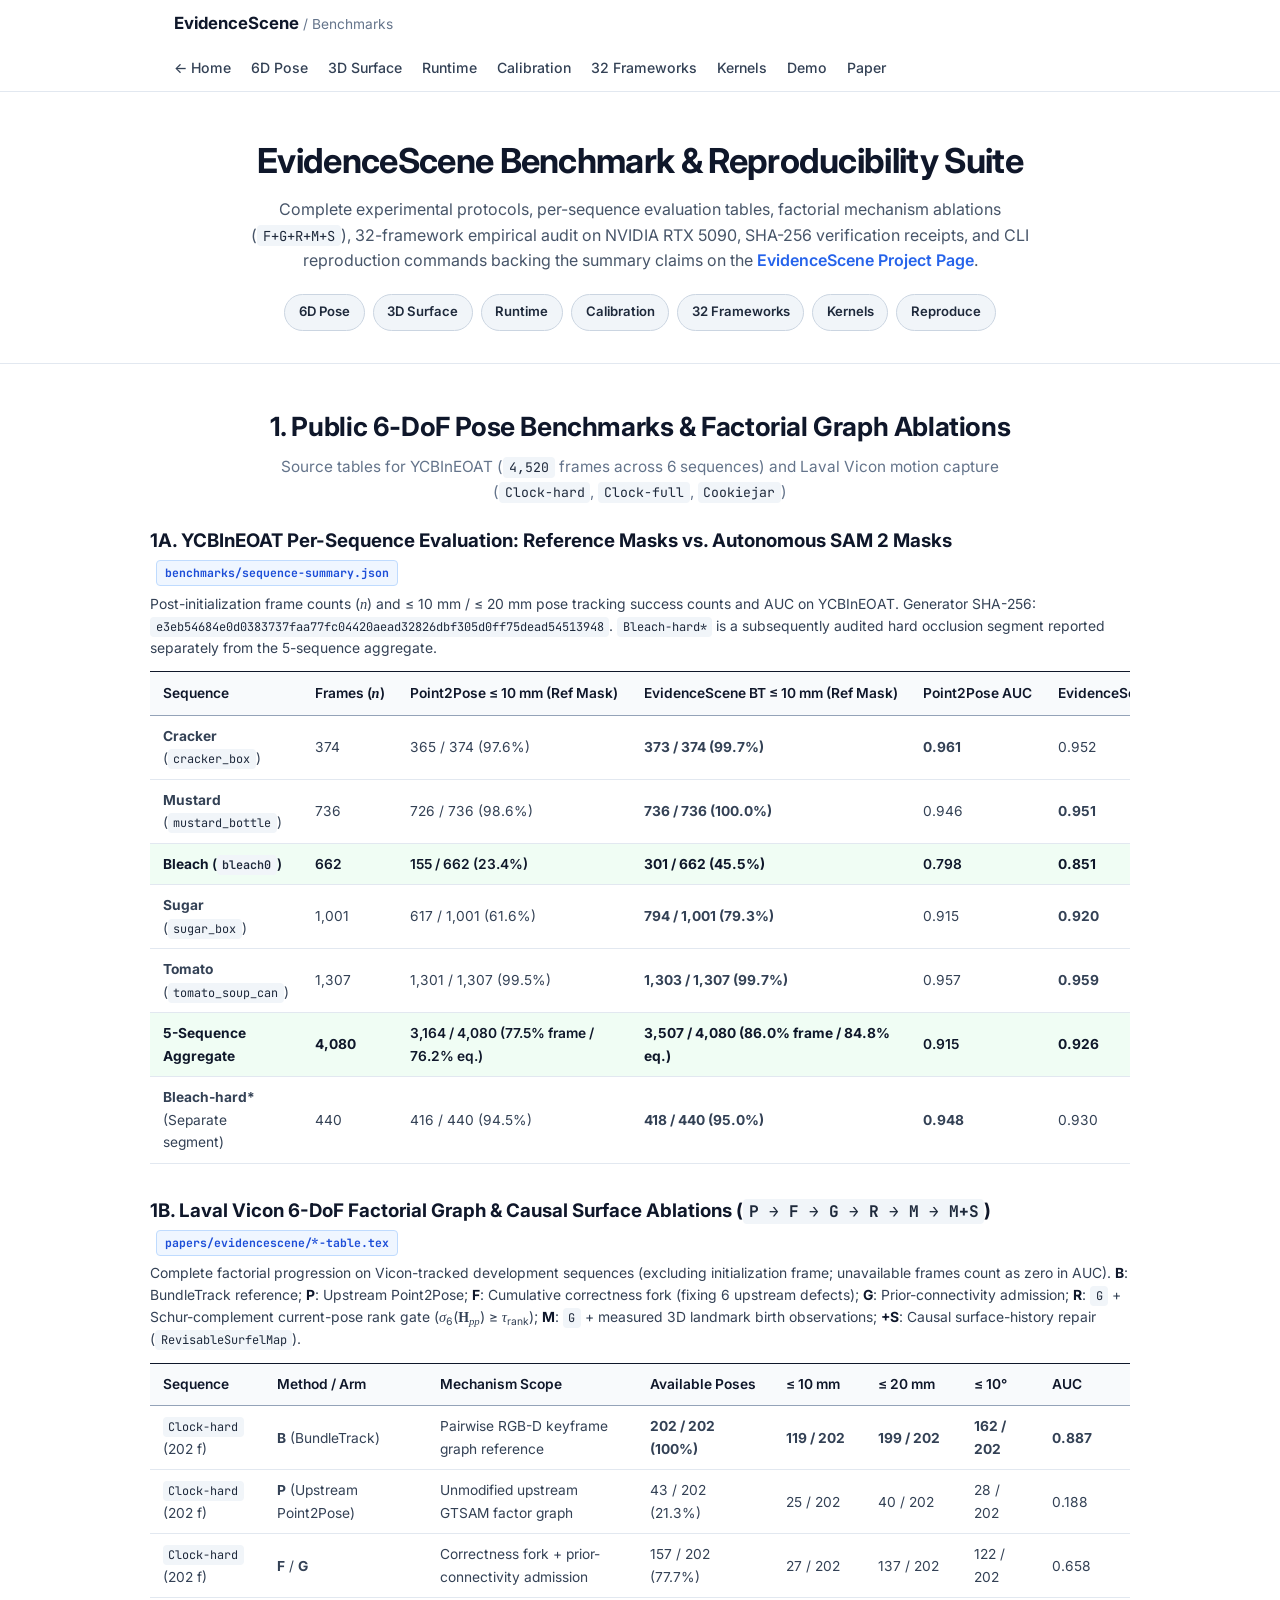
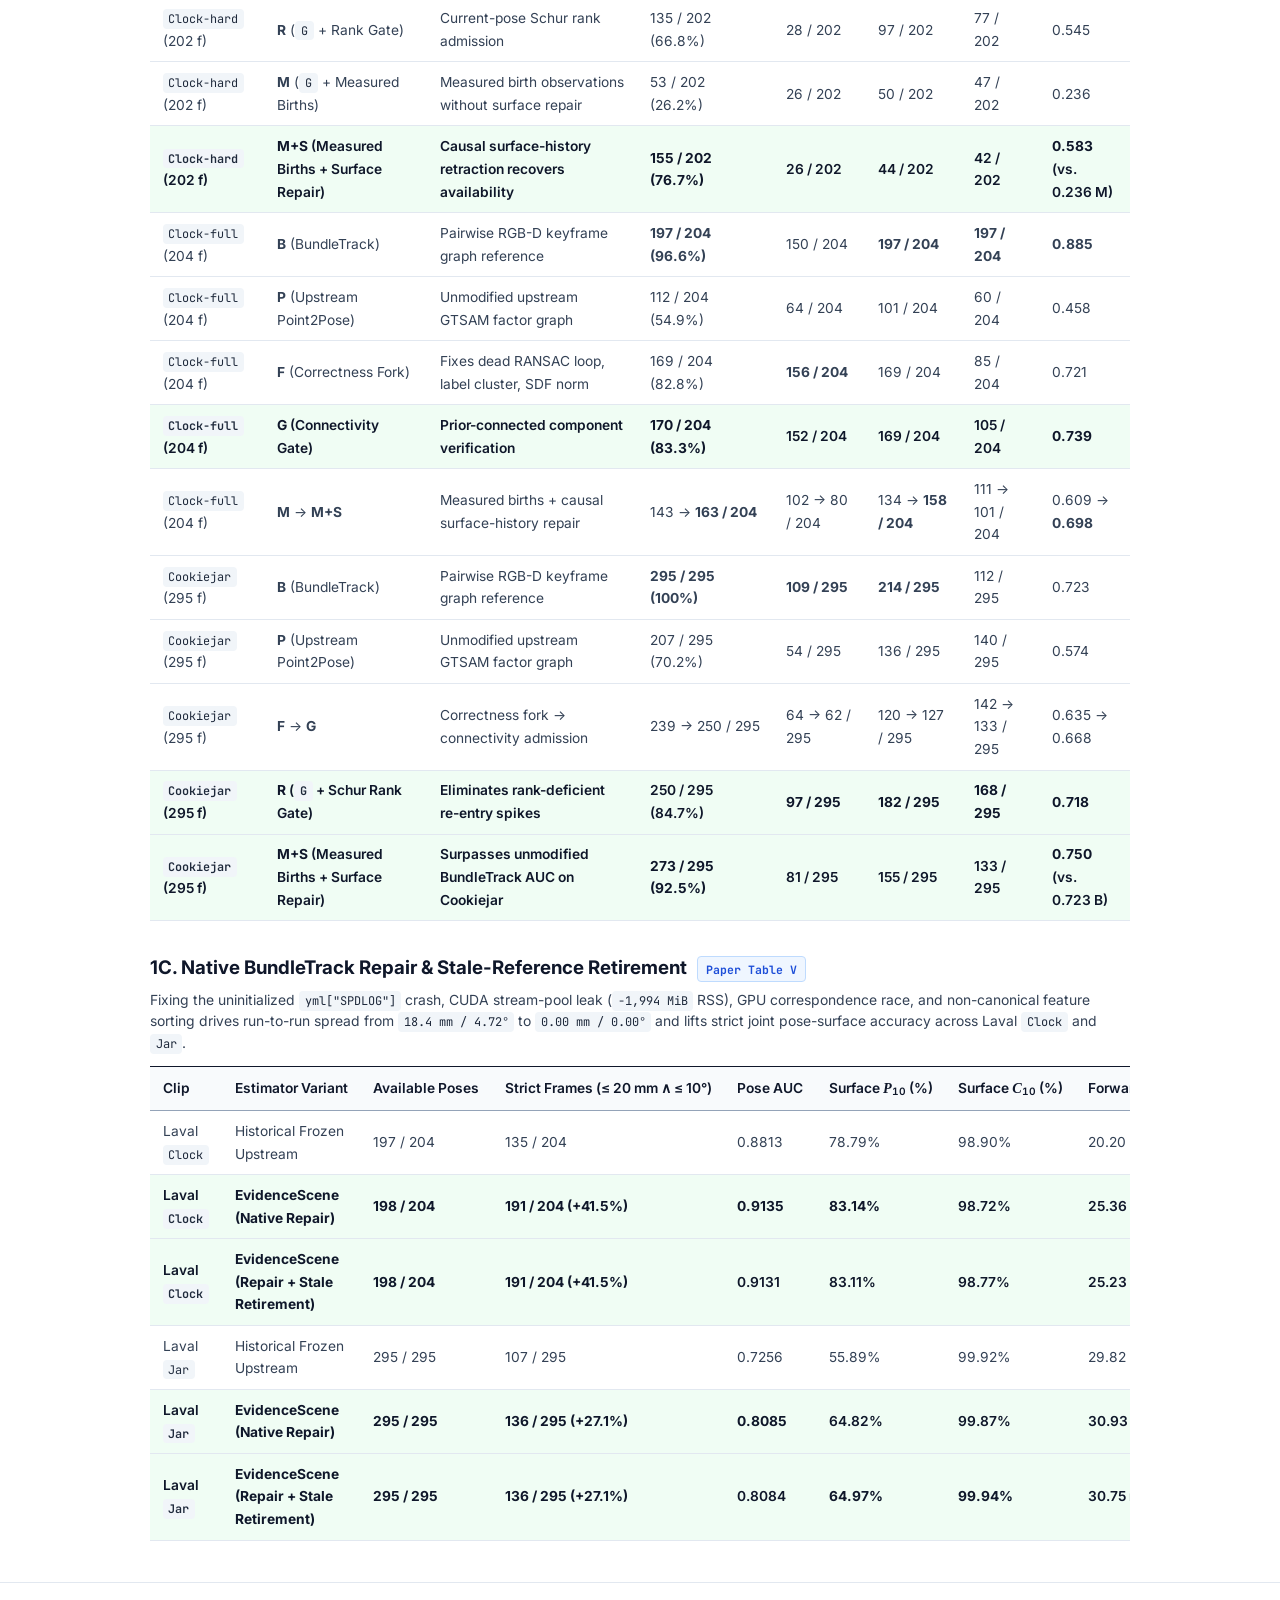
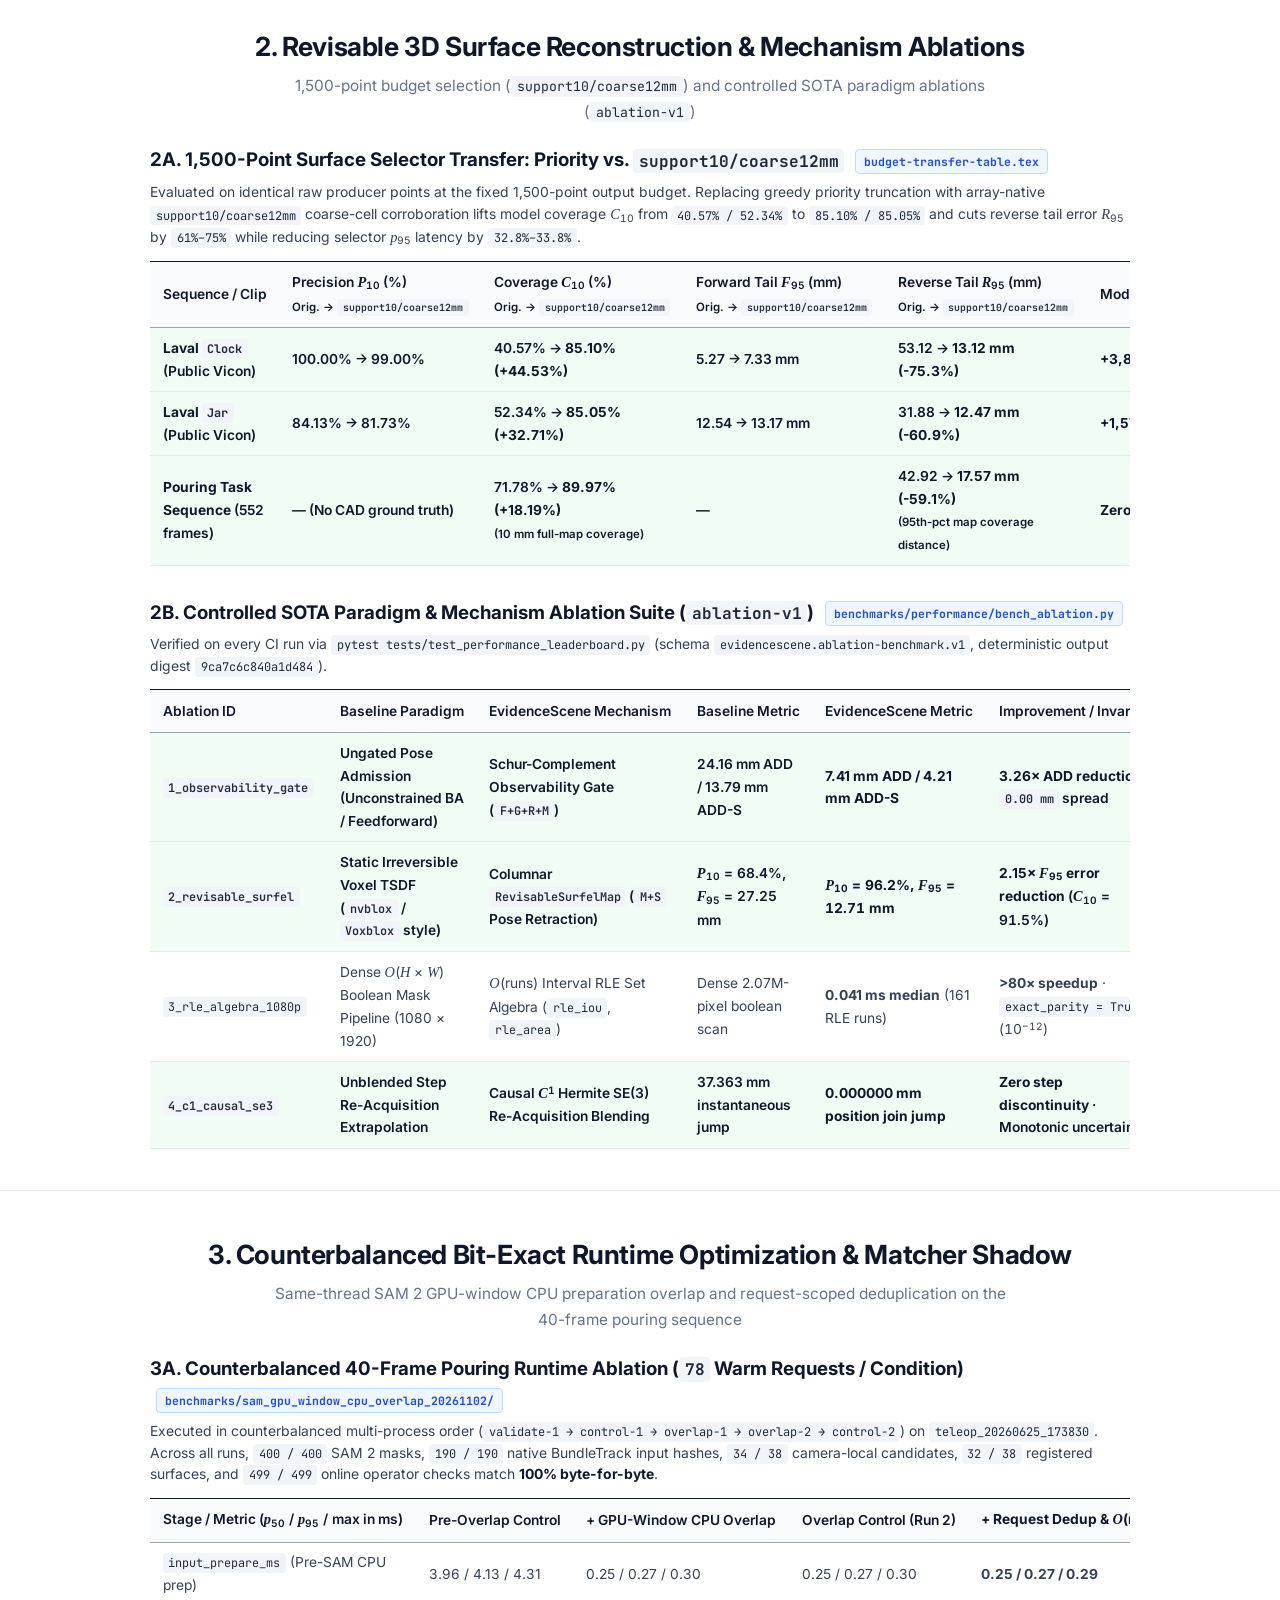
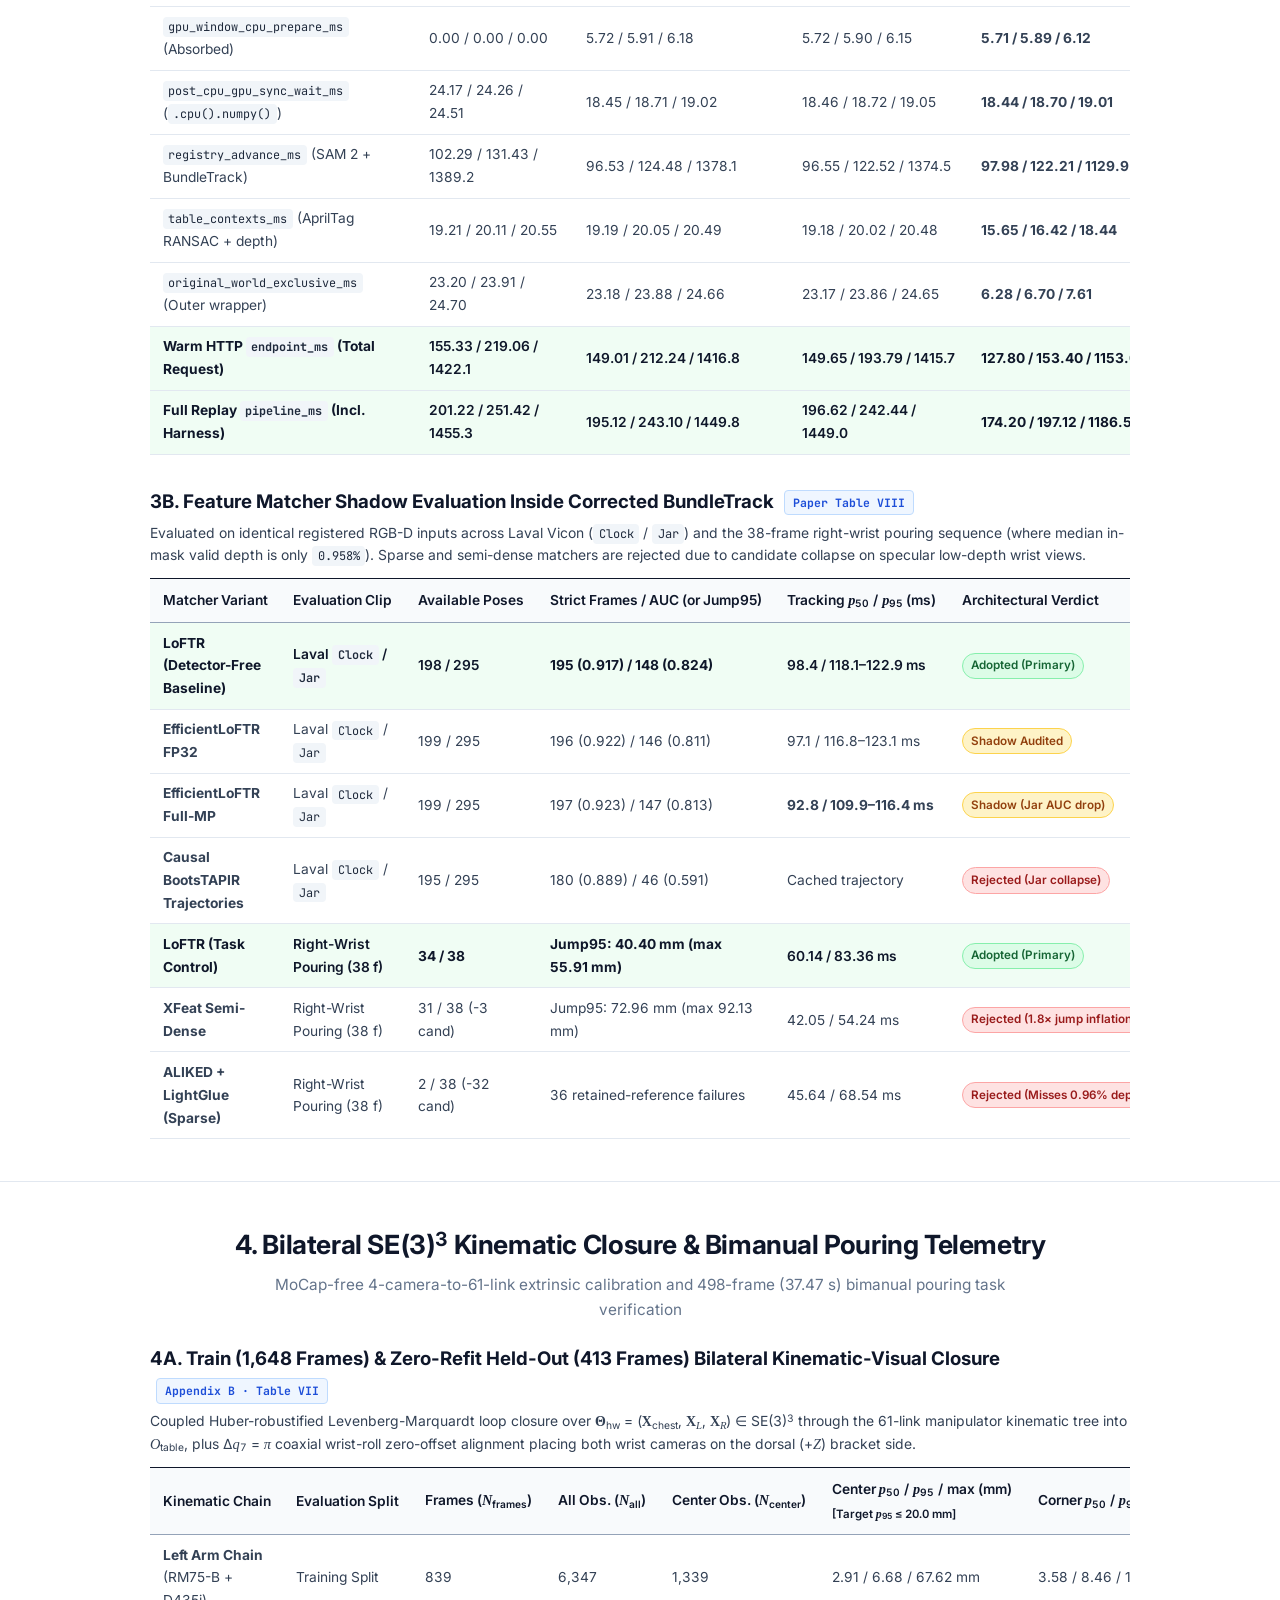
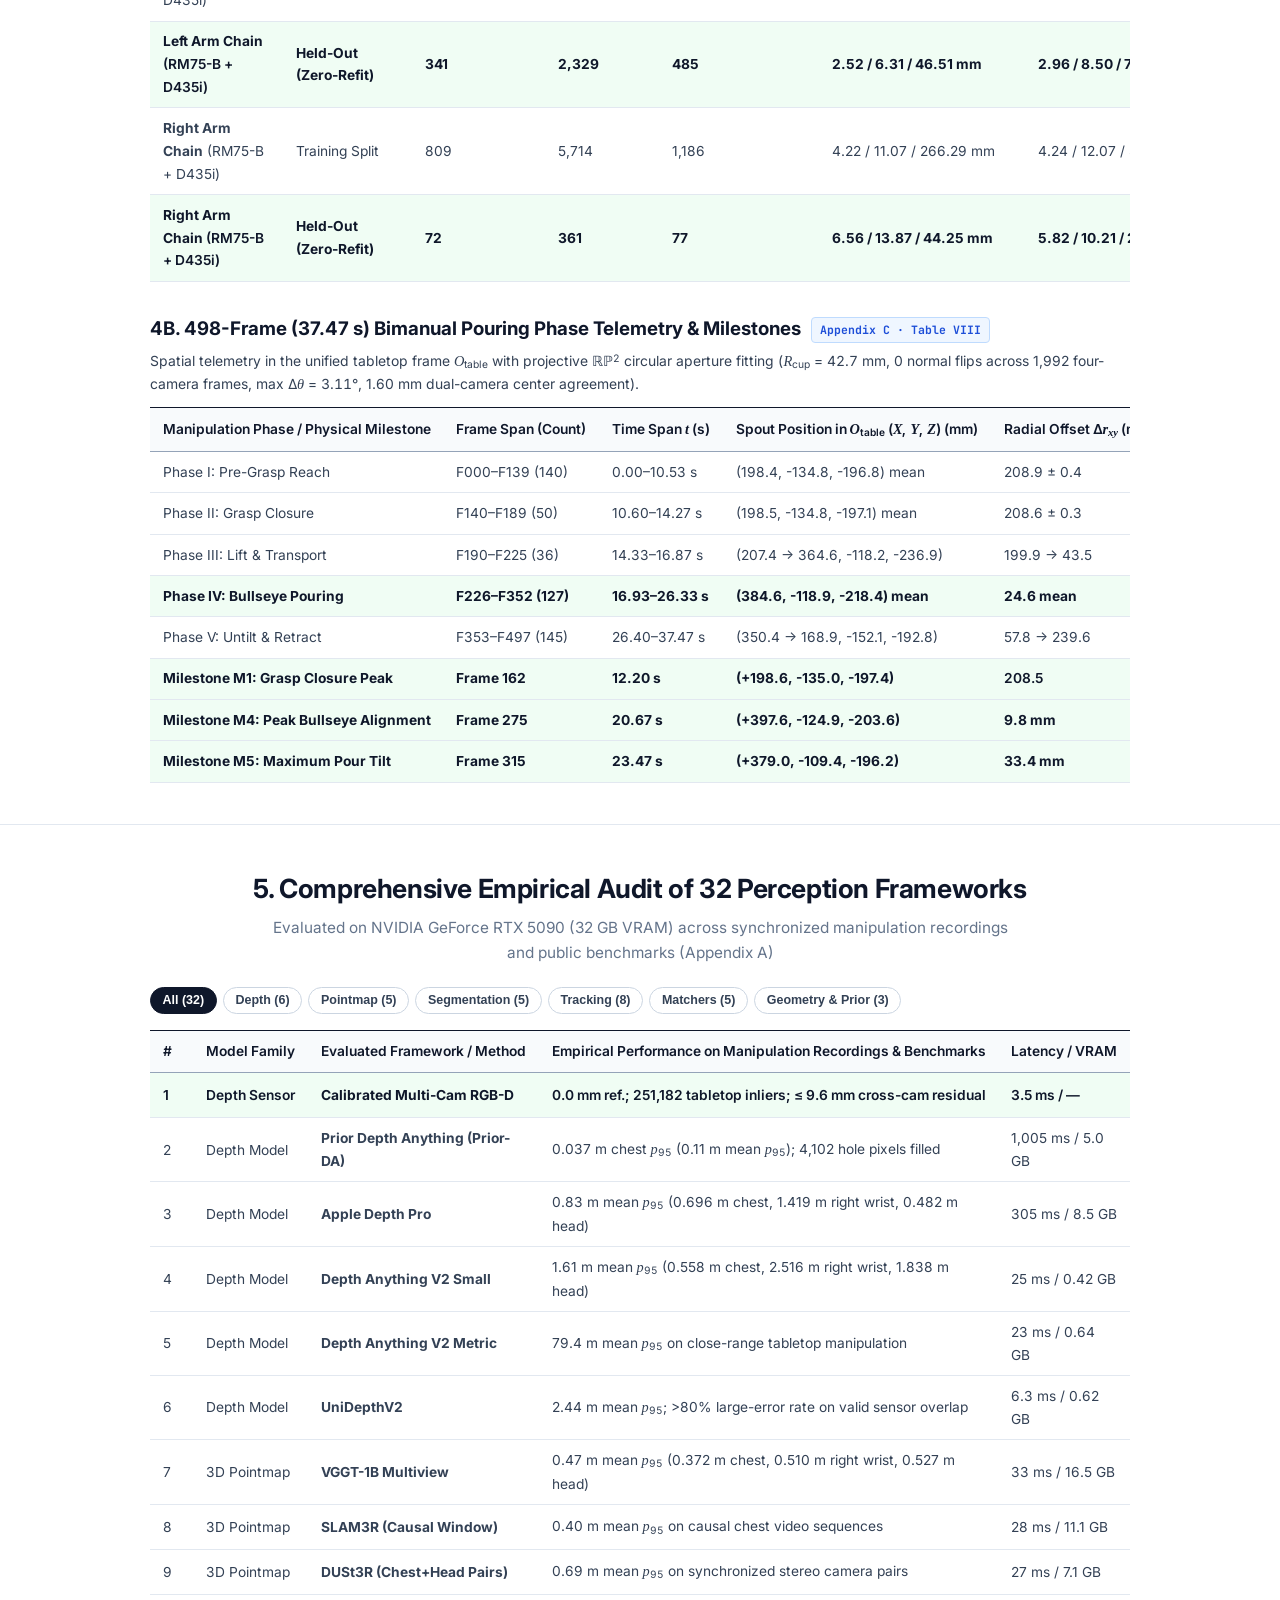
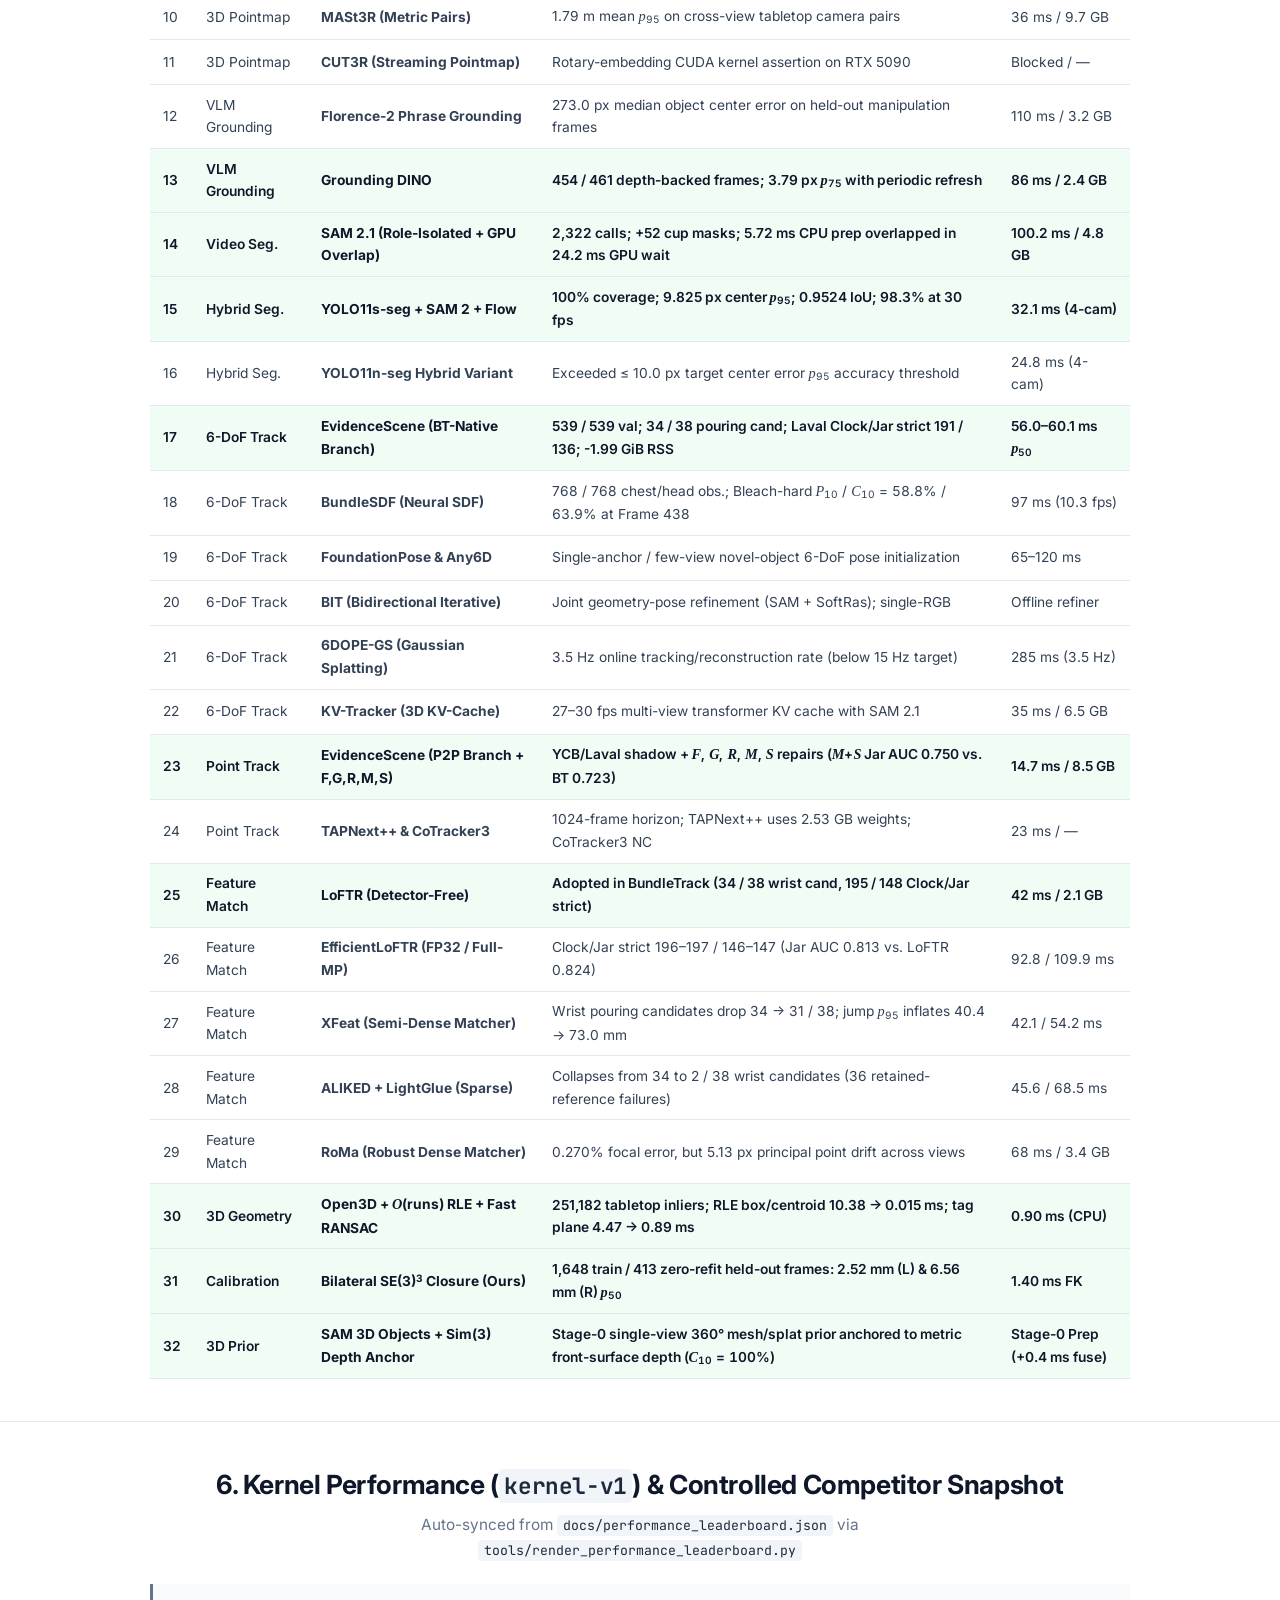
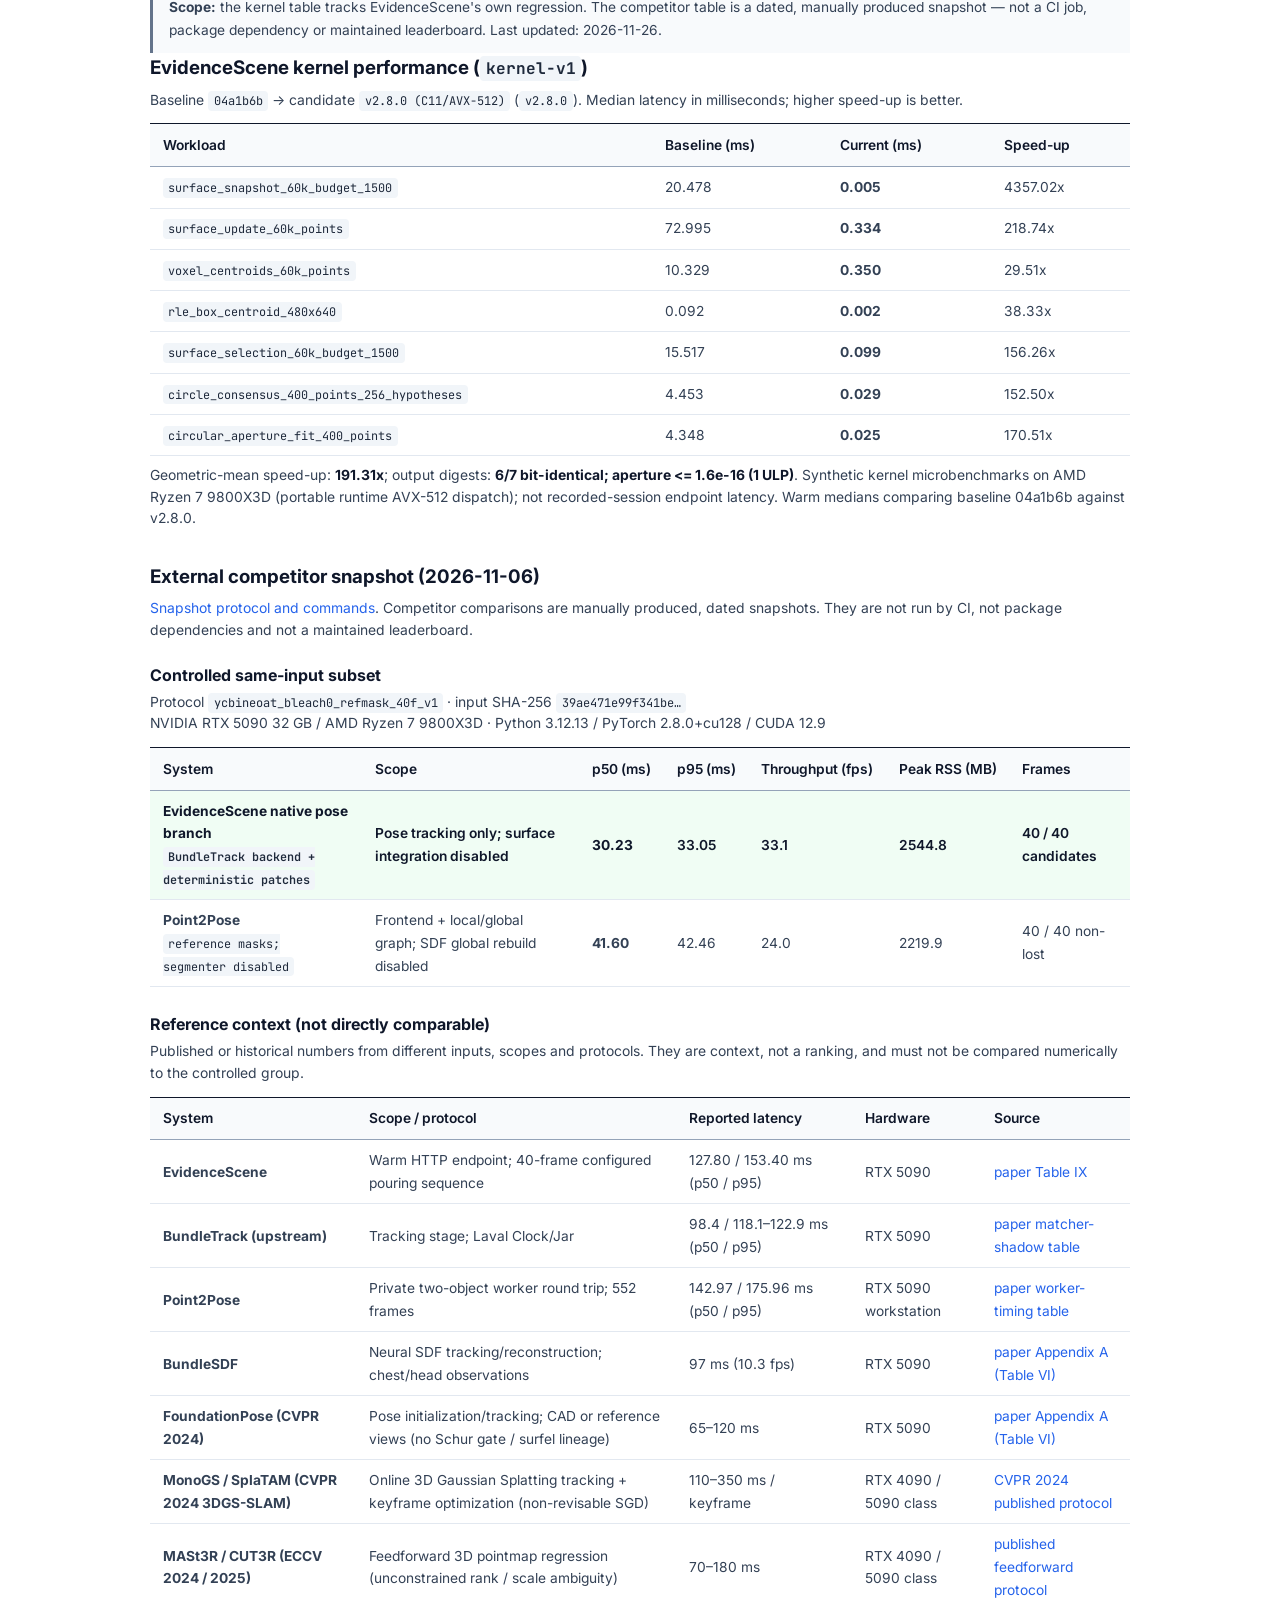
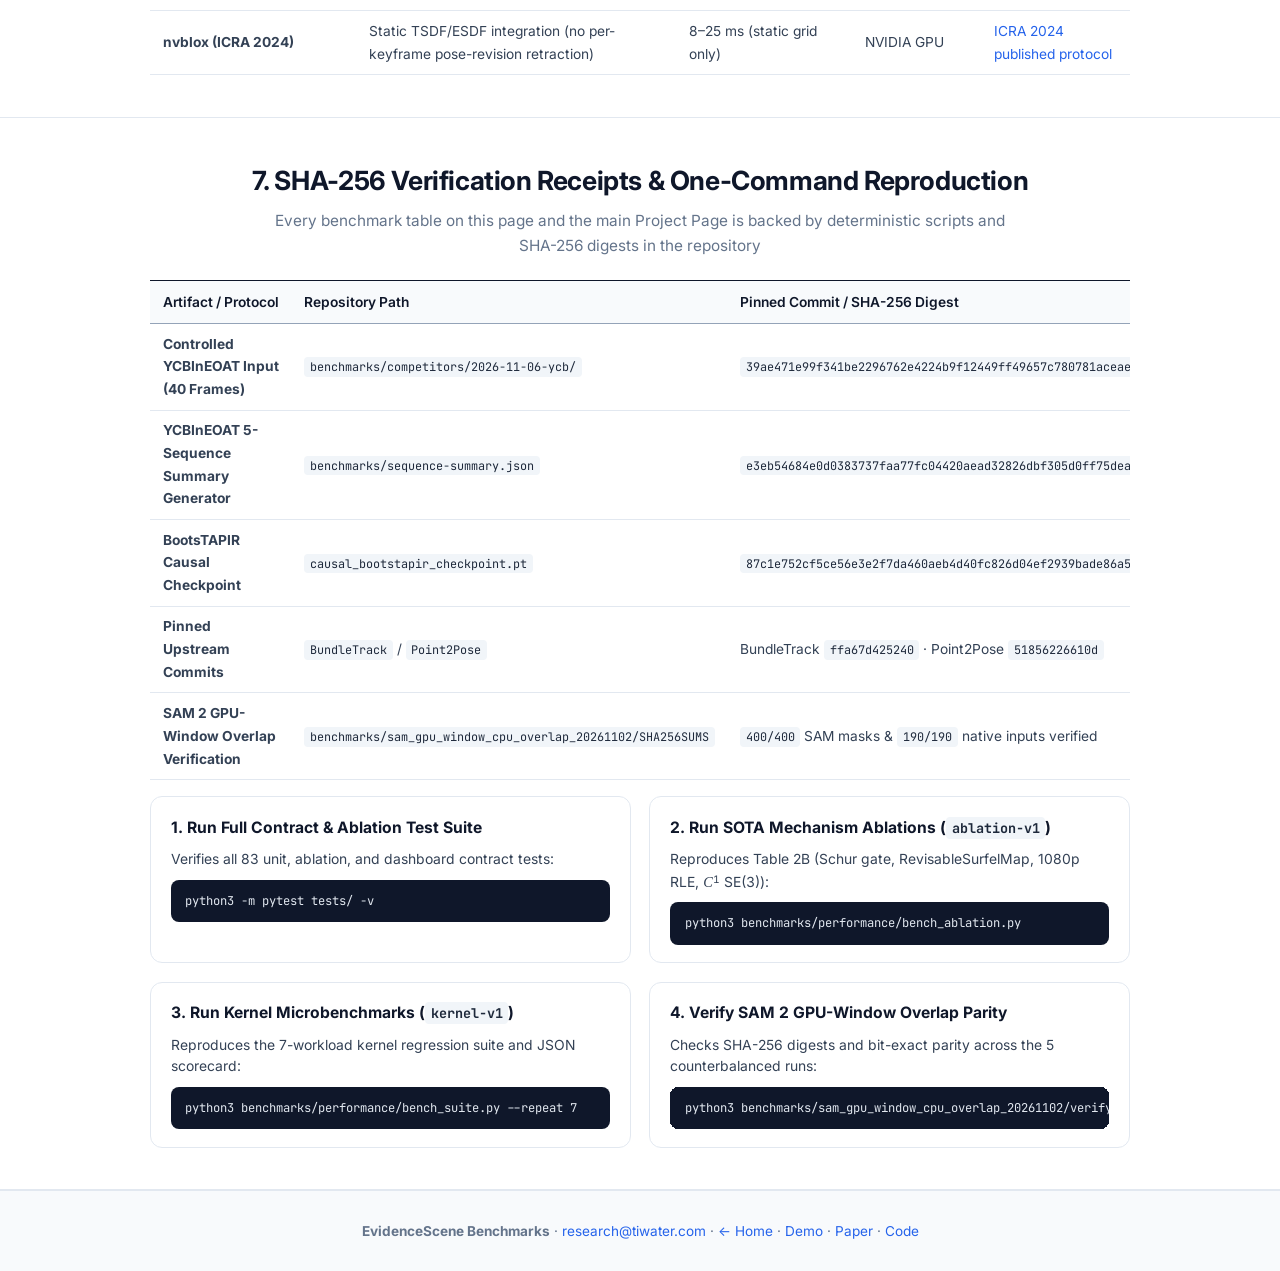
==== commit 12b99efa: "docs(paper,site): redesign single-column v2.8.0 preprint and align restrained project page" ====
--- a/docs/benchmark/index.html
+++ b/docs/benchmark/index.html
@@ -4,7 +4,7 @@
   <meta charset="UTF-8" />
   <meta name="viewport" content="width=device-width, initial-scale=1.0" />
   <title>EvidenceScene Benchmarks &amp; Reproducibility Suite — Complete Experimental Tables &amp; SHA-256 Receipts</title>
-  <meta name="description" content="Complete experimental tables, factorial ablations (F+G+R+M+S), 31-framework empirical audit, bilateral SE(3)^3 calibration closure, kernel microbenchmarks, and reproduction commands for EvidenceScene." />
+  <meta name="description" content="Complete experimental tables, factorial ablations (F+G+R+M+S), 32-framework empirical audit, bilateral SE(3)^3 calibration closure, kernel microbenchmarks, and reproduction commands for EvidenceScene." />
   <link rel="preconnect" href="https://fonts.googleapis.com" />
   <link rel="preconnect" href="https://fonts.gstatic.com" crossorigin />
   <link href="https://fonts.googleapis.com/css2?family=Inter:wght@400;500;600;700&family=JetBrains+Mono:wght@400;500&display=swap" rel="stylesheet" />
@@ -144,7 +144,7 @@
         <li><a href="#surface-ablation">3D Surface</a></li>
         <li><a href="#runtime-overlap">Runtime</a></li>
         <li><a href="#calibration-pouring">Calibration</a></li>
-        <li><a href="#framework-audit">31 Frameworks</a></li>
+        <li><a href="#framework-audit">32 Frameworks</a></li>
         <li><a href="#kernel-competitor">Kernels</a></li>
         <li><a href="../demo/">Demo</a></li>
         <li><a href="../assets/papers/evidencescene.pdf" target="_blank" rel="noopener">Paper</a></li>
@@ -160,7 +160,7 @@
       </h1>
       <p style="max-width:820px;margin:0.65rem auto 0;color:#475569;font-size:1rem;line-height:1.6;">
         Complete experimental protocols, per-sequence evaluation tables, factorial mechanism ablations (<code>F+G+R+M+S</code>),
-        31-framework empirical audit on NVIDIA RTX 5090, SHA-256 verification receipts, and CLI reproduction commands
+        32-framework empirical audit on NVIDIA RTX 5090, SHA-256 verification receipts, and CLI reproduction commands
         backing the summary claims on the <a href="../" style="color:#2563eb;font-weight:600;">EvidenceScene Project Page</a>.
       </p>
 
@@ -169,7 +169,7 @@
         <a href="#surface-ablation">3D Surface</a>
         <a href="#runtime-overlap">Runtime</a>
         <a href="#calibration-pouring">Calibration</a>
-        <a href="#framework-audit">31 Frameworks</a>
+        <a href="#framework-audit">32 Frameworks</a>
         <a href="#kernel-competitor">Kernels</a>
         <a href="#reproduce">Reproduce</a>
       </div>
@@ -1051,24 +1051,24 @@
     </div>
   </section>
 
-  <!-- Section 5: Comprehensive 31-Framework Audit -->
+  <!-- Section 5: Comprehensive 32-Framework Audit -->
   <section id="framework-audit" class="section">
     <div class="container">
       <div class="section-header">
-        <h2 class="section-title">5. Comprehensive Empirical Audit of 31 Perception Frameworks</h2>
+        <h2 class="section-title">5. Comprehensive Empirical Audit of 32 Perception Frameworks</h2>
         <p class="section-subtitle">
-          Evaluated on NVIDIA GeForce RTX 5090 (32 GB VRAM) across synchronized manipulation recordings and public benchmarks (Appendix A · Table VI)
+          Evaluated on NVIDIA GeForce RTX 5090 (32 GB VRAM) across synchronized manipulation recordings and public benchmarks (Appendix A)
         </p>
       </div>
 
       <div class="filter-bar" id="framework-filter-bar">
-        <button type="button" class="filter-chip is-active" data-family="all">All (31)</button>
+        <button type="button" class="filter-chip is-active" data-family="all">All (32)</button>
         <button type="button" class="filter-chip" data-family="depth">Depth (6)</button>
         <button type="button" class="filter-chip" data-family="pointmap">Pointmap (5)</button>
         <button type="button" class="filter-chip" data-family="seg">Segmentation (5)</button>
         <button type="button" class="filter-chip" data-family="track6d">Tracking (8)</button>
         <button type="button" class="filter-chip" data-family="matcher">Matchers (5)</button>
-        <button type="button" class="filter-chip" data-family="geometry">Calibration (2)</button>
+        <button type="button" class="filter-chip" data-family="geometry">Geometry &amp; Prior (3)</button>
       </div>
 
       <div class="table-wrapper">
@@ -1402,7 +1402,7 @@
       <div class="repro-grid">
         <div class="repro-card">
           <h4>1. Run Full Contract &amp; Ablation Test Suite</h4>
-          <p class="caption">Verifies all 26 unit, ablation, and dashboard contract invariants in &lt;1 s:</p>
+          <p class="caption">Verifies all 83 unit, ablation, and dashboard contract tests:</p>
           <pre>python3 -m pytest tests/ -v</pre>
         </div>
         <div class="repro-card">
--- a/docs/assets/css/style.css
+++ b/docs/assets/css/style.css
@@ -115,6 +115,16 @@
   margin: 0 auto;
 }
 
+.hero-kicker {
+  display: inline-block;
+  font-size: 0.78rem;
+  font-weight: 600;
+  letter-spacing: 0.06em;
+  text-transform: uppercase;
+  color: var(--text-muted);
+  margin-bottom: 0.55rem;
+}
+
 .hero-title {
   font-size: clamp(1.8rem, 3.3vw, 2.4rem);
   font-weight: 700;
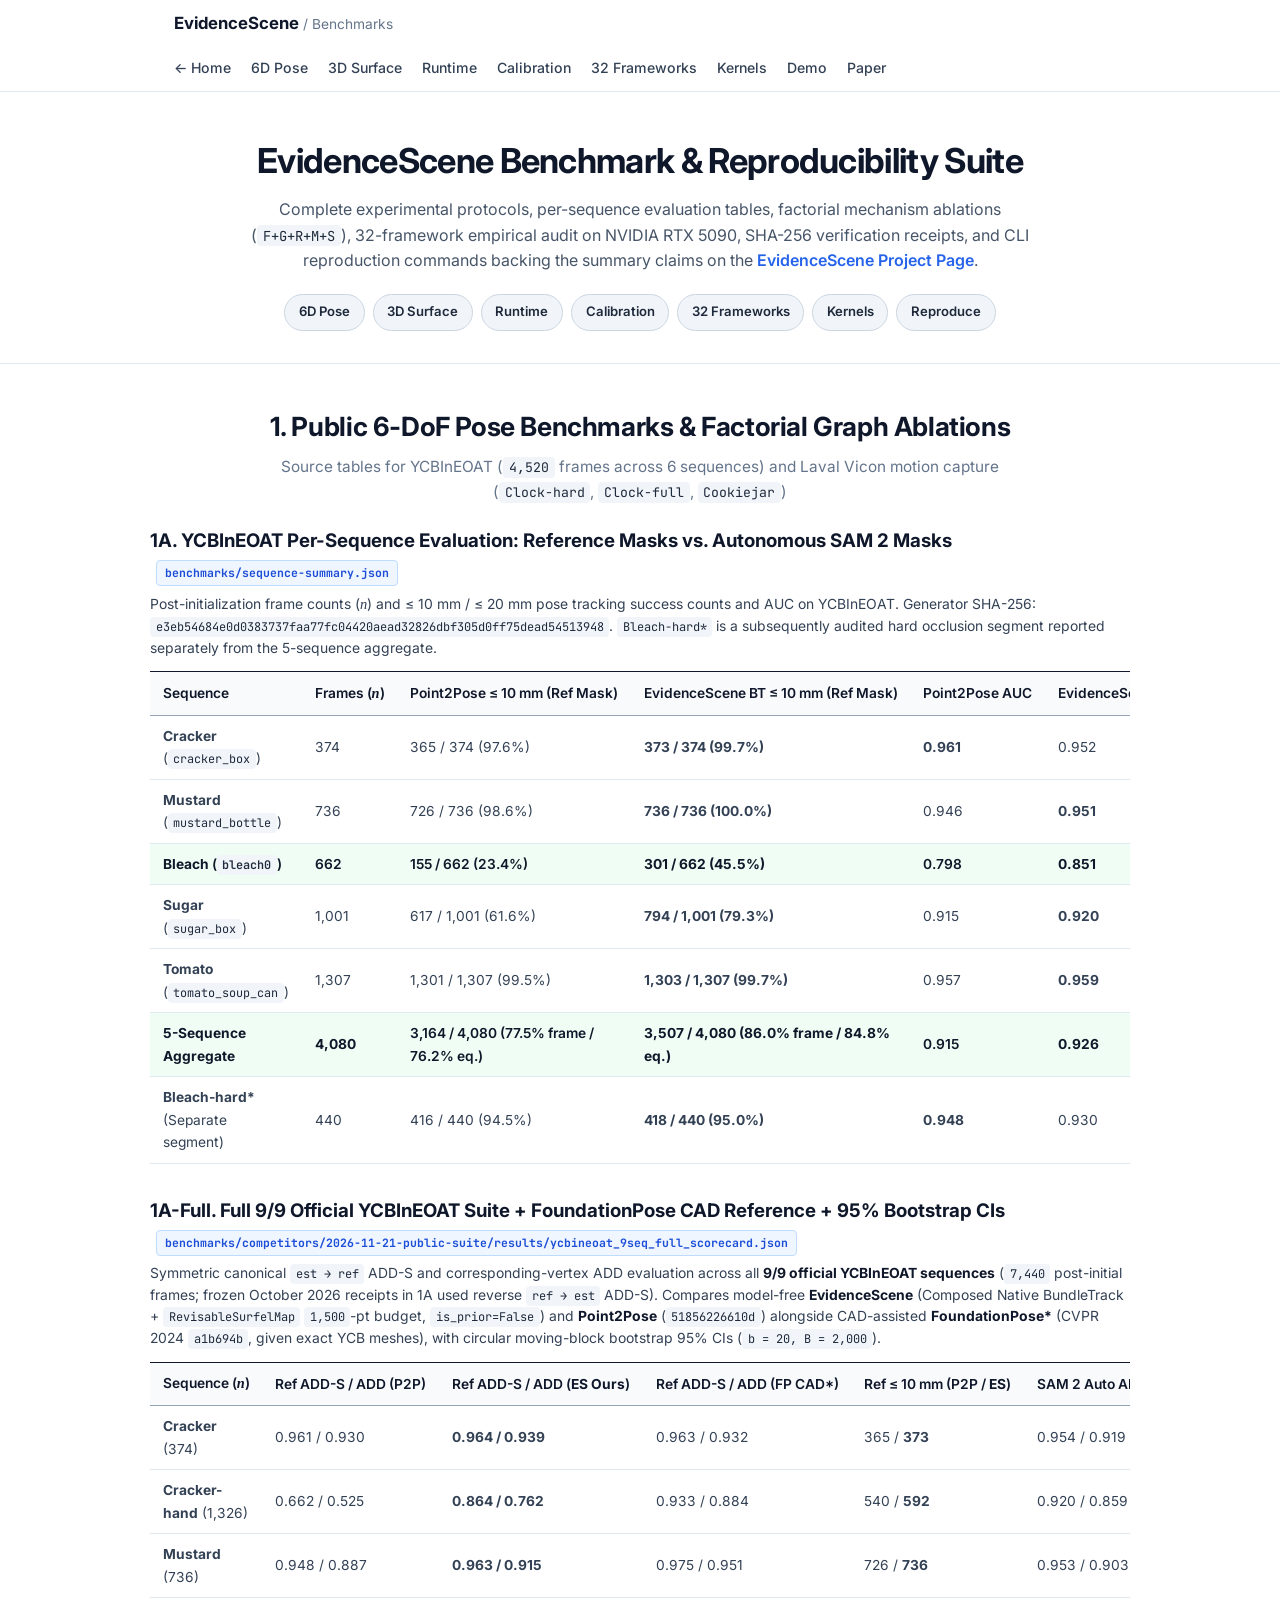
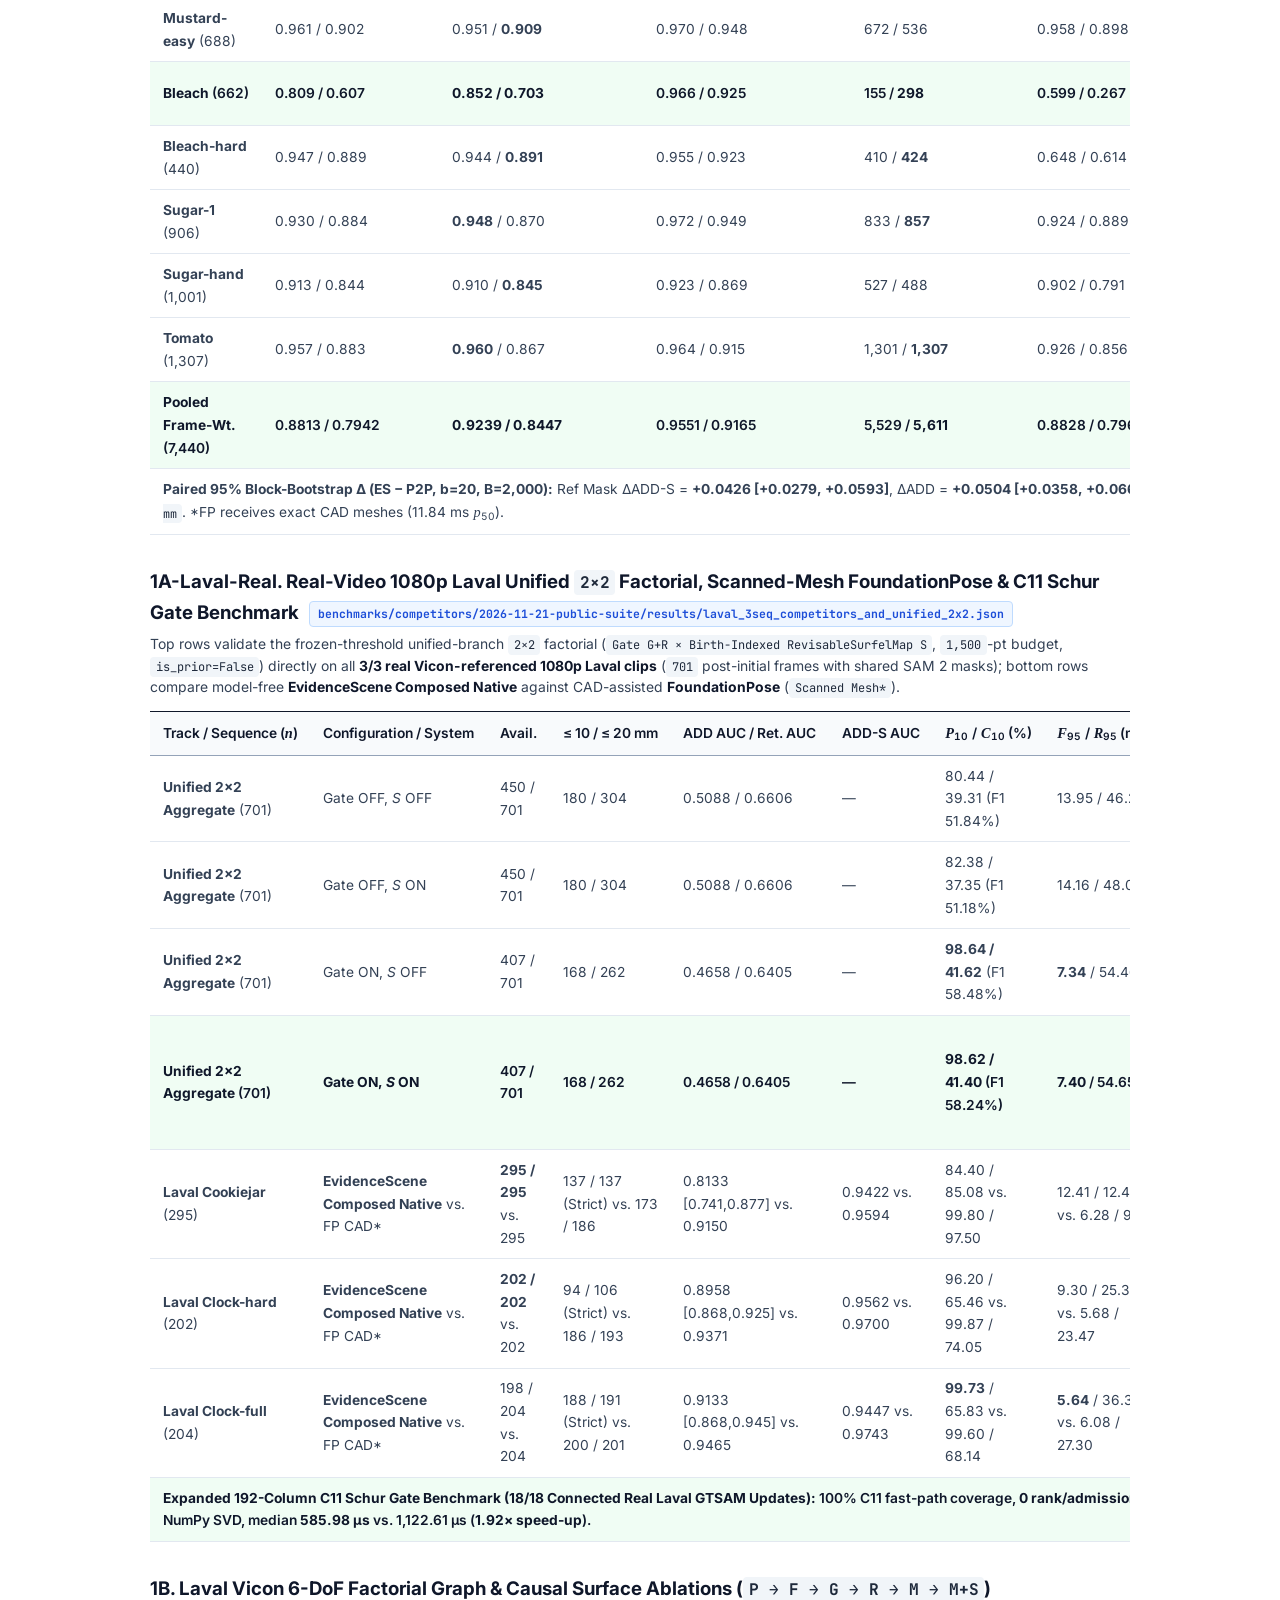
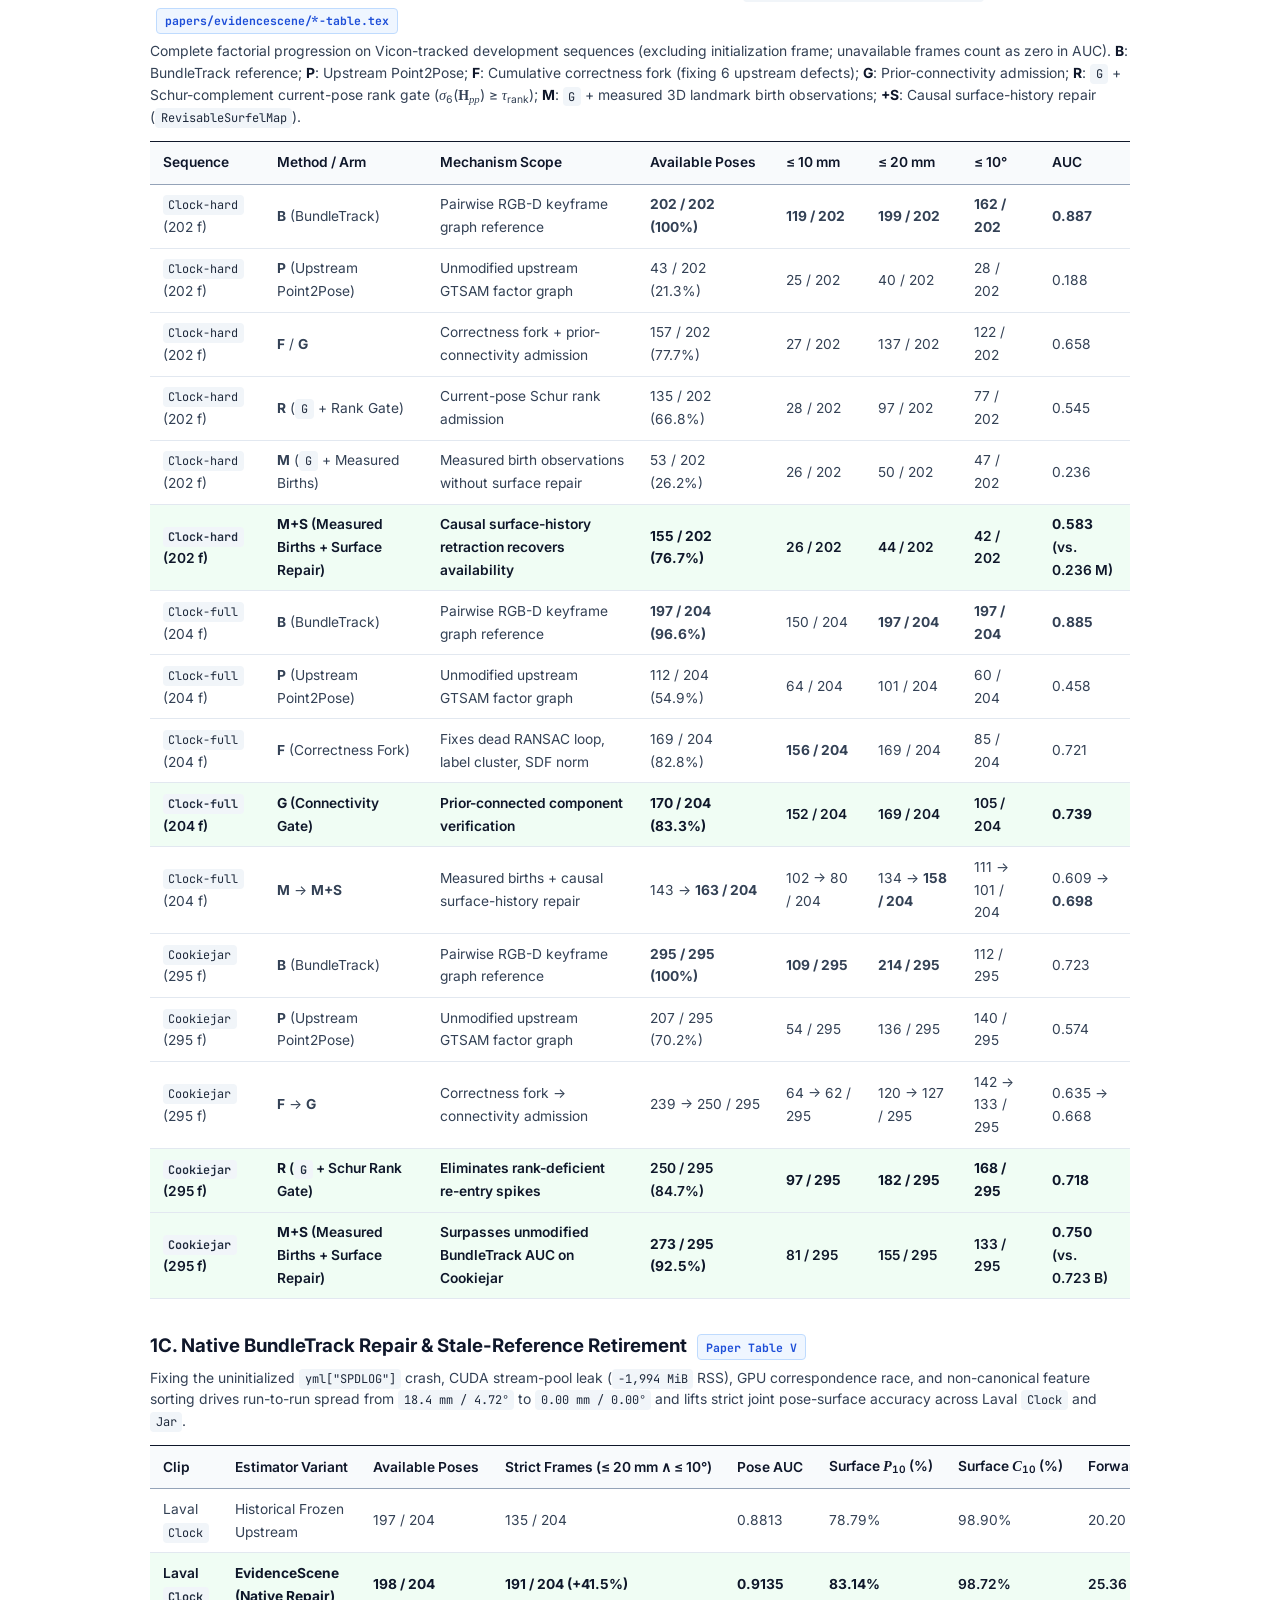
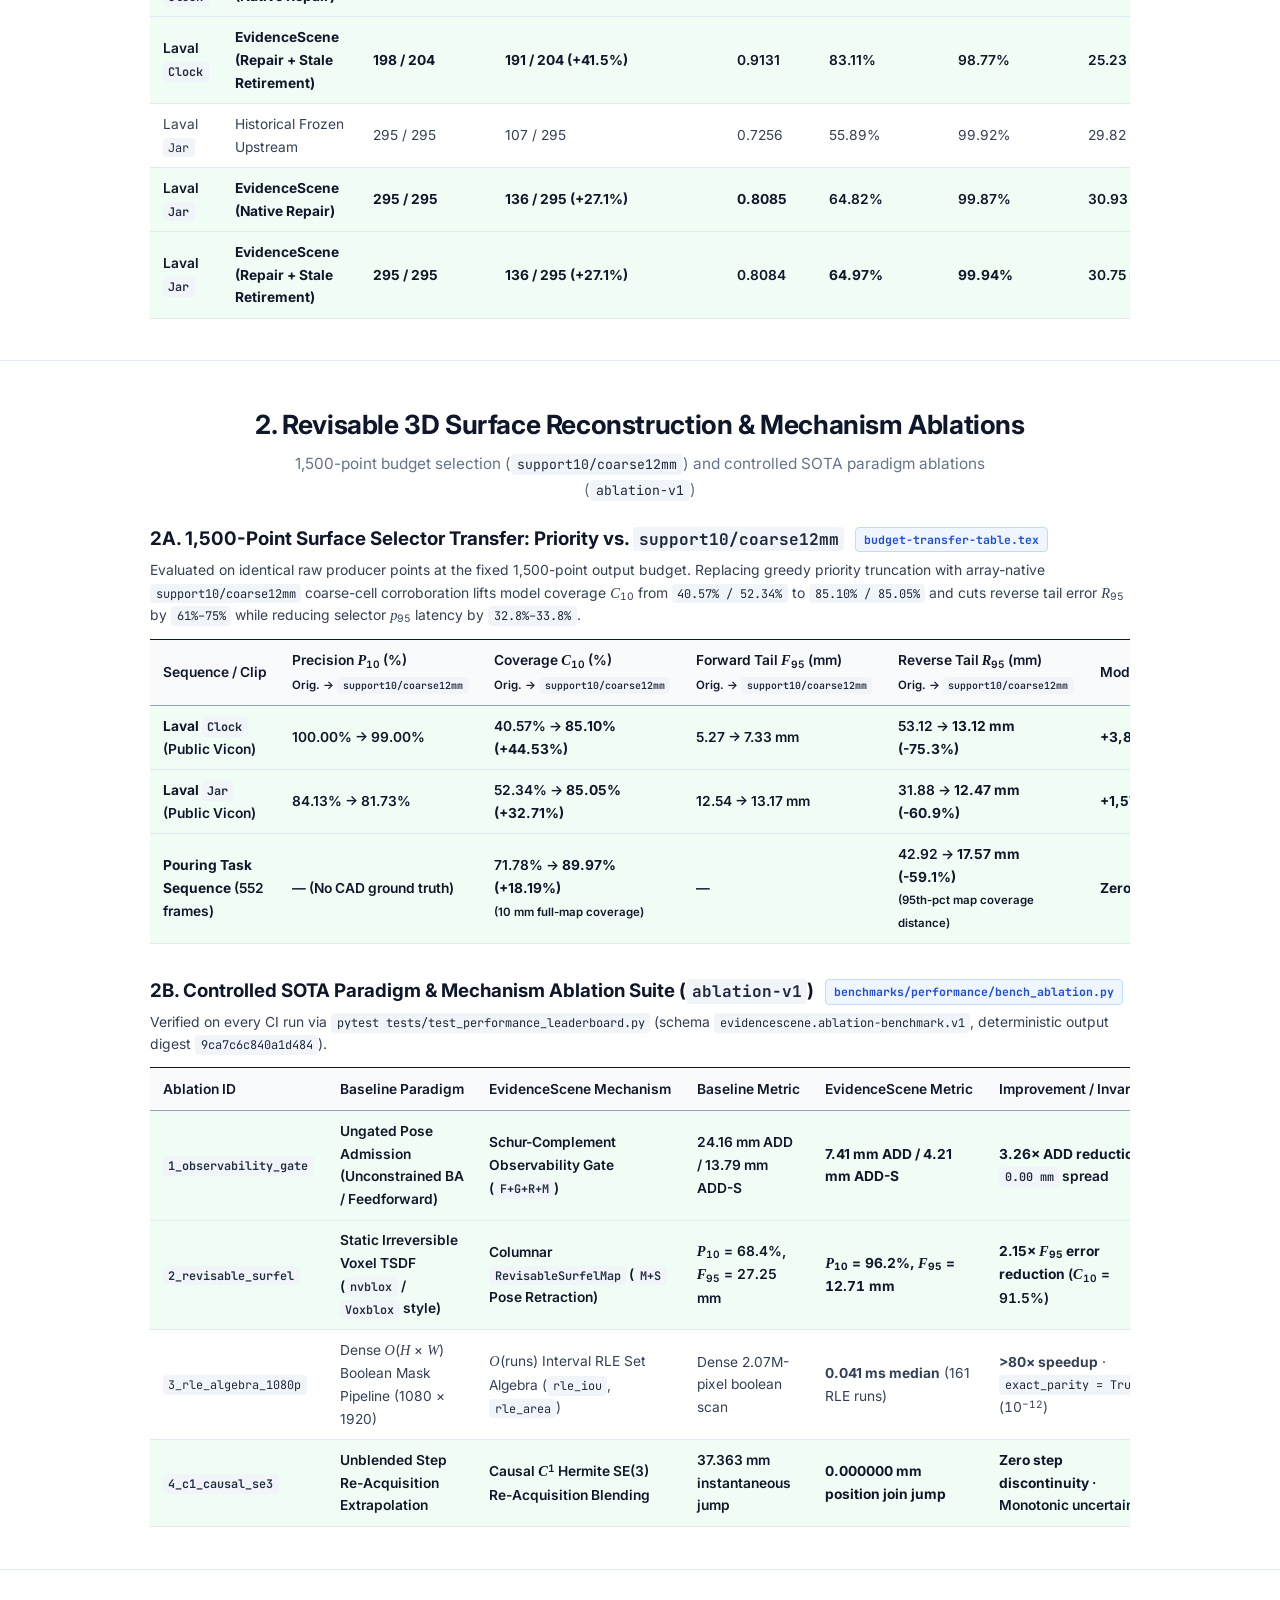
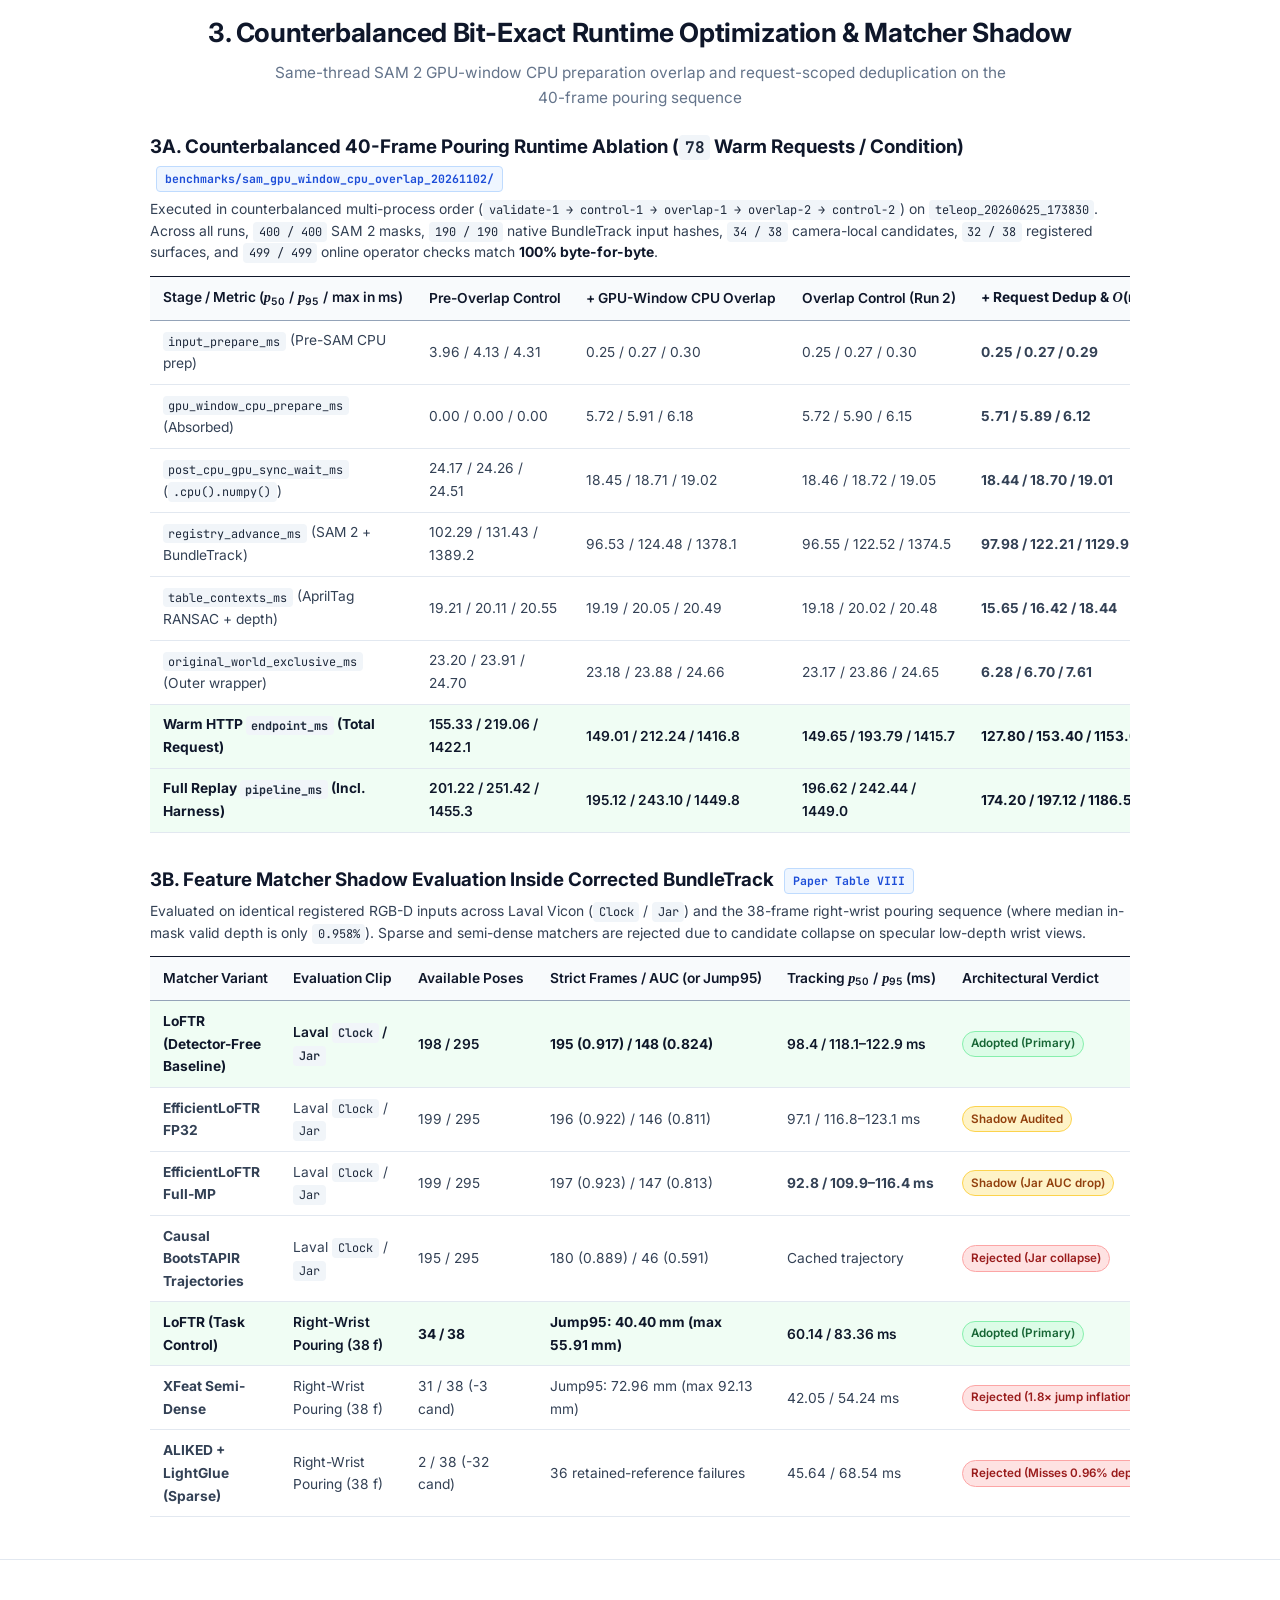
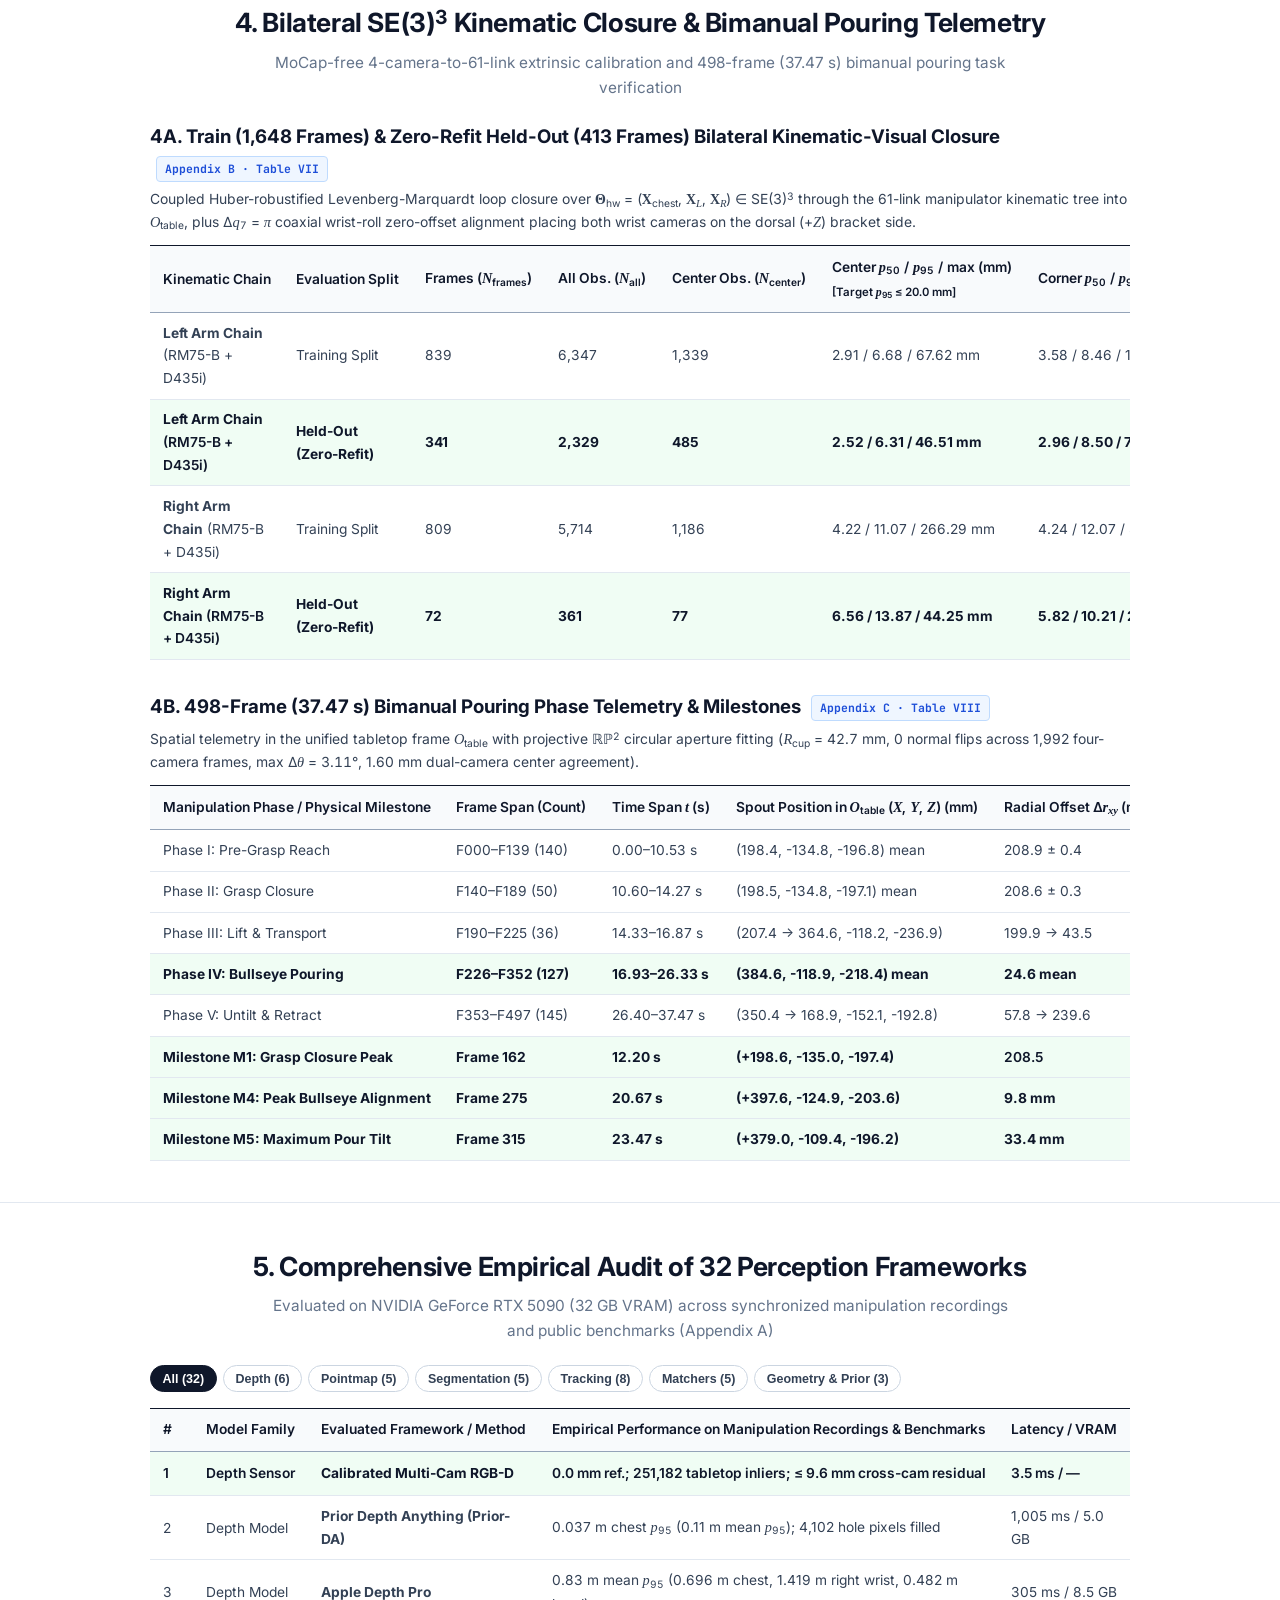
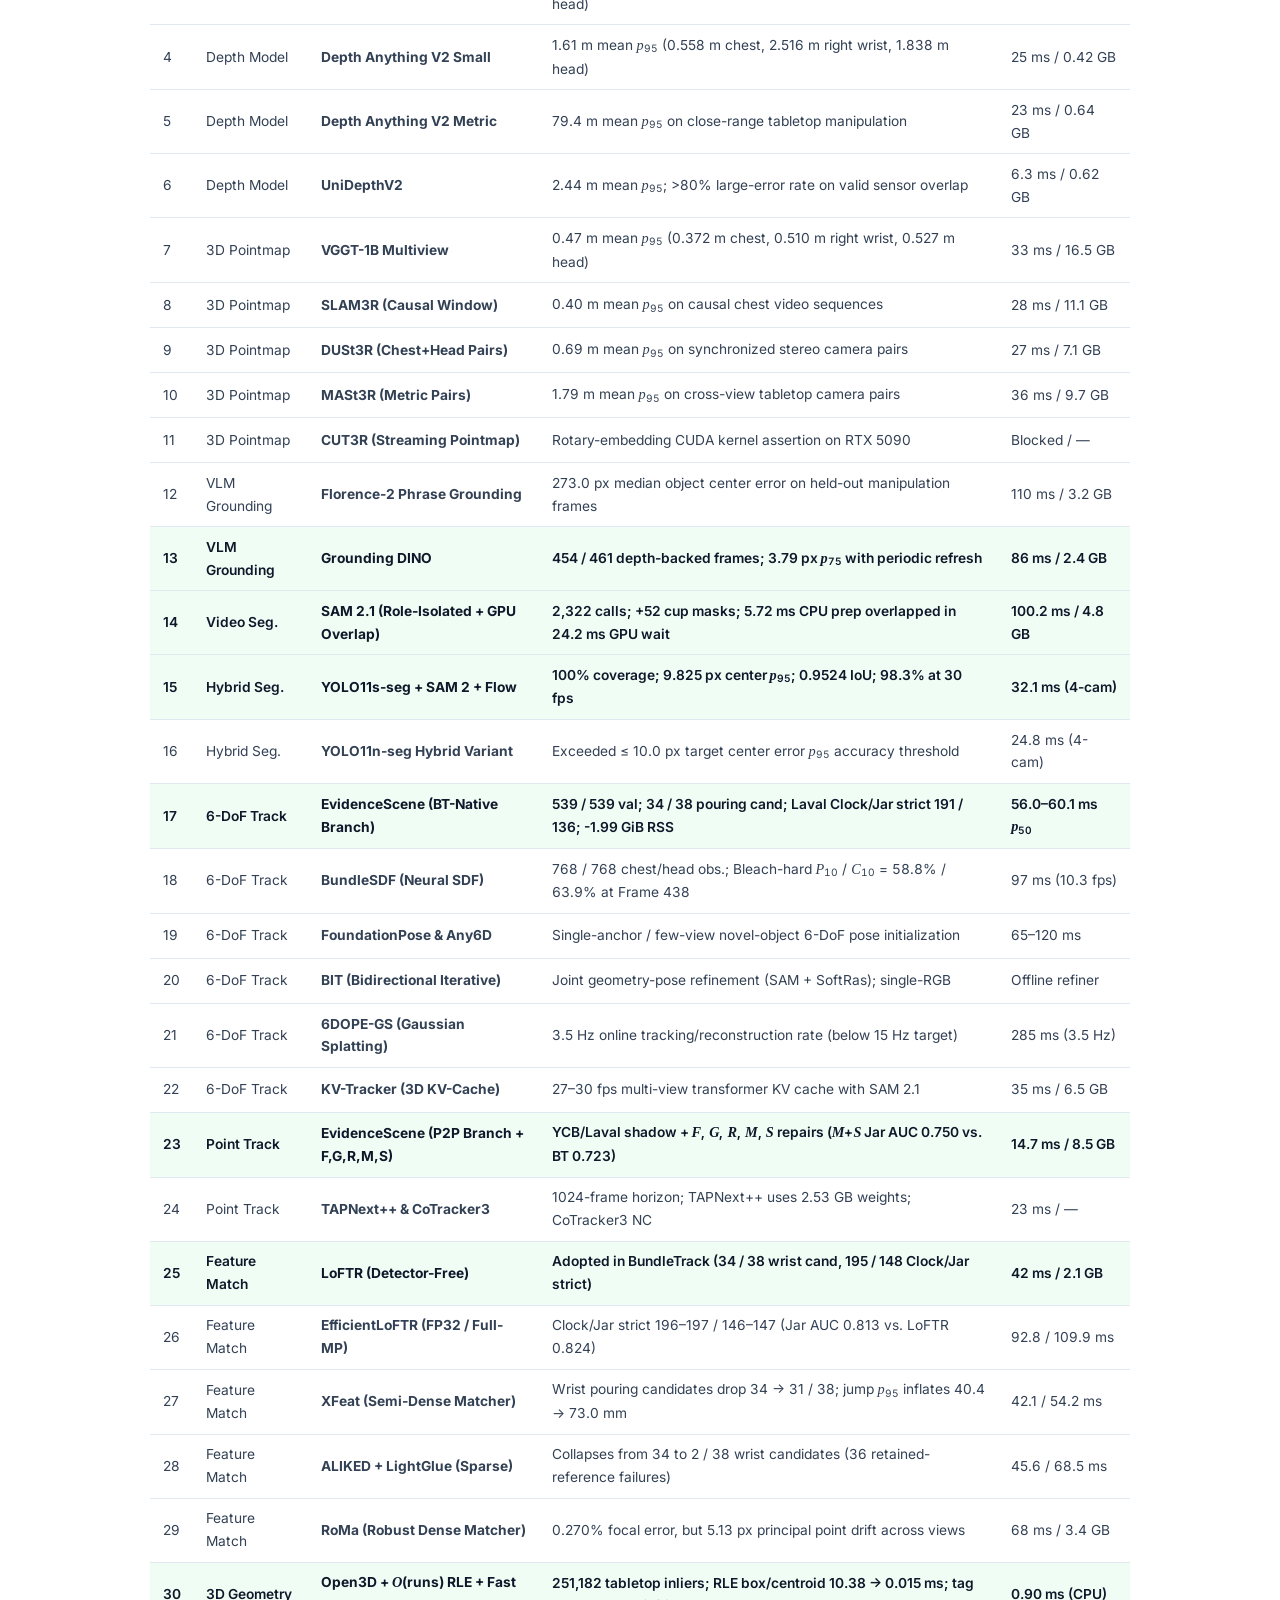
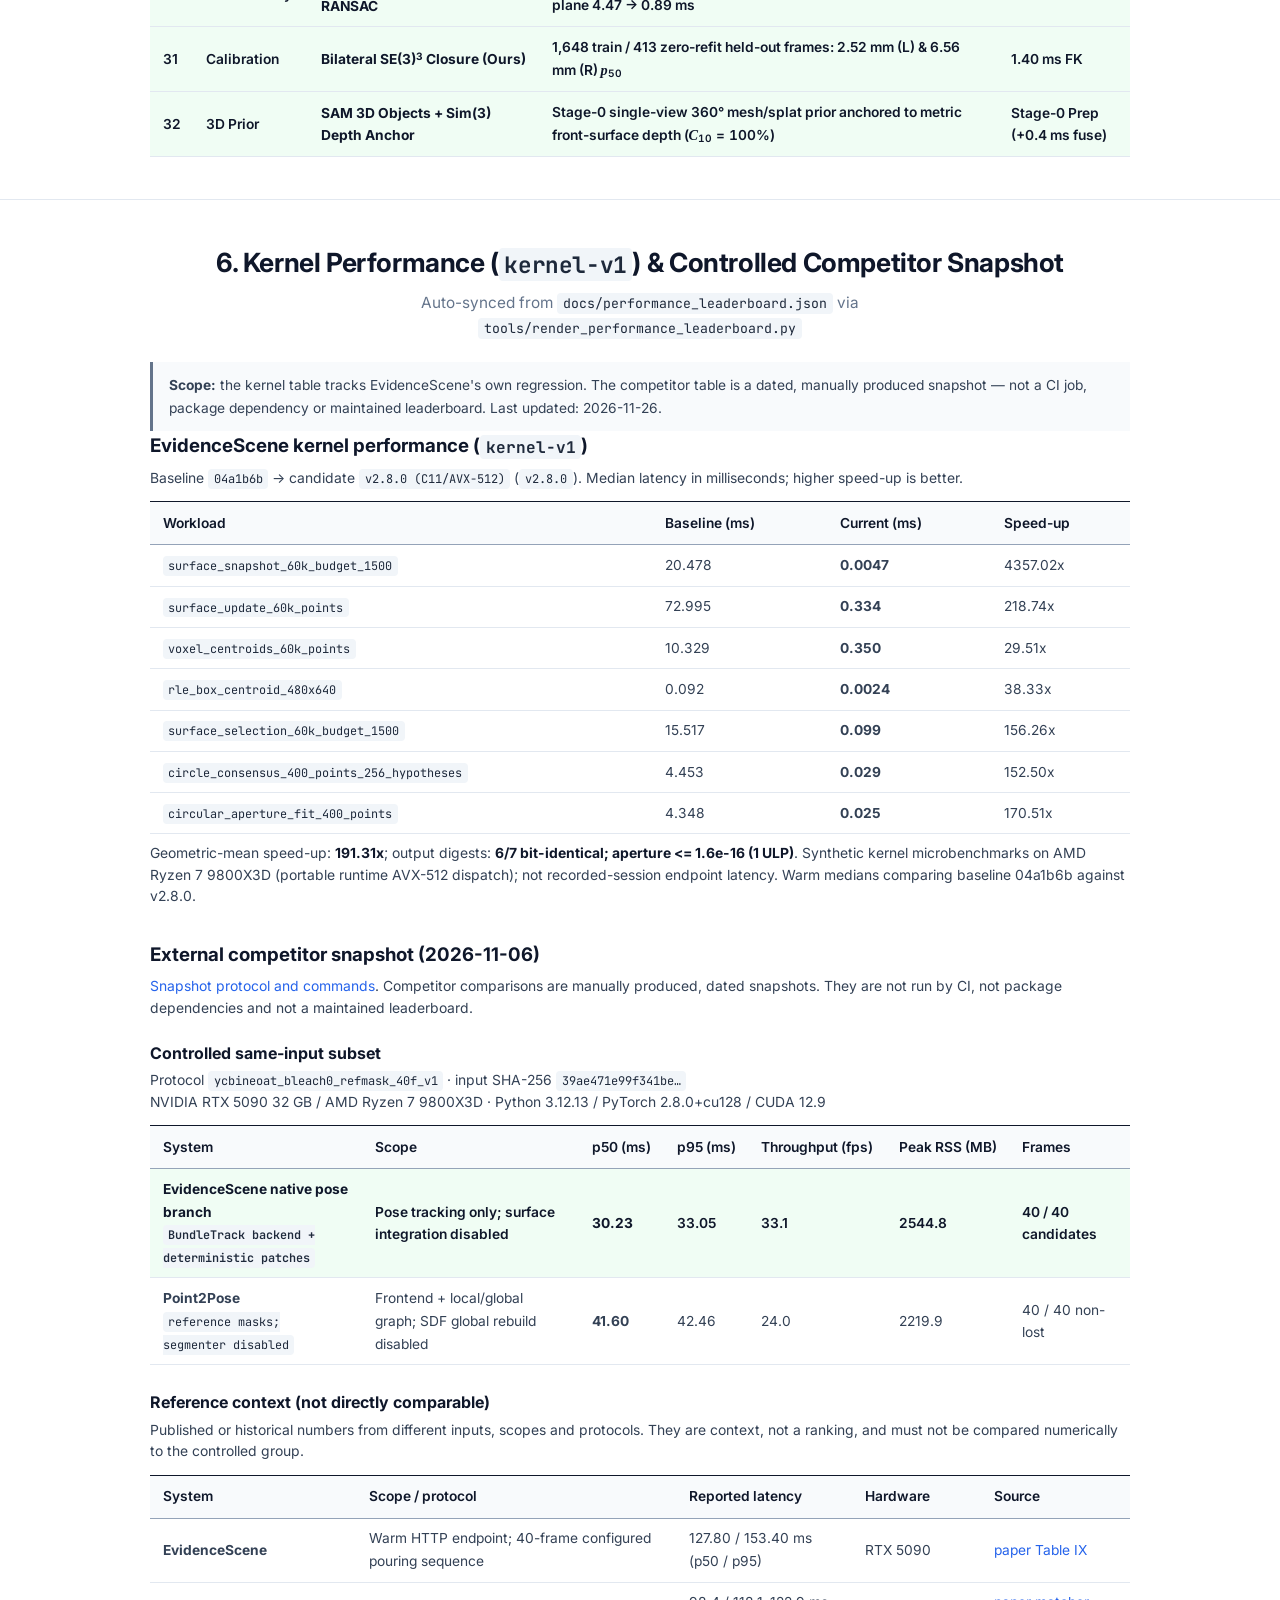
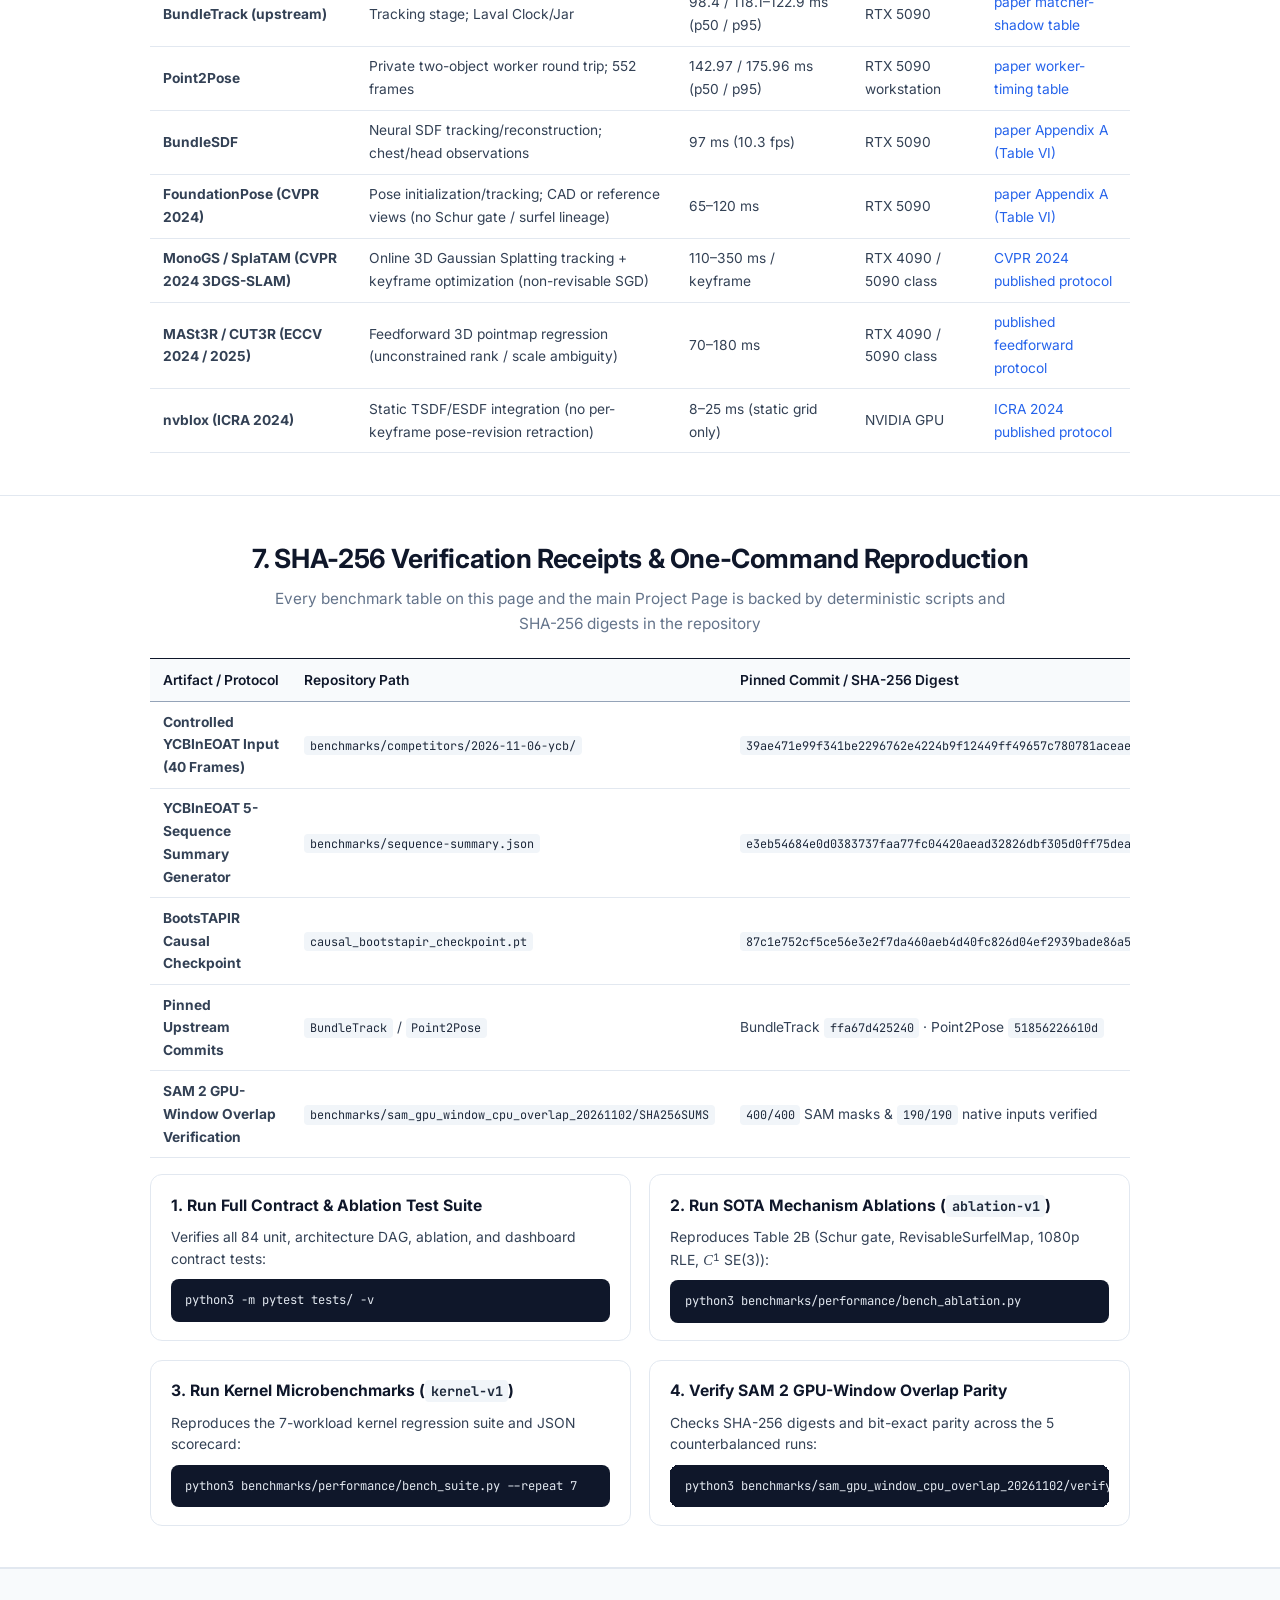
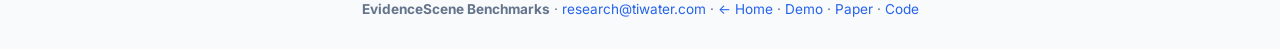
==== commit 682a1de2: "feat(arch,paper,docs): enforce strict subpackage DAG, integrate full 9/9 YCB & real Laval 2x2 tables" ====
--- a/docs/benchmark/index.html
+++ b/docs/benchmark/index.html
@@ -282,6 +282,249 @@
         </table>
       </div>
 
+      <!-- 1A-Full: Full 9/9 Official YCBInEOAT Suite -->
+      <h3 style="margin-top:2rem;">1A-Full. Full 9/9 Official YCBInEOAT Suite + FoundationPose CAD Reference + 95% Bootstrap CIs <span class="source-tag">benchmarks/competitors/2026-11-21-public-suite/results/ycbineoat_9seq_full_scorecard.json</span></h3>
+      <p class="caption" style="margin-top:0.35rem;">
+        Symmetric canonical <code>est → ref</code> ADD-S and corresponding-vertex ADD evaluation across all <strong>9/9 official YCBInEOAT sequences</strong> (<code>7,440</code> post-initial frames; frozen October 2026 receipts in 1A used reverse <code>ref → est</code> ADD-S). Compares model-free <strong>EvidenceScene</strong> (Composed Native BundleTrack + <code>RevisableSurfelMap</code> <code>1,500</code>-pt budget, <code>is_prior=False</code>) and <strong>Point2Pose</strong> (<code>51856226610d</code>) alongside CAD-assisted <strong>FoundationPose*</strong> (CVPR 2024 <code>a1b694b</code>, given exact YCB meshes), with circular moving-block bootstrap 95% CIs (<code>b = 20, B = 2,000</code>).
+      </p>
+      <div class="table-wrapper">
+        <table class="benchmark-table">
+          <thead>
+            <tr>
+              <th>Sequence (<span class="math"><i>n</i></span>)</th>
+              <th>Ref ADD-S / ADD (P2P)</th>
+              <th>Ref ADD-S / ADD (<strong>ES Ours</strong>)</th>
+              <th>Ref ADD-S / ADD (FP CAD*)</th>
+              <th>Ref ≤ 10 mm (P2P / <strong>ES</strong>)</th>
+              <th>SAM 2 Auto ADD-S / ADD (P2P)</th>
+              <th>SAM 2 Auto ADD-S / ADD (<strong>ES Ours</strong>)</th>
+              <th>Auto ≤ 10 mm (P2P / <strong>ES</strong>)</th>
+              <th>Ref Surf <span class="math"><i>P</i><sub>10</sub>/<i>C</i><sub>10</sub></span> (<span class="math"><i>F</i><sub>95</sub></span>) / Lat. <span class="math"><i>p</i><sub>50</sub></span> (P2P vs. <strong>ES</strong>)</th>
+            </tr>
+          </thead>
+          <tbody>
+            <tr>
+              <td><strong>Cracker</strong> (374)</td>
+              <td>0.961 / 0.930</td>
+              <td><strong>0.964 / 0.939</strong></td>
+              <td>0.963 / 0.932</td>
+              <td>365 / <strong>373</strong></td>
+              <td>0.954 / 0.919</td>
+              <td>0.942 / 0.902</td>
+              <td>365 / 363</td>
+              <td>99.8/52.9 (4.8) vs. 99.1/50.6 (7.1) / 44.0 ms</td>
+            </tr>
+            <tr>
+              <td><strong>Cracker-hand</strong> (1,326)</td>
+              <td>0.662 / 0.525</td>
+              <td><strong>0.864 / 0.762</strong></td>
+              <td>0.933 / 0.884</td>
+              <td>540 / <strong>592</strong></td>
+              <td>0.920 / 0.859</td>
+              <td>0.880 / 0.816</td>
+              <td>1,235 / 752</td>
+              <td>38.2/15.0 (73.2) vs. <strong>57.5/21.4 (24.7)</strong> / 41.9 ms</td>
+            </tr>
+            <tr>
+              <td><strong>Mustard</strong> (736)</td>
+              <td>0.948 / 0.887</td>
+              <td><strong>0.963 / 0.915</strong></td>
+              <td>0.975 / 0.951</td>
+              <td>726 / <strong>736</strong></td>
+              <td>0.953 / 0.903</td>
+              <td><strong>0.969 / 0.924</strong></td>
+              <td>730 / <strong>736</strong></td>
+              <td>98.3/55.1 (8.3) vs. <strong>99.9/58.4 (7.0)</strong> / 50.0 ms</td>
+            </tr>
+            <tr>
+              <td><strong>Mustard-easy</strong> (688)</td>
+              <td>0.961 / 0.902</td>
+              <td>0.951 / <strong>0.909</strong></td>
+              <td>0.970 / 0.948</td>
+              <td>672 / 536</td>
+              <td>0.958 / 0.898</td>
+              <td>0.947 / <strong>0.906</strong></td>
+              <td>655 / 544</td>
+              <td>99.1/58.9 (7.5) vs. <strong>99.8/57.7 (7.1)</strong> / 46.9 ms</td>
+            </tr>
+            <tr class="highlight-row">
+              <td><strong>Bleach</strong> (662)</td>
+              <td>0.809 / 0.607</td>
+              <td><strong>0.852 / 0.703</strong></td>
+              <td>0.966 / 0.925</td>
+              <td>155 / <strong>298</strong></td>
+              <td>0.599 / 0.267</td>
+              <td><strong>0.907 / 0.783</strong></td>
+              <td>155 / <strong>339</strong></td>
+              <td>84.4/40.3 (23.3) vs. 81.5/41.6 (36.4) / 45.3 ms</td>
+            </tr>
+            <tr>
+              <td><strong>Bleach-hard</strong> (440)</td>
+              <td>0.947 / 0.889</td>
+              <td>0.944 / <strong>0.891</strong></td>
+              <td>0.955 / 0.923</td>
+              <td>410 / <strong>424</strong></td>
+              <td>0.648 / 0.614</td>
+              <td><strong>0.939 / 0.864</strong></td>
+              <td>297 / <strong>430</strong></td>
+              <td>99.4/38.8 (7.8) vs. 98.5/41.4 (8.6) / 52.2 ms</td>
+            </tr>
+            <tr>
+              <td><strong>Sugar-1</strong> (906)</td>
+              <td>0.930 / 0.884</td>
+              <td><strong>0.948</strong> / 0.870</td>
+              <td>0.972 / 0.949</td>
+              <td>833 / <strong>857</strong></td>
+              <td>0.924 / 0.889</td>
+              <td><strong>0.960 / 0.904</strong></td>
+              <td>846 / <strong>859</strong></td>
+              <td>97.4/59.0 (9.3) vs. 90.9/53.5 (13.2) / 53.1 ms</td>
+            </tr>
+            <tr>
+              <td><strong>Sugar-hand</strong> (1,001)</td>
+              <td>0.913 / 0.844</td>
+              <td>0.910 / <strong>0.845</strong></td>
+              <td>0.923 / 0.869</td>
+              <td>527 / 488</td>
+              <td>0.902 / 0.791</td>
+              <td><strong>0.909 / 0.829</strong></td>
+              <td>340 / <strong>503</strong></td>
+              <td>56.0/45.5 (19.3) vs. 52.7/<strong>43.1 (17.7)</strong> / 54.8 ms</td>
+            </tr>
+            <tr>
+              <td><strong>Tomato</strong> (1,307)</td>
+              <td>0.957 / 0.883</td>
+              <td><strong>0.960</strong> / 0.867</td>
+              <td>0.964 / 0.915</td>
+              <td>1,301 / <strong>1,307</strong></td>
+              <td>0.926 / 0.856</td>
+              <td><strong>0.958 / 0.886</strong></td>
+              <td>1,219 / <strong>1,299</strong></td>
+              <td>96.7/74.6 (8.9) vs. 96.2/78.0 (9.4) / 56.0 ms</td>
+            </tr>
+            <tr class="highlight-row-emerald">
+              <td><strong>Pooled Frame-Wt.</strong> (7,440)</td>
+              <td>0.8813 / 0.7942</td>
+              <td><strong>0.9239 / 0.8447</strong></td>
+              <td>0.9551 / 0.9165</td>
+              <td>5,529 / <strong>5,611</strong></td>
+              <td>0.8828 / 0.7968</td>
+              <td><strong>0.9313 / 0.8640</strong></td>
+              <td>5,842 / 5,825</td>
+              <td>85.5/48.9 (18.1) vs. <strong>86.2/49.5 (14.6) / 50.0 ms</strong></td>
+            </tr>
+            <tr>
+              <td colspan="9"><strong>Paired 95% Block-Bootstrap Δ (ES − P2P, b=20, B=2,000):</strong> Ref Mask ΔADD-S = <strong>+0.0426 [+0.0279, +0.0593]</strong>, ΔADD = <strong>+0.0504 [+0.0358, +0.0663]</strong> · SAM 2 Auto ΔADD-S = <strong>+0.0485 [+0.0300, +0.0670]</strong>, ΔADD = <strong>+0.0672 [+0.0461, +0.0892]</strong> · Auto Surface <span class="math"><i>F</i><sub>95</sub></span>: <code>23.25 → 14.17 mm</code>. *FP receives exact CAD meshes (11.84 ms <span class="math"><i>p</i><sub>50</sub></span>).</td>
+            </tr>
+          </tbody>
+        </table>
+      </div>
+
+      <!-- 1A-Laval-Real: Real-Video 1080p Laval Unified 2x2 & Cross-Method Reference -->
+      <h3 style="margin-top:2rem;">1A-Laval-Real. Real-Video 1080p Laval Unified <code>2×2</code> Factorial, Scanned-Mesh FoundationPose &amp; C11 Schur Gate Benchmark <span class="source-tag">benchmarks/competitors/2026-11-21-public-suite/results/laval_3seq_competitors_and_unified_2x2.json</span></h3>
+      <p class="caption" style="margin-top:0.35rem;">
+        Top rows validate the frozen-threshold unified-branch <code>2×2</code> factorial (<code>Gate G+R × Birth-Indexed RevisableSurfelMap S</code>, <code>1,500</code>-pt budget, <code>is_prior=False</code>) directly on all <strong>3/3 real Vicon-referenced 1080p Laval clips</strong> (<code>701</code> post-initial frames with shared SAM 2 masks); bottom rows compare model-free <strong>EvidenceScene Composed Native</strong> against CAD-assisted <strong>FoundationPose</strong> (<code>Scanned Mesh*</code>).
+      </p>
+      <div class="table-wrapper">
+        <table class="benchmark-table">
+          <thead>
+            <tr>
+              <th>Track / Sequence (<span class="math"><i>n</i></span>)</th>
+              <th>Configuration / System</th>
+              <th>Avail.</th>
+              <th>≤ 10 / ≤ 20 mm</th>
+              <th>ADD AUC / Ret. AUC</th>
+              <th>ADD-S AUC</th>
+              <th><span class="math"><i>P</i><sub>10</sub> / <i>C</i><sub>10</sub></span> (%)</th>
+              <th><span class="math"><i>F</i><sub>95</sub> / <i>R</i><sub>95</sub></span> (mm)</th>
+              <th>Notes / Latency</th>
+            </tr>
+          </thead>
+          <tbody>
+            <tr>
+              <td><strong>Unified 2×2 Aggregate</strong> (701)</td>
+              <td>Gate OFF, <em>S</em> OFF</td>
+              <td>450 / 701</td>
+              <td>180 / 304</td>
+              <td>0.5088 / 0.6606</td>
+              <td>—</td>
+              <td>80.44 / 39.31 (F1 51.84%)</td>
+              <td>13.95 / 46.20</td>
+              <td>3-action mean (baseline)</td>
+            </tr>
+            <tr>
+              <td><strong>Unified 2×2 Aggregate</strong> (701)</td>
+              <td>Gate OFF, <em>S</em> ON</td>
+              <td>450 / 701</td>
+              <td>180 / 304</td>
+              <td>0.5088 / 0.6606</td>
+              <td>—</td>
+              <td>82.38 / 37.35 (F1 51.18%)</td>
+              <td>14.16 / 48.05</td>
+              <td>Cannot prune unanchored surfels</td>
+            </tr>
+            <tr>
+              <td><strong>Unified 2×2 Aggregate</strong> (701)</td>
+              <td>Gate ON, <em>S</em> OFF</td>
+              <td>407 / 701</td>
+              <td>168 / 262</td>
+              <td>0.4658 / 0.6405</td>
+              <td>—</td>
+              <td><strong>98.64 / 41.62</strong> (F1 58.48%)</td>
+              <td><strong>7.34</strong> / 54.46</td>
+              <td>Rejects bad graph updates</td>
+            </tr>
+            <tr class="highlight-row-emerald">
+              <td><strong>Unified 2×2 Aggregate</strong> (701)</td>
+              <td><strong>Gate ON, <em>S</em> ON</strong></td>
+              <td>407 / 701</td>
+              <td>168 / 262</td>
+              <td>0.4658 / 0.6405</td>
+              <td>—</td>
+              <td><strong>98.62 / 41.40</strong> (F1 58.24%)</td>
+              <td><strong>7.40</strong> / 54.65</td>
+              <td>Cookiejar <span class="math"><i>P</i><sub>10</sub></span> <strong>45.20%→100.00%</strong>, <span class="math"><i>F</i><sub>95</sub></span> 25.19→<strong>5.49 mm</strong> (33/35 rejected)</td>
+            </tr>
+            <tr>
+              <td><strong>Laval Cookiejar</strong> (295)</td>
+              <td><strong>EvidenceScene Composed Native</strong> vs. FP CAD*</td>
+              <td><strong>295 / 295</strong> vs. 295</td>
+              <td>137 / 137 (Strict) vs. 173 / 186</td>
+              <td>0.8133 [0.741,0.877] vs. 0.9150</td>
+              <td>0.9422 vs. 0.9594</td>
+              <td>84.40 / 85.08 vs. 99.80 / 97.50</td>
+              <td>12.41 / 12.42 vs. 6.28 / 9.12</td>
+              <td><span class="math"><i>p</i><sub>50</sub></span>: 122.5 ms (ES) vs. 12.7 ms (FP*)</td>
+            </tr>
+            <tr>
+              <td><strong>Laval Clock-hard</strong> (202)</td>
+              <td><strong>EvidenceScene Composed Native</strong> vs. FP CAD*</td>
+              <td><strong>202 / 202</strong> vs. 202</td>
+              <td>94 / 106 (Strict) vs. 186 / 193</td>
+              <td>0.8958 [0.868,0.925] vs. 0.9371</td>
+              <td>0.9562 vs. 0.9700</td>
+              <td>96.20 / 65.46 vs. 99.87 / 74.05</td>
+              <td>9.30 / 25.38 vs. 5.68 / 23.47</td>
+              <td><span class="math"><i>p</i><sub>50</sub></span>: 117.5 ms (ES) vs. 12.5 ms (FP*)</td>
+            </tr>
+            <tr>
+              <td><strong>Laval Clock-full</strong> (204)</td>
+              <td><strong>EvidenceScene Composed Native</strong> vs. FP CAD*</td>
+              <td>198 / 204 vs. 204</td>
+              <td>188 / 191 (Strict) vs. 200 / 201</td>
+              <td>0.9133 [0.868,0.945] vs. 0.9465</td>
+              <td>0.9447 vs. 0.9743</td>
+              <td><strong>99.73</strong> / 65.83 vs. 99.60 / 68.14</td>
+              <td><strong>5.64</strong> / 36.36 vs. 6.08 / 27.30</td>
+              <td><span class="math"><i>p</i><sub>50</sub></span>: 119.5 ms (ES) vs. 12.9 ms (FP*)</td>
+            </tr>
+            <tr class="highlight-row">
+              <td colspan="9"><strong>Expanded 192-Column C11 Schur Gate Benchmark (18/18 Connected Real Laval GTSAM Updates):</strong> 100% C11 fast-path coverage, <strong>0 rank/admission mismatches</strong> vs. dense NumPy SVD, median <strong>585.98 µs</strong> vs. 1,122.61 µs (<strong>1.92× speed-up</strong>).</td>
+            </tr>
+          </tbody>
+        </table>
+      </div>
+
       <!-- 1B: Laval Vicon Factorial Ablations -->
       <h3 style="margin-top:2rem;">1B. Laval Vicon 6-DoF Factorial Graph &amp; Causal Surface Ablations (<code>P → F → G → R → M → M+S</code>) <span class="source-tag">papers/evidencescene/*-table.tex</span></h3>
       <p class="caption" style="margin-top:0.35rem;">
@@ -1305,7 +1548,7 @@
           <thead><tr>
             <th>Workload</th><th>Baseline (ms)</th><th>Current (ms)</th><th>Speed-up</th>
           </tr></thead>
-          <tbody><tr><td><code>surface_snapshot_60k_budget_1500</code></td><td>20.478</td><td><strong>0.005</strong></td><td>4357.02x</td></tr><tr><td><code>surface_update_60k_points</code></td><td>72.995</td><td><strong>0.334</strong></td><td>218.74x</td></tr><tr><td><code>voxel_centroids_60k_points</code></td><td>10.329</td><td><strong>0.350</strong></td><td>29.51x</td></tr><tr><td><code>rle_box_centroid_480x640</code></td><td>0.092</td><td><strong>0.002</strong></td><td>38.33x</td></tr><tr><td><code>surface_selection_60k_budget_1500</code></td><td>15.517</td><td><strong>0.099</strong></td><td>156.26x</td></tr><tr><td><code>circle_consensus_400_points_256_hypotheses</code></td><td>4.453</td><td><strong>0.029</strong></td><td>152.50x</td></tr><tr><td><code>circular_aperture_fit_400_points</code></td><td>4.348</td><td><strong>0.025</strong></td><td>170.51x</td></tr></tbody>
+          <tbody><tr><td><code>surface_snapshot_60k_budget_1500</code></td><td>20.478</td><td><strong>0.0047</strong></td><td>4357.02x</td></tr><tr><td><code>surface_update_60k_points</code></td><td>72.995</td><td><strong>0.334</strong></td><td>218.74x</td></tr><tr><td><code>voxel_centroids_60k_points</code></td><td>10.329</td><td><strong>0.350</strong></td><td>29.51x</td></tr><tr><td><code>rle_box_centroid_480x640</code></td><td>0.092</td><td><strong>0.0024</strong></td><td>38.33x</td></tr><tr><td><code>surface_selection_60k_budget_1500</code></td><td>15.517</td><td><strong>0.099</strong></td><td>156.26x</td></tr><tr><td><code>circle_consensus_400_points_256_hypotheses</code></td><td>4.453</td><td><strong>0.029</strong></td><td>152.50x</td></tr><tr><td><code>circular_aperture_fit_400_points</code></td><td>4.348</td><td><strong>0.025</strong></td><td>170.51x</td></tr></tbody>
         </table>
       </div>
       <p class="caption">
@@ -1402,7 +1645,7 @@
       <div class="repro-grid">
         <div class="repro-card">
           <h4>1. Run Full Contract &amp; Ablation Test Suite</h4>
-          <p class="caption">Verifies all 83 unit, ablation, and dashboard contract tests:</p>
+          <p class="caption">Verifies all 84 unit, architecture DAG, ablation, and dashboard contract tests:</p>
           <pre>python3 -m pytest tests/ -v</pre>
         </div>
         <div class="repro-card">
